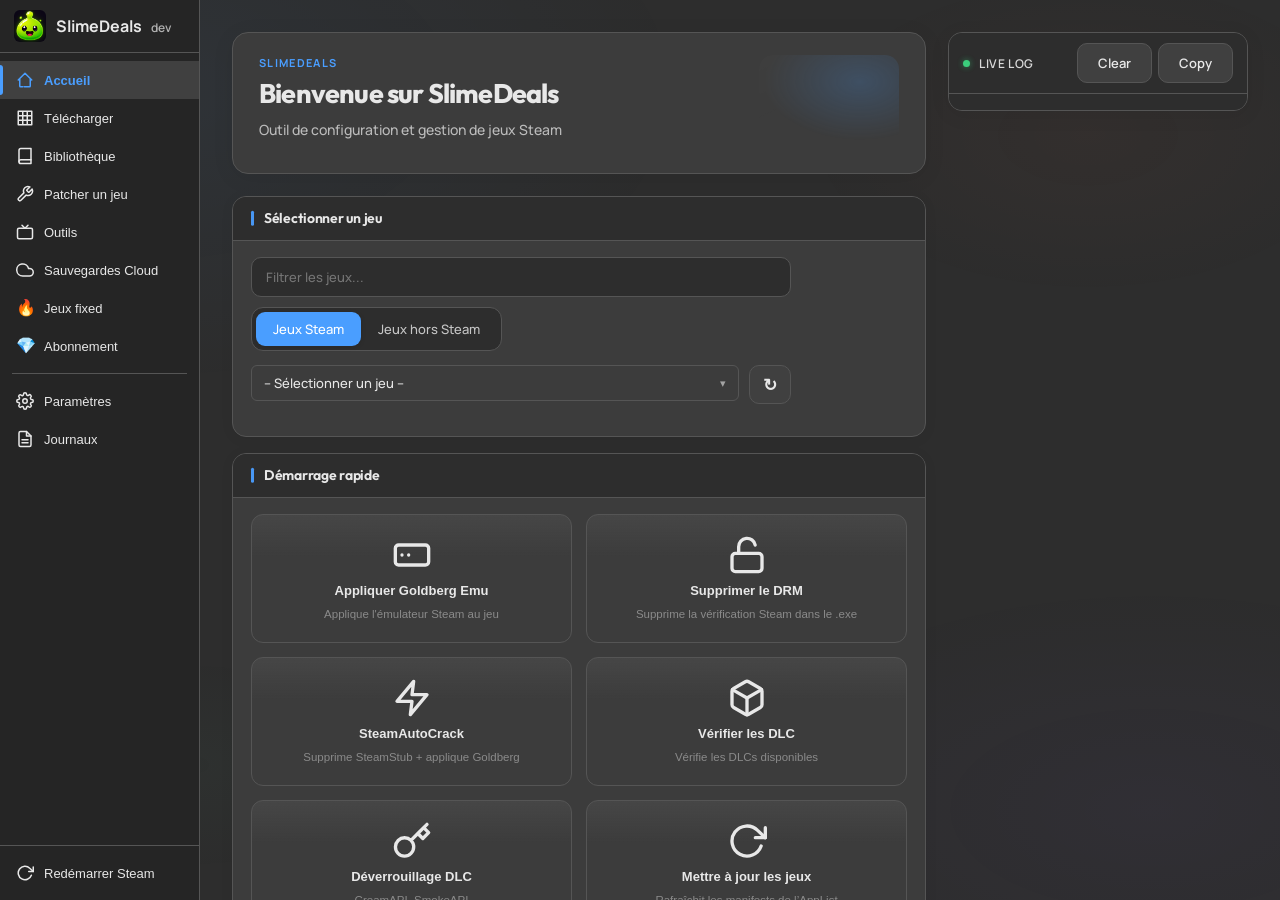
==== sff/webui/index.html @ b71a0abb "fix: affichage version 1.0.5 (Qt, à propos, cohérence UI) Co-authored-by: Cursor <cursoragent@cursor" ====
<!DOCTYPE html>
<html lang="en" data-theme="dark">
<head>
    <meta charset="UTF-8">
    <meta name="viewport" content="width=device-width, initial-scale=1.0">
    <title>SlimeDeals</title><!-- version injectée par bridge.js -->
    <link rel="icon" type="image/png" href="assets/blob.png">
    <link rel="stylesheet" href="css/main.css">
    <link rel="stylesheet" href="css/themes.css">
    <link rel="stylesheet" href="css/cards.css">
    <link rel="stylesheet" href="css/animations.css">
    <link rel="stylesheet" href="css/premium.css">
    <script src="qrc:///qtwebchannel/qwebchannel.js"></script>
</head>
<body>
    <!-- Sidebar Navigation -->
    <nav id="sidebar" class="sidebar">
        <div class="sidebar-logo">
            <img src="assets/blob.png" alt="SlimeDeals" class="sidebar-icon" onerror="this.style.display='none'">
            <span class="sidebar-title">SlimeDeals <span class="sidebar-version" id="sidebar-app-version"></span></span>
        </div>
        <div class="sidebar-nav">
            <button class="nav-item active" data-page="home" data-tooltip="Tableau de bord avec les actions rapides">
                <svg class="nav-icon" viewBox="0 0 24 24"><path d="M3 12l2-2m0 0l7-7 7 7M5 10v10a1 1 0 001 1h3m10-11l2 2m-2-2v10a1 1 0 01-1 1h-3m-4 0h4"/></svg>
                <span class="nav-label" data-i18n="Home">Accueil</span>
            </button>
            <button class="nav-item" data-page="store" data-tooltip="Parcourir et télécharger des jeux avec leurs couvertures">
                <svg class="nav-icon" viewBox="0 0 24 24"><path d="M3 3h18v18H3zM9 3v18M15 3v18M3 9h18M3 15h18"/></svg>
                <span class="nav-label" data-i18n="Store">Télécharger</span>
            </button>
            <button class="nav-item" data-page="library" data-tooltip="Tes jeux téléchargés et installés">
                <svg class="nav-icon" viewBox="0 0 24 24"><path d="M4 19.5A2.5 2.5 0 016.5 17H20"/><path d="M6.5 2H20v20H6.5A2.5 2.5 0 014 19.5v-15A2.5 2.5 0 016.5 2z"/></svg>
                <span class="nav-label" data-i18n="Library">Bibliothèque</span>
            </button>
            <button class="nav-item" data-page="fixgame" data-tooltip="Appliquer des émulateurs, supprimer le DRM, gérer les DLC">
                <svg class="nav-icon" viewBox="0 0 24 24"><path d="M14.7 6.3a1 1 0 000 1.4l1.6 1.6a1 1 0 001.4 0l3.77-3.77a6 6 0 01-7.94 7.94l-6.91 6.91a2.12 2.12 0 01-3-3l6.91-6.91a6 6 0 017.94-7.94l-3.76 3.76z"/></svg>
                <span class="nav-label" data-i18n="Fix Game">Patcher un jeu</span>
            </button>
            <button class="nav-item" data-page="tools" data-tooltip="Générateur de token GBE, extracteur de clés VDF, Workshop">
                <svg class="nav-icon" viewBox="0 0 24 24"><rect x="2" y="7" width="20" height="14" rx="2" ry="2"/><path d="M16 3l-4 4-4-4"/></svg>
                <span class="nav-label" data-i18n="Tools">Outils</span>
            </button>
            <button class="nav-item" data-page="cloudsaves" data-tooltip="Sauvegarder et restaurer les sauvegardes Steam Cloud">
                <svg class="nav-icon" viewBox="0 0 24 24"><path d="M18 10h-1.26A8 8 0 109 20h9a5 5 0 000-10z"/></svg>
                <span class="nav-label" data-i18n="Cloud Saves">Sauvegardes Cloud</span>
            </button>
            <button class="nav-item" data-page="gamefixes" data-tooltip="Jeux avec fix et multijoueur — bientôt pour Triple Monstre">
                <span class="nav-icon nav-icon-emoji" aria-hidden="true">🔥</span>
                <span class="nav-label" data-i18n="Fixed Games">Jeux fixed</span>
            </button>
            <button class="nav-item" data-page="subscriptions" data-tooltip="Offres, tarifs et parrainage Discord (abonnement gratuit possible)">
                <span class="nav-icon nav-icon-emoji" aria-hidden="true">💎</span>
                <span class="nav-label" data-i18n="Subscriptions Nav">Abonnement</span>
            </button>
            <div class="nav-separator"></div>
            <button class="nav-item" data-page="settings" data-tooltip="Thèmes, chemin Steam, clés API, profils AppList">
                <svg class="nav-icon" viewBox="0 0 24 24"><circle cx="12" cy="12" r="3"/><path d="M19.4 15a1.65 1.65 0 00.33 1.82l.06.06a2 2 0 01-2.83 2.83l-.06-.06a1.65 1.65 0 00-1.82-.33 1.65 1.65 0 00-1 1.51V21a2 2 0 01-4 0v-.09A1.65 1.65 0 009 19.4a1.65 1.65 0 00-1.82.33l-.06.06a2 2 0 01-2.83-2.83l.06-.06A1.65 1.65 0 004.68 15a1.65 1.65 0 00-1.51-1H3a2 2 0 010-4h.09A1.65 1.65 0 004.6 9a1.65 1.65 0 00-.33-1.82l-.06-.06a2 2 0 012.83-2.83l.06.06A1.65 1.65 0 009 4.68a1.65 1.65 0 001-1.51V3a2 2 0 014 0v.09a1.65 1.65 0 001 1.51 1.65 1.65 0 001.82-.33l.06-.06a2 2 0 012.83 2.83l-.06.06A1.65 1.65 0 0019.4 9a1.65 1.65 0 001.51 1H21a2 2 0 010 4h-.09a1.65 1.65 0 00-1.51 1z"/></svg>
                <span class="nav-label" data-i18n="Settings">Paramètres</span>
            </button>
            <button class="nav-item" id="btn-logs" data-tooltip="Voir les journaux de débogage et les erreurs">
                <svg class="nav-icon" viewBox="0 0 24 24"><path d="M14 2H6a2 2 0 00-2 2v16a2 2 0 002 2h12a2 2 0 002-2V8z"/><polyline points="14 2 14 8 20 8"/><line x1="16" y1="13" x2="8" y2="13"/><line x1="16" y1="17" x2="8" y2="17"/></svg>
                <span class="nav-label" data-i18n="Logs">Journaux</span>
            </button>
        </div>
        <div class="sidebar-bottom">
            <button class="nav-item" id="btn-restart-steam" data-tooltip="Redémarrer le processus Steam">
                <svg class="nav-icon" viewBox="0 0 24 24"><polyline points="23 4 23 10 17 10"/><path d="M20.49 15a9 9 0 11-2.12-9.36L23 10"/></svg>
                <span class="nav-label" data-i18n="Restart Steam">Redémarrer Steam</span>
            </button>
        </div>
    </nav>

    <!-- Main Content Area -->
    <main id="content" class="content">
        <!-- Page: Home -->
        <section id="page-home" class="page active page-home">
            <div class="home-layout">
            <div class="home-actions">
            <header class="home-hero">
                <div class="home-hero-inner">
                    <div class="home-hero-text">
                        <p class="home-hero-kicker">SlimeDeals</p>
                        <h1 data-i18n="Welcome to SlimeDeals">Bienvenue sur SlimeDeals</h1>
                        <p class="page-subtitle home-hero-sub" data-i18n="Steam game setup and manifest tool">Outil de configuration et gestion de jeux Steam</p>
                    </div>
                    <div class="home-hero-decoration" aria-hidden="true"></div>
                </div>
            </header>

            <div class="home-panels">
            <section class="home-panel home-panel--game" aria-labelledby="home-panel-game-title">
            <div class="home-panel-head">
                <h2 id="home-panel-game-title" class="home-panel-title">Sélectionner un jeu</h2>
            </div>
            <div class="home-panel-body">
                <input type="text" id="home-game-search" class="home-game-search" placeholder="Filtrer les jeux..." autocomplete="off">
                <div class="game-source-row">
                    <label class="game-source-label">
                        <input type="radio" id="game-source-steam" name="game-source" checked>
                        <span>Jeux Steam</span>
                    </label>
                    <label class="game-source-label">
                        <input type="radio" id="game-source-outside" name="game-source">
                        <span>Jeux hors Steam</span>
                    </label>
                </div>
                <div id="steam-mode-row" class="input-group home-steam-row">
                    <select id="home-game-select" style="display:none" data-tooltip="Sélectionne un jeu de tes bibliothèques Steam pour les actions rapides">
                        <option value="">-- Sélectionner un jeu --</option>
                    </select>
                    <div class="custom-select" id="home-game-select-ui">
                        <div class="custom-select-display">
                            <span class="custom-select-text">-- Sélectionner un jeu --</span>
                            <span class="custom-select-arrow">▾</span>
                        </div>
                        <div class="custom-select-dropdown hidden"></div>
                    </div>
                    <button type="button" id="home-game-refresh" class="btn btn-icon home-refresh-btn" data-tooltip="Rescanner les jeux installés" aria-label="Actualiser la liste des jeux">↻</button>
                </div>
                <div id="outside-mode-row" class="outside-game-row home-outside-row" style="display:none">
                    <input type="text" id="outside-path-display" class="outside-path-input" readonly placeholder="Aucun dossier sélectionné" data-tooltip="Chemin du dossier du jeu">
                    <button id="outside-path-browse" class="btn" data-tooltip="Parcourir pour sélectionner le dossier du jeu">Parcourir</button>
                    <label class="outside-appid-label" data-tooltip="Optionnel — laisser vide si inconnu">App ID:
                        <input type="text" id="outside-appid" class="outside-appid-input" placeholder="Optionnel">
                    </label>
                </div>
            </div>
            </section>

            <section class="home-panel" aria-labelledby="home-panel-quick-title">
            <div class="home-panel-head">
                <h2 id="home-panel-quick-title" class="home-panel-title">Démarrage rapide</h2>
            </div>
            <div class="home-panel-body">
                <div class="action-grid">
                    <button class="action-card" data-action="crack" data-tooltip="Remplace les DLLs steam_api par l'émulateur Goldberg pour que le jeu fonctionne sans posséder Steam">
                        <svg class="action-icon" viewBox="0 0 24 24"><rect x="2" y="6" width="20" height="12" rx="2"/><line x1="6" y1="12" x2="6" y2="12"/><line x1="10" y1="12" x2="10" y2="12"/></svg>
                        <span class="action-title">Appliquer Goldberg Emu</span>
                        <span class="action-desc">Applique l'émulateur Steam au jeu</span>
                    </button>
                    <button class="action-card" data-action="steamstub" data-tooltip="SteamStub est une couche de protection Valve intégrée dans l'exécutable du jeu — elle vérifie que tu possèdes le jeu sur Steam au lancement. Steamless la supprime directement du .exe pour que le jeu démarre sans cette vérification.">
                        <svg class="action-icon" viewBox="0 0 24 24"><rect x="3" y="11" width="18" height="11" rx="2" ry="2"/><path d="M7 11V7a5 5 0 019.9-1"/></svg>
                        <span class="action-title">Supprimer le DRM</span>
                        <span class="action-desc">Supprime la vérification Steam dans le .exe</span>
                    </button>
                    <button class="action-card" data-action="steam_auto" data-tooltip="Lance SteamAutoCrack en ligne de commande — supprime SteamStub et applique Goldberg en une seule étape">
                        <svg class="action-icon" viewBox="0 0 24 24"><polygon points="13 2 3 14 12 14 11 22 21 10 12 10 13 2"/></svg>
                        <span class="action-title">SteamAutoCrack</span>
                        <span class="action-desc">Supprime SteamStub + applique Goldberg</span>
                    </button>
                    <button class="action-card" data-action="dlc_check" data-tooltip="Affiche la liste des DLCs disponibles pour ce jeu et indique lesquels sont déjà dans ton AppList">
                        <svg class="action-icon" viewBox="0 0 24 24"><path d="M21 16V8a2 2 0 00-1-1.73l-7-4a2 2 0 00-2 0l-7 4A2 2 0 003 8v8a2 2 0 001 1.73l7 4a2 2 0 002 0l7-4A2 2 0 0021 16z"/><polyline points="3.27 6.96 12 12.01 20.73 6.96"/><line x1="12" y1="22.08" x2="12" y2="12"/></svg>
                        <span class="action-title">Vérifier les DLC</span>
                        <span class="action-desc">Vérifie les DLCs disponibles</span>
                    </button>
                    <button class="action-card" data-action="dlc_unlockers" data-tooltip="Installe ou gère les DLLs de déverrouillage DLC : CreamAPI, SmokeAPI, Koaloader, Uplay">
                        <svg class="action-icon" viewBox="0 0 24 24"><path d="M21 2l-2 2m-7.61 7.61a5.5 5.5 0 11-7.778 7.778 5.5 5.5 0 017.777-7.777zm0 0L15.5 7.5m0 0l3 3L22 7l-3-3m-3.5 3.5L19 4"/></svg>
                        <span class="action-title">Déverrouillage DLC</span>
                        <span class="action-desc">CreamAPI, SmokeAPI</span>
                    </button>
                    <button class="action-card" data-action="update_manifests" data-tooltip="Met à jour les manifests des jeux de ton AppList pour qu’ils correspondent aux versions Steam — utile après une mise à jour des jeux">
                        <svg class="action-icon" viewBox="0 0 24 24"><polyline points="23 4 23 10 17 10"/><path d="M20.49 15a9 9 0 11-2.12-9.36L23 10"/></svg>
                        <span class="action-title">Mettre à jour les jeux</span>
                        <span class="action-desc">Rafraîchit les manifests de l’AppList</span>
                    </button>
                </div>
            </div>
            </section>

            <section class="home-panel" id="section-lua-manifest" aria-labelledby="home-panel-lua-title">
            <div class="home-panel-head">
                <h2 id="home-panel-lua-title" class="home-panel-title">Traitement Lua / Manifest</h2>
            </div>
            <div class="home-panel-body">
                <div class="action-grid">
                    <button class="action-card" data-action="download_games" data-tooltip="Télécharge un jeu via les fichiers Lua — récupère les manifests et les clés pour que Steam installe le jeu">
                        <svg class="action-icon" viewBox="0 0 24 24"><path d="M21 15v4a2 2 0 01-2 2H5a2 2 0 01-2-2v-4"/><polyline points="7 10 12 15 17 10"/><line x1="12" y1="15" x2="12" y2="3"/></svg>
                        <span class="action-title">Télécharger des jeux</span>
                        <span class="action-desc">Traite le Lua pour téléchargement complet</span>
                    </button>
                    <button class="action-card" data-action="download_manifests" data-tooltip="Télécharge uniquement les fichiers manifest sans déclencher le téléchargement complet du jeu">
                        <svg class="action-icon" viewBox="0 0 24 24"><path d="M16 4h2a2 2 0 012 2v14a2 2 0 01-2 2H6a2 2 0 01-2-2V6a2 2 0 012-2h2"/><rect x="8" y="2" width="8" height="4" rx="1" ry="1"/></svg>
                        <span class="action-title">Manifests uniquement</span>
                        <span class="action-desc">Récupère les manifests sans téléchargement</span>
                    </button>
                    <button class="action-card" data-action="recent_lua" data-tooltip="Accès rapide aux fichiers .lua récemment utilisés pour les retraiter">
                        <svg class="action-icon" viewBox="0 0 24 24"><path d="M14 2H6a2 2 0 00-2 2v16a2 2 0 002 2h12a2 2 0 002-2V8z"/><polyline points="14 2 14 8 20 8"/></svg>
                        <span class="action-title">Fichiers .lua récents</span>
                        <span class="action-desc">Ouvre les fichiers récents</span>
                    </button>
                </div>
            </div>
            </section>

            <section class="home-panel home-panel--tools" aria-labelledby="home-panel-tools-title">
            <div class="home-panel-head">
                <h2 id="home-panel-tools-title" class="home-panel-title">Outils rapides</h2>
            </div>
            <div class="home-panel-body">
                <div class="action-grid small">
                    <button class="action-card compact" data-action="workshop" data-tooltip="Télécharge un mod Steam Workshop en entrant son ID — récupère le fichier directement">
                        <svg class="action-icon" viewBox="0 0 24 24"><path d="M14.7 6.3a1 1 0 000 1.4l1.6 1.6a1 1 0 001.4 0l3.77-3.77a6 6 0 01-7.94 7.94l-6.91 6.91a2.12 2.12 0 01-3-3l6.91-6.91a6 6 0 017.94-7.94l-3.76 3.76z"/></svg>
                        <span class="action-title">Élément Workshop</span>
                    </button>
                    <button class="action-card compact" data-action="community_fixes" data-tooltip="Applique des correctifs et contournements créés par la communauté pour des jeux spécifiques">
                        <svg class="action-icon" viewBox="0 0 24 24"><path d="M12 22s8-4 8-10V5l-8-3-8 3v7c0 6 8 10 8 10z"/></svg>
                        <span class="action-title">Correctifs & contournements</span>
                    </button>
                    <button class="action-card compact platform-win" data-action="hv_fix" data-tooltip="Télécharge et applique les bypasses HyperVisor via HVAuto (Windows uniquement — nécessite des modifications VBS/DSE)">
                        <svg class="action-icon" viewBox="0 0 24 24"><rect x="4" y="4" width="16" height="16" rx="2"/><rect x="9" y="9" width="6" height="6"/><line x1="9" y1="2" x2="9" y2="4"/><line x1="15" y1="2" x2="15" y2="4"/><line x1="9" y1="20" x2="9" y2="22"/><line x1="15" y1="20" x2="15" y2="22"/><line x1="2" y1="9" x2="4" y2="9"/><line x1="2" y1="15" x2="4" y2="15"/><line x1="20" y1="9" x2="22" y2="9"/><line x1="20" y1="15" x2="22" y2="15"/></svg>
                        <span class="action-title">HyperVisor (HVAuto)</span>
                    </button>
                    <button class="action-card compact" data-action="achievements" data-tooltip="Affiche et gère les données de succès (achievements) pour un jeu">
                        <svg class="action-icon" viewBox="0 0 24 24"><circle cx="12" cy="8" r="7"/><polyline points="8.21 13.89 7 23 12 20 17 23 15.79 13.88"/></svg>
                        <span class="action-title">Données de succès</span>
                    </button>
                    <button class="action-card compact" data-action="mute_toggle" data-tooltip="Active ou désactive le son du jeu Steam sélectionné">
                        <svg class="action-icon" viewBox="0 0 24 24"><polygon points="11 5 6 9 2 9 2 15 6 15 11 19 11 5"/><line x1="23" y1="9" x2="17" y2="15"/><line x1="17" y1="9" x2="23" y2="15"/></svg>
                        <span class="action-title">Muet / Son</span>
                    </button>
                    <button class="action-card compact" data-action="remove_game" data-tooltip="Supprime un jeu de ta bibliothèque Steam (le retire de l'AppList et de la liste Steam)">
                        <svg class="action-icon" viewBox="0 0 24 24"><polyline points="3 6 5 6 21 6"/><path d="M19 6v14a2 2 0 01-2 2H7a2 2 0 01-2-2V6m3 0V4a2 2 0 012-2h4a2 2 0 012 2v2"/></svg>
                        <span class="action-title">Retirer de la bibliothèque</span>
                    </button>
                    <button class="action-card compact platform-win" data-action="context_menu" data-tooltip="Installe ou supprime le menu contextuel SlimeDeals dans l'Explorateur Windows — permet de lancer les outils en faisant clic droit sur un dossier de jeu">
                        <svg class="action-icon" viewBox="0 0 24 24"><path d="M22 19a2 2 0 01-2 2H4a2 2 0 01-2-2V5a2 2 0 012-2h5l2 3h9a2 2 0 012 2z"/></svg>
                        <span class="action-title">Menu contextuel</span>
                    </button>
                    <button class="action-card compact" data-action="check_mod_updates" data-tooltip="Vérifie si les mods Workshop que tu suis ont reçu de nouvelles mises à jour disponibles">
                        <svg class="action-icon" viewBox="0 0 24 24"><polyline points="23 4 23 10 17 10"/><path d="M20.49 15a9 9 0 11-2.12-9.36L23 10"/></svg>
                        <span class="action-title">Mises à jour mods</span>
                    </button>
                    <button class="action-card compact" data-action="offline_fix" data-tooltip="Modifie le fichier config.vdf de Steam pour que le mode hors-ligne démarre de façon fiable, même sans connexion internet">
                        <svg class="action-icon" viewBox="0 0 24 24"><line x1="1" y1="1" x2="23" y2="23"/><path d="M16.72 11.06A10.94 10.94 0 0119 12.55"/><path d="M5 12.55a10.94 10.94 0 015.17-2.39"/><path d="M10.71 5.05A16 16 0 0122.56 9"/><path d="M1.42 9a15.91 15.91 0 014.7-2.88"/><path d="M8.53 16.11a6 6 0 016.95 0"/><line x1="12" y1="20" x2="12.01" y2="20"/></svg>
                        <span class="action-title">Fix hors-ligne</span>
                    </button>
                    <button class="action-card compact" data-action="applist_menu" data-tooltip="Gère les IDs de jeux dans l'AppList GreenLuma — ajoute, supprime ou vérifie les App IDs déverrouillés">
                        <svg class="action-icon" viewBox="0 0 24 24"><line x1="8" y1="6" x2="21" y2="6"/><line x1="8" y1="12" x2="21" y2="12"/><line x1="8" y1="18" x2="21" y2="18"/><line x1="3" y1="6" x2="3.01" y2="6"/><line x1="3" y1="12" x2="3.01" y2="12"/><line x1="3" y1="18" x2="3.01" y2="18"/></svg>
                        <span class="action-title">IDs AppList</span>
                    </button>
                    <button class="action-card compact platform-win" data-action="auto_gl_setup" data-tooltip="Configure automatiquement GreenLuma — extrait les fichiers et met en place l'injection dans Steam (Windows uniquement)">
                        <svg class="action-icon" viewBox="0 0 24 24"><path d="M12 22s8-4 8-10V5l-8-3-8 3v7c0 6 8 10 8 10z"/><polyline points="9 12 11 14 15 10"/></svg>
                        <span class="action-title">Config. GreenLuma auto</span>
                    </button>
                    <button class="action-card compact platform-win" data-action="slimedeals_bprg" data-tooltip="ROCKSTAR BYPASS — réservé au plan Triple Monstre uniquement. Voir slimedeals.fr/#tarifs">
                        <svg class="action-icon" viewBox="0 0 24 24"><polygon points="13 2 3 14 12 14 11 22 21 10 12 10 13 2"/></svg>
                        <span class="action-title">ROCKSTAR BYPASS</span>
                    </button>
                </div>
            </div>
            </section>
            </div><!-- /.home-panels -->
            </div><!-- /.home-actions -->

            <!-- Mini live log panel (top-right) -->
            <div class="home-log">
                <div class="home-log-header">
                    <span class="home-log-title">Live Log</span>
                    <div class="home-log-btns">
                        <button id="home-log-clear" class="btn btn-sm" data-tooltip="Clear log">Clear</button>
                        <button id="home-log-copy" class="btn btn-sm" data-tooltip="Copy all log text">Copy</button>
                    </div>
                </div>
                <div id="home-log-content" class="home-log-content"></div>
            </div><!-- /.home-log -->

            </div><!-- /.home-layout -->
        </section>

        <!-- Page: Store (recherche Steam) -->
        <section id="page-store" class="page">
            <div class="page-header">
                <h1>Télécharger</h1>
                <p class="page-subtitle" id="store-subtitle">Colle un lien Steam — le fichier est récupéré automatiquement</p>
            </div>

            <!-- Recherche par lien Steam — visible plan FREE et TRIPLE MONSTRE -->
            <div id="store-ttc-section" class="hidden">
                <div class="ttc-search-wrap">
                    <div class="ttc-search-bar">
                        <svg class="ttc-search-icon" viewBox="0 0 24 24" fill="none" stroke="currentColor" stroke-width="2" stroke-linecap="round" stroke-linejoin="round"><circle cx="11" cy="11" r="8"/><line x1="21" y1="21" x2="16.65" y2="16.65"/></svg>
                        <input type="text" id="ttc-url-input"
                               placeholder="https://store.steampowered.com/app/1971870/Mortal_Kombat_1/"
                               data-tooltip="Colle le lien Steam du jeu ou entres directement un App ID"
                               autocomplete="off" spellcheck="false">
                        <button id="ttc-search-btn" class="btn btn-primary" data-tooltip="Rechercher le jeu">
                            Rechercher
                        </button>
                    </div>
                    <p class="ttc-hint">Fonctionne avec les liens Steam complets ou juste un App ID numérique</p>
                </div>

                <div id="ttc-loading" class="ttc-loading hidden">
                    <div class="ttc-spinner"></div>
                    <span>Recherche en cours…</span>
                </div>

                <div id="ttc-result" class="ttc-result hidden">
                    <div class="ttc-card">
                        <div class="ttc-card-img-wrap">
                            <img id="ttc-header-img" src="" alt="header" class="ttc-header-img" onerror="this.style.display='none'">
                        </div>
                        <div class="ttc-card-body">
                            <div class="ttc-card-top">
                                <div>
                                    <h2 id="ttc-game-name" class="ttc-game-name">—</h2>
                                    <span id="ttc-app-id-badge" class="ttc-badge">App ID: —</span>
                                    <span id="ttc-dlc-badge" class="ttc-badge ttc-dlc-badge hidden">DLC —</span>
                                </div>
                                <div id="ttc-status-badge" class="ttc-status"></div>
                            </div>
                            <div class="ttc-actions">
                                <button id="ttc-download-btn" class="btn btn-primary ttc-dl-btn"
                                        data-tooltip="Télécharge le fichier .lua et installe le jeu dans Steam automatiquement">
                                    <svg viewBox="0 0 24 24" fill="none" stroke="currentColor" stroke-width="2" stroke-linecap="round" stroke-linejoin="round" width="16" height="16"><path d="M21 15v4a2 2 0 01-2 2H5a2 2 0 01-2-2v-4"/><polyline points="7 10 12 15 17 10"/><line x1="12" y1="15" x2="12" y2="3"/></svg>
                                    Télécharger &amp; installer
                                </button>
                                <button id="ttc-depot-btn" class="btn ttc-depot-btn"
                                        data-tooltip="Ouvre le sélecteur de version pour choisir une version spécifique du jeu (dépôts / manifests)">
                                    <svg viewBox="0 0 24 24" fill="none" stroke="currentColor" stroke-width="2" stroke-linecap="round" stroke-linejoin="round" width="16" height="16"><polyline points="23 4 23 10 17 10"/><path d="M20.49 15a9 9 0 11-2.12-9.36L23 10"/></svg>
                                    Choisir une version
                                </button>
                            </div>
                            <div id="ttc-progress-wrap" class="ttc-progress-wrap hidden">
                                <div id="ttc-progress-bar" class="ttc-progress-bar">
                                    <div id="ttc-progress-fill" class="ttc-progress-fill" style="width:0%"></div>
                                </div>
                                <span id="ttc-progress-label" class="ttc-progress-label">Démarrage…</span>
                            </div>
                        </div>
                    </div>
                </div>

                <div id="ttc-error" class="ttc-error hidden">
                    <svg viewBox="0 0 24 24" fill="none" stroke="currentColor" stroke-width="2" width="32" height="32"><circle cx="12" cy="12" r="10"/><line x1="12" y1="8" x2="12" y2="12"/><line x1="12" y1="16" x2="12.01" y2="16"/></svg>
                    <p id="ttc-error-msg">Erreur inconnue.</p>
                </div>
            </div>

            <!-- ══ FREE rank section ══════════════════════════════════════════ -->
            <div id="store-free-section" class="hidden">
                <div class="free-plan-banner">
                    <div class="free-plan-banner-icon">🎮</div>
                    <div class="free-plan-banner-text">
                        <strong>Plan FREE — 1 jeu au choix</strong>
                        <span>Choisis <em>un seul</em> jeu parmi les <strong>titres gratuits</strong> du catalogue ci-dessous. Après une installation réussie, ce choix devient définitif.</span>
                    </div>
                    <div id="free-plan-claimed-badge" class="free-plan-claimed-badge hidden">
                        <svg viewBox="0 0 24 24" fill="none" stroke="currentColor" stroke-width="2" width="16" height="16"><path d="M22 11.08V12a10 10 0 11-5.93-9.14"/><polyline points="22 4 12 14.01 9 11.01"/></svg>
                        Jeu réclamé
                    </div>
                </div>

                <div id="free-catalog-grid" class="free-catalog-grid">
                    <!-- Cards injected by store.js -->
                </div>

                <section class="subscription-showcase" id="subscription-showcase-section" aria-label="Aperçu catalogue abonnement">
                    <div class="subscription-showcase-shell">
                        <div class="subscription-showcase-intro">
                            <span class="subscription-showcase-kicker">Hors plan Free</span>
                            <h3 class="subscription-showcase-title">Avec un abonnement, tu peux viser bien plus large</h3>
                            <p class="subscription-showcase-lead">
                                Les jeux ci-dessous ne sont <strong>pas</strong> offerts en plan Free : ce sont des exemples AAA ou très demandés qu’un abonné peut viser avec la <strong>recherche Steam</strong> du launcher, comme pour n’importe quelle app du store.
                                <strong class="subscription-showcase-stat">Pour environ <span class="subscription-showcase-pct">99&nbsp;%</span> du catalogue Steam, le coût d’accès via SlimeDeals reste très faible</strong>.
                            </p>
                            <p class="subscription-showcase-foot">
                                <button type="button" class="btn btn-primary subscription-showcase-cta" id="subscription-showcase-cta-tarifs">Voir les abonnements</button>
                            </p>
                        </div>
                        <div id="subscription-showcase-grid" class="subscription-showcase-grid"></div>
                    </div>
                </section>

                <div id="free-already-claimed-msg" class="free-already-claimed-msg hidden">
                    <svg viewBox="0 0 24 24" fill="none" stroke="currentColor" stroke-width="2" width="24" height="24"><circle cx="12" cy="12" r="10"/><line x1="12" y1="8" x2="12" y2="12"/><line x1="12" y1="16" x2="12.01" y2="16"/></svg>
                    <div>
                        <strong>Tu as déjà utilisé ton jeu gratuit.</strong>
                        <p>Avec le plan Free, tu as droit à <b>un seul</b> titre du catalogue à la fois. Pour en choisir un autre plus tard, laisse un <b>avis vérifié</b> dans le salon <b>#avis</b> sur Discord (comme avec le bot : texte d’au moins <b>80 caractères</b> + une <b>image</b>) — ton accès catalogue sera réinitialisé. Tu peux aussi passer à <b>Triple Monstre</b> pour tout le Steam sans limite.</p>
                        <p class="free-already-claimed-actions">Utilise les boutons ci-dessous : <b>Voir les abonnements</b> ou <b>Ouvrir le salon avis</b>.</p>
                    </div>
                </div>

                <aside class="free-plan-guide" id="free-plan-guide" aria-label="Aller plus loin avec SlimeDeals">
                    <div class="free-plan-guide-intro">
                        <div class="free-plan-guide-intro-icon" aria-hidden="true">✨</div>
                        <div class="free-plan-guide-intro-text">
                            <h3 class="free-plan-guide-title">Envie d’aller plus loin ?</h3>
                            <p class="free-plan-guide-lead">Tu es sur le <strong>plan FREE</strong> : un jeu du catalogue, c’est déjà pas mal — mais SlimeDeals peut faire bien plus. Choisis la suite qui te correspond : tout le catalogue Steam avec un abonnement, ou une nouvelle sélection gratuite en aidant la communauté.</p>
                        </div>
                    </div>
                    <div class="free-plan-guide-grid">
                        <div class="free-plan-guide-card free-plan-guide-card--premium">
                            <div class="free-plan-guide-card-kicker">Abonnements</div>
                            <h4 class="free-plan-guide-card-title">Tous les jeux Steam, sans limite</h4>
                            <p class="free-plan-guide-card-desc">Les plans <strong>Triple Monstre</strong> (mensuel) ou <strong>Pass 24 h</strong> déverrouillent la recherche par lien Steam dans ce launcher, comme sur le bot Discord : installe ce que tu veux, quand tu veux.</p>
                            <button type="button" class="btn btn-primary free-plan-guide-cta" id="free-cta-tarifs" data-tooltip="Ouvre la page Tarifs sur slimedeals.fr (Stripe)">Voir les abonnements</button>
                            <p class="free-plan-guide-card-foot">Sur le site : <span class="free-plan-guide-url">slimedeals.fr/#tarifs</span> — paiement sécurisé, résiliation quand tu veux.</p>
                        </div>
                        <div class="free-plan-guide-card free-plan-guide-card--avis">
                            <div class="free-plan-guide-card-kicker">Communauté</div>
                            <h4 class="free-plan-guide-card-title">Un nouveau jeu catalogue grâce à ton avis</h4>
                            <p class="free-plan-guide-card-desc"><strong>Plus tard</strong>, si tu veux une <strong>nouvelle</strong> sélection parmi les jeux <strong>gratuits</strong> du plan Free, la règle est la même que sur le bot Discord : poste un <strong>avis vérifié</strong> dans le salon <strong>#avis</strong> — au moins <strong>80 caractères</strong> et une <strong>image</strong> (capture, retour d’expérience…). Une fois l’avis accepté, tu pourras à nouveau choisir <strong>un seul</strong> titre du catalogue gratuit.</p>
                            <button type="button" class="btn free-plan-guide-cta free-plan-guide-cta--secondary" id="free-cta-avis" data-tooltip="Ouvre Discord — salon des avis membres">Ouvrir le salon #avis sur Discord</button>
                            <p class="free-plan-guide-card-foot">Même salon que <code class="free-plan-guide-code">&lt;#1502728174356660274&gt;</code> sur le serveur officiel — lis les retours ou partage le tien.</p>
                        </div>
                    </div>
                </aside>
            </div>

            <!-- Loading rank -->
            <div id="store-rank-loading" class="ttc-loading">
                <div class="ttc-spinner"></div>
                <span>Chargement…</span>
            </div>

            <div id="free-plan-upsell-modal" class="modal hidden">
                <div class="modal-overlay"></div>
                <div class="modal-content">
                    <div class="modal-header">
                        <h2>Abonnement requis</h2>
                        <button class="modal-close" type="button" data-tooltip="Fermer">&times;</button>
                    </div>
                    <div class="modal-body">
                        <p>Pour <strong>générer et installer</strong> le jeu de ton choix depuis cette recherche, profiter des jeux <strong>en ligne</strong> et du reste des fonctionnalités SlimeDeals, un <strong>abonnement</strong> est nécessaire.</p>
                        <p>Toutes les offres sont sur le site : <strong>slimedeals.fr/#tarifs</strong></p>
                        <p>Tu peux aussi obtenir un abonnement <strong>gratuitement</strong> en suivant les consignes du salon Discord dédié.</p>
                    </div>
                    <div class="modal-footer">
                        <button type="button" class="btn modal-cancel">Fermer</button>
                        <button type="button" class="btn btn-primary" id="free-upsell-open-tarifs">Ouvrir slimedeals.fr/#tarifs</button>
                        <button type="button" class="btn" id="free-upsell-open-discord">Abonnement gratuit (Discord)</button>
                    </div>
                </div>
            </div>

            <div id="free-catalog-steam-wait-modal" class="modal hidden">
                <div class="modal-overlay" data-no-close></div>
                <div class="modal-content">
                    <div class="modal-header">
                        <h2>Ajout à Steam</h2>
                    </div>
                    <div class="modal-body free-catalog-wait-body">
                        <div class="free-catalog-wait-icon" aria-hidden="true">🎮</div>
                        <p class="free-catalog-wait-lead">
                            <strong id="free-catalog-wait-game">—</strong> va être mis dans ta bibliothèque <strong>Steam</strong>.
                        </p>
                        <p id="free-catalog-wait-sub" class="text-muted free-catalog-wait-sub">
                            Merci de <strong>patienter quelques instants</strong> pendant que le téléchargement et l’enregistrement sur Steam se déroulent.
                        </p>
                        <div class="ttc-loading free-catalog-wait-spinner">
                            <div class="ttc-spinner"></div>
                            <span>Préparation…</span>
                        </div>
                    </div>
                </div>
            </div>

            <div id="free-catalog-install-result-modal" class="modal hidden">
                <div class="modal-overlay"></div>
                <div class="modal-content">
                    <div class="modal-header">
                        <h2 id="free-catalog-result-title">Résultat</h2>
                        <button class="modal-close" type="button" data-tooltip="Fermer">&times;</button>
                    </div>
                    <div class="modal-body" id="free-catalog-result-body"></div>
                    <div class="modal-footer">
                        <button type="button" class="btn btn-primary modal-cancel">OK</button>
                    </div>
                </div>
            </div>
        </section>

        <!-- Page: Library -->
        <section id="page-library" class="page page-library">
            <header class="library-hero">
                <div class="library-hero-inner">
                    <div class="library-hero-text">
                        <p class="library-hero-kicker">Collection locale</p>
                        <h1 data-i18n="Library">Bibliothèque</h1>
                        <p class="page-subtitle library-hero-sub" data-i18n="Your downloaded and installed games">Tes jeux téléchargés et installés</p>
                    </div>
                    <div class="library-hero-decoration" aria-hidden="true"></div>
                </div>
            </header>

            <div class="library-stack">
                <section class="library-panel library-panel--toolbar" aria-labelledby="library-toolbar-heading">
                    <div class="library-panel-head">
                        <h2 id="library-toolbar-heading" class="library-panel-title">Recherche et emplacements</h2>
                    </div>
                    <div class="library-panel-body">
                        <div class="library-controls">
                            <button type="button" id="library-refresh" class="btn btn-primary library-refresh-btn" data-tooltip="Scan Steam libraries for installed games">Actualiser</button>
                            <input type="text" id="library-search" class="library-search" placeholder="Rechercher dans la bibliothèque..." autocomplete="off">
                            <span class="disk-info-wrap">
                                <svg class="disk-info-icon" viewBox="0 0 24 24" fill="none" stroke="currentColor" stroke-width="2" stroke-linecap="round" stroke-linejoin="round" aria-hidden="true">
                                    <ellipse cx="12" cy="5" rx="9" ry="3"></ellipse>
                                    <path d="M3 5v14c0 1.66 4.03 3 9 3s9-1.34 9-3V5"></path>
                                    <path d="M3 12c0 1.66 4.03 3 9 3s9-1.34 9-3"></path>
                                </svg>
                                <select id="library-drive-select" style="display:none"></select>
                                <div id="library-drive-select-ui" class="custom-select disk-drive-custom hidden">
                                    <div class="custom-select-display" tabindex="0">
                                        <span class="custom-select-text"></span>
                                        <span class="custom-select-arrow">&#9662;</span>
                                    </div>
                                    <div class="custom-select-dropdown hidden"></div>
                                </div>
                                <span id="library-disk-info" class="disk-info-text"></span>
                            </span>
                        </div>
                    </div>
                </section>

                <details class="library-lure" id="library-lure-info">
                    <summary class="library-lure-summary"><strong>Lure Fix</strong> — quand l’utiliser ?</summary>
                    <div class="library-lure-body">
                        <p>Le Lure Fix met à jour le fichier <strong>ACF</strong> du jeu pour qu’il reflète les derniers IDs de manifests sur les serveurs Steam (CM). <strong>Aucun fichier du jeu n’est téléchargé ni modifié.</strong> Steam arrête d’afficher la demande de mise à jour, car l’ACF indique désormais les manifests actuels comme déjà installés. Utile après une notif de mise à jour pour un jeu installé à partir d’une version plus ancienne.</p>
                    </div>
                </details>

                <section class="library-panel library-panel--collection" aria-labelledby="library-collection-heading">
                    <div class="library-panel-head library-panel-head--row">
                        <h2 id="library-collection-heading" class="library-panel-title">Jeux installés</h2>
                        <span class="library-panel-hint">Passe la souris sur une carte pour les actions (patch, DLC, Lure Fix…)</span>
                    </div>
                    <div class="library-panel-body library-panel-body--grid">
                        <div id="library-grid" class="game-grid library-game-grid"></div>
                        <div id="library-empty" class="empty-state library-empty-state">
                            <span class="empty-icon" aria-hidden="true"><svg width="48" height="48" viewBox="0 0 24 24" fill="none" stroke="currentColor" stroke-width="1.5" stroke-linecap="round" stroke-linejoin="round"><path d="M4 19.5A2.5 2.5 0 016.5 17H20"/><path d="M6.5 2H20v20H6.5A2.5 2.5 0 014 19.5v-15A2.5 2.5 0 016.5 2z"/></svg></span>
                            <p>Aucun jeu trouvé. Télécharge des jeux depuis l’onglet <strong>Télécharger</strong>.</p>
                        </div>
                    </div>
                </section>
            </div>
        </section>

        <!-- Page: Fix Game -->
        <section id="page-fixgame" class="page page-fixgame">
            <header class="fixgame-hero">
                <div class="fixgame-hero-inner">
                    <div class="fixgame-hero-text">
                        <p class="fixgame-hero-kicker">Goldberg · ColdClient</p>
                        <h1 data-i18n="Fix Game">Patcher un jeu</h1>
                        <p class="page-subtitle fixgame-hero-sub" data-i18n="Apply emulators, remove DRM, manage DLC">Appliquer des émulateurs, supprimer le DRM, gérer les DLC</p>
                    </div>
                    <div class="fixgame-hero-decoration" aria-hidden="true"></div>
                </div>
            </header>

            <div class="fixgame-stack">
                <section class="fixgame-panel" aria-labelledby="fixgame-h-step1">
                    <div class="fixgame-panel-head">
                        <h2 id="fixgame-h-step1" class="fixgame-panel-title">1. Sélectionner un jeu</h2>
                    </div>
                    <div class="fixgame-panel-body">
                        <p class="step-desc">Choisis un jeu installé dans la liste, ou parcours son dossier à la main. L’App ID est détecté automatiquement via le manifeste ACF.</p>
                        <div class="input-group fixgame-select-row">
                            <select id="fixgame-game-select" style="display:none" data-tooltip="Sélectionner un jeu installé à patcher">
                                <option value="">-- Sélectionner un jeu --</option>
                            </select>
                            <div class="custom-select" id="fixgame-game-select-ui">
                                <div class="custom-select-display">
                                    <span class="custom-select-text">-- Sélectionner un jeu --</span>
                                    <span class="custom-select-arrow">▾</span>
                                </div>
                                <div class="custom-select-dropdown hidden"></div>
                            </div>
                            <button type="button" id="fixgame-browse" class="btn fixgame-btn-side" data-tooltip="Parcourir manuellement un dossier de jeu">Parcourir</button>
                            <button type="button" id="fixgame-refresh" class="btn btn-icon fixgame-refresh-btn" data-tooltip="Rescanner les jeux installés" aria-label="Actualiser la liste">↻</button>
                        </div>
                        <div class="input-group" id="fixgame-folder-row" style="display:none;">
                            <label>Dossier du jeu :</label>
                            <input type="text" id="fixgame-game-folder" readonly>
                        </div>
                        <div class="input-group">
                            <label>App ID :</label>
                            <input type="text" id="fixgame-appid" placeholder="Détection automatique" data-tooltip="Steam App ID of the game">
                        </div>
                    </div>
                </section>

                <section class="fixgame-panel" aria-labelledby="fixgame-h-step2">
                    <div class="fixgame-panel-head">
                        <h2 id="fixgame-h-step2" class="fixgame-panel-title">2. Identité utilisateur</h2>
                    </div>
                    <div class="fixgame-panel-body">
                        <p class="step-desc">Pseudo et Steam ID affichés en jeu (sauvegardes, succès, classements). Les valeurs par défaut conviennent en général.</p>
                        <div class="input-group">
                            <label>Pseudo :</label>
                            <input type="text" id="fixgame-username" placeholder="Joueur" data-tooltip="Username shown in-game">
                        </div>
                        <div class="input-group">
                            <label>Steam ID :</label>
                            <input type="text" id="fixgame-steamid" placeholder="76561198000000000" data-tooltip="Ton Steam64 ID pour les succès">
                        </div>
                        <div class="input-group fixgame-avatar-row">
                            <label class="fixgame-avatar-label">Avatar :</label>
                            <input type="text" id="fixgame-avatar" placeholder="Optionnel — .png / .jpg / .jpeg" class="fixgame-avatar-input" readonly data-tooltip="Avatar de profil utilisé par Goldberg Emulator en jeu">
                            <button type="button" id="fixgame-avatar-browse" class="btn fixgame-btn-side" data-tooltip="Choisir une image avatar PNG ou JPG">Parcourir</button>
                        </div>
                    </div>
                </section>

                <section class="fixgame-panel" aria-labelledby="fixgame-h-step3">
                    <div class="fixgame-panel-head">
                        <h2 id="fixgame-h-step3" class="fixgame-panel-title">3. Mode émulateur</h2>
                    </div>
                    <div class="fixgame-panel-body">
                        <p class="step-desc">Choisis comment contourner l’authentification Steam. <strong>Régulier</strong> est recommandé pour la plupart des jeux.</p>
                    <div class="radio-group">
                        <label class="radio-option" data-tooltip="Simplest mode — replaces steam_api.dll with Goldberg Emulator. Works for most games.">
                            <input type="radio" name="emu-mode" value="regular" checked>
                            <span>Régulier — remplace steam_api.dll</span>
                            <span class="option-hint">Remplace steam_api.dll par Goldberg Emulator. Fonctionne pour la plupart des jeux.</span>
                        </label>
                        <label class="radio-option" data-tooltip="Uses a loader + Python config. Fetches DLC info from Steam API automatically. No login needed.">
                            <input type="radio" name="emu-mode" value="coldclient_simple">
                            <span>ColdClient Simple — récupération DLC auto</span>
                            <span class="option-hint">Utilise le loader ColdClient. Récupère automatiquement la liste des DLC via l API Steam — sans connexion requise.</span>
                        </label>
                        <label class="radio-option" data-tooltip="Uses the GSE Fork tool for the best DLC and achievement coverage. Can optionally log in with Steam credentials.">
                            <input type="radio" name="emu-mode" value="coldclient_advanced">
                            <span>ColdClient Avancé — GSE Fork (meilleure couverture)</span>
                            <span class="option-hint">Meilleure couverture DLC et succès via GSE Fork. Peut se connecter avec les identifiants Steam pour plus de données.</span>
                        </label>
                        <label class="radio-option" data-tooltip="Proxy DLL method for games that need it.">
                            <input type="radio" name="emu-mode" value="coldloader_dll">
                            <span>ColdLoader DLL — méthode proxy DLL</span>
                            <span class="option-hint">Injection via proxy DLL. À utiliser si le jeu vérifie activement le remplacement de DLL.</span>
                        </label>
                    </div>
                    </div>
                </section>

                <section class="fixgame-panel" id="gse-options" style="display:none;">
                    <div class="fixgame-panel-head">
                        <h2 class="fixgame-panel-title">Options GSE Fork</h2>
                    </div>
                    <div class="fixgame-panel-body">
                    <div class="radio-group">
                        <label class="radio-option">
                            <input type="radio" name="gse-auth" value="anonymous" checked>
                            <span>Anonyme (sans connexion)</span>
                        </label>
                        <label class="radio-option">
                            <input type="radio" name="gse-auth" value="login">
                            <span>Connexion Steam (meilleures données DLC)</span>
                        </label>
                    </div>
                    <div id="gse-creds" class="input-group" style="display:none;">
                        <div class="input-group">
                            <label>Nom d utilisateur Steam :</label>
                            <input type="text" id="gse-username" placeholder="Compte Steam">
                        </div>
                        <div class="input-group">
                            <label>Mot de passe Steam :</label>
                            <input type="password" id="gse-password" placeholder="Mot de passe Steam">
                        </div>
                    </div>
                    </div>
                </section>

                <section class="fixgame-panel" aria-labelledby="fixgame-h-step4">
                    <div class="fixgame-panel-head">
                        <h2 id="fixgame-h-step4" class="fixgame-panel-title">4. Options</h2>
                    </div>
                    <div class="fixgame-panel-body">
                    <p class="step-desc">Options supplémentaires appliquées lors du clic sur <strong>Appliquer</strong>.</p>
                    <div class="checkbox-group">
                        <label class="checkbox-option" data-tooltip="Supprime automatiquement la protection DRM SteamStub avant d appliquer l émulateur">
                            <input type="checkbox" id="fix-steamstub" checked>
                            <span>Déprotéger SteamStub automatiquement</span>
                            <span class="option-hint">Supprime la protection SteamStub du .exe via Steamless avant le patch. Recommandé.</span>
                        </label>
                        <label class="checkbox-option" data-tooltip="Use experimental Steamless features for better compatibility">
                            <input type="checkbox" id="fix-steamless-exp" checked>
                            <span>Mode expérimental Steamless</span>
                            <span class="option-hint">Active les options expérimentales de Steamless pour une meilleure compatibilité avec les jeux très protégés.</span>
                        </label>
                        <label class="checkbox-option" data-tooltip="Downloads the latest Goldberg Emulator from GitHub before applying">
                            <input type="checkbox" id="fix-goldberg-update">
                            <span>Vérifier les mises à jour Goldberg</span>
                            <span class="option-hint">Télécharge la dernière version de Goldberg depuis GitHub. Nécessite une connexion internet.</span>
                        </label>
                        <label class="checkbox-option" data-tooltip="Generates a batch file for launching via ColdClient loader">
                            <input type="checkbox" id="fix-launchbat">
                            <span>Créer Launch.bat (ColdClient)</span>
                            <span class="option-hint">Génère un fichier batch pour lancer le jeu via ColdClient. Utile uniquement en mode ColdClient.</span>
                        </label>
                    </div>
                    <div class="radio-group">
                        <label>Mode steam_settings :</label>
                        <p class="step-desc">Contrôle la quantité de données récupérées lors de la création de steam_settings.</p>
                        <label class="radio-option" data-tooltip="Fast mode — fetches DLC info only">
                            <input type="radio" name="settings-mode" value="simple">
                            <span>Simple (rapide)</span>
                            <span class="option-hint">Récupère uniquement la liste des DLC. Rapide mais couverture minimale.</span>
                        </label>
                        <label class="radio-option" data-tooltip="Fetches DLCs, languages, depot info — more complete">
                            <input type="radio" name="settings-mode" value="advanced" checked>
                            <span>Avancé (complet)</span>
                            <span class="option-hint">Récupère les DLC, dépôts, langues et succès. Plus lent mais recommandé pour une compatibilité totale.</span>
                        </label>
                    </div>
                    </div>
                </section>

                <div class="fixgame-actions">
                    <button type="button" id="fixgame-apply" class="btn btn-primary btn-lg" data-tooltip="Applique l émulateur et les paramètres sélectionnés au jeu">Appliquer</button>
                    <button type="button" id="fixgame-revert" class="btn btn-danger" data-tooltip="Restaure les DLLs originales et supprime steam_settings">Annuler les modifications</button>
                </div>

                <div id="fixgame-log" class="fixgame-panel fixgame-panel--log log-output hidden">
                    <div class="fixgame-panel-head">
                        <h3 class="fixgame-panel-title fixgame-panel-title--sm">Journal</h3>
                    </div>
                    <div class="fixgame-panel-body fixgame-log-pre-wrap">
                        <pre id="fixgame-log-content"></pre>
                    </div>
                </div>
            </div>
        </section>

        <!-- Page: Tools -->
        <section id="page-tools" class="page page-tools">
            <header class="tools-hero">
                <div class="tools-hero-inner">
                    <div class="tools-hero-text">
                        <p class="tools-hero-kicker">Utilitaires</p>
                        <h1 data-i18n="Tools">Outils</h1>
                        <p class="page-subtitle tools-hero-sub">GBE, clés VDF, Workshop — outils complémentaires au launcher.</p>
                    </div>
                    <div class="tools-hero-decoration" aria-hidden="true"></div>
                </div>
            </header>

            <div class="tools-stack">
                <section class="tools-panel" aria-labelledby="tools-h-gbe">
                    <div class="tools-panel-head">
                        <h2 id="tools-h-gbe" class="tools-panel-title">Générateur de token GBE</h2>
                    </div>
                    <div class="tools-panel-body">
                        <p class="tool-desc">Génère les fichiers de configuration Goldberg Emulator pour tes jeux Steam.</p>
                        <div class="input-group">
                            <label>Clé API Web Steam :</label>
                            <input type="password" id="tool-gbe-apikey" placeholder="Entrer la clé API Web Steam" data-tooltip="Get your key at steamcommunity.com/dev/apikey">
                        </div>
                        <div class="input-group">
                            <label>App ID :</label>
                            <input type="text" id="tool-gbe-appid" placeholder="Entrer l App ID" data-tooltip="Steam App ID of the game">
                        </div>
                        <div class="input-group">
                            <label>Dossier de sortie :</label>
                            <div class="input-with-btn">
                                <input type="text" id="tool-gbe-outdir" placeholder="Sélectionner le dossier de sortie">
                                <button type="button" id="tool-gbe-browse" class="btn" data-tooltip="Parcourir pour choisir le dossier de sortie">Parcourir</button>
                            </div>
                        </div>
                        <button type="button" id="tool-gbe-generate" class="btn btn-primary" data-tooltip="Génère le token et les fichiers de config Goldberg Emulator">Générer le token</button>
                        <div id="tool-gbe-log" class="tools-log log-output hidden">
                            <pre id="tool-gbe-log-content"></pre>
                        </div>
                    </div>
                </section>

                <section class="tools-panel" aria-labelledby="tools-h-vdf">
                    <div class="tools-panel-head">
                        <h2 id="tools-h-vdf" class="tools-panel-title">Extracteur de clés VDF</h2>
                    </div>
                    <div class="tools-panel-body">
                        <p class="tool-desc">Lit les clés de déchiffrement depuis ton fichier Steam <code>config.vdf</code>.</p>
                        <div class="input-group">
                            <label>Chemin config.vdf :</label>
                            <div class="input-with-btn">
                                <input type="text" id="tool-vdf-path" placeholder="Détection automatique" data-tooltip="Path to Steam config.vdf file">
                                <button type="button" id="tool-vdf-browse" class="btn" data-tooltip="Parcourir pour trouver config.vdf">Parcourir</button>
                            </div>
                        </div>
                        <button type="button" id="tool-vdf-extract" class="btn btn-primary" data-tooltip="Extraire les clés de déchiffrement depuis config.vdf">Extraire les clés</button>
                        <div id="tool-vdf-table" class="data-table hidden">
                            <table>
                                <thead><tr><th>App ID</th><th>Depot ID</th><th>Clé de déchiffrement</th></tr></thead>
                                <tbody id="tool-vdf-tbody"></tbody>
                            </table>
                        </div>
                    </div>
                </section>

                <section class="tools-panel" aria-labelledby="tools-h-ws">
                    <div class="tools-panel-head">
                        <h2 id="tools-h-ws" class="tools-panel-title">Navigateur Workshop</h2>
                    </div>
                    <div class="tools-panel-body">
                        <p class="tool-desc">Parcourir et télécharger des éléments du Steam Workshop pour un jeu donné.</p>
                        <div class="input-group">
                            <label>App ID :</label>
                            <div class="input-with-btn">
                                <input type="text" id="tool-workshop-appid" placeholder="Entrer l App ID" data-tooltip="App ID Steam pour la navigation Workshop">
                                <button type="button" id="tool-workshop-open" class="btn btn-primary" data-tooltip="Open the Workshop browser for this game">Ouvrir le Workshop</button>
                            </div>
                        </div>
                    </div>
                </section>
            </div>
        </section>

        <!-- Page: Cloud Saves -->
        <section id="page-cloudsaves" class="page page-cloudsaves">
            <div class="page-header">
                <h1 data-i18n="Cloud Saves">Sauvegardes cloud</h1>
                <p class="page-subtitle">Google Drive après connexion — pas de dossier local ni rclone sur cette page.</p>
            </div>

            <div class="cloudsaves-stack">
                <div class="cloudsaves-card">
                    <div class="cloudsaves-card-head">
                        <span class="cloudsaves-step-num" aria-hidden="true">1</span>
                        <div class="cloudsaves-step-heading">
                            <h2>Connecter Google Drive</h2>
                            <p class="cloudsaves-step-lead">Connexion obligatoire avant d’envoyer des sauvegardes.</p>
                        </div>
                    </div>
                    <div class="gdrive-status-row cloudsaves-actions-row">
                        <span id="gdrive-status-text" style="min-width:12rem;">Non connecté</span>
                        <button id="gdrive-connect-btn" type="button" class="btn btn-primary">Se connecter à Google Drive</button>
                        <button id="gdrive-disconnect-btn" type="button" class="btn" style="display:none">Déconnecter</button>
                    </div>
                    <details class="cloudsaves-details">
                        <summary>Dossier sur Drive, changer de compte Google…</summary>
                        <div class="cloudsaves-details-body">
                            <p>Les sauvegardes sont rangées à la racine de ton Drive dans le dossier <strong>SLIMEDEALS BACKUP</strong>.</p>
                            <p>Si tu utilises <strong>un autre compte</strong> Google sur ce PC : <strong>Déconnecter</strong>, puis reconnecte-toi — le launcher utilise le Drive de <em>ce</em> compte. Le chemin Steam et l’ID userdata sur le PC ne changent pas automatiquement.</p>
                        </div>
                    </details>
                </div>

                <div class="cloudsaves-card cloudsaves-card--accent">
                    <div class="cloudsaves-card-head">
                        <span class="cloudsaves-step-num" aria-hidden="true">2</span>
                        <div class="cloudsaves-step-heading">
                            <h2>Sauvegarde automatique</h2>
                            <p class="cloudsaves-step-lead">Envoie toutes les sauvegardes détectées tant que le launcher reste ouvert.</p>
                        </div>
                    </div>
                    <details class="cloudsaves-details">
                        <summary>Prérequis (étape 3) et persistance des réglages</summary>
                        <div class="cloudsaves-details-body">
                            <p>Connecter Drive ne suffit pas : renseigne aussi le <strong>dossier Steam</strong> et l’<strong>ID userdata</strong> (étape 3 ou <strong>Paramètres</strong>), sinon l’auto ne peut pas lire les fichiers.</p>
                            <p>Intervalle, chemins et compte Drive sont <strong>enregistrés sur le disque</strong> : au prochain lancement du launcher, tout est conservé.</p>
                        </div>
                    </details>
                    <div class="cloudsaves-inline-row">
                        <div class="input-group" style="margin:0;">
                            <label>Minutes entre chaque envoi <span style="opacity:0.75;font-weight:500;">(0 = désactivé)</span></label>
                            <input type="number" id="cloud-auto-interval" value="15" min="0" max="1440" style="max-width:8rem;">
                        </div>
                    </div>
                    <p class="cloudsaves-field-hint" style="margin-top:8px;">La valeur est enregistrée tout de suite ; active ou désactive l’auto avec les boutons ci‑dessous.</p>
                    <div class="cloudsaves-btn-group">
                        <button type="button" id="cloud-auto-enable-btn" class="btn btn-primary btn-lg">Activer la sauvegarde auto sur Google Drive</button>
                        <button type="button" id="cloud-auto-disable-btn" class="btn btn-lg">Désactiver l’auto</button>
                    </div>
                </div>

                <div class="cloudsaves-card cloudsaves-setup">
                    <div class="cloudsaves-card-head">
                        <span class="cloudsaves-step-num" aria-hidden="true">3</span>
                        <div class="cloudsaves-step-heading">
                            <h2>Emplacement des sauvegardes Steam <span class="cloudsaves-badge-req">Obligatoire</span></h2>
                            <p class="cloudsaves-step-lead">Sans le dossier Steam et l’ID <code>userdata</code>, pas de scan ni de sauvegarde. Les valeurs viennent des paramètres et survivent au redémarrage.</p>
                        </div>
                    </div>
                    <div class="input-group">
                        <label>Dossier d’installation Steam <span style="color:var(--warning,#d97706);">*</span> <small style="font-weight:normal;opacity:0.85;">(contient <code>steam.exe</code>)</small></label>
                        <p class="cloudsaves-field-hint"><strong>Parcourir</strong> ou colle le chemin puis clique ailleurs — enregistrement automatique dans les paramètres.</p>
                        <div class="input-with-btn">
                            <input type="text" id="cloud-steam-path" placeholder="Ex. C:\Program Files (x86)\Steam" autocomplete="off" data-tooltip="Chemin complet vers le dossier Steam (steam.exe dedans)">
                            <button id="cloud-steam-browse" type="button" class="btn" data-tooltip="Choisir le dossier Steam">Parcourir</button>
                        </div>
                    </div>
                    <div class="input-group">
                        <label>Numéro du dossier <code>userdata</code> <span style="color:var(--warning,#d97706);">*</span> <small style="font-weight:normal;opacity:0.85;">(pas ton pseudo)</small></label>
                        <p class="cloudsaves-field-hint">Sous <code>Steam\userdata\</code>, choisis le dossier <strong>uniquement chiffres</strong> qui t’appartient. Aide : <a href="https://steamid.xyz" target="_blank" rel="noopener">steamid.xyz</a>.</p>
                        <div class="input-with-btn">
                            <input type="text" id="cloud-steam32" inputmode="numeric" pattern="[0-9]*" placeholder="Ex. 123456789" autocomplete="off" data-tooltip="Nom du dossier chiffres sous Steam/userdata/">
                            <button id="cloud-save-id" type="button" class="btn" data-tooltip="Enregistrer tout de suite dans les paramètres">Enregistrer l’ID</button>
                        </div>
                    </div>
                    <div class="cloudsaves-selftest">
                        <button id="cloud-self-test-btn" type="button" class="btn btn-secondary" data-tooltip="Vérifie Steam, userdata et Google Drive">Tester la configuration</button>
                        <p class="cloudsaves-selftest-hint">À faire une fois Drive + champs remplis, avant scan ou sauvegarde.</p>
                    </div>
                    <div class="cloudsaves-scan-actions">
                        <button id="cloud-scan" type="button" class="btn btn-primary" data-tooltip="Liste les jeux avec sauvegardes détectées">Scanner les jeux</button>
                        <p id="cloud-scan-hint" class="section-desc hidden" style="margin:0;color:var(--warning,#d97706);max-width:52rem;"></p>
                        <div id="cloud-games" class="data-table hidden" style="margin-top:4px;">
                            <table>
                                <thead><tr><th>App ID</th><th>Nom du jeu</th><th>Taille</th></tr></thead>
                                <tbody id="cloud-games-tbody"></tbody>
                            </table>
                        </div>
                        <button id="cloud-backup-btn" type="button" class="btn btn-primary btn-lg" style="max-width:32rem;">Sauvegarder ce jeu sur Google Drive</button>
                    </div>
                </div>

                <div class="cloudsaves-card">
                    <div class="cloudsaves-card-head">
                        <span class="cloudsaves-step-num" aria-hidden="true">4</span>
                        <div class="cloudsaves-step-heading">
                            <h2>Restaurer dans Steam</h2>
                            <p class="cloudsaves-step-lead">Après le scan, sélectionne un jeu dans le tableau puis le dossier de sauvegarde à réinjecter.</p>
                        </div>
                    </div>
                    <div class="input-group">
                        <label>Dossier de la sauvegarde (contient souvent <code>remote/</code>) :</label>
                        <div class="input-with-btn">
                            <input type="text" id="cloud-import-path" placeholder="Dossier contenant remote/ ..." data-tooltip="Dossier de backup du jeu">
                            <button id="cloud-import-browse" type="button" class="btn">Parcourir</button>
                        </div>
                    </div>
                    <button id="cloud-import-btn" type="button" class="btn btn-primary btn-lg" style="margin-top:10px;">Restaurer ce jeu dans Steam</button>
                </div>

                <div id="cloud-log" class="log-output hidden">
                    <h3>Log</h3>
                    <pre id="cloud-log-content"></pre>
                </div>

                <div class="cloudsaves-card cloudsaves-allsaves" id="all-saves-section">
                    <div class="cloudsaves-card-head">
                        <span class="cloudsaves-step-num" aria-hidden="true">5</span>
                        <div class="cloudsaves-step-heading">
                            <h2>Tout envoyer sur Google Drive</h2>
                            <p class="cloudsaves-step-lead">Même chemin Steam qu’à l’étape 3 — scan large (Steam, Goldberg, etc.).</p>
                        </div>
                    </div>
                    <div class="all-saves-actions" style="display:flex;flex-wrap:wrap;gap:10px;margin-bottom:12px;">
                        <button id="all-saves-scan-btn" type="button" class="btn btn-primary">Scanner tout</button>
                        <button id="all-saves-backup-btn" type="button" class="btn btn-primary btn-lg" style="display:none">Tout envoyer sur Google Drive</button>
                    </div>
                    <div id="all-saves-progress" class="backup-progress hidden">
                        <div class="backup-progress-header">
                            <span id="all-saves-progress-label">Sauvegarde en cours...</span>
                            <span id="all-saves-progress-count">0 / 0</span>
                        </div>
                        <div class="backup-progress-track">
                            <div id="all-saves-progress-fill"></div>
                        </div>
                        <div class="backup-progress-stats">
                            <span id="all-saves-progress-ok">&#10003; 0 terminé</span>
                            <span id="all-saves-progress-fail">&#10007; 0 échoué</span>
                        </div>
                    </div>
                    <div id="all-saves-results" class="hidden">
                        <h3 style="margin:12px 0 10px;font-size:0.95rem;font-weight:650;">Dossiers trouvés</h3>
                        <table class="all-saves-table">
                            <thead><tr><th><input type="checkbox" id="all-saves-select-all" checked title="Select all"></th><th>Emplacement</th><th>Jeu</th><th>Fichiers</th></tr></thead>
                            <tbody id="all-saves-tbody"></tbody>
                        </table>
                    </div>

                    <div class="restore-panel cloudsaves-subcard">
                        <div class="cloudsaves-card-head" style="margin-bottom:10px;">
                            <span class="cloudsaves-step-num" aria-hidden="true">6</span>
                            <div class="cloudsaves-step-heading">
                                <h2 style="font-size:1.02rem;">Restaurer depuis Google Drive</h2>
                                <p class="cloudsaves-step-lead">Lit la copie déjà sur ton Drive (pas de dossier local requis ici).</p>
                            </div>
                        </div>
                        <div id="restore-source-row" class="input-group">
                            <label id="restore-source-label">Source</label>
                            <div class="input-with-btn" id="restore-folder-input-row">
                                <input type="text" id="restore-backup-root" placeholder="(non utilisé pour Drive)">
                                <button id="restore-backup-browse" type="button" class="btn">Parcourir</button>
                            </div>
                        </div>
                        <button id="restore-scan-btn" type="button" class="btn btn-primary">Lire les jeux sauvegardés sur Drive</button>
                        <div id="restore-results" class="hidden">
                            <div class="input-group">
                                <label>Emplacement :</label>
                                <select id="restore-location-select"><option value="">Sélectionner un emplacement...</option></select>
                            </div>
                            <div id="restore-games-list" class="hidden">
                                <label>Jeu :</label>
                                <select id="restore-game-select"><option value="">Sélectionner un jeu...</option></select>
                                <div id="restore-game-info" class="restore-game-info hidden"></div>
                                <button id="restore-selected-btn" class="btn btn-primary">Restaurer la sélection</button>
                            </div>
                        </div>
                    </div>
                    <div id="all-saves-log" class="log-output hidden">
                        <h3>Log</h3>
                        <pre id="all-saves-log-content"></pre>
                    </div>
                </div>
            </div>
        </section>

        <!-- Page: Jeux fixed (teaser Triple Monstre) -->
        <section id="page-gamefixes" class="page page-gamefixes">
            <div class="page-header">
                <h1 data-i18n="Fixed Games Page Title">🔥 Jeux fixed</h1>
                <p class="page-subtitle" data-i18n="Fixed Games Page Subtitle">Une section dédiée aux titres avec correctifs prêts à l’emploi et au multijoueur — ça arrive très bientôt.</p>
            </div>
            <div class="gamefixes-layout gamefixes-layout--single">
                <article class="gamefixes-panel gamefixes-panel--fix" aria-labelledby="gamefixes-fix-heading">
                    <div class="gamefixes-panel-head">
                        <span class="gamefixes-kicker" data-i18n="Fixed Games Panel Kicker">Bientôt</span>
                        <h2 id="gamefixes-fix-heading" class="gamefixes-panel-title" data-i18n="Fixed Games Panel Title">Jeux avec fix et multijoueur</h2>
                    </div>
                    <p class="gamefixes-lead" data-i18n="Fixed Games Teaser Lead">Ici, tu pourras parcourir plein de jeux avec leur fix intégré, le multijoueur quand c’est prévu, le tout directement depuis le launcher.</p>
                    <p class="gamefixes-examples" data-i18n="Fixed Games Teaser Examples">Parmi les titres qu’on vise pour l’ouverture : par exemple Crimson Web, Pragmata — la liste s’étoffera régulièrement.</p>
                    <div class="gamefixes-callout" data-i18n="Fixed Games Triple Badge">📌 Réservé au palier Triple Monstre — ouverture prévue prochainement.</div>
                    <p class="gamefixes-foot" data-i18n="Fixed Games Teaser Foot">Tu es déjà abonné ou curieux ? Reste connecté sur Discord et sur slimedeals.fr : on annoncera la dispo ici dès que c’est en ligne.</p>
                </article>
            </div>
        </section>

        <!-- Page: Abonnement (site + parrainage Discord) -->
        <section id="page-subscriptions" class="page page-subscriptions">
            <div class="page-header">
                <h1 data-i18n="Subscriptions Page Title">💎 Abonnement</h1>
                <p class="page-subtitle" data-i18n="Subscriptions Page Subtitle">Tarifs sur le site officiel, gestion de ton offre et astuce parrainage.</p>
            </div>
            <div class="gamefixes-layout gamefixes-layout--single">
                <article class="gamefixes-panel gamefixes-panel--subs" aria-labelledby="subscriptions-page-heading">
                    <div class="gamefixes-panel-head">
                        <span class="gamefixes-kicker gamefixes-kicker--muted" data-i18n="Subscriptions Panel Kicker">Offres</span>
                        <h2 id="subscriptions-page-heading" class="gamefixes-panel-title" data-i18n="Subscriptions Panel Heading">SlimeDeals — paliers et paiement</h2>
                    </div>
                    <p class="gamefixes-lead" data-i18n="Subscriptions Panel Lead">Découvre les paliers sur le site officiel, compare les offres et gère ton abonnement en quelques clics.</p>
                    <div class="gamefixes-subs-actions">
                        <button type="button" class="btn btn-primary" id="subscriptions-open-tarifs" data-i18n="Subscriptions CTA Site">Voir les abonnements sur slimedeals.fr</button>
                        <button type="button" class="btn" id="subscriptions-open-discord" data-i18n="Subscriptions CTA Discord">Rejoindre le Discord</button>
                    </div>
                    <p class="gamefixes-subs-hint" data-i18n="Subscriptions Referral Hint">Tu peux obtenir un abonnement gratuitement en invitant 5 personnes sur le serveur Discord SlimeDeals — conditions et détails sur le site ou dans le salon #avis.</p>
                </article>
            </div>
        </section>

        <!-- Page: Settings -->
        <section id="page-settings" class="page">
            <div class="page-header">
                <h1 data-i18n="Settings">Paramètres</h1>
                <p class="page-subtitle">Configurer les préférences SlimeDeals</p>
            </div>

            <div class="settings-section">
                <h2 class="section-title">Thème</h2>
                <div id="theme-picker" class="theme-grid"></div>
            </div>

            <div class="settings-section">
                <h2 class="section-title">Chemins et clés API</h2>
                <div class="input-group">
                    <label>Chemin d installation Steam :</label>
                    <div class="input-with-btn">
                        <input type="text" id="setting-steam-path" placeholder="Détection automatique" data-tooltip="Path to Steam installation folder">
                        <button id="setting-steam-browse" class="btn">Parcourir</button>
                    </div>
                </div>
                <div class="input-group">
                    <label>Clé API Hubcap :</label>
                    <div class="input-with-btn">
                        <input type="password" id="setting-hubcap-key" placeholder="Entrer la clé API" data-tooltip="Hubcap API key for store browsing">
                        <button id="setting-hubcap-save" class="btn btn-primary">Enregistrer</button>
                    </div>
                </div>
                <div class="input-group">
                    <label>Clé API Ryuu :</label>
                    <div class="input-with-btn">
                        <input type="password" id="setting-ryuu-key" placeholder="Entrer la clé API" data-tooltip="Ryuu API key for Lua and manifest downloads">
                        <button id="setting-ryuu-save" class="btn btn-primary">Enregistrer</button>
                    </div>
                </div>
                <div class="input-group">
                    <label>Clé API Web Steam :</label>
                    <div class="input-with-btn">
                        <input type="password" id="setting-steam-web-api-key" placeholder="Entrer la clé API Web Steam" data-tooltip="Steam Web API Key for achievement data">
                        <button id="setting-steam-web-api-save" class="btn btn-primary">Enregistrer</button>
                    </div>
                </div>
                <div class="input-group">
                    <label>Clé API ManifestHub :</label>
                    <div class="input-with-btn">
                        <input type="password" id="setting-manifesthub-key" placeholder="Clé API ManifestHub" data-tooltip="ManifestHub API key (manifesthub1.filegear-sg.me, 24h)">
                        <button id="setting-manifesthub-save" class="btn btn-primary">Enregistrer</button>
                    </div>
                </div>
            </div>

            <div class="settings-section">
                <h2 class="section-title">Compte et identifiants</h2>
                <div class="input-group">
                    <label>Nom d utilisateur Steam :</label>
                    <div class="input-with-btn">
                        <input type="text" id="setting-steam-user" placeholder="Nom d utilisateur Steam" data-tooltip="Your Steam account username">
                        <button class="btn btn-primary setting-save-btn" data-key="steam_user" data-input="setting-steam-user">Enregistrer</button>
                    </div>
                </div>
                <div class="input-group">
                    <label>Mot de passe Steam :</label>
                    <div class="input-with-btn">
                        <input type="password" id="setting-steam-pass" placeholder="Mot de passe Steam" data-tooltip="Your Steam account password (stored encrypted)">
                        <button class="btn btn-primary setting-save-btn" data-key="steam_pass" data-input="setting-steam-pass">Enregistrer</button>
                    </div>
                </div>
                <div class="input-group">
                    <label>Steam32 ID :</label>
                    <div class="input-with-btn">
                        <input type="text" id="setting-steam32-id" placeholder="Entrer le Steam32 ID" data-tooltip="SteamID32 / dossier userdata — https://steamid.xyz">
                        <button class="btn btn-primary setting-save-btn" data-key="steam32_id" data-input="setting-steam32-id">Enregistrer</button>
                    </div>
                </div>
                <p id="settings-onlinefix-embedded-notice" class="section-desc" style="display:none;">Le correctif multijoueur utilise un compte déjà configuré dans cette version. Aucun identifiant à saisir.</p>
                <div id="settings-onlinefix-credentials">
                <div class="input-group">
                    <label>Pseudo (correctif multijoueur) :</label>
                    <div class="input-with-btn">
                        <input type="text" id="setting-onlinefix-user" placeholder="Pseudo du compte multijoueur" data-tooltip="Identifiant pour le correctif multijoueur (stocke de maniere securisee)">
                        <button class="btn btn-primary setting-save-btn" data-key="online_fix_user" data-input="setting-onlinefix-user">Enregistrer</button>
                    </div>
                </div>
                <div class="input-group">
                    <label>Mot de passe (correctif multijoueur) :</label>
                    <div class="input-with-btn">
                        <input type="password" id="setting-onlinefix-pass" placeholder="Mot de passe du compte multijoueur" data-tooltip="Mot de passe (stocke de maniere chiffree)">
                        <button class="btn btn-primary setting-save-btn" data-key="online_fix_pass" data-input="setting-onlinefix-pass">Enregistrer</button>
                    </div>
                </div>
                </div>
            </div>

            <div class="settings-section">
                <h2 class="section-title">Identité GBE</h2>
                <div class="input-group" style="align-items:flex-start;gap:16px;">
                    <div id="avatar-preview-wrap" style="flex-shrink:0;">
                        <div id="avatar-placeholder" style="width:80px;height:80px;border-radius:6px;background:var(--bg-secondary,#1a1a2e);border:1px solid var(--border);display:flex;align-items:center;justify-content:center;opacity:0.4;">
                            <svg width="36" height="36" viewBox="0 0 24 24" fill="none" stroke="currentColor" stroke-width="1.5"><circle cx="12" cy="8" r="4"/><path d="M4 20c0-4 3.6-7 8-7s8 3 8 7"/></svg>
                        </div>
                        <img id="avatar-preview" src="" alt="Avatar" style="display:none;width:80px;height:80px;border-radius:6px;object-fit:cover;border:1px solid var(--border);">
                    </div>
                    <div style="flex:1;display:flex;flex-direction:column;gap:8px;">
                        <label style="font-size:12px;opacity:0.7;">Avatar GBE global (appliqué à tous les jeux via GSE Saves/settings/)</label>
                        <div class="input-with-btn">
                            <input type="text" id="setting-avatar-path" placeholder="Aucun avatar défini" readonly style="cursor:default;">
                            <button id="setting-avatar-browse" class="btn">Parcourir</button>
                        </div>
                        <button id="setting-avatar-apply" class="btn btn-primary" style="align-self:flex-start;">Appliquer l avatar</button>
                    </div>
                </div>
            </div>

            <div class="settings-section platform-win">
                <h2 class="section-title">GreenLuma</h2>
                <div class="input-group" style="max-width:260px;">
                    <label>Version GreenLuma :</label>
                    <select id="setting-gl-version" style="display:none" data-tooltip="Select GreenLuma version">
                        <option value="GLR">GLR</option>
                        <option value="GL2020">GL2020</option>
                        <option value="GL2024">GL2024</option>
                        <option value="GL2025">GL2025</option>
                    </select>
                    <div class="custom-select" id="setting-gl-version-ui">
                        <div class="custom-select-display">
                            <span class="custom-select-text">GL2025</span>
                            <span class="custom-select-arrow">&#9662;</span>
                        </div>
                        <div class="custom-select-dropdown hidden"></div>
                    </div>
                </div>
                <div class="input-group" style="margin-top:16px;">
                    <label>Dossier AppList GreenLuma :</label>
                    <div class="input-with-btn" style="margin-top:6px;">
                        <input type="text" id="setting-applist-folder" placeholder="Détection automatique" data-tooltip="Path to GreenLuma AppList folder" style="min-width:0;flex:1;">
                        <button id="setting-applist-browse" class="btn" style="white-space:nowrap;">Parcourir</button>
                        <button id="setting-applist-save" class="btn btn-primary setting-save-btn" data-key="applist_folder" data-input="setting-applist-folder" style="white-space:nowrap;">Enregistrer</button>
                    </div>
                </div>
                <div class="input-group" style="margin-top:16px;">
                    <label>Outils AppList :</label>
                    <div style="display:flex;gap:10px;margin-top:8px;flex-wrap:wrap;">
                        <button id="applist-clear" class="btn btn-danger" style="padding:9px 20px;" data-tooltip="Supprime tous les fichiers .txt numérotés du dossier AppList GreenLuma (les jeux ne sont pas touchés)">Vider l AppList</button>
                        <button id="applist-rebuild" class="btn" style="padding:9px 20px;" data-tooltip="Vide l AppList puis la remplit avec les App IDs des jeux Steam installés">Reconstruire depuis les jeux installés</button>
                    </div>
                </div>
                <div class="checkbox-group" style="margin-top:16px;">
                    <label class="checkbox-option" data-tooltip="Suivre les succès via les entrées de registre GreenLuma">
                        <input type="checkbox" id="setting-track-ach">
                        <span>Suivre les succès via GreenLuma</span>
                    </label>
                </div>
            </div>

            <div class="settings-section">
                <h2 class="section-title">Paramètres de téléchargement</h2>
                <div class="input-group">
                    <label>Téléchargements en parallèle :</label>
                    <input type="number" id="setting-parallel-workers" value="5" min="1" max="20" data-tooltip="Nombre de workers de téléchargement en parallèle">
                </div>
                <div class="input-group">
                    <label>Nombre de sauvegardes conservées :</label>
                    <input type="number" id="setting-backup-retention" value="4" min="0" data-tooltip="Nombre de copies de sauvegarde à conserver">
                </div>
                <div class="checkbox-group">
                    <label class="checkbox-option" data-tooltip="Utiliser des workers en parallèle pour des téléchargements de manifests plus rapides">
                        <input type="checkbox" id="setting-parallel">
                        <span>Utiliser les téléchargements parallèles</span>
                    </label>
                </div>
                <div class="input-group">
                    <label>Exclure des mises à jour de manifests :</label>
                    <div class="input-with-btn">
                        <input type="text" id="setting-manifest-excludes" placeholder="App IDs séparés par virgules (ex: 480,1234)" data-tooltip="Ces App IDs seront ignorés lors de la mise à jour et de la mise à jour auto des manifests">
                        <button id="setting-manifest-excludes-save" class="btn">Enregistrer</button>
                    </div>
                </div>
            </div>

            <div class="settings-section">
                <h2 class="section-title">Déverrouillage DLC</h2>
                <div class="input-group">
                    <label>Dossier cache déverrouillage DLC :</label>
                    <div class="input-with-btn">
                        <input type="text" id="setting-dlc-cache-dir" placeholder="Par défaut" data-tooltip="Directory to cache DLC unlocker files">
                        <button id="setting-dlc-cache-browse" class="btn">Parcourir</button>
                    </div>
                </div>
                <div class="checkbox-group">
                    <label class="checkbox-option" data-tooltip="Préférer SmokeAPI à CreamAPI pour les jeux Steam">
                        <input type="checkbox" id="setting-use-smokeapi">
                        <span>Préférer SmokeAPI à CreamAPI (Steam)</span>
                    </label>
                </div>
            </div>

            <div class="settings-section">
                <h2 class="section-title">Profils AppList</h2>
                <p>Gérer les profils AppList GreenLuma — créer, basculer, sauvegarder, fusionner, supprimer ou renommer.</p>
                <div class="profile-controls">
                    <select id="profile-select" style="display:none" data-tooltip="Select a saved AppList profile">
                        <option value="">-- Sélectionner un profil --</option>
                    </select>
                    <div class="custom-select" id="profile-select-ui">
                        <div class="custom-select-display">
                            <span class="custom-select-text">-- Sélectionner un profil --</span>
                            <span class="custom-select-arrow">&#9662;</span>
                        </div>
                        <div class="custom-select-dropdown hidden"></div>
                    </div>
                    <button id="profile-switch" class="btn" data-tooltip="Basculer vers le profil sélectionné">Basculer</button>
                    <button id="profile-save" class="btn" data-tooltip="Sauvegarder l AppList actuelle en tant que profil">Sauvegarder l actuel</button>
                    <button id="profile-create" class="btn" data-tooltip="Créer un nouveau profil vide">Nouveau</button>
                    <button id="profile-rename" class="btn" data-tooltip="Renommer le profil sélectionné">Renommer</button>
                    <button id="profile-delete" class="btn btn-danger" data-tooltip="Supprimer le profil sélectionné">Supprimer</button>
                </div>
            </div>

            <div class="settings-section">
                <h2 class="section-title">Préférences</h2>
                <div class="input-group">
                    <label>Langue :</label>
                    <select id="setting-language" style="display:none" data-tooltip="Application language">
                        <option value="en">English</option>
                        <option value="de">Deutsch</option>
                        <option value="es">Español</option>
                        <option value="pt">Português</option>
                        <option value="pl">Polski</option>
                        <option value="ru">Русский</option>
                        <option value="ar">العربية</option>
                        <option value="fr">Français</option>
                        <option value="it">Italiano</option>
                        <option value="nl">Nederlands</option>
                        <option value="tr">Türkçe</option>
                        <option value="el">Ελληνικά</option>
                        <option value="bs">Bosanski</option>
                        <option value="Auto">Auto</option>
                    </select>
                    <div class="custom-select" id="setting-language-ui">
                        <div class="custom-select-display">
                            <span class="custom-select-text">English</span>
                            <span class="custom-select-arrow">&#9662;</span>
                        </div>
                        <div class="custom-select-dropdown hidden"></div>
                    </div>
                </div>
                <div class="input-group">
                    <label>Limite IDs AppList (0 = illimité) :</label>
                    <input type="number" id="setting-id-limit" value="0" min="0" data-tooltip="Maximum number of IDs in the AppList (0 for no limit)">
                </div>
                <div class="checkbox-group">
                    <label class="checkbox-option" data-tooltip="Activer les notifications bureau pour les tâches terminées">
                        <input type="checkbox" id="setting-notifications" checked>
                        <span>Notifications bureau</span>
                    </label>
                    <label class="checkbox-option" data-tooltip="Jouer de la musique en fond pendant que SlimeDeals est ouvert">
                        <input type="checkbox" id="setting-music">
                        <span>Jouer de la musique</span>
                    </label>
                    <label class="checkbox-option" data-tooltip="Activer le mode avancé avec des options supplémentaires">
                        <input type="checkbox" id="setting-advanced-mode">
                        <span>Mode avancé</span>
                    </label>
                    <label class="checkbox-option" data-tooltip="Ne pas charger les images des jeux dans l onglet Store">
                        <input type="checkbox" id="setting-hide-store-images">
                        <span>Masquer les images du Store</span>
                    </label>
                </div>
            </div>

            <div class="settings-section" id="section-autobackup">
                <h2 class="section-title">Sauvegarde automatique</h2>
                <p class="setting-hint" style="margin-bottom:12px;">Les envois vont sur <strong>Google Drive</strong> (même logique que l’onglet <strong>Sauvegardes cloud</strong>). Connecte-toi là-bas d’abord.</p>
                <div class="input-group">
                    <label>Minutes entre chaque envoi (0 = désactivé) :</label>
                    <input type="number" id="setting-autobackup-interval" value="10" min="0" max="1440" data-tooltip="Fréquence de la sauvegarde auto en arrière-plan">
                </div>
                <div class="input-group" style="margin-top:8px;">
                    <button id="setting-autobackup-save" type="button" class="btn btn-primary">Enregistrer (Drive + intervalle)</button>
                </div>
            </div>

            <div class="settings-section">
                <h2 class="section-title">À propos</h2>
                <p id="about-info">SlimeDeals — Outil de configuration et gestion de jeux Steam<span id="about-app-version"></span></p>
            </div>
        </section>
    </main>

    <!-- Download Modal -->
    <div id="download-modal" class="modal hidden">
        <div class="modal-overlay"></div>
        <div class="modal-content">
            <div class="modal-header">
                <h2 id="download-modal-title">Télécharger le jeu</h2>
                <button class="modal-close" data-tooltip="Fermer">&times;</button>
            </div>
            <div class="modal-body">
                <div class="dl-source-picker">
                    <span class="dl-source-label">Source de téléchargement :</span>
                    <label class="dl-source-option">
                        <input type="radio" name="dl-source" value="hubcap" checked> Hubcap
                    </label>
                    <label class="dl-source-option">
                        <input type="radio" name="dl-source" value="oureveryday"> OurEveryday
                    </label>
                    <label class="dl-source-option">
                        <input type="radio" name="dl-source" value="ryuu"> Ryuu
                    </label>
                    <label class="dl-source-option">
                        <input type="radio" name="dl-source" value="local"> Fichier local
                    </label>
                </div>
                <div id="ryuu-update-option" style="display:none; margin-top:8px; padding-left:4px;">
                    <label class="dl-source-option">
                        <input type="checkbox" id="ryuu-request-update"> Demander une mise à jour Ryuu avant le téléchargement
                        <small style="color:#888; display:block; margin-top:2px;">(peut être lent et échouer)</small>
                    </label>
                </div>
                <div id="dl-local-row" style="display:none; margin-top:8px; padding-left:4px; display:none;">
                    <div style="display:flex; gap:8px; align-items:center;">
                        <input type="text" id="dl-local-lua-path" readonly placeholder="Sélectionner un fichier .lua ou .zip..." style="flex:1; font-size:12px;">
                        <button id="dl-local-lua-browse" class="btn btn-sm">Parcourir</button>
                    </div>
                </div>
                <div id="dl-manifest-folder-row" style="display:none; margin-top:6px; padding-left:4px;">
                    <div style="font-size:11px; opacity:0.7; margin-bottom:4px;">Dossier manifest (optionnel — pour les fichiers .manifest locaux) :</div>
                    <div style="display:flex; gap:8px; align-items:center;">
                        <input type="text" id="dl-manifest-folder-path" readonly placeholder="Sélectionner le dossier avec les fichiers .manifest..." style="flex:1; font-size:12px;">
                        <button id="dl-manifest-folder-browse" class="btn btn-sm">Parcourir</button>
                    </div>
                </div>
                <button id="dl-fastest" class="download-option" data-tooltip="">
                    <svg class="dl-icon" viewBox="0 0 24 24" width="28" height="28" fill="none" stroke="currentColor" stroke-width="2" stroke-linecap="round" stroke-linejoin="round"><polygon points="13 2 3 14 12 14 11 22 21 10 12 10 13 2"/></svg>
                    <div class="dl-info">
                        <span class="dl-title" id="dl-fastest-title">Via Steam (Plus rapide)</span>
                        <span class="dl-desc" id="dl-fastest-desc">Télécharge les manifests + clés pour que Steam installe le jeu nativement. Méthode la plus rapide.</span>
                    </div>
                </button>
                <button id="dl-older" class="download-option" data-tooltip="Utilise DepotDownloaderMod pour télécharger une version antérieure spécifique">
                    <svg class="dl-icon" viewBox="0 0 24 24" width="28" height="28" fill="none" stroke="currentColor" stroke-width="2" stroke-linecap="round" stroke-linejoin="round"><path d="M21 16V8a2 2 0 00-1-1.73l-7-4a2 2 0 00-2 0l-7 4A2 2 0 003 8v8a2 2 0 001 1.73l7 4a2 2 0 002 0l7-4A2 2 0 0021 16z"/><polyline points="3.27 6.96 12 12.01 20.73 6.96"/><line x1="12" y1="22.08" x2="12" y2="12"/></svg>
                    <div class="dl-info">
                        <span class="dl-title">Télécharger une ancienne version</span>
                        <span class="dl-desc">Utilise DepotDownloaderMod pour télécharger une version antérieure (nécessite .NET 9)</span>
                    </div>
                </button>
                <button id="dl-ddmod" class="download-option" data-tooltip="Télécharge directement via DepotDownloaderMod avec les clés de dépôt (nécessite .NET 9)">
                    <svg class="dl-icon" viewBox="0 0 24 24" width="28" height="28" fill="none" stroke="currentColor" stroke-width="2" stroke-linecap="round" stroke-linejoin="round"><path d="M21 15v4a2 2 0 01-2 2H5a2 2 0 01-2-2v-4"/><polyline points="7 10 12 15 17 10"/><line x1="12" y1="15" x2="12" y2="3"/></svg>
                    <div class="dl-info">
                        <span class="dl-title">Téléchargement direct via DDMod</span>
                        <span class="dl-desc">Télécharge les fichiers du jeu directement via DDMod avec les clés de la source sélectionnée (nécessite .NET 9)</span>
                    </div>
                </button>
            </div>
            <div class="modal-footer">
                <button class="btn modal-cancel">Annuler</button>
            </div>
        </div>
    </div>

    <!-- Download Method Choice Modal (Home tab) -->
    <div id="ddmod-choose-modal" class="modal hidden">
        <div class="modal-overlay"></div>
        <div class="modal-content">
            <div class="modal-header">
                <h2>Télécharger le jeu</h2>
                <button class="modal-close">&times;</button>
            </div>
            <div class="modal-body">
                <p style="margin-bottom:14px;opacity:0.85;">Choisissez comment télécharger ce jeu.</p>
                <button id="ddmod-choose-steam" class="download-option" data-tooltip="Uses Lua keys so Steam installs the game natively">
                    <svg class="dl-icon" viewBox="0 0 24 24" width="28" height="28" fill="none" stroke="currentColor" stroke-width="2" stroke-linecap="round" stroke-linejoin="round"><polygon points="13 2 3 14 12 14 11 22 21 10 12 10 13 2"/></svg>
                    <div class="dl-info">
                        <span class="dl-title">Via Steam (Plus rapide)</span>
                        <span class="dl-desc">Télécharge les manifests + clés pour que Steam installe le jeu nativement.</span>
                    </div>
                </button>
                <button id="ddmod-choose-ddmod" class="download-option" data-tooltip="Download game files directly using DepotDownloaderMod">
                    <svg class="dl-icon" viewBox="0 0 24 24" width="28" height="28" fill="none" stroke="currentColor" stroke-width="2" stroke-linecap="round" stroke-linejoin="round"><path d="M21 15v4a2 2 0 01-2 2H5a2 2 0 01-2-2v-4"/><polyline points="7 10 12 15 17 10"/><line x1="12" y1="15" x2="12" y2="3"/></svg>
                    <div class="dl-info">
                        <span class="dl-title">Via DepotDownloaderMod</span>
                        <span class="dl-desc">Télécharge les fichiers du jeu directement via DDMod. Nécessite .NET 9.</span>
                    </div>
                </button>
            </div>
            <div class="modal-footer">
                <button class="btn modal-cancel">Annuler</button>
            </div>
        </div>
    </div>

    <!-- DDMod Home Download Modal -->
    <div id="ddmod-home-modal" class="modal hidden">
        <div class="modal-overlay"></div>
        <div class="modal-content">
            <div class="modal-header">
                <h2>Télécharger via DDMod</h2>
                <button class="modal-close">&times;</button>
            </div>
            <div class="modal-body">
                <div class="input-group" style="margin-bottom:10px;">
                    <label style="font-size:12px;font-weight:600;opacity:0.8;">App ID:</label>
                    <input type="text" id="ddmod-home-appid" placeholder="e.g. 570" style="font-size:13px;">
                </div>
                <div class="dl-source-picker" style="margin-bottom:10px;">
                    <span class="dl-source-label">Source Lua :</span>
                    <label class="dl-source-option">
                        <input type="radio" name="ddmod-home-source" value="hubcap" checked> Hubcap
                    </label>
                    <label class="dl-source-option">
                        <input type="radio" name="ddmod-home-source" value="oureveryday"> OurEveryday
                    </label>
                    <label class="dl-source-option">
                        <input type="radio" name="ddmod-home-source" value="ryuu"> Ryuu
                    </label>
                    <label class="dl-source-option">
                        <input type="radio" name="ddmod-home-source" value="local"> .lua local
                    </label>
                    <label class="dl-source-option">
                        <input type="radio" name="ddmod-home-source" value="recent"> .lua récent
                    </label>
                </div>
                <div id="ddmod-home-local-row" style="display:none; margin-bottom:10px;">
                    <div style="display:flex; gap:8px; align-items:center;">
                        <input type="text" id="ddmod-home-local-path" readonly placeholder="Sélectionner un fichier .lua ou .zip..." style="flex:1; font-size:12px;">
                        <button id="ddmod-home-local-browse" class="btn btn-sm">Parcourir</button>
                    </div>
                </div>
                <div id="ddmod-home-manifest-row" style="display:none; margin-bottom:10px;">
                    <div style="font-size:11px; opacity:0.7; margin-bottom:4px;">Dossier manifest (optionnel) :</div>
                    <div style="display:flex; gap:8px; align-items:center;">
                        <input type="text" id="ddmod-home-manifest-path" readonly placeholder="Sélectionner le dossier avec les fichiers .manifest..." style="flex:1; font-size:12px;">
                        <button id="ddmod-home-manifest-browse" class="btn btn-sm">Parcourir</button>
                    </div>
                </div>
                <div id="ddmod-home-recent-row" style="display:none; margin-bottom:10px;">
                    <select id="ddmod-home-recent-select" style="width:100%; font-size:13px;">
                        <option value="">-- select a recent file --</option>
                    </select>
                </div>
            </div>
            <div class="modal-footer">
                <button id="ddmod-home-download" class="btn btn-primary">Télécharger via DDMod</button>
                <button class="btn modal-cancel">Annuler</button>
            </div>
        </div>
    </div>

    <!-- Version Picker Modal -->
    <div id="version-modal" class="modal hidden">
        <div class="modal-overlay"></div>
        <div class="modal-content modal-lg">
            <div class="modal-header">
                <h2>Sélectionner une version</h2>
                <button class="modal-close">&times;</button>
            </div>
            <div class="modal-body">
                <div id="version-loading" class="loading-spinner">Chargement de l historique des dépôts...</div>
                <div id="version-table" class="data-table hidden">
                    <table>
                        <thead><tr><th>Depot ID</th><th>Manifest ID</th><th>Date</th><th>Branche</th><th>Source</th><th>Sélectionner</th></tr></thead>
                        <tbody id="version-tbody"></tbody>
                    </table>
                </div>
            </div>
            <div class="modal-footer">
                <button id="version-download" class="btn btn-primary" disabled>Télécharger la sélection</button>
                <button class="btn modal-cancel">Annuler</button>
            </div>
        </div>
    </div>

    <!-- Library Selection Modal -->
    <div id="library-modal" class="modal hidden">
        <div class="modal-overlay"></div>
        <div class="modal-content">
            <div class="modal-header">
                <h2>Sélectionner une bibliothèque Steam</h2>
                <button class="modal-close">&times;</button>
            </div>
            <div class="modal-body">
                <p>Choisissez dans quelle bibliothèque Steam installer le jeu :</p>
                <div id="library-options" class="library-list"></div>
            </div>
            <div class="modal-footer">
                <button class="btn modal-cancel">Annuler</button>
            </div>
        </div>
    </div>

    <!-- Mise à jour manifests AppList (accueil : « Mettre à jour les jeux ») -->
    <div id="update-manifests-modal" class="modal hidden">
        <div class="modal-overlay"></div>
        <div class="modal-content">
            <div class="modal-header">
                <h2>Mettre à jour les jeux</h2>
                <button class="modal-close">&times;</button>
            </div>
            <div class="modal-body">
                <p style="margin-bottom:10px;opacity:0.85;">Choisis les jeux à mettre à jour (manifests Steam / AppList). Seuls les titres ayant un fichier Lua sauvegardé apparaissent.</p>
                <div style="display:flex;justify-content:space-between;align-items:center;margin-bottom:8px;">
                    <span style="font-size:12px;opacity:0.6;" id="um-count">Chargement...</span>
                    <button id="um-toggle-all" class="btn btn-sm" style="font-size:12px;padding:3px 10px;">Tout désélectionner</button>
                </div>
                <div id="um-game-list" style="max-height:280px;overflow-y:auto;border:1px solid var(--border);border-radius:6px;padding:6px 10px;background:var(--bg-secondary, var(--bg));">
                    <span style="opacity:0.5;font-size:13px;">Chargement des jeux...</span>
                </div>
            </div>
            <div class="modal-footer">
                <button id="update-manifests-run" class="btn btn-primary">Mettre à jour la sélection</button>
                <button class="btn modal-cancel">Annuler</button>
            </div>
        </div>
    </div>

    <!-- Restart After Download Modal -->
    <div id="restart-after-download-modal" class="modal hidden">
        <div class="modal-overlay"></div>
        <div class="modal-content" style="max-width:420px;">
            <div class="modal-header">
                <h2>Téléchargement terminé</h2>
                <button class="modal-close">&times;</button>
            </div>
            <div class="modal-body">
                <p style="margin-bottom:0;opacity:0.9;">Redémarrez Steam pour appliquer les nouveaux manifests et clés.</p>
            </div>
            <div class="modal-footer">
                <button id="restart-after-dl-run" class="btn btn-primary">Redémarrer Steam maintenant</button>
                <button class="btn modal-cancel">Pas maintenant</button>
            </div>
        </div>
    </div>

    <!-- Library Delete Modal -->
    <div id="library-delete-modal" class="modal hidden">
        <div class="modal-overlay"></div>
        <div class="modal-content" style="max-width:440px;">
            <div class="modal-header">
                <h2>Supprimer le jeu</h2>
                <button class="modal-close" id="library-delete-cancel">&times;</button>
            </div>
            <div class="modal-body">
                <p style="margin-bottom:14px;opacity:0.9;">Comment voulez-vous supprimer <strong id="library-delete-game-name"></strong> ?</p>
                <div style="display:flex;flex-direction:column;gap:10px;">
                    <button id="library-delete-applist" class="btn btn-primary" style="text-align:left;padding:12px 16px;">
                        <strong>Retirer de l AppList uniquement</strong>
                        <span style="display:block;font-size:12px;opacity:0.7;margin-top:3px;">Supprime le jeu de l AppList GreenLuma et tous les profils. Les fichiers restent sur le disque.</span>
                    </button>
                    <button id="library-delete-full" class="btn btn-danger" style="text-align:left;padding:12px 16px;">
                        <strong>Supprimer complètement</strong>
                        <span style="display:block;font-size:12px;opacity:0.7;margin-top:3px;">Retire de l AppList et supprime définitivement tous les fichiers du jeu. Irréversible.</span>
                    </button>
                </div>
            </div>
            <div class="modal-footer">
                <button class="btn modal-cancel" id="library-delete-cancel-footer">Annuler</button>
            </div>
        </div>
    </div>

    <!-- Auto GL Setup Modal -->
    <div id="gl-setup-modal" class="modal hidden">
        <div class="modal-overlay"></div>
        <div class="modal-content" style="max-width:520px;">
            <div class="modal-header">
                <h2>Configuration automatique GreenLuma</h2>
                <button class="modal-close">&times;</button>
            </div>
            <div class="modal-body">
                <p style="margin-bottom:14px;opacity:0.85;font-size:13px;">Extraire et configurer GreenLuma automatiquement. Choisissez où l installer, puis parcourez pour trouver l archive.</p>
                <div style="margin-bottom:14px;">
                    <p style="font-size:12px;font-weight:600;margin-bottom:8px;opacity:0.7;">MÉTHODE D INSTALLATION</p>
                    <label class="gl-method-option" style="display:flex;align-items:flex-start;gap:10px;padding:10px;border:1px solid rgba(255,255,255,0.1);border-radius:6px;cursor:pointer;margin-bottom:8px;">
                        <input type="radio" name="gl-method" value="A" checked style="margin-top:3px;accent-color:var(--accent,#e94560);">
                        <div>
                            <div style="font-weight:600;font-size:13px;">À côté de SlimeDeals.exe</div>
                            <div style="font-size:11px;opacity:0.6;margin-top:2px;">Crée un dossier GreenLuma à côté de SlimeDeals. DLLInjector.exe reste séparé de Steam.</div>
                        </div>
                    </label>
                    <label class="gl-method-option" style="display:flex;align-items:flex-start;gap:10px;padding:10px;border:1px solid rgba(255,255,255,0.1);border-radius:6px;cursor:pointer;">
                        <input type="radio" name="gl-method" value="B" style="margin-top:3px;accent-color:var(--accent,#e94560);">
                        <div>
                            <div style="font-weight:600;font-size:13px;">Dans le dossier Steam</div>
                            <div style="font-size:11px;opacity:0.6;margin-top:2px;">Extrait GreenLuma directement dans le dossier d installation Steam.</div>
                        </div>
                    </label>
                </div>
                <div class="input-group" style="margin-bottom:12px;">
                    <label style="font-size:12px;font-weight:600;opacity:0.7;">ARCHIVE GREENLUMA (.zip ou .rar)</label>
                    <div class="input-with-btn" style="margin-top:6px;">
                        <input type="text" id="gl-archive-path" placeholder="Parcourir pour GLPatch.zip / GLPatch.rar..." readonly>
                        <button id="gl-archive-browse" class="btn">Parcourir</button>
                    </div>
                </div>
                <div class="input-group" style="margin-bottom:4px;">
                    <label style="font-size:12px;font-weight:600;opacity:0.7;">CHEMIN STEAM.EXE</label>
                    <div class="input-with-btn" style="margin-top:6px;">
                        <input type="text" id="gl-steam-exe" placeholder="C:\Program Files (x86)\Steam\steam.exe">
                        <button id="gl-steam-browse" class="btn">Parcourir</button>
                    </div>
                </div>
                <div id="gl-setup-status" style="margin-top:12px;font-size:12px;opacity:0.7;min-height:18px;"></div>
            </div>
            <div class="modal-footer">
                <button id="gl-setup-run" class="btn btn-primary">Configurer GreenLuma</button>
                <button class="btn modal-cancel">Annuler</button>
            </div>
        </div>
    </div>

    <!-- HyperVisor First-Use Warning Modal -->
    <div id="hv-warning-modal" class="modal hidden">
        <div class="modal-overlay" data-no-close></div>
        <div class="modal-content" style="max-width:580px;">
            <div class="modal-header" style="background:rgba(220,38,38,0.15);border-bottom:1px solid rgba(220,38,38,0.4);">
                <h2 style="color:#f87171;">&#9888; Cracks HyperVisor &mdash; Lire avant de continuer</h2>
            </div>
            <div class="modal-body" style="max-height:420px;overflow-y:auto;font-size:13px;line-height:1.6;">
                <p style="margin-bottom:10px;opacity:0.9;">Les cracks HyperVisor (HV) contournent Denuvo via un pilote kernel personnalisé qui intercepte les vérifications CPU sous Windows. <strong style="color:#f87171;">Cela nécessite de baisser les protections de sécurité Windows.</strong></p>

                <p style="font-weight:700;color:#fbbf24;margin-bottom:4px;">POUR UTILISER LES CRACKS HV VOUS DEVEZ :</p>
                <ol style="margin:0 0 12px 18px;padding:0;">
                    <li>Désactiver l Intégrité de la mémoire (HVCI) dans la Sécurité Windows</li>
                    <li>Désactiver la Sécurité basée sur la virtualisation (VBS)</li>
                    <li>Désactiver Credential Guard</li>
                    <li>Désactiver la vérification des signatures de pilotes pour un cycle de démarrage</li>
                    <li>Lancer <strong>VBS.cmd</strong> (copié dans le dossier du jeu) en tant qu Administrateur</li>
                    <li>Redémarrer lorsque demandé &mdash; appuyer sur <strong>F7</strong> ou <strong>7</strong> dans les Paramètres de démarrage</li>
                </ol>

                <p style="font-weight:700;color:#f87171;margin-bottom:4px;">IMPLICATIONS DE SÉCURITÉ :</p>
                <ul style="margin:0 0 12px 18px;padding:0;">
                    <li>Ces changements réduisent significativement les protections du noyau Windows</li>
                    <li>Ne faire cela que sur un PC personnel que vous contrôlez entièrement</li>
                    <li>Annuler tous les changements après chaque session avec <strong>VBS.cmd &rarr; Annuler les modifications</strong></li>
                    <li>Scanner les fichiers crack avec un antivirus avant de les lancer</li>
                    <li>Les anti-triches noyau (FACEIT, Vanguard, Easy Anti-Cheat) ne <strong>fonctionneront pas</strong> pendant que DSE est désactivé</li>
                    <li>Ne pas utiliser sur un PC professionnel ou scolaire</li>
                </ul>

                <p style="opacity:0.85;margin-bottom:8px;">Le script fourni <strong>VBS.cmd (v1.6.2)</strong> gère tous les changements de sécurité et inclut une option <em>Annuler les modifications</em>. Toujours l exécuter en tant qu Administrateur.</p>

                <p style="opacity:0.7;font-size:12px;">Full setup guide: <span style="color:#60a5fa;">cs.rin.ru/forum/viewtopic.php?f=10&amp;t=156407</span></p>
            </div>
            <div class="modal-footer" style="flex-direction:column;gap:8px;align-items:stretch;">
                <a id="hv-discord-btn" href="#" style="display:block;text-align:center;padding:9px 16px;background:rgba(88,101,242,0.25);border:1px solid rgba(88,101,242,0.5);border-radius:6px;color:#818cf8;font-weight:600;text-decoration:none;font-size:13px;">
                    &#128172; Join the Discord Community (denuvowo)
                </a>
                <div style="display:flex;gap:8px;justify-content:flex-end;">
                    <button id="hv-warning-cancel" class="btn">Annuler</button>
                    <button id="hv-warning-ok" class="btn btn-primary" disabled style="min-width:240px;">
                        Je comprends &mdash; Continuer (<span id="hv-countdown">20</span>s)
                    </button>
                </div>
            </div>
        </div>
    </div>

    <!-- Plan FREE : ROCKSTAR BYPASS → upsell abonnement + Discord -->
    <div id="bprg-free-upsell-modal" class="modal modal-bprg-premium hidden" aria-labelledby="bprg-free-upsell-title">
        <div class="modal-overlay"></div>
        <div class="modal-content">
            <div class="modal-header bprg-upsell-header">
                <div class="bprg-upsell-heading">
                    <span class="bprg-upsell-badge" aria-hidden="true">★</span>
                    <div>
                        <p class="bprg-upsell-kicker">Outil avancé</p>
                        <h2 id="bprg-free-upsell-title">ROCKSTAR BYPASS</h2>
                    </div>
                </div>
                <button class="modal-close" type="button" data-tooltip="Fermer">&times;</button>
            </div>
            <div class="modal-body bprg-upsell-body">
                <p class="bprg-upsell-lead">Le <strong>ROCKSTAR BYPASS</strong> est réservé au plan <strong>Triple Monstre</strong> (FREE, Monstre, 24H PASS : passer au Triple pour y accéder).</p>
                <p class="bprg-upsell-sub">Passe à une offre payante pour y accéder, obtiens un accès gratuit via la communauté Discord, ou partage un avis pour débloquer d’autres avantages selon les règles du serveur.</p>
                <ul class="bprg-upsell-links-hint">
                    <li><strong>Tarifs</strong> — slimedeals.fr/#tarifs</li>
                    <li><strong>#avis</strong> — retours vérifiés, communauté</li>
                    <li><strong>Abonnement gratuit</strong> — salon dédié sur Discord</li>
                </ul>
            </div>
            <div class="modal-footer bprg-upsell-footer">
                <button type="button" class="btn modal-cancel">Fermer</button>
                <button type="button" class="btn btn-primary" id="bprg-upsell-tarifs">Voir les abonnements</button>
                <button type="button" class="btn bprg-upsell-btn-discord" id="bprg-upsell-avis">Salon #avis (Discord)</button>
                <button type="button" class="btn bprg-upsell-btn-discord-secondary" id="bprg-upsell-free-sub">Abonnement gratuit (Discord)</button>
            </div>
        </div>
    </div>

    <!-- Plan FREE : sauvegardes cloud Google Drive -->
    <div id="cloudsaves-free-upsell-modal" class="modal modal-bprg-premium hidden" aria-labelledby="cloudsaves-free-upsell-title">
        <div class="modal-overlay"></div>
        <div class="modal-content">
            <div class="modal-header bprg-upsell-header">
                <div class="bprg-upsell-heading">
                    <span class="bprg-upsell-badge" aria-hidden="true">☁</span>
                    <div>
                        <p class="bprg-upsell-kicker">Sauvegardes</p>
                        <h2 id="cloudsaves-free-upsell-title">Google Drive</h2>
                    </div>
                </div>
                <button class="modal-close" type="button" data-tooltip="Fermer">&times;</button>
            </div>
            <div class="modal-body bprg-upsell-body">
                <p id="cloudsaves-free-upsell-lead" class="bprg-upsell-lead">Les <strong>sauvegardes cloud</strong> (Google Drive) sont réservées au plan <strong>Triple Monstre</strong>.</p>
                <p class="bprg-upsell-sub">À quoi ça sert : envoyer sur ton Drive les <strong>dossiers de sauvegarde des jeux</strong> (progression, options, parties Steam Cloud ou fichiers locaux), les <strong>récupérer</strong> sur un autre PC ou après une réinstall, et optionnellement les <strong>sauvegarder automatiquement</strong> tant que le launcher est ouvert.</p>
                <ul class="bprg-upsell-links-hint">
                    <li><strong>Tarifs</strong> — slimedeals.fr/#tarifs</li>
                    <li><strong>#avis</strong> — retours vérifiés sur Discord</li>
                    <li><strong>Abonnement gratuit</strong> — salon dédié sur Discord (règles du serveur)</li>
                </ul>
            </div>
            <div class="modal-footer bprg-upsell-footer">
                <button type="button" class="btn modal-cancel">Fermer</button>
                <button type="button" class="btn btn-primary" id="cloudsaves-free-upsell-tarifs">Voir slimedeals.fr/#tarifs</button>
                <button type="button" class="btn bprg-upsell-btn-discord" id="cloudsaves-free-upsell-avis">Salon #avis (Discord)</button>
                <button type="button" class="btn bprg-upsell-btn-discord-secondary" id="cloudsaves-free-upsell-free-sub">Abonnement gratuit (Discord)</button>
            </div>
        </div>
    </div>

    <!-- Plan FREE : ONLINE FIX (bibliothèque) — abonnement + Discord #avis -->
    <div id="library-onlinefix-free-modal" class="modal modal-bprg-premium hidden" aria-labelledby="library-onlinefix-free-title">
        <div class="modal-overlay"></div>
        <div class="modal-content">
            <div class="modal-header bprg-upsell-header">
                <div class="bprg-upsell-heading">
                    <span class="bprg-upsell-badge" aria-hidden="true">◎</span>
                    <div>
                        <p class="bprg-upsell-kicker">Bibliothèque</p>
                        <h2 id="library-onlinefix-free-title">ONLINE FIX</h2>
                    </div>
                </div>
                <button class="modal-close" type="button" data-tooltip="Fermer">&times;</button>
            </div>
            <div class="modal-body bprg-upsell-body">
                <p id="library-onlinefix-free-msg" class="bprg-upsell-lead">L’option <strong>ONLINE FIX</strong> (correctif multijoueur intégré au launcher) est réservée au plan <strong>Triple Monstre</strong> uniquement.</p>
                <p class="bprg-upsell-sub">Les offres sont sur <strong>slimedeals.fr/#tarifs</strong>. Tu peux aussi rejoindre le salon <strong>#avis</strong> sur Discord pour les retours communautaires.</p>
            </div>
            <div class="modal-footer bprg-upsell-footer">
                <button type="button" class="btn modal-cancel">Fermer</button>
                <button type="button" class="btn btn-primary" id="library-onlinefix-tarifs">Voir slimedeals.fr/#tarifs</button>
                <button type="button" class="btn bprg-upsell-btn-discord" id="library-onlinefix-avis">Salon #avis (Discord)</button>
            </div>
        </div>
    </div>

    <!-- Résultat correctif multijoueur (bibliothèque) -->
    <div id="multiplayer-result-modal" class="modal hidden" aria-labelledby="multiplayer-result-title">
        <div class="modal-overlay"></div>
        <div class="modal-content" style="max-width:420px;">
            <div class="modal-header" id="multiplayer-result-header">
                <h2 id="multiplayer-result-title">Multijoueur</h2>
                <button class="modal-close" type="button" data-tooltip="Fermer">&times;</button>
            </div>
            <div class="modal-body">
                <p id="multiplayer-result-msg" style="margin:0;font-size:15px;line-height:1.5;"></p>
            </div>
            <div class="modal-footer">
                <button type="button" class="btn btn-primary modal-cancel" style="min-width:120px;">OK</button>
            </div>
        </div>
    </div>

    <!-- Toast Container -->
    <div id="toast-container" class="toast-container"></div>

    <!-- Log panel removed — Logs button opens native GlobalLogWindow via bridge -->

    <!-- Scripts -->
    <script src="js/bridge.js"></script>
    <script src="js/components.js"></script>
    <script src="js/tooltips.js"></script>
    <script src="js/i18n.js"></script>
    <script src="js/app.js"></script>
    <script src="js/store.js"></script>
    <script src="js/library.js"></script>
    <script src="js/downloads.js"></script>
    <script src="js/fixgame.js"></script>
    <script src="js/tools.js"></script>
    <script src="js/cloudsaves.js"></script>
    <script src="js/settings.js"></script>
</body>
</html>
---- sff/webui/css/main.css ----
/* SlimeDeals Web UI — Core Layout */

* {
    margin: 0;
    padding: 0;
    box-sizing: border-box;
}

body {
    font-family: -apple-system, BlinkMacSystemFont, 'Segoe UI', Roboto, Oxygen, Ubuntu, sans-serif;
    background-color: var(--bg, #141414);
    background-size: cover;
    background-position: center;

    background-repeat: no-repeat;
    color: var(--fg);
    display: flex;
    min-height: 100vh;
    overflow: hidden;
}

a { color: var(--accent); text-decoration: none; }
a:hover { text-decoration: underline; }

/* ── Sidebar ────────────────────────────────────────── */

.sidebar {
    width: 200px;
    min-width: 200px;
    background: var(--sidebar-bg);
    display: flex;
    flex-direction: column;
    border-right: 1px solid var(--border);
    height: 100vh;
    position: fixed;
    left: 0;
    top: 0;
    z-index: 100;
    transition: width 0.25s ease;
}

.sidebar-logo {
    display: flex;
    align-items: center;
    gap: 10px;
    padding: 10px 14px;
    border-bottom: 1px solid var(--border);
}

.sidebar-icon {
    width: 32px;
    height: 32px;
    border-radius: 6px;
}

.sidebar-title {
    font-size: 16px;
    font-weight: 700;
    color: var(--fg);
    white-space: nowrap;
}

.sidebar-version {
    font-size: 12px;
    font-weight: 600;
    opacity: 0.72;
    margin-left: 6px;
    vertical-align: middle;
    letter-spacing: 0.02em;
}

.sidebar-nav {
    flex: 1;
    padding: 8px 0;
    overflow-y: auto;
}

.nav-item {
    display: flex;
    align-items: center;
    gap: 10px;
    width: 100%;
    padding: 10px 16px;
    border: none;
    background: none;
    color: var(--fg);
    font-size: 13px;
    cursor: pointer;
    transition: background 0.15s, color 0.15s;
    text-align: left;
    position: relative;
    white-space: nowrap;
}

.nav-item:hover {
    background: var(--btn-hover);
}

.nav-item.active {
    background: var(--btn-bg);
    color: var(--accent);
    font-weight: 600;
}

.nav-item.active::before {
    content: '';
    position: absolute;
    left: 0;
    top: 4px;
    bottom: 4px;
    width: 3px;
    background: var(--accent);
    border-radius: 0 3px 3px 0;
}

.nav-icon {
    width: 18px;
    height: 18px;
    min-width: 18px;
    display: inline-block;
    vertical-align: middle;
    fill: none;
    stroke: currentColor;
    stroke-width: 2;
    stroke-linecap: round;
    stroke-linejoin: round;
    flex-shrink: 0;
}

.nav-icon.nav-icon-emoji {
    stroke: none;
    fill: none;
    font-size: 16px;
    line-height: 18px;
    text-align: center;
}

.nav-label {
    overflow: hidden;
    text-overflow: ellipsis;
}

/* ── Page Jeux fix + Abonnements (évite .section-title premium = uppercase) ── */
.page-gamefixes {
    padding-bottom: 40px;
}

.gamefixes-layout {
    max-width: 44rem;
    display: flex;
    flex-direction: column;
    gap: 20px;
}

.gamefixes-panel {
    position: relative;
    background: var(--card-bg);
    border: 1px solid var(--border);
    border-radius: 14px;
    padding: 22px 24px 22px 26px;
    overflow: hidden;
}

.gamefixes-panel::before {
    content: '';
    position: absolute;
    left: 0;
    top: 0;
    bottom: 0;
    width: 3px;
    background: linear-gradient(
        180deg,
        var(--accent, #4a9eff) 0%,
        rgba(249, 115, 22, 0.75) 100%
    );
    border-radius: 14px 0 0 14px;
}

.gamefixes-panel--subs::before {
    background: linear-gradient(180deg, #a78bfa 0%, #6366f1 100%);
}

.gamefixes-panel-head {
    margin-bottom: 14px;
}

.gamefixes-kicker {
    display: block;
    font-size: 11px;
    font-weight: 700;
    letter-spacing: 0.08em;
    text-transform: uppercase;
    color: var(--accent);
    opacity: 0.85;
    margin-bottom: 6px;
}

.gamefixes-kicker--muted {
    color: #a78bfa;
    opacity: 0.9;
}

.gamefixes-panel .gamefixes-panel-title {
    font-size: 1.2rem;
    font-weight: 700;
    letter-spacing: -0.02em;
    line-height: 1.3;
    margin: 0;
    color: var(--fg);
    text-transform: none;
    font-family: inherit;
    opacity: 1;
}

.gamefixes-lead {
    font-size: 0.98rem;
    line-height: 1.65;
    color: var(--fg);
    opacity: 0.9;
    margin: 0 0 12px;
}

.gamefixes-examples {
    font-size: 0.92rem;
    line-height: 1.55;
    opacity: 0.7;
    margin: 0 0 4px;
}

.gamefixes-callout {
    margin: 16px 0;
    padding: 14px 16px;
    border-radius: 10px;
    border: 1px solid rgba(249, 115, 22, 0.4);
    background: rgba(249, 115, 22, 0.1);
    font-size: 0.92rem;
    line-height: 1.5;
    font-weight: 600;
    color: var(--fg);
}

.gamefixes-foot {
    font-size: 0.86rem;
    line-height: 1.55;
    opacity: 0.62;
    margin: 4px 0 0;
}

.gamefixes-subs-actions {
    display: flex;
    flex-wrap: wrap;
    gap: 10px;
    margin: 8px 0 12px;
}

.page-subscriptions {
    padding-bottom: 40px;
}

.gamefixes-layout--single {
    max-width: 44rem;
}

.gamefixes-subs-hint {
    font-size: 0.86rem;
    line-height: 1.55;
    opacity: 0.72;
    margin: 0;
    padding-top: 4px;
    border-top: 1px solid var(--border);
}

.nav-separator {
    height: 1px;
    background: var(--border);
    margin: 8px 12px;
}

.sidebar-bottom {
    padding: 8px 0;
    border-top: 1px solid var(--border);
}

/* ── Content Area ───────────────────────────────────── */

.content {
    flex: 1;
    margin-left: 200px;
    height: 100vh;
    overflow-y: auto;
    padding: 24px 32px;
}

/* ── Pages ──────────────────────────────────────────── */

.page {
    display: none;
}

.page.active {
    display: block;
    animation: fadeIn 0.2s ease;
}

.page-header {
    margin-bottom: 24px;
}

.page-header h1 {
    font-size: 24px;
    font-weight: 700;
    margin-bottom: 4px;
}

.page-subtitle {
    font-size: 13px;
    color: var(--fg);
    opacity: 0.6;
}

/* ── Section Groups ─────────────────────────────────── */

.section-group {
    margin-bottom: 28px;
}

.section-title {
    font-size: 15px;
    font-weight: 600;
    margin-bottom: 12px;
    color: var(--fg);
    opacity: 0.85;
}

/* ── Action Cards ───────────────────────────────────── */

.action-grid {
    display: grid;
    grid-template-columns: repeat(auto-fill, minmax(200px, 1fr));
    gap: 12px;
}

.action-grid.small {
    grid-template-columns: repeat(auto-fill, minmax(160px, 1fr));
    gap: 10px;
}

.action-card {
    display: flex;
    flex-direction: column;
    align-items: center;
    gap: 6px;
    padding: 18px 14px;
    background: var(--card-bg);
    border: 1px solid var(--border);
    border-radius: 10px;
    cursor: pointer;
    transition: transform 0.2s ease, box-shadow 0.2s ease, border-color 0.2s ease;
    text-align: center;
    color: var(--fg);
}

.action-card:hover {
    transform: translateY(-2px);
    box-shadow: 0 6px 20px rgba(0,0,0,0.25);
    border-color: var(--accent);
}

.action-card.compact {
    padding: 12px 10px;
}

.action-icon {
    width: 24px;
    height: 24px;
    min-width: 24px;
    display: inline-block;
    vertical-align: middle;
    fill: none;
    stroke: currentColor;
    stroke-width: 2;
    stroke-linecap: round;
    stroke-linejoin: round;
}

.action-card.compact .action-icon {
    width: 20px;
    height: 20px;
    min-width: 20px;
}

.action-title {
    font-size: 13px;
    font-weight: 600;
}

.action-desc {
    font-size: 11px;
    opacity: 0.6;
}

/* ── Buttons ────────────────────────────────────────── */

.btn {
    padding: 8px 16px;
    border: 1px solid var(--border);
    border-radius: 6px;
    background: var(--btn-bg);
    color: var(--fg);
    font-size: 13px;
    cursor: pointer;
    transition: background 0.15s, border-color 0.15s;
    white-space: nowrap;
}

.btn:hover {
    background: var(--btn-hover);
}

.btn-primary {
    background: var(--accent);
    color: #fff;
    border-color: var(--accent);
}

.btn-primary:hover {
    opacity: 0.85;
}

.btn-danger {
    background: #e74c3c;
    color: #fff;
    border-color: #c0392b;
}

.btn-danger:hover {
    background: #c0392b;
}

.btn-lg {
    padding: 12px 28px;
    font-size: 15px;
}

.btn-sm {
    padding: 4px 10px;
    font-size: 12px;
}

.btn-icon {
    padding: 6px 10px;
    font-size: 16px;
    line-height: 1;
}

.btn-icon.active {
    background: var(--accent);
    color: #fff;
    border-color: var(--accent);
}

/* ── Inputs ─────────────────────────────────────────── */

input[type="text"],
input[type="password"],
input[type="number"],
select {
    padding: 8px 12px;
    border: 1px solid var(--border);
    border-radius: 6px;
    background: var(--input-bg);
    color: var(--fg);
    font-size: 13px;
    width: 100%;
    transition: border-color 0.15s;
}

input:focus, select:focus {
    outline: none;
    border-color: var(--accent);
}

.input-group {
    margin-bottom: 12px;
}

.input-group label {
    display: block;
    font-size: 12px;
    font-weight: 600;
    margin-bottom: 4px;
    opacity: 0.8;
}

.input-with-btn {
    display: flex;
    gap: 8px;
}

.input-with-btn input, .input-with-btn select {
    flex: 1;
}

/* ── Radio & Checkbox ───────────────────────────────── */

.radio-group, .checkbox-group {
    display: flex;
    flex-direction: column;
    gap: 6px;
    margin-bottom: 12px;
}

.radio-option, .checkbox-option {
    display: flex;
    align-items: center;
    gap: 8px;
    padding: 6px 10px;
    border-radius: 6px;
    cursor: pointer;
    font-size: 13px;
    transition: background 0.15s;
}

.radio-option:hover, .checkbox-option:hover {
    background: var(--btn-bg);
}

/* ── Custom Select Dropdown ─────────────────────────── */

.custom-select {
    position: relative;
    flex: 1;
    min-width: 0;
}

.custom-select-display {
    display: flex;
    align-items: center;
    justify-content: space-between;
    padding: 8px 12px;
    background: var(--input-bg);
    border: 1px solid var(--border);
    border-radius: 6px;
    cursor: pointer;
    font-size: 13px;
    color: var(--fg);
    user-select: none;
    transition: border-color 0.15s;
}

.custom-select-display:hover,
.custom-select.open .custom-select-display {
    border-color: var(--accent);
}

.custom-select-text {
    overflow: hidden;
    text-overflow: ellipsis;
    white-space: nowrap;
    flex: 1;
}

.custom-select-arrow {
    margin-left: 8px;
    font-size: 11px;
    line-height: 1;
    opacity: 0.6;
    flex-shrink: 0;
    transition: transform 0.15s;
}

.custom-select.open .custom-select-arrow {
    transform: rotate(180deg);
}

.custom-select-dropdown {
    position: absolute;
    top: calc(100% + 4px);
    left: 0;
    right: 0;
    background: var(--input-bg);
    border: 1px solid var(--border);
    border-radius: 6px;
    max-height: 260px;
    overflow-y: auto;
    z-index: 999;
    box-shadow: 0 4px 16px rgba(0,0,0,0.35);
}

.custom-select-dropdown.hidden {
    display: none;
}

.custom-select-option {
    padding: 8px 12px;
    font-size: 13px;
    color: var(--fg);
    cursor: pointer;
    white-space: nowrap;
    overflow: hidden;
    text-overflow: ellipsis;
}

.custom-select-option:hover {
    background: var(--btn-hover, rgba(255,255,255,0.08));
    color: var(--accent);
}

.custom-select-option.selected {
    color: var(--accent);
    font-weight: 500;
}

/* ── Modals ─────────────────────────────────────────── */

.modal {
    position: fixed;
    top: 0;
    left: 0;
    right: 0;
    bottom: 0;
    z-index: 1000;
    display: flex;
    align-items: center;
    justify-content: center;
}

.modal.hidden {
    display: none;
}

.modal-overlay {
    position: absolute;
    top: 0;
    left: 0;
    right: 0;
    bottom: 0;
    background: rgba(0,0,0,0.6);
}

.modal-content {
    position: relative;
    background: var(--card-bg);
    border: 1px solid var(--border);
    border-radius: 12px;
    max-width: 480px;
    width: 90%;
    max-height: 80vh;
    overflow-y: auto;
    animation: slideUp 0.2s ease;
}

.modal-content.modal-lg {
    max-width: 700px;
}

.modal-header {
    display: flex;
    justify-content: space-between;
    align-items: center;
    padding: 16px 20px;
    border-bottom: 1px solid var(--border);
}

.modal-header h2 {
    font-size: 17px;
    font-weight: 600;
}

.modal-close {
    background: none;
    border: none;
    color: var(--fg);
    font-size: 22px;
    cursor: pointer;
    opacity: 0.6;
    padding: 0 4px;
}

.modal-close:hover { opacity: 1; }

.modal-body {
    padding: 20px;
}

/* Plan FREE — catalogue : attente puis résultat ajout Steam */
#free-catalog-steam-wait-modal .modal-content {
    max-width: 430px;
    border-radius: 16px;
    border: 1px solid rgba(165, 233, 1, 0.3);
    box-shadow:
        0 24px 56px rgba(0, 0, 0, 0.52),
        0 0 0 1px rgba(255, 255, 255, 0.06) inset;
    background: linear-gradient(168deg, rgba(26, 42, 0, 0.4) 0%, var(--card-bg) 48%);
}

.free-catalog-wait-body {
    text-align: center;
    padding-top: 8px;
}

.free-catalog-wait-icon {
    font-size: 2.75rem;
    line-height: 1;
    margin-bottom: 14px;
    filter: drop-shadow(0 4px 14px rgba(165, 233, 1, 0.28));
}

.free-catalog-wait-lead {
    font-size: 15px;
    line-height: 1.55;
    margin-bottom: 12px;
}

.free-catalog-wait-sub {
    font-size: 13px;
    line-height: 1.5;
    opacity: 0.92;
}

.free-catalog-wait-spinner {
    margin-top: 20px;
    display: flex;
    flex-direction: column;
    align-items: center;
    gap: 10px;
}

.free-catalog-wait-spinner .ttc-spinner {
    margin: 0 auto;
}

#free-catalog-install-result-modal .modal-content {
    max-width: 440px;
    border-radius: 14px;
}

#free-catalog-install-result-modal.free-catalog-result--ok .modal-header {
    border-bottom-color: rgba(165, 233, 1, 0.28);
}

#free-catalog-install-result-modal.free-catalog-result--fail .modal-header {
    border-bottom-color: rgba(239, 68, 68, 0.35);
}

.free-catalog-result-hint {
    margin-top: 12px;
    font-size: 13px;
    line-height: 1.5;
}

.free-catalog-result-err {
    margin-top: 10px;
    font-size: 13px;
    line-height: 1.45;
}

/* ROCKSTAR BYPASS — upsell plan FREE */
.modal-bprg-premium .modal-content {
    max-width: 460px;
    border-radius: 16px;
    border: 1px solid rgba(251, 191, 36, 0.35);
    box-shadow:
        0 28px 56px rgba(0, 0, 0, 0.55),
        0 0 0 1px rgba(255, 255, 255, 0.06) inset;
    background: linear-gradient(165deg, rgba(30, 27, 22, 0.98) 0%, var(--card-bg) 42%);
}

.bprg-upsell-header {
    border-bottom: 1px solid rgba(251, 191, 36, 0.22);
    background: linear-gradient(90deg, rgba(251, 191, 36, 0.12), rgba(139, 92, 246, 0.08));
}

.bprg-upsell-heading {
    display: flex;
    align-items: center;
    gap: 14px;
}

.bprg-upsell-badge {
    display: flex;
    align-items: center;
    justify-content: center;
    width: 44px;
    height: 44px;
    border-radius: 12px;
    font-size: 22px;
    line-height: 1;
    background: linear-gradient(145deg, #fbbf24, #d97706);
    color: #1c1917;
    font-weight: 800;
    box-shadow: 0 4px 14px rgba(251, 191, 36, 0.35);
}

.bprg-upsell-kicker {
    margin: 0;
    font-size: 11px;
    font-weight: 700;
    letter-spacing: 0.14em;
    text-transform: uppercase;
    opacity: 0.65;
}

.bprg-upsell-header h2 {
    margin: 2px 0 0;
    font-size: 20px;
    font-weight: 800;
    letter-spacing: 0.02em;
}

.bprg-upsell-body {
    padding: 22px 22px 18px;
}

.bprg-upsell-lead {
    margin: 0 0 12px;
    font-size: 15px;
    line-height: 1.55;
}

.bprg-upsell-sub {
    margin: 0 0 16px;
    font-size: 13px;
    line-height: 1.55;
    opacity: 0.88;
}

.bprg-upsell-links-hint {
    margin: 0;
    padding: 12px 14px 12px 28px;
    font-size: 12px;
    line-height: 1.55;
    border-radius: 10px;
    background: rgba(0, 0, 0, 0.22);
    border: 1px solid var(--border);
    opacity: 0.95;
}

.bprg-upsell-footer {
    flex-wrap: wrap;
    gap: 10px;
    justify-content: stretch;
    padding: 16px 18px 20px;
}

.bprg-upsell-footer .btn {
    flex: 1 1 calc(50% - 6px);
    min-width: 140px;
}

.bprg-upsell-footer .modal-cancel {
    flex: 1 1 100%;
}

.bprg-upsell-btn-discord {
    background: rgba(88, 101, 242, 0.22);
    border-color: rgba(88, 101, 242, 0.45);
    color: #c7d2fe;
}

.bprg-upsell-btn-discord:hover {
    background: rgba(88, 101, 242, 0.32);
}

.bprg-upsell-btn-discord-secondary {
    background: rgba(52, 211, 153, 0.12);
    border-color: rgba(52, 211, 153, 0.35);
}

.bprg-upsell-btn-discord-secondary:hover {
    background: rgba(52, 211, 153, 0.2);
}

.modal-footer {
    padding: 12px 20px;
    border-top: 1px solid var(--border);
    display: flex;
    justify-content: flex-end;
    gap: 8px;
}

/* ── Download Options ───────────────────────────────── */

.download-option {
    display: flex;
    align-items: flex-start;
    gap: 14px;
    width: 100%;
    padding: 16px;
    margin-bottom: 10px;
    background: var(--bg);
    border: 1px solid var(--border);
    border-radius: 10px;
    cursor: pointer;
    text-align: left;
    color: var(--fg);
    transition: border-color 0.2s, transform 0.15s;
}

.download-option:hover {
    border-color: var(--accent);
    transform: translateX(4px);
}

.dl-icon {
    font-size: 28px;
    flex-shrink: 0;
    margin-top: 2px;
}

.dl-info {
    display: flex;
    flex-direction: column;
    gap: 4px;
}

.dl-title {
    font-size: 14px;
    font-weight: 600;
}

.dl-desc {
    font-size: 12px;
    opacity: 0.6;
}

/* ── Download Source Picker ─────────────────────────── */

.dl-source-picker {
    display: flex;
    align-items: center;
    gap: 10px;
    padding: 10px 14px;
    margin-bottom: 12px;
    background: var(--bg);
    border: 1px solid var(--border);
    border-radius: 8px;
    flex-wrap: wrap;
}

.dl-source-label {
    font-size: 12px;
    opacity: 0.65;
    flex-shrink: 0;
    margin-right: 4px;
}

.dl-source-option {
    display: flex;
    align-items: center;
    gap: 6px;
    font-size: 13px;
    font-weight: 500;
    cursor: pointer;
    padding: 5px 14px;
    border-radius: 20px;
    border: 1.5px solid var(--border);
    transition: border-color 0.15s, color 0.15s;
    user-select: none;
}

.dl-source-option:has(input:checked) {
    border-color: var(--accent);
    color: var(--accent);
}

.dl-source-option input[type="radio"] {
    display: none;
}

/* ── Library Selection ──────────────────────────────── */

.library-list {
    display: flex;
    flex-direction: column;
    gap: 6px;
}

.library-option {
    display: flex;
    align-items: center;
    gap: 10px;
    padding: 12px 16px;
    background: var(--bg);
    border: 1px solid var(--border);
    border-radius: 8px;
    cursor: pointer;
    color: var(--fg);
    transition: border-color 0.15s;
}

.library-option:hover {
    border-color: var(--accent);
}

/* ── Store Controls ─────────────────────────────────── */

.store-controls {
    display: flex;
    gap: 12px;
    margin-bottom: 20px;
    flex-wrap: wrap;
    align-items: center;
}

.search-bar {
    display: flex;
    gap: 8px;
    flex: 1;
    min-width: 260px;
}

.search-bar input {
    flex: 1;
}

.store-options {
    display: flex;
    gap: 8px;
    align-items: center;
}

.store-options select {
    width: auto;
    min-width: 160px;
}

.store-options .custom-select {
    flex: 0 0 auto;
    width: auto;
    min-width: 150px;
}

.profile-controls .custom-select {
    flex: 0 0 auto;
    width: auto;
    min-width: 180px;
}

.settings-section .input-group .custom-select {
    width: auto;
    max-width: 260px;
}

.view-toggle {
    display: flex;
    gap: 4px;
    align-self: stretch;
}

.view-toggle .btn {
    height: 100%;
}

.genre-chips {
    display: flex;
    flex-wrap: wrap;
    gap: 6px;
    margin-bottom: 14px;
}

.genre-chip {
    padding: 5px 14px;
    border-radius: 20px;
    border: 1px solid var(--border);
    background: var(--card-bg);
    color: var(--fg);
    font-size: 12px;
    cursor: pointer;
    transition: background 0.15s, border-color 0.15s, color 0.15s;
    white-space: nowrap;
}

.genre-chip:hover {
    border-color: var(--accent);
    color: var(--accent);
}

.genre-chip.active {
    background: var(--accent);
    border-color: var(--accent);
    color: #fff;
}

.connect-banner {
    background: var(--card-bg);
    border: 1px solid var(--accent);
    border-radius: 10px;
    padding: 20px;
    margin-bottom: 20px;
    text-align: center;
}

.connect-banner p {
    margin-bottom: 12px;
    opacity: 0.8;
}

.connect-form {
    display: flex;
    gap: 8px;
    max-width: 400px;
    margin: 0 auto;
}

.connect-form input { flex: 1; }

/* ── Pagination ─────────────────────────────────────── */

.pagination {
    display: flex;
    align-items: center;
    justify-content: center;
    gap: 16px;
    margin-top: 20px;
    padding: 16px 0;
}

.page-info {
    font-size: 13px;
    opacity: 0.7;
}

/* ── Data Tables ────────────────────────────────────── */

.data-table {
    margin-top: 16px;
    overflow-x: auto;
}

.data-table table {
    width: 100%;
    border-collapse: collapse;
}

.data-table th, .data-table td {
    padding: 8px 12px;
    text-align: left;
    border-bottom: 1px solid var(--border);
    font-size: 13px;
}

.data-table th {
    font-weight: 600;
    opacity: 0.7;
    font-size: 11px;
    text-transform: uppercase;
}

.data-table tr:hover {
    background: var(--btn-bg);
}

/* ── Log Output ─────────────────────────────────────── */

.log-output {
    margin-top: 16px;
    background: var(--bg);
    border: 1px solid var(--border);
    border-radius: 8px;
    overflow: hidden;
}

.log-output h3 {
    font-size: 12px;
    padding: 8px 12px;
    border-bottom: 1px solid var(--border);
    opacity: 0.7;
}

.log-output pre {
    padding: 12px;
    font-family: 'Cascadia Code', 'Fira Code', Consolas, monospace;
    font-size: 12px;
    line-height: 1.5;
    max-height: 250px;
    overflow-y: auto;
    white-space: pre-wrap;
    word-break: break-word;
}

/* ── Game source toggle ─────────────────────────────── */

.game-source-row {
    display: flex;
    gap: 20px;
    align-items: center;
    margin-bottom: 4px;
}

.game-source-label {
    display: flex;
    align-items: center;
    gap: 6px;
    font-size: 13px;
    cursor: pointer;
    user-select: none;
}

.game-source-label input[type="radio"] {
    accent-color: var(--accent, #e94560);
    width: 14px;
    height: 14px;
    cursor: pointer;
}

.outside-game-row {
    display: flex;
    align-items: center;
    gap: 8px;
    flex-wrap: wrap;
}

.outside-path-input {
    flex: 1;
    min-width: 180px;
    max-width: 340px;
    background: var(--bg);
    color: var(--fg);
    border: 1px solid var(--border);
    border-radius: 6px;
    padding: 6px 10px;
    font-size: 13px;
    opacity: 0.85;
}

.outside-appid-label {
    display: flex;
    align-items: center;
    gap: 6px;
    font-size: 12px;
    opacity: 0.8;
}

.outside-appid-input {
    width: 80px;
    background: var(--bg);
    color: var(--fg);
    border: 1px solid var(--border);
    border-radius: 6px;
    padding: 6px 8px;
    font-size: 13px;
}

/* ── Home two-column layout ─────────────────────────── */

.home-layout {
    display: flex;
    gap: 22px;
    align-items: flex-start;
    min-height: 0;
}

.home-actions {
    flex: 1;
    min-width: 0;
}

/* ── Page accueil — hero, panneaux, cartes ───────────── */

.page-home .home-hero {
    margin-bottom: 22px;
    border-radius: 16px;
    border: 1px solid var(--border);
    background: var(--card-bg);
    position: relative;
    overflow: hidden;
    box-shadow: 0 4px 22px rgba(0, 0, 0, 0.07);
}

.page-home .home-hero-inner {
    display: flex;
    align-items: stretch;
    justify-content: space-between;
    gap: 20px;
    padding: 22px 26px;
    position: relative;
    z-index: 1;
}

.page-home .home-hero-text {
    flex: 1;
    min-width: 0;
}

.page-home .home-hero-kicker {
    font-size: 11px;
    font-weight: 700;
    letter-spacing: 0.12em;
    text-transform: uppercase;
    color: var(--accent);
    margin: 0 0 8px;
}

.page-home .home-hero h1 {
    font-size: clamp(1.45rem, 2.1vw, 1.85rem);
    font-weight: 750;
    margin: 0 0 10px;
    letter-spacing: -0.03em;
    line-height: 1.15;
}

.page-home .home-hero-sub {
    margin: 0;
    max-width: 38rem;
    font-size: 14px;
    line-height: 1.55;
    opacity: 0.74 !important;
}

.page-home .home-hero-decoration {
    flex: 0 0 clamp(100px, 18vw, 140px);
    min-height: 96px;
    align-self: center;
    border-radius: 14px;
    background:
        linear-gradient(155deg, rgba(255, 255, 255, 0.07) 0%, transparent 52%),
        radial-gradient(ellipse 100% 90% at 72% 28%, var(--accent) 0%, transparent 68%);
    opacity: 0.2;
    pointer-events: none;
}

[data-theme="light"] .page-home .home-hero-decoration {
    opacity: 0.32;
}

.page-home .home-panels {
    display: flex;
    flex-direction: column;
    gap: 16px;
}

.page-home .home-panel {
    border-radius: 14px;
    border: 1px solid var(--border);
    background: var(--card-bg);
    overflow: hidden;
    box-shadow: 0 2px 14px rgba(0, 0, 0, 0.05);
}

.page-home .home-panel-head {
    display: flex;
    align-items: center;
    padding: 13px 18px;
    border-bottom: 1px solid var(--border);
    background: var(--bg);
}

.page-home .home-panel-title {
    font-size: 14px;
    font-weight: 650;
    margin: 0;
    letter-spacing: -0.02em;
    position: relative;
    padding-left: 13px;
    color: var(--fg);
}

.page-home .home-panel-title::before {
    content: '';
    position: absolute;
    left: 0;
    top: 50%;
    transform: translateY(-50%);
    width: 3px;
    height: 1.05em;
    background: var(--accent);
    border-radius: 2px;
    opacity: 0.95;
}

.page-home .home-panel-body {
    padding: 16px 18px 18px;
}

.page-home .game-source-row {
    display: inline-flex;
    flex-wrap: wrap;
    gap: 0;
    padding: 4px;
    margin: 8px 0 14px;
    border-radius: 12px;
    background: var(--bg);
    border: 1px solid var(--border);
}

.page-home .game-source-label {
    position: relative;
    margin: 0;
    padding: 8px 17px;
    border-radius: 9px;
    font-size: 13px;
    font-weight: 500;
    transition: background 0.15s ease, color 0.15s ease, opacity 0.15s ease;
    color: var(--fg);
    opacity: 0.82;
}

.page-home .game-source-label:hover {
    opacity: 1;
}

.page-home .game-source-label input[type="radio"] {
    position: absolute;
    opacity: 0;
    width: 1px;
    height: 1px;
    margin: 0;
    pointer-events: none;
}

.page-home .game-source-label:has(:checked) {
    background: var(--accent);
    color: #fff;
    opacity: 1;
    box-shadow: 0 1px 5px rgba(0, 0, 0, 0.12);
}

.page-home .game-source-label:focus-within {
    outline: 2px solid var(--accent);
    outline-offset: 2px;
}

.page-home .home-steam-row {
    max-width: 540px;
    margin-top: 0;
    display: flex;
    gap: 10px;
    align-items: stretch;
}

.page-home .home-steam-row .custom-select {
    flex: 1;
    min-width: 0;
}

.page-home .home-refresh-btn {
    flex-shrink: 0;
    min-width: 42px;
    padding-left: 12px;
    padding-right: 12px;
    border-radius: 10px;
    font-size: 17px;
    line-height: 1;
}

.page-home .home-outside-row {
    margin-top: 2px;
}

.page-home .home-game-search {
    max-width: 540px;
    padding: 10px 14px;
    border-radius: 10px;
    font-size: 13px;
    margin-bottom: 2px;
    background: var(--bg);
    border-color: var(--border);
}

.page-home .home-game-search:focus {
    border-color: var(--accent);
    box-shadow: 0 0 0 3px rgba(74, 158, 255, 0.15);
}

.page-home .action-grid {
    gap: 14px;
    grid-template-columns: repeat(auto-fill, minmax(212px, 1fr));
}

.page-home .action-grid.small {
    gap: 12px;
    grid-template-columns: repeat(auto-fill, minmax(168px, 1fr));
}

.page-home .action-card {
    border-radius: 12px;
    padding: 20px 15px;
    background: linear-gradient(180deg, rgba(255, 255, 255, 0.05) 0%, var(--card-bg) 32%);
}

[data-theme="light"] .page-home .action-card {
    background: linear-gradient(180deg, rgba(255, 255, 255, 0.75) 0%, var(--card-bg) 42%);
}

.page-home .action-card:hover {
    transform: translateY(-3px);
    box-shadow: 0 12px 28px rgba(0, 0, 0, 0.16);
}

.page-home .action-card.compact {
    padding: 14px 11px;
}

.page-home .home-log {
    border-radius: 14px;
    box-shadow: 0 4px 20px rgba(0, 0, 0, 0.07);
}

.page-home .home-log-header {
    padding: 10px 14px;
    background: var(--bg);
}

.page-home .home-log-title {
    display: flex;
    align-items: center;
    gap: 9px;
    opacity: 0.92;
}

.page-home .home-log-title::before {
    content: '';
    width: 7px;
    height: 7px;
    border-radius: 50%;
    background: #3ddc84;
    box-shadow: 0 0 6px rgba(61, 220, 132, 0.55);
    animation: home-log-dot 2.2s ease-in-out infinite;
}

@keyframes home-log-dot {
    0%, 100% { opacity: 1; transform: scale(1); }
    50% { opacity: 0.45; transform: scale(0.92); }
}

@media (max-width: 720px) {
    .page-home .home-hero-inner {
        flex-direction: column;
    }

    .page-home .home-hero-decoration {
        flex: none;
        width: 100%;
        min-height: 72px;
        opacity: 0.14;
    }

    [data-theme="light"] .page-home .home-hero-decoration {
        opacity: 0.22;
    }
}

/* ── Home mini-log panel ────────────────────────────── */

.home-log {
    width: 300px;
    flex-shrink: 0;
    position: sticky;
    top: 0;
    background: var(--card-bg);
    border: 1px solid var(--border);
    border-radius: 10px;
    display: flex;
    flex-direction: column;
    max-height: calc(100vh - 120px);
    overflow: hidden;
}

.home-log-header {
    display: flex;
    justify-content: space-between;
    align-items: center;
    padding: 8px 12px;
    border-bottom: 1px solid var(--border);
    flex-shrink: 0;
}

.home-log-title {
    font-size: 12px;
    font-weight: 600;
    opacity: 0.8;
    text-transform: uppercase;
    letter-spacing: 0.05em;
}

.home-log-btns {
    display: flex;
    gap: 6px;
}

.home-log-content {
    flex: 1;
    overflow-y: auto;
    padding: 8px 10px;
    font-family: 'Cascadia Code', 'Fira Code', Consolas, monospace;
    font-size: 10px;
    line-height: 1.5;
    background: var(--bg);
}

.home-log-content .log-line {
    padding: 0 2px;
    white-space: pre-wrap;
    word-break: break-all;
}

@media (max-width: 900px) {
    .home-layout { flex-direction: column; }
    .home-log { width: 100%; position: static; max-height: 200px; }
}

.log-line {
    padding: 1px 4px;
    white-space: pre-wrap;
    word-break: break-word;
}

.log-line .log-ts { color: #666; }
.log-line .log-tag { font-weight: bold; }
.log-line.log-debug { color: #888; }
.log-line.log-debug .log-tag { color: #888; }
.log-line.log-info { color: #e0e0e0; }
.log-line.log-info .log-tag { color: #e0e0e0; }
.log-line.log-warning { color: #f0c040; }
.log-line.log-warning .log-tag { color: #f0c040; }
.log-line.log-error { color: #f06060; }
.log-line.log-error .log-tag { color: #f06060; }

/* ── Tool Cards (bloc générique réutilisable) ──────── */

.tool-card {
    background: var(--card-bg);
    border: 1px solid var(--border);
    border-radius: 10px;
    padding: 20px;
    margin-bottom: 16px;
}

.tool-card h2, .tool-card h3 {
    margin-bottom: 8px;
}

.tool-desc {
    font-size: 13px;
    opacity: 0.72;
    margin-bottom: 14px;
    line-height: 1.45;
}

/* ── Page Patcher un jeu ───────────────────────────── */

.page-fixgame .fixgame-stack {
    max-width: 760px;
    display: flex;
    flex-direction: column;
    gap: 16px;
}

.page-fixgame .fixgame-hero {
    margin-bottom: 22px;
    border-radius: 16px;
    border: 1px solid var(--border);
    background: var(--card-bg);
    position: relative;
    overflow: hidden;
    box-shadow: 0 4px 22px rgba(0, 0, 0, 0.07);
}

.page-fixgame .fixgame-hero-inner {
    display: flex;
    align-items: stretch;
    justify-content: space-between;
    gap: 20px;
    padding: 22px 26px;
    position: relative;
    z-index: 1;
}

.page-fixgame .fixgame-hero-text {
    flex: 1;
    min-width: 0;
}

.page-fixgame .fixgame-hero-kicker {
    font-size: 11px;
    font-weight: 700;
    letter-spacing: 0.1em;
    text-transform: uppercase;
    color: var(--accent);
    margin: 0 0 8px;
}

.page-fixgame .fixgame-hero h1 {
    font-size: clamp(1.45rem, 2.1vw, 1.85rem);
    font-weight: 750;
    margin: 0 0 10px;
    letter-spacing: -0.03em;
    line-height: 1.15;
}

.page-fixgame .fixgame-hero-sub {
    margin: 0;
    max-width: 38rem;
    font-size: 14px;
    line-height: 1.55;
    opacity: 0.74 !important;
}

.page-fixgame .fixgame-hero-decoration {
    flex: 0 0 clamp(100px, 18vw, 140px);
    min-height: 96px;
    align-self: center;
    border-radius: 14px;
    background:
        linear-gradient(155deg, rgba(255, 255, 255, 0.07) 0%, transparent 52%),
        radial-gradient(ellipse 100% 90% at 72% 28%, var(--accent) 0%, transparent 68%);
    opacity: 0.2;
    pointer-events: none;
}

[data-theme="light"] .page-fixgame .fixgame-hero-decoration {
    opacity: 0.32;
}

.page-fixgame .fixgame-panel {
    border-radius: 14px;
    border: 1px solid var(--border);
    background: var(--card-bg);
    overflow: hidden;
    box-shadow: 0 2px 14px rgba(0, 0, 0, 0.05);
}

.page-fixgame .fixgame-panel-head {
    display: flex;
    align-items: center;
    padding: 13px 18px;
    border-bottom: 1px solid var(--border);
    background: var(--bg);
}

.page-fixgame .fixgame-panel-title {
    font-size: 14px;
    font-weight: 650;
    margin: 0;
    letter-spacing: -0.02em;
    position: relative;
    padding-left: 13px;
    color: var(--fg);
}

.page-fixgame .fixgame-panel-title::before {
    content: '';
    position: absolute;
    left: 0;
    top: 50%;
    transform: translateY(-50%);
    width: 3px;
    height: 1.05em;
    background: var(--accent);
    border-radius: 2px;
}

.page-fixgame .fixgame-panel-title--sm {
    font-size: 13px;
    padding-left: 11px;
}

.page-fixgame .fixgame-panel-title--sm::before {
    width: 2px;
    height: 1em;
}

.page-fixgame .fixgame-panel-body {
    padding: 16px 18px 18px;
}

.page-fixgame .fixgame-panel-body > .step-desc:first-child {
    margin-top: 0;
}

.page-fixgame .fixgame-panel-body .step-desc {
    margin-bottom: 14px;
}

.page-fixgame .fixgame-select-row {
    display: flex;
    gap: 10px;
    align-items: stretch;
    flex-wrap: wrap;
}

.page-fixgame .fixgame-select-row .custom-select {
    flex: 1;
    min-width: 220px;
}

.page-fixgame .fixgame-refresh-btn {
    min-width: 42px;
    border-radius: 10px;
    font-size: 17px;
    line-height: 1;
    padding-left: 12px;
    padding-right: 12px;
}

.page-fixgame .fixgame-btn-side {
    flex-shrink: 0;
    border-radius: 10px;
}

.page-fixgame .fixgame-avatar-row {
    display: flex;
    gap: 10px;
    align-items: center;
    flex-wrap: wrap;
}

.page-fixgame .fixgame-avatar-label {
    flex-shrink: 0;
    font-size: 12px;
    font-weight: 600;
    opacity: 0.82;
    min-width: 88px;
}

.page-fixgame .fixgame-avatar-input {
    flex: 1;
    min-width: 200px;
    font-size: 12px;
}

.page-fixgame .fixgame-actions {
    display: flex;
    flex-wrap: wrap;
    gap: 12px;
    margin-top: 4px;
}

.page-fixgame .fixgame-panel--log {
    margin-top: 0;
}

.page-fixgame .fixgame-panel--log.log-output {
    margin-top: 8px;
    overflow: visible;
    background: transparent;
    border: none;
}

.page-fixgame .fixgame-panel--log .fixgame-panel-head {
    border-radius: 14px 14px 0 0;
}

.page-fixgame .fixgame-panel--log .fixgame-panel-body {
    padding: 0;
    border: 1px solid var(--border);
    border-top: none;
    border-radius: 0 0 14px 14px;
    background: var(--bg);
}

.page-fixgame .fixgame-log-pre-wrap pre {
    margin: 0;
    padding: 14px;
    font-family: 'Cascadia Code', 'Fira Code', Consolas, monospace;
    font-size: 11px;
    line-height: 1.55;
    max-height: 280px;
    overflow-y: auto;
    white-space: pre-wrap;
    word-break: break-word;
}

@media (max-width: 720px) {
    .page-fixgame .fixgame-hero-inner {
        flex-direction: column;
    }

    .page-fixgame .fixgame-hero-decoration {
        flex: none;
        width: 100%;
        min-height: 72px;
        opacity: 0.14;
    }

    [data-theme="light"] .page-fixgame .fixgame-hero-decoration {
        opacity: 0.22;
    }
}

/* ── Page Outils ───────────────────────────────────── */

.page-tools .tools-stack {
    max-width: 820px;
    display: flex;
    flex-direction: column;
    gap: 16px;
}

.page-tools .tools-hero {
    margin-bottom: 22px;
    border-radius: 16px;
    border: 1px solid var(--border);
    background: var(--card-bg);
    position: relative;
    overflow: hidden;
    box-shadow: 0 4px 22px rgba(0, 0, 0, 0.07);
}

.page-tools .tools-hero-inner {
    display: flex;
    align-items: stretch;
    justify-content: space-between;
    gap: 20px;
    padding: 22px 26px;
    position: relative;
    z-index: 1;
}

.page-tools .tools-hero-text {
    flex: 1;
    min-width: 0;
}

.page-tools .tools-hero-kicker {
    font-size: 11px;
    font-weight: 700;
    letter-spacing: 0.12em;
    text-transform: uppercase;
    color: var(--accent);
    margin: 0 0 8px;
}

.page-tools .tools-hero h1 {
    font-size: clamp(1.45rem, 2.1vw, 1.85rem);
    font-weight: 750;
    margin: 0 0 10px;
    letter-spacing: -0.03em;
    line-height: 1.15;
}

.page-tools .tools-hero-sub {
    margin: 0;
    max-width: 38rem;
    font-size: 14px;
    line-height: 1.55;
    opacity: 0.74 !important;
}

.page-tools .tools-hero-decoration {
    flex: 0 0 clamp(100px, 18vw, 140px);
    min-height: 96px;
    align-self: center;
    border-radius: 14px;
    background:
        linear-gradient(155deg, rgba(255, 255, 255, 0.07) 0%, transparent 52%),
        radial-gradient(ellipse 100% 90% at 72% 28%, var(--accent) 0%, transparent 68%);
    opacity: 0.2;
    pointer-events: none;
}

[data-theme="light"] .page-tools .tools-hero-decoration {
    opacity: 0.32;
}

.page-tools .tools-panel {
    border-radius: 14px;
    border: 1px solid var(--border);
    background: var(--card-bg);
    overflow: hidden;
    box-shadow: 0 2px 14px rgba(0, 0, 0, 0.05);
}

.page-tools .tools-panel-head {
    display: flex;
    align-items: center;
    padding: 13px 18px;
    border-bottom: 1px solid var(--border);
    background: var(--bg);
}

.page-tools .tools-panel-title {
    font-size: 14px;
    font-weight: 650;
    margin: 0;
    letter-spacing: -0.02em;
    position: relative;
    padding-left: 13px;
    color: var(--fg);
}

.page-tools .tools-panel-title::before {
    content: '';
    position: absolute;
    left: 0;
    top: 50%;
    transform: translateY(-50%);
    width: 3px;
    height: 1.05em;
    background: var(--accent);
    border-radius: 2px;
}

.page-tools .tools-panel-body {
    padding: 16px 18px 18px;
}

.page-tools .tools-panel-body .tool-desc {
    margin-top: 0;
}

.page-tools .tools-log {
    margin-top: 14px;
    padding: 12px 14px;
    background: var(--bg);
    border: 1px solid var(--border);
    border-radius: 10px;
}

.page-tools .tools-log pre {
    margin: 0;
    font-family: 'Cascadia Code', 'Fira Code', Consolas, monospace;
    font-size: 11px;
    line-height: 1.55;
    max-height: 220px;
    overflow-y: auto;
    white-space: pre-wrap;
    word-break: break-word;
}

@media (max-width: 720px) {
    .page-tools .tools-hero-inner {
        flex-direction: column;
    }

    .page-tools .tools-hero-decoration {
        flex: none;
        width: 100%;
        min-height: 72px;
        opacity: 0.14;
    }

    [data-theme="light"] .page-tools .tools-hero-decoration {
        opacity: 0.22;
    }
}

/* ── Cloud Saves ────────────────────────────────────── */

.provider-section {
    background: var(--card-bg);
    border: 1px solid var(--border);
    border-radius: 10px;
    padding: 20px;
    margin-bottom: 16px;
}

.provider-grid {
    display: grid;
    grid-template-columns: repeat(auto-fill, minmax(130px, 1fr));
    gap: 10px;
    margin-bottom: 14px;
}

.provider-card {
    background: var(--btn-bg);
    border: 2px solid var(--border);
    border-radius: 8px;
    padding: 12px 8px;
    cursor: pointer;
    text-align: center;
    transition: border-color 0.15s, background 0.15s;
    display: flex;
    flex-direction: column;
    align-items: center;
    gap: 4px;
    user-select: none;
}

.provider-card:hover {
    border-color: var(--accent);
}

.provider-card.active {
    border-color: var(--accent);
    background: var(--accent);
    color: #fff;
}

.provider-icon {
    width: 24px;
    height: 24px;
    min-width: 24px;
    display: block;
    fill: none;
    stroke: currentColor;
    stroke-width: 2;
    stroke-linecap: round;
    stroke-linejoin: round;
    margin-bottom: 4px;
}

.provider-name {
    font-size: 13px;
    font-weight: 600;
}

.provider-desc {
    font-size: 11px;
    opacity: 0.75;
}

.provider-card.active .provider-desc {
    opacity: 0.9;
}

.provider-config {
    margin-top: 4px;
    animation: fadeIn 0.15s ease;
}

.rclone-provider-chips {
    display: flex;
    flex-wrap: wrap;
    gap: 6px;
    margin-top: 4px;
}

.rclone-chip {
    font-size: 0.78rem;
    padding: 4px 10px;
    border-radius: 14px;
    border: 1px solid var(--border);
    background: var(--btn-bg);
    color: var(--text);
    cursor: pointer;
    transition: border-color 0.15s, background 0.15s;
    white-space: nowrap;
}

.rclone-chip:hover {
    border-color: var(--accent);
    background: var(--accent);
    color: #fff;
}

.rclone-chip.active {
    border-color: var(--accent);
    background: var(--accent);
    color: #fff;
}

/* ── Page Sauvegardes cloud (structure + lisibilité) ── */
.page-cloudsaves .cloudsaves-stack {
    max-width: 52rem;
    margin: 0 auto;
    display: flex;
    flex-direction: column;
    gap: 1.15rem;
}

.page-cloudsaves .cloudsaves-card {
    background: var(--card-bg);
    border: 1px solid var(--border);
    border-radius: 14px;
    padding: 1.2rem 1.35rem;
    margin-bottom: 0;
}

.page-cloudsaves .cloudsaves-card.cloudsaves-setup {
    padding: 1.2rem 1.35rem;
    border: 1px solid var(--border);
    background: var(--card-bg);
    border-radius: 14px;
    margin-bottom: 0;
}

.page-cloudsaves .cloudsaves-card--accent {
    border-color: var(--accent, #22c55e);
    box-shadow: 0 0 0 1px rgba(34, 197, 94, 0.22);
}

.page-cloudsaves .cloudsaves-card-head {
    display: flex;
    gap: 14px;
    align-items: flex-start;
    margin-bottom: 0.85rem;
}

.page-cloudsaves .cloudsaves-step-num {
    flex-shrink: 0;
    width: 34px;
    height: 34px;
    border-radius: 10px;
    display: flex;
    align-items: center;
    justify-content: center;
    font-weight: 800;
    font-size: 14px;
    background: rgba(34, 197, 94, 0.12);
    color: var(--accent, #22c55e);
    border: 1px solid rgba(34, 197, 94, 0.35);
}

.page-cloudsaves .cloudsaves-step-heading {
    flex: 1;
    min-width: 0;
}

.page-cloudsaves .cloudsaves-step-heading h2 {
    margin: 0 0 4px;
    font-size: 1.08rem;
    font-weight: 700;
    letter-spacing: -0.02em;
    line-height: 1.3;
    color: var(--fg);
    text-transform: none;
    font-family: inherit;
    opacity: 1;
}

.page-cloudsaves .cloudsaves-step-lead {
    margin: 0;
    font-size: 0.9rem;
    line-height: 1.5;
    color: var(--fg);
    opacity: 0.72;
}

.page-cloudsaves .cloudsaves-badge-req {
    display: inline-block;
    margin-left: 6px;
    padding: 2px 8px;
    border-radius: 6px;
    font-size: 10px;
    font-weight: 700;
    letter-spacing: 0.06em;
    text-transform: uppercase;
    vertical-align: middle;
    background: rgba(217, 119, 6, 0.18);
    color: var(--warning, #d97706);
    border: 1px solid rgba(217, 119, 6, 0.35);
}

.page-cloudsaves .cloudsaves-details {
    margin-top: 12px;
    border-radius: 10px;
    border: 1px solid var(--border);
    background: rgba(255, 255, 255, 0.03);
    overflow: hidden;
}

.page-cloudsaves .cloudsaves-details summary {
    cursor: pointer;
    padding: 10px 14px;
    font-size: 0.82rem;
    font-weight: 600;
    color: var(--fg);
    opacity: 0.85;
    list-style: none;
}

.page-cloudsaves .cloudsaves-details summary::-webkit-details-marker {
    display: none;
}

.page-cloudsaves .cloudsaves-details[open] summary {
    border-bottom: 1px solid var(--border);
}

.page-cloudsaves .cloudsaves-details-body {
    padding: 12px 14px 14px;
    font-size: 0.86rem;
    line-height: 1.55;
    color: var(--fg);
    opacity: 0.78;
}

.page-cloudsaves .cloudsaves-details-body p {
    margin: 0 0 10px;
}

.page-cloudsaves .cloudsaves-details-body p:last-child {
    margin-bottom: 0;
}

.page-cloudsaves .cloudsaves-field-hint {
    font-size: 0.84rem;
    line-height: 1.45;
    opacity: 0.68;
    margin: 6px 0 10px;
}

.page-cloudsaves .cloudsaves-inline-row {
    display: flex;
    flex-wrap: wrap;
    gap: 12px;
    align-items: flex-end;
    margin-top: 10px;
}

.page-cloudsaves .cloudsaves-inline-row .input-group {
    margin-bottom: 0;
}

.page-cloudsaves .cloudsaves-selftest {
    display: flex;
    flex-wrap: wrap;
    gap: 12px;
    align-items: center;
    margin-top: 14px;
}

.page-cloudsaves .cloudsaves-selftest-hint {
    flex: 1;
    min-width: 220px;
    margin: 0;
    font-size: 0.84rem;
    opacity: 0.68;
    line-height: 1.45;
}

.page-cloudsaves .cloudsaves-scan-actions {
    margin-top: 14px;
    display: flex;
    flex-direction: column;
    gap: 12px;
    align-items: flex-start;
}

.page-cloudsaves .cloudsaves-subcard {
    margin-top: 1.25rem;
    padding-top: 1.15rem;
    border-top: 1px solid var(--border);
}

.page-cloudsaves .cloudsaves-subcard h3 {
    margin: 0 0 10px;
    font-size: 1rem;
    font-weight: 650;
    text-transform: none;
    letter-spacing: -0.01em;
    opacity: 0.92;
}

.cloudsaves-setup {
    background: var(--card-bg);
    border: 1px solid var(--border);
    border-radius: 10px;
    padding: 20px;
    margin-bottom: 16px;
}

.cloudsaves-actions {
    display: grid;
    grid-template-columns: 1fr 1fr;
    gap: 16px;
}

/* ── Settings ───────────────────────────────────────── */

.settings-section {
    background: var(--card-bg);
    border: 1px solid var(--border);
    border-radius: 10px;
    padding: 20px;
    margin-bottom: 16px;
}

.settings-section h2 {
    margin-bottom: 12px;
}

.theme-grid {
    display: grid;
    grid-template-columns: repeat(auto-fill, minmax(100px, 1fr));
    gap: 10px;
}

.theme-swatch {
    padding: 12px 8px;
    border: 2px solid var(--border);
    border-radius: 8px;
    cursor: pointer;
    text-align: center;
    font-size: 12px;
    font-weight: 600;
    transition: border-color 0.15s, transform 0.15s;
}

.theme-swatch:hover {
    transform: scale(1.05);
}

.theme-swatch.active {
    border-color: var(--accent);
}

.theme-swatch-photo {
    text-shadow: 0 1px 4px rgba(0,0,0,0.9);
}

.profile-controls {
    display: flex;
    gap: 8px;
    flex-wrap: wrap;
    align-items: center;
}

.profile-controls select {
    width: auto;
    min-width: 180px;
}

/* ── Downloads Page ─────────────────────────────────── */

.downloads-section {
    margin-bottom: 24px;
}

.downloads-list {
    display: flex;
    flex-direction: column;
    gap: 8px;
}

.download-item {
    display: flex;
    align-items: center;
    gap: 14px;
    padding: 14px 16px;
    background: var(--card-bg);
    border: 1px solid var(--border);
    border-radius: 10px;
}

.download-item-info {
    flex: 1;
}

.download-item-name {
    font-size: 14px;
    font-weight: 600;
    margin-bottom: 4px;
}

.download-item-status {
    font-size: 12px;
    opacity: 0.6;
}

.download-progress-bar {
    width: 100%;
    height: 4px;
    background: var(--border);
    border-radius: 2px;
    margin-top: 6px;
    overflow: hidden;
}

.download-progress-fill {
    height: 100%;
    background: var(--accent);
    border-radius: 2px;
    transition: width 0.3s ease;
}

/* ── Empty States ───────────────────────────────────── */

.empty-state {
    text-align: center;
    padding: 40px 20px;
    opacity: 0.5;
}

.empty-state.small {
    padding: 20px;
}

.empty-icon {
    font-size: 48px;
    display: block;
    margin-bottom: 12px;
}

/* ── Home Game Search ────────────────────────────────── */

.home-game-search {
    width: 100%;
    max-width: 500px;
    padding: 7px 12px;
    border: 1px solid var(--border, rgba(255,255,255,0.15));
    border-radius: 6px;
    background: var(--surface2, rgba(255,255,255,0.06));
    color: var(--text, #fff);
    font-size: 13px;
    margin-bottom: 8px;
    box-sizing: border-box;
}

.home-game-search:focus {
    outline: none;
    border-color: var(--accent, #e94560);
}

/* ── Library Controls ───────────────────────────────── */

.library-controls {
    margin-bottom: 16px;
    display: flex;
    align-items: center;
    gap: 10px;
    flex-wrap: wrap;
}

.library-search {
    flex: 1;
    min-width: 160px;
    max-width: 320px;
    padding: 6px 12px;
    border: 1px solid var(--border, rgba(255,255,255,0.15));
    border-radius: 6px;
    background: var(--surface2, rgba(255,255,255,0.06));
    color: var(--text, #fff);
    font-size: 13px;
}

.library-search:focus {
    outline: none;
    border-color: var(--accent, #e94560);
}

.disk-info-wrap {
    display: flex;
    align-items: center;
    gap: 5px;
    white-space: nowrap;
}

.disk-info-icon {
    width: 13px;
    height: 13px;
    flex-shrink: 0;
    opacity: 0.65;
}

.disk-drive-custom {
    flex: 0 0 auto;
    min-width: 0;
}

.disk-drive-custom .custom-select-display {
    padding: 2px 7px;
    font-size: 12px;
}

.disk-drive-custom .custom-select-dropdown {
    min-width: 55px;
}

.disk-info-text {
    font-size: 12px;
    opacity: 0.65;
    white-space: nowrap;
}

/* ── Page bibliothèque — hero, panneaux, grille ─────── */

.page-library .library-hero {
    margin-bottom: 22px;
    border-radius: 16px;
    border: 1px solid var(--border);
    background: var(--card-bg);
    position: relative;
    overflow: hidden;
    box-shadow: 0 4px 22px rgba(0, 0, 0, 0.07);
}

.page-library .library-hero-inner {
    display: flex;
    align-items: stretch;
    justify-content: space-between;
    gap: 20px;
    padding: 22px 26px;
    position: relative;
    z-index: 1;
}

.page-library .library-hero-text {
    flex: 1;
    min-width: 0;
}

.page-library .library-hero-kicker {
    font-size: 11px;
    font-weight: 700;
    letter-spacing: 0.12em;
    text-transform: uppercase;
    color: var(--accent);
    margin: 0 0 8px;
}

.page-library .library-hero h1 {
    font-size: clamp(1.45rem, 2.1vw, 1.85rem);
    font-weight: 750;
    margin: 0 0 10px;
    letter-spacing: -0.03em;
    line-height: 1.15;
}

.page-library .library-hero-sub {
    margin: 0;
    max-width: 38rem;
    font-size: 14px;
    line-height: 1.55;
    opacity: 0.74 !important;
}

.page-library .library-hero-decoration {
    flex: 0 0 clamp(100px, 18vw, 140px);
    min-height: 96px;
    align-self: center;
    border-radius: 14px;
    background:
        linear-gradient(155deg, rgba(255, 255, 255, 0.07) 0%, transparent 52%),
        radial-gradient(ellipse 100% 90% at 72% 28%, var(--accent) 0%, transparent 68%);
    opacity: 0.2;
    pointer-events: none;
}

[data-theme="light"] .page-library .library-hero-decoration {
    opacity: 0.32;
}

.page-library .library-stack {
    display: flex;
    flex-direction: column;
    gap: 16px;
}

.page-library .library-panel {
    border-radius: 14px;
    border: 1px solid var(--border);
    background: var(--card-bg);
    overflow: hidden;
    box-shadow: 0 2px 14px rgba(0, 0, 0, 0.05);
}

.page-library .library-panel-head {
    display: flex;
    align-items: center;
    padding: 13px 18px;
    border-bottom: 1px solid var(--border);
    background: var(--bg);
}

.page-library .library-panel-head--row {
    justify-content: space-between;
    align-items: flex-start;
    flex-wrap: wrap;
    gap: 10px 16px;
}

.page-library .library-panel-title {
    font-size: 14px;
    font-weight: 650;
    margin: 0;
    letter-spacing: -0.02em;
    position: relative;
    padding-left: 13px;
    color: var(--fg);
}

.page-library .library-panel-title::before {
    content: '';
    position: absolute;
    left: 0;
    top: 50%;
    transform: translateY(-50%);
    width: 3px;
    height: 1.05em;
    background: var(--accent);
    border-radius: 2px;
}

.page-library .library-panel-hint {
    font-size: 12px;
    font-weight: 400;
    opacity: 0.62;
    max-width: 22rem;
    line-height: 1.45;
    margin: 0;
}

.page-library .library-panel-body {
    padding: 16px 18px 18px;
}

.page-library .library-panel-body--grid {
    padding: 14px 16px 18px;
}

.page-library .library-controls {
    margin-bottom: 0;
    gap: 12px;
}

.page-library .library-search {
    flex: 1;
    min-width: 180px;
    max-width: none;
    padding: 9px 14px;
    border-radius: 10px;
    background: var(--bg);
    border: 1px solid var(--border);
    font-size: 13px;
}

.page-library .library-search:focus {
    outline: none;
    border-color: var(--accent);
    box-shadow: 0 0 0 3px rgba(74, 158, 255, 0.15);
}

.page-library .library-refresh-btn {
    border-radius: 10px;
    padding: 9px 18px;
    font-weight: 600;
    flex-shrink: 0;
}

.page-library .disk-info-wrap {
    padding: 7px 12px;
    border-radius: 10px;
    background: var(--bg);
    border: 1px solid var(--border);
    gap: 8px;
}

.page-library .disk-info-icon {
    width: 15px;
    height: 15px;
    opacity: 0.7;
}

.page-library .library-lure {
    border-radius: 14px;
    border: 1px solid var(--border);
    background: var(--card-bg);
    margin: 0;
    box-shadow: 0 2px 10px rgba(0, 0, 0, 0.04);
    overflow: hidden;
}

.page-library .library-lure-summary {
    cursor: pointer;
    padding: 12px 16px 12px 14px;
    font-size: 13px;
    list-style: none;
    display: flex;
    align-items: center;
    gap: 10px;
    user-select: none;
    background: var(--bg);
    border-bottom: 1px solid transparent;
    transition: border-color 0.15s ease;
}

.page-library .library-lure-summary:focus {
    outline: 2px solid var(--accent);
    outline-offset: -2px;
}

.page-library .library-lure-summary:focus:not(:focus-visible) {
    outline: none;
}

.page-library .library-lure-summary::-webkit-details-marker {
    display: none;
}

.page-library .library-lure-summary::before {
    content: '';
    width: 0;
    height: 0;
    border-left: 5px solid var(--fg);
    border-top: 4px solid transparent;
    border-bottom: 4px solid transparent;
    opacity: 0.55;
    flex-shrink: 0;
    transition: transform 0.2s ease;
}

.page-library .library-lure[open] .library-lure-summary {
    border-bottom-color: var(--border);
}

.page-library .library-lure[open] .library-lure-summary::before {
    transform: rotate(90deg);
}

.page-library .library-lure-body {
    padding: 14px 18px 16px 40px;
    font-size: 12px;
    line-height: 1.58;
    color: var(--fg);
}

.page-library .library-lure-body p {
    margin: 0;
    opacity: 0.88;
}

.page-library .library-game-grid {
    gap: 18px;
    grid-template-columns: repeat(auto-fill, minmax(252px, 1fr));
}

.page-library .library-empty-state {
    margin-top: 8px;
    padding: 40px 22px;
    border-radius: 12px;
    border: 1px dashed var(--border);
    background: var(--bg);
    opacity: 0.85;
}

.page-library .library-empty-state .empty-icon {
    opacity: 0.55;
}

.page-library .library-empty-state p {
    font-size: 14px;
    line-height: 1.5;
    max-width: 28rem;
    margin-left: auto;
    margin-right: auto;
}

@media (max-width: 720px) {
    .page-library .library-hero-inner {
        flex-direction: column;
    }

    .page-library .library-hero-decoration {
        flex: none;
        width: 100%;
        min-height: 72px;
        opacity: 0.14;
    }

    [data-theme="light"] .page-library .library-hero-decoration {
        opacity: 0.22;
    }

    .page-library .library-panel-hint {
        text-align: start;
        max-width: none;
    }
}

/* ── Backup Progress Bar ─────────────────────────────── */

.backup-progress {
    display: flex;
    flex-direction: column;
    gap: 6px;
    padding: 12px 14px;
    background: var(--surface2, rgba(255,255,255,0.05));
    border: 1px solid var(--border, rgba(255,255,255,0.12));
    border-radius: 8px;
    margin-bottom: 14px;
}

.backup-progress-header {
    display: flex;
    justify-content: space-between;
    align-items: center;
    font-size: 13px;
}

.backup-progress-header span:first-child {
    font-weight: 500;
    overflow: hidden;
    text-overflow: ellipsis;
    white-space: nowrap;
    max-width: 70%;
}

.backup-progress-header span:last-child {
    font-size: 12px;
    opacity: 0.65;
    flex-shrink: 0;
}

.backup-progress-track {
    width: 100%;
    height: 8px;
    background: var(--border, rgba(255,255,255,0.12));
    border-radius: 4px;
    overflow: hidden;
}

#all-saves-progress-fill {
    height: 100%;
    width: 0%;
    background: var(--accent, #e94560);
    border-radius: 4px;
    transition: width 0.35s ease;
}

.backup-progress-stats {
    display: flex;
    gap: 16px;
    font-size: 12px;
    opacity: 0.75;
}

#all-saves-progress-ok {
    color: #4ade80;
}

#all-saves-progress-fail {
    color: #f87171;
}

.info-callout {
    background: var(--surface2, rgba(255,255,255,0.05));
    border-left: 3px solid var(--accent, #4fa3e0);
    border-radius: 6px;
    padding: 10px 14px;
    margin-bottom: 16px;
    font-size: 0.85rem;
    color: var(--text-muted, rgba(255,255,255,0.7));
    line-height: 1.5;
}

.info-callout strong {
    color: var(--text, #fff);
}

/* ── Hidden ─────────────────────────────────────────── */

.hidden {
    display: none !important;
}

/* ── Platform ───────────────────────────────────────── */

.platform-win { display: none; }
body.platform-win32 .platform-win { display: flex; }
body.platform-win32 .settings-section.platform-win { display: block; }
body.platform-linux .platform-win { display: none; }

/* ── Scrollbar ──────────────────────────────────────── */

::-webkit-scrollbar {
    width: 8px;
}

::-webkit-scrollbar-track {
    background: var(--bg);
}

::-webkit-scrollbar-thumb {
    background: var(--border);
    border-radius: 4px;
}

::-webkit-scrollbar-thumb:hover {
    background: var(--btn-hover);
}

/* ── Bloc recherche Steam (store) ───────────────────────── */

.ttc-search-wrap {
    margin-bottom: 24px;
}

.ttc-search-bar {
    display: flex;
    align-items: center;
    gap: 10px;
    background: var(--card-bg);
    border: 1px solid var(--border);
    border-radius: 10px;
    padding: 10px 14px;
    transition: border-color .2s;
}

.ttc-search-bar:focus-within {
    border-color: var(--accent);
}

.ttc-search-icon {
    width: 18px;
    height: 18px;
    flex-shrink: 0;
    opacity: .5;
}

.ttc-search-bar input {
    flex: 1;
    background: transparent;
    border: none;
    outline: none;
    color: var(--fg);
    font-size: 14px;
    min-width: 0;
}

.ttc-hint {
    font-size: 11px;
    color: var(--fg-muted, #888);
    margin-top: 6px;
    padding-left: 4px;
}

.ttc-loading {
    display: flex;
    align-items: center;
    gap: 12px;
    padding: 24px 0;
    color: var(--fg-muted, #888);
    font-size: 14px;
}

.ttc-spinner {
    width: 20px;
    height: 20px;
    border: 2px solid var(--border);
    border-top-color: var(--accent);
    border-radius: 50%;
    animation: spin .8s linear infinite;
}

@keyframes spin { to { transform: rotate(360deg); } }

.ttc-result {
    animation: fadeIn .25s ease;
}

@keyframes fadeIn { from { opacity: 0; transform: translateY(6px); } to { opacity: 1; transform: none; } }

.ttc-card {
    background: var(--card-bg);
    border: 1px solid var(--border);
    border-radius: 12px;
    overflow: hidden;
    display: flex;
    flex-direction: column;
    max-width: 700px;
}

.ttc-card-img-wrap {
    background: #0a0a0a;
    max-height: 230px;
    overflow: hidden;
    display: flex;
    align-items: center;
    justify-content: center;
}

.ttc-header-img {
    width: 100%;
    object-fit: cover;
    display: block;
}

.ttc-card-body {
    padding: 20px 22px 22px;
    display: flex;
    flex-direction: column;
    gap: 16px;
}

.ttc-card-top {
    display: flex;
    align-items: flex-start;
    justify-content: space-between;
    gap: 12px;
}

.ttc-game-name {
    font-size: 20px;
    font-weight: 600;
    margin-bottom: 6px;
    line-height: 1.3;
}

.ttc-badge {
    font-size: 11px;
    background: var(--bg);
    border: 1px solid var(--border);
    border-radius: 4px;
    padding: 2px 8px;
    color: var(--fg-muted, #888);
    display: inline-block;
}

.ttc-dlc-badge {
    margin-top: 6px;
}

.ttc-status {
    flex-shrink: 0;
    font-size: 12px;
    font-weight: 600;
    padding: 4px 12px;
    border-radius: 20px;
}

.ttc-status.available {
    background: rgba(74, 222, 128, .15);
    color: #4ade80;
    border: 1px solid rgba(74, 222, 128, .3);
}

.ttc-status.unavailable {
    background: rgba(248, 113, 113, .15);
    color: #f87171;
    border: 1px solid rgba(248, 113, 113, .3);
}

.ttc-actions {
    display: flex;
    gap: 10px;
    flex-wrap: wrap;
}

.ttc-dl-btn {
    display: flex;
    align-items: center;
    gap: 7px;
    padding: 9px 18px;
    font-size: 14px;
    font-weight: 600;
}

.ttc-depot-btn {
    display: flex;
    align-items: center;
    gap: 7px;
    padding: 9px 16px;
    font-size: 13px;
}

.ttc-progress-wrap {
    display: flex;
    flex-direction: column;
    gap: 6px;
}

.ttc-progress-bar {
    background: var(--border);
    border-radius: 4px;
    height: 6px;
    overflow: hidden;
}

.ttc-progress-fill {
    height: 100%;
    background: var(--accent);
    border-radius: 4px;
    transition: width .3s ease;
}

.ttc-progress-label {
    font-size: 12px;
    color: var(--fg-muted, #888);
}

.ttc-error {
    display: flex;
    flex-direction: column;
    align-items: center;
    gap: 12px;
    padding: 40px 0;
    color: #f87171;
    text-align: center;
}

.ttc-error p {
    font-size: 14px;
    color: var(--fg-muted, #888);
    max-width: 400px;
}

/* ── FREE plan store section ───────────────────────────────────── */
.free-plan-banner {
    display: flex;
    align-items: center;
    gap: 14px;
    background: linear-gradient(135deg, rgba(99,102,241,.15) 0%, rgba(168,85,247,.10) 100%);
    border: 1px solid rgba(168,85,247,.35);
    border-radius: 12px;
    padding: 16px 20px;
    margin-bottom: 24px;
}
.free-plan-banner-icon { font-size: 28px; flex-shrink: 0; }
.free-plan-banner-text { flex: 1; display: flex; flex-direction: column; gap: 4px; }
.free-plan-banner-text strong { font-size: 15px; color: var(--fg, #f0f0f0); }
.free-plan-banner-text span { font-size: 13px; color: var(--fg-muted, #aaa); }
.free-plan-claimed-badge {
    display: flex;
    align-items: center;
    gap: 6px;
    background: rgba(52,211,153,.15);
    border: 1px solid rgba(52,211,153,.4);
    border-radius: 20px;
    padding: 6px 12px;
    font-size: 12px;
    color: #34d399;
    white-space: nowrap;
}

.free-catalog-grid {
    display: grid;
    grid-template-columns: repeat(auto-fill, minmax(220px, 1fr));
    gap: 18px;
    margin-bottom: 28px;
}
.free-catalog-card {
    background: var(--card-bg);
    border: 2px solid var(--border);
    border-radius: 12px;
    overflow: hidden;
    cursor: pointer;
    transition: border-color .2s, transform .15s, box-shadow .2s;
    position: relative;
}
.free-catalog-card:hover:not(.is-claimed):not(.is-other-claimed) {
    border-color: var(--accent);
    transform: translateY(-3px);
    box-shadow: 0 8px 24px rgba(0,0,0,.35);
}
.free-catalog-card.is-claimed {
    border-color: #34d399;
    cursor: default;
}
.free-catalog-card.is-other-claimed {
    opacity: .45;
    cursor: not-allowed;
    pointer-events: none;
}
.free-catalog-card img {
    width: 100%;
    aspect-ratio: 460 / 215;
    object-fit: cover;
    display: block;
}
.free-catalog-card-body {
    padding: 10px 12px 12px;
}
.free-catalog-card-name {
    font-size: 13px;
    font-weight: 600;
    color: var(--fg, #f0f0f0);
    margin-bottom: 10px;
    line-height: 1.3;
}
.free-catalog-card-btn {
    width: 100%;
    padding: 8px 0;
    border: none;
    border-radius: 7px;
    background: var(--accent);
    color: #fff;
    font-size: 12px;
    font-weight: 600;
    cursor: pointer;
    transition: background .2s, opacity .2s;
    display: flex;
    align-items: center;
    justify-content: center;
    gap: 6px;
}
.free-catalog-card-btn:disabled {
    background: var(--border);
    color: var(--fg-muted);
    cursor: not-allowed;
}
.free-catalog-card-claimed-ribbon {
    position: absolute;
    top: 10px;
    right: 10px;
    background: #34d399;
    color: #000;
    font-size: 10px;
    font-weight: 700;
    border-radius: 6px;
    padding: 3px 8px;
    text-transform: uppercase;
    letter-spacing: .04em;
    display: none;
}
.free-catalog-card.is-claimed .free-catalog-card-claimed-ribbon { display: block; }

/* Aperçu abonnement (plan Free) — panneau séparé, ton premium */
.subscription-showcase {
    margin: 36px 0 28px;
    border-radius: 16px;
    overflow: hidden;
    background:
        radial-gradient(120% 80% at 10% 0%, rgba(212, 175, 55, 0.14), transparent 55%),
        radial-gradient(90% 70% at 100% 20%, rgba(99, 102, 241, 0.12), transparent 50%),
        linear-gradient(165deg, rgba(18, 16, 28, 0.98) 0%, rgba(12, 10, 22, 0.99) 100%);
    border: 1px solid rgba(212, 175, 55, 0.28);
    box-shadow:
        0 0 0 1px rgba(255, 255, 255, 0.04) inset,
        0 20px 48px rgba(0, 0, 0, 0.45);
}
.subscription-showcase-shell {
    padding: 22px 22px 20px;
}
.subscription-showcase-intro {
    max-width: 920px;
    margin-bottom: 20px;
}
.subscription-showcase-kicker {
    display: inline-block;
    font-size: 10px;
    font-weight: 800;
    letter-spacing: 0.14em;
    text-transform: uppercase;
    color: rgba(212, 175, 55, 0.95);
    background: rgba(212, 175, 55, 0.12);
    border: 1px solid rgba(212, 175, 55, 0.35);
    border-radius: 999px;
    padding: 5px 12px;
    margin-bottom: 12px;
}
.subscription-showcase-title {
    font-size: 1.35rem;
    font-weight: 800;
    color: var(--fg, #f4f4f8);
    margin: 0 0 10px;
    line-height: 1.25;
}
.subscription-showcase-lead {
    font-size: 13px;
    line-height: 1.65;
    color: var(--fg-muted, #a8a3b8);
    margin: 0 0 14px;
}
.subscription-showcase-stat {
    display: block;
    margin-top: 10px;
    padding: 10px 14px;
    border-radius: 10px;
    background: rgba(212, 175, 55, 0.08);
    border-left: 3px solid rgba(212, 175, 55, 0.75);
    color: #ede9fe;
    font-weight: 600;
}
.subscription-showcase-pct {
    color: #f5d978;
    font-weight: 800;
}
.subscription-showcase-foot {
    margin: 0;
}
.subscription-showcase-cta {
    box-shadow: 0 4px 18px rgba(99, 102, 241, 0.35);
}
.subscription-showcase-grid {
    display: grid;
    grid-template-columns: repeat(auto-fill, minmax(200px, 1fr));
    gap: 16px;
}
.subscription-showcase-card {
    position: relative;
    border-radius: 12px;
    overflow: hidden;
    background: rgba(8, 6, 14, 0.85);
    border: 1px solid rgba(255, 255, 255, 0.08);
    cursor: pointer;
    transition: transform 0.18s ease, border-color 0.18s, box-shadow 0.18s;
}
.subscription-showcase-card:hover {
    transform: translateY(-4px);
    border-color: rgba(212, 175, 55, 0.45);
    box-shadow: 0 12px 32px rgba(0, 0, 0, 0.4);
}
.subscription-showcase-card:focus-within {
    outline: 2px solid rgba(212, 175, 55, 0.5);
    outline-offset: 2px;
}
.subscription-showcase-card-badge {
    position: absolute;
    top: 8px;
    right: 8px;
    z-index: 2;
    font-size: 9px;
    font-weight: 800;
    text-transform: uppercase;
    letter-spacing: 0.06em;
    color: #1a1525;
    background: linear-gradient(135deg, #e8c547, #f5e6a8);
    padding: 4px 8px;
    border-radius: 6px;
    box-shadow: 0 2px 8px rgba(0, 0, 0, 0.35);
}
.subscription-showcase-card img {
    width: 100%;
    aspect-ratio: 460 / 215;
    object-fit: cover;
    display: block;
    filter: saturate(1.05);
}
.subscription-showcase-card-body {
    padding: 10px 12px 12px;
}
.subscription-showcase-card-name {
    font-size: 13px;
    font-weight: 700;
    color: var(--fg, #f0f0f0);
    margin-bottom: 6px;
    line-height: 1.3;
}
.subscription-showcase-card-hint {
    font-size: 11px;
    color: var(--fg-muted, #8b8599);
    margin: 0 0 10px;
    line-height: 1.4;
}
.subscription-showcase-card-btn {
    width: 100%;
    font-size: 11px;
    padding: 7px 0;
    border-radius: 8px;
    background: rgba(212, 175, 55, 0.18) !important;
    border: 1px solid rgba(212, 175, 55, 0.4) !important;
    color: #f5e6b8 !important;
    font-weight: 700;
}
.subscription-showcase-card-btn:hover {
    background: rgba(212, 175, 55, 0.28) !important;
}

.free-already-claimed-msg {
    display: flex;
    align-items: flex-start;
    gap: 14px;
    background: rgba(251,191,36,.08);
    border: 1px solid rgba(251,191,36,.3);
    border-radius: 12px;
    padding: 18px 20px;
    color: #fbbf24;
    margin-bottom: 20px;
}
.free-already-claimed-msg > div strong { display: block; margin-bottom: 4px; font-size: 14px; }
.free-already-claimed-msg > div p { font-size: 13px; color: var(--fg-muted, #aaa); margin: 0 0 10px 0; line-height: 1.55; }
.free-already-claimed-actions {
    font-size: 12px;
    color: var(--fg-muted, #999);
    margin: 0 !important;
    line-height: 1.45;
}

/* Bloc « aller plus loin » — plan FREE (Télécharger) */
.free-plan-guide {
    margin-top: 8px;
    padding: 22px 22px 24px;
    border-radius: 16px;
    background: linear-gradient(145deg, rgba(15,23,42,.92) 0%, rgba(30,27,75,.55) 50%, rgba(15,23,42,.88) 100%);
    border: 1px solid rgba(129,140,248,.28);
    box-shadow: 0 12px 40px rgba(0,0,0,.35), inset 0 1px 0 rgba(255,255,255,.04);
}
.free-plan-guide-intro {
    display: flex;
    gap: 16px;
    align-items: flex-start;
    margin-bottom: 22px;
    padding-bottom: 20px;
    border-bottom: 1px solid rgba(148,163,184,.15);
}
.free-plan-guide-intro-icon {
    font-size: 32px;
    line-height: 1;
    flex-shrink: 0;
    filter: drop-shadow(0 0 12px rgba(167,139,250,.45));
}
.free-plan-guide-title {
    margin: 0 0 8px 0;
    font-size: 18px;
    font-weight: 700;
    letter-spacing: -0.02em;
    color: var(--fg, #f1f5f9);
    background: linear-gradient(90deg, #e2e8f0, #c4b5fd 55%, #a5b4fc);
    -webkit-background-clip: text;
    background-clip: text;
    color: transparent;
}
@supports not (background-clip: text) {
    .free-plan-guide-title { color: #e2e8f0; background: none; }
}
.free-plan-guide-lead {
    margin: 0;
    font-size: 14px;
    line-height: 1.6;
    color: var(--fg-muted, #94a3b8);
}
.free-plan-guide-lead strong { color: #e2e8f0; font-weight: 600; }

.free-plan-guide-grid {
    display: grid;
    grid-template-columns: repeat(auto-fit, minmax(260px, 1fr));
    gap: 16px;
}
.free-plan-guide-card {
    border-radius: 12px;
    padding: 18px 18px 16px;
    border: 1px solid rgba(148,163,184,.18);
    background: rgba(15,23,42,.45);
    display: flex;
    flex-direction: column;
    gap: 10px;
    min-height: 100%;
    transition: border-color .2s, box-shadow .2s;
}
.free-plan-guide-card:hover {
    border-color: rgba(129,140,248,.4);
    box-shadow: 0 8px 28px rgba(0,0,0,.25);
}
.free-plan-guide-card--premium {
    border-color: rgba(251,191,36,.22);
    background: linear-gradient(165deg, rgba(251,191,36,.06), rgba(15,23,42,.5));
}
.free-plan-guide-card--avis {
    border-color: rgba(52,211,153,.22);
    background: linear-gradient(165deg, rgba(52,211,153,.07), rgba(15,23,42,.5));
}
.free-plan-guide-card-kicker {
    font-size: 10px;
    font-weight: 700;
    text-transform: uppercase;
    letter-spacing: .12em;
    color: #818cf8;
}
.free-plan-guide-card--avis .free-plan-guide-card-kicker { color: #34d399; }
.free-plan-guide-card-title {
    margin: 0;
    font-size: 15px;
    font-weight: 700;
    color: #f8fafc;
    line-height: 1.3;
}
.free-plan-guide-card-desc {
    margin: 0;
    flex: 1;
    font-size: 13px;
    line-height: 1.58;
    color: #94a3b8;
}
.free-plan-guide-card-desc strong { color: #cbd5e1; }
.free-plan-guide-cta {
    margin-top: 4px;
    align-self: flex-start;
    padding: 10px 18px;
    font-weight: 600;
    border-radius: 10px;
}
.free-plan-guide-cta--secondary {
    background: rgba(51,65,85,.6);
    border: 1px solid rgba(148,163,184,.35);
    color: #e2e8f0;
}
.free-plan-guide-cta--secondary:hover {
    background: rgba(71,85,105,.75);
    border-color: rgba(129,140,248,.45);
}
.free-plan-guide-card-foot {
    margin: 8px 0 0 0;
    font-size: 11px;
    line-height: 1.45;
    color: #64748b;
}
.free-plan-guide-url {
    font-family: ui-monospace, monospace;
    color: #94a3b8;
}
.free-plan-guide-code {
    font-family: ui-monospace, monospace;
    font-size: 11px;
    padding: 2px 6px;
    border-radius: 4px;
    background: rgba(0,0,0,.35);
    color: #a5b4fc;
}
---- sff/webui/css/themes.css ----
/* SlimeDeals — All 11 themes as CSS custom properties */
/* Source: sff/gui/themes.py */

:root, [data-theme="dark"] {
    --bg: #2d2d2d;
    --fg: #e8e8e8;
    --card-bg: #3c3c3c;
    --accent: #4a9eff;
    --border: #555;
    --btn-bg: #404040;
    --btn-hover: #505050;
    --input-bg: #3c3c3c;
    --sidebar-bg: #252525;
    --sidebar-active: #4a9eff;
}

[data-theme="light"] {
    --bg: #fafafa;
    --fg: #111;
    --card-bg: #fff;
    --accent: #2563eb;
    --border: #ccc;
    --btn-bg: #fff;
    --btn-hover: #f0f0f0;
    --input-bg: #fff;
    --sidebar-bg: #f5f5f5;
    --sidebar-active: #2563eb;
}

[data-theme="cherry"] {
    --bg: #1a0a0a;
    --fg: #f0c0c0;
    --card-bg: #2d1010;
    --accent: #e84040;
    --border: #5a2020;
    --btn-bg: #2d1010;
    --btn-hover: #4a1818;
    --input-bg: #1f0c0c;
    --sidebar-bg: #150808;
    --sidebar-active: #e84040;
}

[data-theme="sunset"] {
    --bg: #1a0f0a;
    --fg: #f0d8c0;
    --card-bg: #2d1810;
    --accent: #e88040;
    --border: #5a3820;
    --btn-bg: #2d1810;
    --btn-hover: #4a2818;
    --input-bg: #1f110c;
    --sidebar-bg: #150c08;
    --sidebar-active: #e88040;
}

[data-theme="forest"] {
    --bg: #0a1a0a;
    --fg: #c0f0c0;
    --card-bg: #102d10;
    --accent: #40e840;
    --border: #205a20;
    --btn-bg: #102d10;
    --btn-hover: #184a18;
    --input-bg: #0c1f0c;
    --sidebar-bg: #081508;
    --sidebar-active: #40e840;
}

[data-theme="grape"] {
    --bg: #120a1a;
    --fg: #d0c0f0;
    --card-bg: #1c102d;
    --accent: #8040e8;
    --border: #38205a;
    --btn-bg: #1c102d;
    --btn-hover: #28184a;
    --input-bg: #140c1f;
    --sidebar-bg: #0e0815;
    --sidebar-active: #8040e8;
}

[data-theme="cyberpunk"] {
    --bg: #0a0a1a;
    --fg: #00ffcc;
    --card-bg: #10102d;
    --accent: #ff006a;
    --border: #20205a;
    --btn-bg: #10102d;
    --btn-hover: #18184a;
    --input-bg: #0a0a1a;
    --sidebar-bg: #06061a;
    --sidebar-active: #ff006a;
}

[data-theme="pink"] {
    --bg: #1a0a18;
    --fg: #f0c0e8;
    --card-bg: #2d101c;
    --accent: #e84393;
    --border: #5a2050;
    --btn-bg: #2d101c;
    --btn-hover: #4a1830;
    --input-bg: #1f0c1a;
    --sidebar-bg: #150815;
    --sidebar-active: #e84393;
}

[data-theme="nord"] {
    --bg: #2e3440;
    --fg: #d8dee9;
    --card-bg: #3b4252;
    --accent: #88c0d0;
    --border: #4c566a;
    --btn-bg: #3b4252;
    --btn-hover: #434c5e;
    --input-bg: #2e3440;
    --sidebar-bg: #272d38;
    --sidebar-active: #88c0d0;
}

[data-theme="dracula"] {
    --bg: #282a36;
    --fg: #f8f8f2;
    --card-bg: #44475a;
    --accent: #bd93f9;
    --border: #44475a;
    --btn-bg: #44475a;
    --btn-hover: #6272a4;
    --input-bg: #282a36;
    --sidebar-bg: #21222c;
    --sidebar-active: #bd93f9;
}

[data-theme="pastel"] {
    --bg: #faf0e6;
    --fg: #333333;
    --card-bg: #fff8f0;
    --accent: #e6a07c;
    --border: #d4b8a0;
    --btn-bg: #f0e0d0;
    --btn-hover: #e8d0bc;
    --input-bg: #fff8f0;
    --sidebar-bg: #f0e6d8;
    --sidebar-active: #e6a07c;
}

/* ── GLD Pure-Color Themes (19) ─────────────────────── */

[data-theme="amoled"] {
    --bg: #000000;
    --fg: #dbdbdb;
    --card-bg: #111111;
    --accent: #8142fa;
    --border: #6b6b6b;
    --btn-bg: #333333;
    --btn-hover: #494949;
    --input-bg: #3d3d3d;
    --sidebar-bg: #0a0a0a;
    --sidebar-active: #8142fa;
}

[data-theme="bee"] {
    --bg: #fcdd6a;
    --fg: #1b1b1b;
    --card-bg: #f8c600;
    --accent: #fff200;
    --border: #aa8100;
    --btn-bg: #aa8100;
    --btn-hover: #ba972a;
    --input-bg: #f8bc00;
    --sidebar-bg: #1b1b1b;
    --sidebar-active: #fff200;
}

[data-theme="blue-gld"] {
    --bg: #24273a;
    --fg: #cad3f5;
    --card-bg: #1e2030;
    --accent: #8aadf4;
    --border: #363a4f;
    --btn-bg: #464f74;
    --btn-hover: #546190;
    --input-bg: #5b6078;
    --sidebar-bg: #181926;
    --sidebar-active: #8aadf4;
}

[data-theme="crystalmeth"] {
    --bg: #69a1cf;
    --fg: #c5f5ff;
    --card-bg: #4a7a9d;
    --accent: #68d8ff;
    --border: #0017ff;
    --btn-bg: #005fc0;
    --btn-hover: #2881dc;
    --input-bg: #366c9d;
    --sidebar-bg: #1a2a3a;
    --sidebar-active: #68d8ff;
}

[data-theme="gld-default"] {
    --bg: #141414;
    --fg: #dbdbdb;
    --card-bg: #1b1b1b;
    --accent: #8142fa;
    --border: #6b6b6b;
    --btn-bg: #333333;
    --btn-hover: #494949;
    --input-bg: #3d3d3d;
    --sidebar-bg: #292929;
    --sidebar-active: #8142fa;
}

[data-theme="discord-dark"] {
    --bg: #121214;
    --fg: #fbfbfb;
    --card-bg: #202024;
    --accent: #5865f2;
    --border: #6b6b6b;
    --btn-bg: #323237;
    --btn-hover: #3b3b41;
    --input-bg: #141417;
    --sidebar-bg: #0d0d0f;
    --sidebar-active: #5865f2;
}

[data-theme="discord-light"] {
    --bg: #f3f3f4;
    --fg: #323339;
    --card-bg: #fbfbfb;
    --accent: #5865f2;
    --border: #d0d0d4;
    --btn-bg: #eeeeef;
    --btn-hover: #b9b9ba;
    --input-bg: #e7e7e7;
    --sidebar-bg: #f3f3f4;
    --sidebar-active: #5865f2;
}

[data-theme="discord"] {
    --bg: #2c2d32;
    --fg: #fbfbfb;
    --card-bg: #36373e;
    --accent: #5865f2;
    --border: #6b6b6b;
    --btn-bg: #222225;
    --btn-hover: #19191b;
    --input-bg: #242429;
    --sidebar-bg: #1e1f23;
    --sidebar-active: #5865f2;
}

[data-theme="gaussian"] {
    --bg: #000000;
    --fg: #dbdbdb;
    --card-bg: #1a1919;
    --accent: #8142fa;
    --border: #6b6b6b;
    --btn-bg: #483e3e;
    --btn-hover: #3c3333;
    --input-bg: #3d3d3d;
    --sidebar-bg: #3b2626;
    --sidebar-active: #8142fa;
}

[data-theme="less-depressing"] {
    --bg: #202021;
    --fg: #ffffff;
    --card-bg: #2c2c2c;
    --accent: #7b89f8;
    --border: #43465e;
    --btn-bg: #43465e;
    --btn-hover: #8389b6;
    --input-bg: #43465e;
    --sidebar-bg: #2a2c40;
    --sidebar-active: #7b89f8;
}

[data-theme="gld-light"] {
    --bg: #a3adad;
    --fg: #000000;
    --card-bg: #ffffff;
    --accent: #00adff;
    --border: #a3adad;
    --btn-bg: #c4d0cf;
    --btn-hover: #d1e6e4;
    --input-bg: #b2bcbe;
    --sidebar-bg: #c4d0cf;
    --sidebar-active: #00adff;
}

[data-theme="lsd"] {
    --bg: #08101f;
    --fg: #6cff00;
    --card-bg: #0e1930;
    --accent: #6fb53b;
    --border: #6b6b6b;
    --btn-bg: #333333;
    --btn-hover: #494949;
    --input-bg: #3d3d3d;
    --sidebar-bg: #292929;
    --sidebar-active: #6fb53b;
}

[data-theme="gld-midnight"] {
    --bg: #9aa6ee;
    --fg: #d9dafd;
    --card-bg: #7b8adb;
    --accent: #8789fa;
    --border: #5060cc;
    --btn-bg: #222e85;
    --btn-hover: #3644aa;
    --input-bg: #32388e;
    --sidebar-bg: #1a1a40;
    --sidebar-active: #8789fa;
}

[data-theme="neon-rider"] {
    --bg: #66d1c2;
    --fg: #ffffff;
    --card-bg: #4bb5a5;
    --accent: #f000ff;
    --border: #6b6b6b;
    --btn-bg: #7d1e70;
    --btn-hover: #ac2199;
    --input-bg: #bd157f;
    --sidebar-bg: #1f1d2b;
    --sidebar-active: #f000ff;
}

[data-theme="rdr2"] {
    --bg: #1c1c1c;
    --fg: #dbdbdb;
    --card-bg: #262626;
    --accent: #cc6152;
    --border: #8c5940;
    --btn-bg: #996142;
    --btn-hover: #b2734f;
    --input-bg: #472e21;
    --sidebar-bg: #994d3d;
    --sidebar-active: #cc6152;
}

[data-theme="real-madrid"] {
    --bg: #ababab;
    --fg: #ffffff;
    --card-bg: #c8c8c8;
    --accent: #fabc01;
    --border: #6b6b6b;
    --btn-bg: #c09414;
    --btn-hover: #deb02d;
    --input-bg: #a47b01;
    --sidebar-bg: #292929;
    --sidebar-active: #fabc01;
}

[data-theme="seaweed"] {
    --bg: #151a1e;
    --fg: #ffffff;
    --card-bg: #1e252b;
    --accent: #00ff86;
    --border: #7e97a1;
    --btn-bg: #7e97a1;
    --btn-hover: #99becc;
    --input-bg: #2a3a40;
    --sidebar-bg: #5a7580;
    --sidebar-active: #00ff86;
}

[data-theme="steam-gld"] {
    --bg: #161d25;
    --fg: #ffffff;
    --card-bg: #222a33;
    --accent: #66c0f4;
    --border: #6b6b6b;
    --btn-bg: #316282;
    --btn-hover: #63b9eb;
    --input-bg: #1a2026;
    --sidebar-bg: #45515f;
    --sidebar-active: #66c0f4;
}

[data-theme="void"] {
    --bg: #0c0c0c;
    --fg: #dbdbdb;
    --card-bg: #1f1430;
    --accent: #7b56cc;
    --border: #4d1a80;
    --btn-bg: #663399;
    --btn-hover: #7340a6;
    --input-bg: #4d1a80;
    --sidebar-bg: #200040;
    --sidebar-active: #7b56cc;
}

/* ── GLD Image Themes (6) — background photos ───────── */

[data-theme="dawn"] {
    --bg: #141415;
    --fg: #dbdbdb;
    --card-bg: rgba(39, 41, 59, 0.82);
    --accent: #979ffb;
    --border: #6b6b6b;
    --btn-bg: rgba(150, 140, 186, 0.8);
    --btn-hover: rgba(173, 161, 219, 0.85);
    --input-bg: rgba(123, 116, 149, 0.8);
    --sidebar-bg: rgba(60, 57, 74, 0.88);
    --sidebar-active: #979ffb;
    --bg-image: url('../img/themes/dawn.jpg');
}

[data-theme="dusk"] {
    --bg: #1c1c1c;
    --fg: #dbdbdb;
    --card-bg: rgba(40, 33, 33, 0.82);
    --accent: #fe7764;
    --border: #d49372;
    --btn-bg: rgba(148, 74, 63, 0.8);
    --btn-hover: rgba(184, 99, 87, 0.85);
    --input-bg: rgba(127, 74, 64, 0.8);
    --sidebar-bg: rgba(123, 71, 61, 0.9);
    --sidebar-active: #fe7764;
    --bg-image: url('../img/themes/dusk.jpg');
}

[data-theme="flow"] {
    --bg: #005498;
    --fg: #c5f5ff;
    --card-bg: rgba(0, 74, 132, 0.82);
    --accent: #68d8ff;
    --border: #0017ff;
    --btn-bg: rgba(0, 95, 192, 0.8);
    --btn-hover: rgba(40, 129, 220, 0.85);
    --input-bg: rgba(54, 108, 157, 0.8);
    --sidebar-bg: rgba(0, 26, 64, 0.9);
    --sidebar-active: #68d8ff;
    --bg-image: url('../img/themes/flow.jpg');
}

[data-theme="lake"] {
    --bg: #24273a;
    --fg: #cad3f5;
    --card-bg: rgba(39, 41, 59, 0.82);
    --accent: #8aadf4;
    --border: #363a4f;
    --btn-bg: rgba(70, 79, 116, 0.8);
    --btn-hover: rgba(84, 97, 144, 0.85);
    --input-bg: rgba(91, 96, 120, 0.8);
    --sidebar-bg: rgba(24, 25, 38, 0.9);
    --sidebar-active: #8aadf4;
    --bg-image: url('../img/themes/lake.jpg');
}

[data-theme="midnight-city"] {
    --bg: #20034a;
    --fg: #cad3f5;
    --card-bg: rgba(9, 9, 10, 0.82);
    --accent: #8aadf4;
    --border: #2a2a5a;
    --btn-bg: rgba(87, 92, 167, 0.8);
    --btn-hover: rgba(117, 123, 212, 0.85);
    --input-bg: rgba(117, 107, 186, 0.8);
    --sidebar-bg: rgba(24, 25, 38, 0.9);
    --sidebar-active: #8aadf4;
    --bg-image: url('../img/themes/midnightcity.jpg');
}

[data-theme="snow"] {
    --bg: #a3cde7;
    --fg: #000000;
    --card-bg: rgba(107, 159, 231, 0.82);
    --accent: #00eeff;
    --border: #4a80c0;
    --btn-bg: rgba(195, 254, 255, 0.8);
    --btn-hover: rgba(178, 253, 254, 0.85);
    --input-bg: rgba(125, 216, 251, 0.8);
    --sidebar-bg: rgba(167, 204, 255, 0.9);
    --sidebar-active: #00eeff;
    --bg-image: url('../img/themes/snow.jpg');
}
---- sff/webui/css/cards.css ----
/* SlimeDeals — Game Card Grid + Hover Effects */

.game-grid {
    display: grid;
    grid-template-columns: repeat(auto-fill, minmax(260px, 1fr));
    gap: 20px;
    padding: 0;
}

.game-card {
    background: var(--card-bg);
    border: 1px solid var(--border);
    border-radius: 10px;
    overflow: hidden;
    cursor: pointer;
    transition: transform 0.25s ease, box-shadow 0.25s ease;
    position: relative;
}

.game-card:hover {
    transform: translateY(-4px) scale(1.02);
    box-shadow: 0 12px 30px rgba(0, 0, 0, 0.4);
}

.game-card-img {
    width: 100%;
    height: 160px;
    object-fit: cover;
    background: var(--bg);
    display: block;
}

.game-card-img-placeholder {
    width: 100%;
    height: 160px;
    background: var(--bg);
    display: flex;
    align-items: center;
    justify-content: center;
    opacity: 0.3;
}

.game-card-img-placeholder svg {
    width: 48px;
    height: 48px;
    stroke: var(--fg);
    fill: none;
    stroke-width: 1.5;
    stroke-linecap: round;
    stroke-linejoin: round;
}

.game-card-badges {
    position: absolute;
    top: 8px;
    right: 8px;
    display: flex;
    gap: 4px;
}

.badge {
    padding: 2px 8px;
    border-radius: 4px;
    font-size: 10px;
    font-weight: 700;
    text-transform: uppercase;
    letter-spacing: 0.5px;
}

.badge-available {
    background: rgba(46, 204, 113, 0.9);
    color: #fff;
}

.badge-downloaded {
    background: rgba(52, 152, 219, 0.9);
    color: #fff;
}

.game-card-body {
    padding: 12px 14px;
}

.game-card-name {
    font-size: 14px;
    font-weight: 600;
    line-height: 1.3;
    display: -webkit-box;
    -webkit-line-clamp: 2;
    -webkit-box-orient: vertical;
    overflow: hidden;
    margin-bottom: 4px;
}

.game-card-appid {
    font-size: 11px;
    opacity: 0.5;
}

.game-card-meta {
    font-size: 11px;
    opacity: 0.5;
    margin-top: 2px;
}

.game-card-actions {
    display: flex;
    gap: 6px;
    padding: 8px 14px 12px;
}

.game-card-actions .btn {
    flex: 1;
    padding: 6px 10px;
    font-size: 12px;
    text-align: center;
}

/* ── Library Grid — prevent button overflow ─────────── */

#library-grid .game-card-actions {
    flex-wrap: wrap;
}

#library-grid .game-card-actions .btn {
    flex: 0 0 auto;
}

/* ── List View ──────────────────────────────────────── */

.game-list {
    display: flex;
    flex-direction: column;
    gap: 6px;
}

.game-list-item {
    display: flex;
    align-items: center;
    gap: 14px;
    padding: 10px 14px;
    background: var(--card-bg);
    border: 1px solid var(--border);
    border-radius: 8px;
    cursor: pointer;
    transition: background 0.15s;
}

.game-list-item:hover {
    background: var(--btn-bg);
}

.game-list-thumb {
    width: 80px;
    height: 45px;
    object-fit: cover;
    border-radius: 4px;
    background: var(--bg);
    flex-shrink: 0;
}

.game-list-info {
    flex: 1;
}

.game-list-name {
    font-size: 13px;
    font-weight: 600;
}

.game-list-appid {
    font-size: 11px;
    opacity: 0.5;
}

.game-list-actions {
    display: flex;
    gap: 6px;
}

/* ── Card stagger animation ─────────────────────────── */

.game-card.stagger-in {
    animation: cardStaggerIn 0.3s ease forwards;
    opacity: 0;
}

@keyframes cardStaggerIn {
    from {
        opacity: 0;
        transform: translateY(12px);
    }
    to {
        opacity: 1;
        transform: translateY(0);
    }
}
---- sff/webui/css/animations.css ----
/* SlimeDeals — Transitions, Skeletons, Toasts */

/* ── Page transitions ───────────────────────────────── */

@keyframes fadeIn {
    from { opacity: 0; }
    to { opacity: 1; }
}

@keyframes slideUp {
    from { opacity: 0; transform: translateY(20px); }
    to { opacity: 1; transform: translateY(0); }
}

@keyframes slideInRight {
    from { transform: translateX(100%); }
    to { transform: translateX(0); }
}

/* ── Loading Skeletons ──────────────────────────────── */

.loading-skeleton {
    display: grid;
    grid-template-columns: repeat(auto-fill, minmax(260px, 1fr));
    gap: 20px;
}

.skeleton-card {
    background: var(--card-bg);
    border: 1px solid var(--border);
    border-radius: 10px;
    height: 280px;
    position: relative;
    overflow: hidden;
}

.skeleton-card::after {
    content: '';
    position: absolute;
    top: 0;
    left: -100%;
    width: 100%;
    height: 100%;
    background: linear-gradient(
        90deg,
        transparent,
        rgba(255,255,255,0.04),
        transparent
    );
    animation: shimmer 1.5s infinite;
}

@keyframes shimmer {
    to { left: 100%; }
}

/* ── Loading Spinner ────────────────────────────────── */

.loading-spinner {
    display: flex;
    align-items: center;
    justify-content: center;
    padding: 40px;
    font-size: 14px;
    opacity: 0.6;
}

.loading-spinner::before {
    content: '';
    width: 20px;
    height: 20px;
    border: 2px solid var(--border);
    border-top-color: var(--accent);
    border-radius: 50%;
    margin-right: 10px;
    animation: spin 0.8s linear infinite;
}

@keyframes spin {
    to { transform: rotate(360deg); }
}

/* ── Toast Notifications ────────────────────────────── */

.toast-container {
    position: fixed;
    bottom: 20px;
    right: 20px;
    z-index: 2000;
    display: flex;
    flex-direction: column-reverse;
    gap: 8px;
    pointer-events: none;
}

.toast {
    padding: 12px 20px;
    border-radius: 8px;
    font-size: 13px;
    font-weight: 500;
    color: #fff;
    pointer-events: auto;
    animation: toastIn 0.3s ease, toastOut 0.3s ease 3.7s forwards;
    max-width: 360px;
    box-shadow: 0 4px 16px rgba(0,0,0,0.3);
    display: flex;
    align-items: center;
    gap: 8px;
}

.toast-success {
    background: #27ae60;
}

.toast-error {
    background: #e74c3c;
}

.toast-info {
    background: #2980b9;
}

.toast-warning {
    background: #f39c12;
}

@keyframes toastIn {
    from {
        opacity: 0;
        transform: translateX(40px);
    }
    to {
        opacity: 1;
        transform: translateX(0);
    }
}

@keyframes toastOut {
    from {
        opacity: 1;
        transform: translateX(0);
    }
    to {
        opacity: 0;
        transform: translateX(40px);
    }
}

/* ── Progress bar animation ─────────────────────────── */

.download-progress-fill.indeterminate {
    width: 30% !important;
    animation: indeterminate 1.5s ease infinite;
}

@keyframes indeterminate {
    0% { transform: translateX(-100%); }
    100% { transform: translateX(400%); }
}
---- sff/webui/css/premium.css ----
/* SlimeDeals — Premium Layer v3 */
/* Soft ambient sections, no cards, just content + glow */

@import url('https://fonts.googleapis.com/css2?family=Outfit:wght@400;500;600;700;800&family=Manrope:wght@400;500;600;700&display=swap');

/* ── Background Atmosphere ─────────────────── */

body {
  font-family: 'Manrope', -apple-system, BlinkMacSystemFont, sans-serif;
  font-weight: 500;
  -webkit-font-smoothing: antialiased;
}

body::before {
  content: '';
  position: fixed;
  inset: 0;
  background:
    radial-gradient(ellipse 80% 60% at 10% 10%, rgba(74, 158, 255, 0.05) 0%, transparent 55%),
    radial-gradient(ellipse 70% 50% at 90% 90%, rgba(140, 100, 255, 0.04) 0%, transparent 50%),
    radial-gradient(ellipse 50% 40% at 85% 15%, rgba(255, 120, 80, 0.03) 0%, transparent 45%),
    radial-gradient(ellipse 40% 30% at 15% 85%, rgba(80, 200, 150, 0.025) 0%, transparent 40%);
  pointer-events: none;
  z-index: 0;
}

.content {
  position: relative;
  z-index: 1;
  padding: 32px 32px;
}

/* ── Typography ─────────────────────────────── */

h1, h2, h3, h4 {
  font-family: 'Outfit', -apple-system, BlinkMacSystemFont, sans-serif;
  font-weight: 700;
  letter-spacing: -0.02em;
  line-height: 1.2;
}

h1 { font-size: 26px; font-weight: 800; }
h2 { font-size: 18px; font-weight: 700; }
h3 { font-size: 15px; font-weight: 600; }

.page-header {
  margin-bottom: 32px;
  padding-bottom: 20px;
  border-bottom: 1px solid var(--border);
}

.page-header h1 {
  font-size: 22px;
  font-weight: 800;
  margin-bottom: 4px;
}

.page-subtitle {
  font-size: 13.5px;
  opacity: 0.45;
}

.section-group {
  margin-bottom: 36px;
}

.section-title {
  font-family: 'Manrope', sans-serif;
  font-size: 10px;
  font-weight: 700;
  text-transform: uppercase;
  letter-spacing: 0.14em;
  opacity: 0.35;
  margin-bottom: 16px;
  display: block;
}

/* ── Action Grid — No Cards, Just Hover Zones ─────── */

.action-grid {
  display: flex;
  flex-wrap: wrap;
  gap: 10px;
}

.action-card {
  flex: 1;
  min-width: 180px;
  display: flex;
  align-items: center;
  gap: 12px;
  padding: 16px 18px;
  border-radius: 14px;
  border: 1px solid transparent;
  transition: all 0.25s ease;
  background: rgba(255, 255, 255, 0.02);
  position: relative;
}

.action-card::before {
  content: '';
  position: absolute;
  top: 0;
  left: 0;
  width: 0;
  height: 100%;
  background: linear-gradient(90deg, rgba(74, 158, 255, 0.1), rgba(74, 158, 255, 0.05));
  transition: width 0.3s ease;
  border-radius: 14px 0 0 14px;
}

.action-card:hover {
  background: rgba(74, 158, 255, 0.06);
  border-color: rgba(74, 158, 255, 0.2);
}

.action-card:hover::before {
  width: 100%;
}

.action-icon {
  width: 38px;
  height: 38px;
  min-width: 38px;
  display: flex;
  align-items: center;
  justify-content: center;
  background: transparent;
  border-radius: 0;
  transition: all 0.25s ease;
  position: relative;
  z-index: 1;
}

.action-icon svg {
  width: 18px;
  height: 18px;
  stroke-width: 1.75;
  position: relative;
  z-index: 1;
}

.action-card:hover .action-icon {
  background: transparent;
  box-shadow: none;
}

.action-card:hover .action-icon svg {
  stroke: #fff;
}

.action-title {
  font-size: 13px;
  font-weight: 600;
}

.action-desc {
  display: block;
  font-size: 11.5px;
  opacity: 0.45;
  line-height: 1.4;
}

/* ── Action Cards Grid ─────────────────────────── */

.action-grid {
  display: grid;
  grid-template-columns: repeat(auto-fill, minmax(200px, 1fr));
  gap: 12px;
}

.action-card {
  display: flex;
  flex-direction: column;
  align-items: center;
  gap: 8px;
  padding: 20px 16px;
  border-radius: 14px;
  border: 1px solid var(--border);
  background: rgba(255, 255, 255, 0.02);
  position: relative;
  overflow: hidden;
  transition: all 0.25s ease;
  text-align: center;
}

.action-card::before {
  content: '';
  position: absolute;
  top: 0;
  left: 0;
  width: 0;
  height: 100%;
  background: linear-gradient(90deg, rgba(74, 158, 255, 0.08), transparent);
  transition: width 0.3s ease;
  border-radius: 14px 0 0 14px;
}

.action-card:hover {
  background: rgba(74, 158, 255, 0.06);
  border-color: rgba(74, 158, 255, 0.2);
}

.action-card:hover::before {
  width: 100%;
}

.action-icon {
  width: 40px;
  height: 40px;
  display: flex;
  align-items: center;
  justify-content: center;
  background: transparent;
  border-radius: 0;
  transition: all 0.25s ease;
  position: relative;
  z-index: 1;
}

.action-icon svg {
  width: 20px;
  height: 20px;
  stroke-width: 1.75;
  position: relative;
  z-index: 1;
}

.action-card:hover .action-icon {
  background: transparent;
  box-shadow: none;
}

.action-card:hover .action-icon svg {
  stroke: #fff;
}

.action-title {
  font-size: 13px;
  font-weight: 600;
  position: relative;
  z-index: 1;
}

.action-chevron {
  display: none;
}

/* Compact cards */
.action-grid.small .action-card {
  flex-direction: column;
  padding: 18px 14px;
}

/* Compact buttons in grid */
.action-grid.small .action-card {
  min-width: 140px;
  padding: 14px 14px;
  gap: 10px;
}

.action-grid.small .action-icon {
  width: 32px;
  height: 32px;
  min-width: 32px;
  border-radius: 8px;
}

.action-grid.small .action-icon svg {
  width: 16px;
  height: 16px;
}

/* ── Fix Game — Step Descriptions ─────────────────── */

.step-desc {
  font-size: 12.5px;
  opacity: 0.5;
  margin: 4px 0 14px;
  line-height: 1.5;
}

.option-hint {
  display: block;
  font-size: 11.5px;
  opacity: 0.45;
  line-height: 1.4;
  margin-left: 26px;
  margin-top: 2px;
  margin-bottom: 6px;
}

/* ── Game Grid — Vertical Card Grid ─────────────────── */

.game-card {
  border-radius: 14px;
  overflow: hidden;
  position: relative;
  transition: transform 0.25s ease, box-shadow 0.25s ease, border-color 0.25s ease;
  border: 1px solid var(--border);
  background: var(--card-bg);
}

.game-card:hover {
  transform: translateY(-4px) scale(1.02);
  box-shadow: 0 8px 28px rgba(74, 158, 255, 0.18);
  border-color: rgba(74, 158, 255, 0.3);
}

.game-card-img {
  width: 100%;
  height: 130px;
  object-fit: cover;
  border-radius: 0;
  background: var(--bg);
  flex-shrink: unset;
  display: block;
}

.game-card-body {
  padding: 12px 14px;
}

.game-card-name {
  font-size: 13.5px;
  font-weight: 600;
  margin-bottom: 4px;
}

.game-card-appid {
  font-size: 11px;
  opacity: 0.4;
}

.game-card-actions {
  display: flex;
  align-items: center;
  gap: 6px;
  padding: 8px 14px 12px;
  position: relative;
  z-index: 1;
}

/* List view */
.game-list {
  display: flex;
  flex-direction: column;
  gap: 8px;
}

.game-list-item {
  display: flex;
  align-items: center;
  gap: 14px;
  padding: 14px 18px;
  border-radius: 14px;
  border: 1px solid transparent;
  background: rgba(255, 255, 255, 0.02);
  position: relative;
  transition: all 0.25s ease;
}

.game-list-item::before {
  content: '';
  position: absolute;
  top: 0;
  left: 0;
  width: 0;
  height: 100%;
  background: linear-gradient(90deg, rgba(74, 158, 255, 0.1), transparent);
  transition: width 0.3s ease;
  border-radius: 14px 0 0 14px;
}

.game-list-item:hover {
  background: rgba(74, 158, 255, 0.06);
  border-color: rgba(74, 158, 255, 0.2);
}

.game-list-item:hover::before {
  width: 100%;
}

.game-list-thumb {
  width: 64px;
  height: 36px;
  object-fit: cover;
  border-radius: 8px;
  flex-shrink: 0;
}

.game-list-info {
  flex: 1;
}

.game-list-name {
  font-size: 13.5px;
  font-weight: 600;
}

.game-list-actions {
  display: flex;
  align-items: center;
  position: relative;
  z-index: 1;
}

/* ── Buttons ─────────────────────────────── */

.btn {
  border-radius: 10px;
  font-weight: 600;
  padding: 10px 20px;
  transition: all 0.2s ease;
  font-family: 'Manrope', sans-serif;
  font-size: 13px;
}

.btn-primary {
  background: var(--accent);
  color: #fff;
  border-color: var(--accent);
  box-shadow: 0 4px 16px rgba(74, 158, 255, 0.2);
}

.btn-primary:hover {
  opacity: 0.88;
  transform: translateY(-2px);
  box-shadow: 0 8px 24px rgba(74, 158, 255, 0.3);
}

/* ── Inputs ─────────────────────────────── */

input[type="text"],
input[type="password"],
input[type="number"],
select {
  border-radius: 10px;
  font-weight: 500;
  font-family: 'Manrope', sans-serif;
  font-size: 13.5px;
}

input:focus, select:focus {
  border-color: var(--accent);
  box-shadow: 0 0 0 3px rgba(74, 158, 255, 0.1);
}

.input-group {
  margin-bottom: 14px;
}

.input-group label {
  font-size: 11px;
  font-weight: 600;
  opacity: 0.4;
  text-transform: uppercase;
  letter-spacing: 0.08em;
  margin-bottom: 6px;
}

/* ── Store Controls ─────────────────────────────── */

.store-controls {
  margin-bottom: 28px;
  display: flex;
  gap: 12px;
  flex-wrap: wrap;
  align-items: center;
}

.search-bar {
  display: flex;
  gap: 10px;
  flex: 1;
  min-width: 260px;
}

.search-bar input {
  border-radius: 10px;
  flex: 1;
}

.connect-banner {
  border-radius: 16px;
  padding: 28px;
  border: 1px solid rgba(74, 158, 255, 0.15);
  background: rgba(74, 158, 255, 0.04);
  margin-bottom: 24px;
}

.view-toggle {
  display: flex;
  gap: 4px;
  background: rgba(255, 255, 255, 0.02);
  border: 1px solid var(--border);
  border-radius: 8px;
  padding: 4px;
}

/* ── Fix Game / Tools : mise en page principale dans main.css (.page-fixgame, .page-tools) ── */

/* ── Settings — Sections Without Boxes ────────────── */

.settings-section {
  padding: 0;
  margin-bottom: 28px;
  border: none;
  background: none;
}

.settings-section h2 {
  margin-bottom: 16px;
}

.theme-grid {
  display: flex;
  flex-wrap: wrap;
  gap: 8px;
}

.theme-swatch {
  padding: 10px 16px;
  border-radius: 10px;
  font-size: 12px;
  font-weight: 600;
  transition: all 0.2s ease;
}

.theme-swatch:hover {
  transform: scale(1.04);
}

.theme-swatch.active {
  box-shadow: 0 0 16px rgba(74, 158, 255, 0.25);
}

/* ── Data Tables — Minimal ─────────────────────── */

.data-table {
  border: none;
  background: none;
  margin-top: 16px;
}

.data-table table {
  width: 100%;
}

.data-table th,
.data-table td {
  padding: 10px 14px;
  border-bottom: 1px solid var(--border);
}

.data-table th {
  font-size: 10px;
  font-weight: 700;
  letter-spacing: 0.1em;
  opacity: 0.35;
  text-transform: uppercase;
}

.data-table tr:hover td {
  background: rgba(255, 255, 255, 0.02);
}

/* ── Log Output ─────────────────────────────── */

.log-output {
  background: rgba(255, 255, 255, 0.02);
  border: 1px solid var(--border);
  border-radius: 12px;
}

.log-output h3 {
  font-size: 10px;
  opacity: 0.4;
}

/* ── Log Panel ─────────────────────────────── */

.log-panel-dialog {
  border-radius: 18px;
  border: 1px solid var(--border);
}

/* ── Modals ─────────────────────────────── */

.modal-content {
  border-radius: 18px;
  border: 1px solid var(--border);
}

.modal-header {
  border-radius: 18px 18px 0 0;
}

/* ── Cloud Saves ─────────────────────────────── */

.cloudsaves-setup {
  padding: 0;
  border: none;
  background: none;
  margin-bottom: 24px;
}

.cloudsaves-actions {
  display: grid;
  grid-template-columns: 1fr 1fr;
  gap: 16px;
}

/* ── Downloads ─────────────────────────────── */

.downloads-section {
  margin-bottom: 28px;
}

.downloads-list {
  display: flex;
  flex-direction: column;
  gap: 8px;
}

.download-item {
  display: flex;
  align-items: center;
  gap: 14px;
  padding: 14px 16px;
  border-radius: 12px;
  border: 1px solid transparent;
  background: rgba(255, 255, 255, 0.02);
  position: relative;
  transition: all 0.25s ease;
}

.download-item::before {
  content: '';
  position: absolute;
  top: 0;
  left: 0;
  width: 0;
  height: 100%;
  background: linear-gradient(90deg, rgba(74, 158, 255, 0.1), transparent);
  transition: width 0.3s ease;
  border-radius: 12px 0 0 12px;
}

.download-item:hover {
  background: rgba(74, 158, 255, 0.06);
  border-color: rgba(74, 158, 255, 0.2);
}

.download-item:hover::before {
  width: 100%;
}

.download-item-name {
  font-weight: 600;
  font-size: 13.5px;
  margin-bottom: 4px;
}

.download-item-status {
  font-size: 12px;
  opacity: 0.4;
}

.download-progress-bar {
  height: 3px;
  background: var(--border);
  border-radius: 2px;
  margin-top: 8px;
}

.download-progress-fill {
  height: 100%;
  background: var(--accent);
  border-radius: 2px;
}

/* ── Library ─────────────────────────────── */

.library-list {
  display: flex;
  flex-direction: column;
  gap: 8px;
}

.library-option {
  padding: 12px 16px;
  border-radius: 12px;
  border: 1px solid transparent;
  background: rgba(255, 255, 255, 0.02);
  transition: all 0.2s ease;
}

.library-option:hover {
  background: rgba(74, 158, 255, 0.06);
  border-color: rgba(74, 158, 255, 0.2);
}

.library-controls {
  margin-bottom: 16px;
}

/* ── Empty State ─────────────────────────────── */

.empty-state {
  padding: 48px 24px;
  opacity: 0.4;
}

/* ── Loading ─────────────────────────────── */

.loading-skeleton {
  display: flex;
  flex-wrap: wrap;
  gap: 10px;
}

.skeleton-card {
  flex: 1;
  min-width: 180px;
  height: 60px;
  border-radius: 14px;
}

/* ── Pagination ─────────────────────────────── */

.pagination {
  margin-top: 28px;
}

/* ── Profile Controls ─────────────────────────────── */

.profile-controls {
  display: flex;
  gap: 8px;
  flex-wrap: wrap;
  align-items: center;
}

.profile-controls select {
  min-width: 160px;
}

/* ── Scrollbar ─────────────────────────────── */

::-webkit-scrollbar {
  width: 5px;
}

::-webkit-scrollbar-thumb {
  border-radius: 3px;
  background: var(--border);
}

/* ── Library Grid — Compact Overrides ─────────────────── */

#library-grid {
  grid-template-columns: repeat(auto-fill, minmax(175px, 1fr));
  gap: 12px;
}

#library-grid .game-card-img {
  height: 98px;
}

#library-grid .game-card-img-placeholder {
  height: 98px;
}

#library-grid .game-card-body {
  padding: 8px 10px;
}

#library-grid .game-card-name {
  font-size: 12px;
}

#library-grid .game-card-actions {
  padding: 4px 10px 8px;
}

#library-grid .game-card-actions .btn {
  padding: 4px 8px;
  font-size: 11px;
}
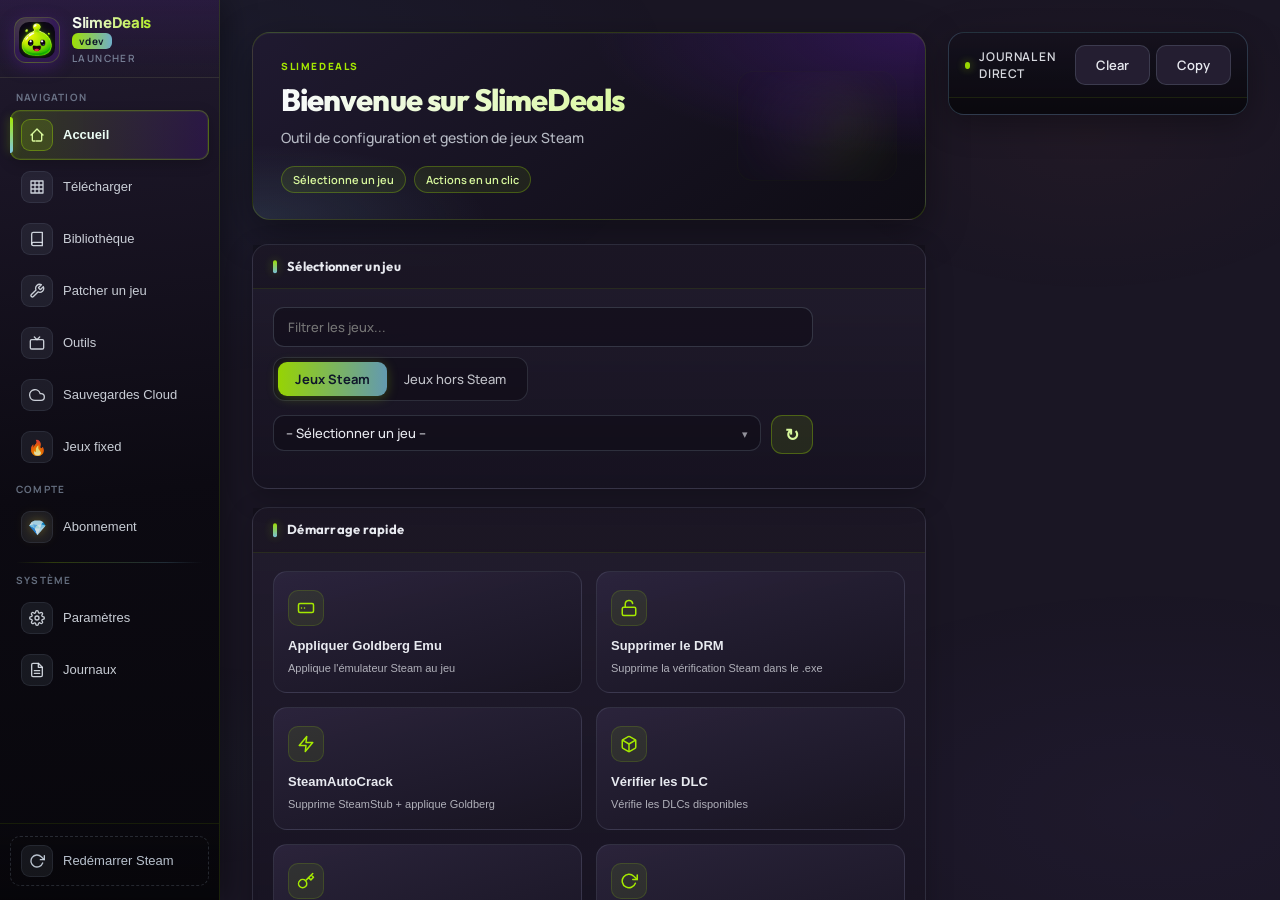
==== commit d0458c91: "Release 1.0.7: UI SlimeDeals, modales, notification MAJ via slimedeals.fr - Version 1.0.7 et lien of" ====
--- a/sff/webui/index.html
+++ b/sff/webui/index.html
@@ -10,16 +10,26 @@
     <link rel="stylesheet" href="css/cards.css">
     <link rel="stylesheet" href="css/animations.css">
     <link rel="stylesheet" href="css/premium.css">
+    <link rel="stylesheet" href="css/pages-slime.css">
+    <link rel="stylesheet" href="css/modals-slime.css">
     <script src="qrc:///qtwebchannel/qwebchannel.js"></script>
 </head>
 <body>
     <!-- Sidebar Navigation -->
-    <nav id="sidebar" class="sidebar">
+    <nav id="sidebar" class="sidebar" aria-label="Navigation principale">
         <div class="sidebar-logo">
-            <img src="assets/blob.png" alt="SlimeDeals" class="sidebar-icon" onerror="this.style.display='none'">
-            <span class="sidebar-title">SlimeDeals <span class="sidebar-version" id="sidebar-app-version"></span></span>
+            <div class="sidebar-logo-mark" aria-hidden="true">
+                <img src="assets/blob.png" alt="" class="sidebar-icon" onerror="this.style.display='none'">
+            </div>
+            <div class="sidebar-logo-text">
+                <span class="sidebar-title">SlimeDeals</span>
+                <span class="sidebar-version" id="sidebar-app-version"></span>
+                <span class="sidebar-tagline">Launcher</span>
+            </div>
         </div>
         <div class="sidebar-nav">
+            <div class="sidebar-nav-group">
+                <p class="sidebar-nav-label">Navigation</p>
             <button class="nav-item active" data-page="home" data-tooltip="Tableau de bord avec les actions rapides">
                 <svg class="nav-icon" viewBox="0 0 24 24"><path d="M3 12l2-2m0 0l7-7 7 7M5 10v10a1 1 0 001 1h3m10-11l2 2m-2-2v10a1 1 0 01-1 1h-3m-4 0h4"/></svg>
                 <span class="nav-label" data-i18n="Home">Accueil</span>
@@ -48,11 +58,17 @@
                 <span class="nav-icon nav-icon-emoji" aria-hidden="true">🔥</span>
                 <span class="nav-label" data-i18n="Fixed Games">Jeux fixed</span>
             </button>
+            </div>
+            <div class="sidebar-nav-group">
+                <p class="sidebar-nav-label">Compte</p>
             <button class="nav-item" data-page="subscriptions" data-tooltip="Offres, tarifs et parrainage Discord (abonnement gratuit possible)">
                 <span class="nav-icon nav-icon-emoji" aria-hidden="true">💎</span>
                 <span class="nav-label" data-i18n="Subscriptions Nav">Abonnement</span>
             </button>
-            <div class="nav-separator"></div>
+            </div>
+            <div class="nav-separator" role="presentation"></div>
+            <div class="sidebar-nav-group">
+                <p class="sidebar-nav-label">Système</p>
             <button class="nav-item" data-page="settings" data-tooltip="Thèmes, chemin Steam, clés API, profils AppList">
                 <svg class="nav-icon" viewBox="0 0 24 24"><circle cx="12" cy="12" r="3"/><path d="M19.4 15a1.65 1.65 0 00.33 1.82l.06.06a2 2 0 01-2.83 2.83l-.06-.06a1.65 1.65 0 00-1.82-.33 1.65 1.65 0 00-1 1.51V21a2 2 0 01-4 0v-.09A1.65 1.65 0 009 19.4a1.65 1.65 0 00-1.82.33l-.06.06a2 2 0 01-2.83-2.83l.06-.06A1.65 1.65 0 004.68 15a1.65 1.65 0 00-1.51-1H3a2 2 0 010-4h.09A1.65 1.65 0 004.6 9a1.65 1.65 0 00-.33-1.82l-.06-.06a2 2 0 012.83-2.83l.06.06A1.65 1.65 0 009 4.68a1.65 1.65 0 001-1.51V3a2 2 0 014 0v.09a1.65 1.65 0 001 1.51 1.65 1.65 0 001.82-.33l.06-.06a2 2 0 012.83 2.83l-.06.06A1.65 1.65 0 0019.4 9a1.65 1.65 0 001.51 1H21a2 2 0 010 4h-.09a1.65 1.65 0 00-1.51 1z"/></svg>
                 <span class="nav-label" data-i18n="Settings">Paramètres</span>
@@ -61,6 +77,7 @@
                 <svg class="nav-icon" viewBox="0 0 24 24"><path d="M14 2H6a2 2 0 00-2 2v16a2 2 0 002 2h12a2 2 0 002-2V8z"/><polyline points="14 2 14 8 20 8"/><line x1="16" y1="13" x2="8" y2="13"/><line x1="16" y1="17" x2="8" y2="17"/></svg>
                 <span class="nav-label" data-i18n="Logs">Journaux</span>
             </button>
+            </div>
         </div>
         <div class="sidebar-bottom">
             <button class="nav-item" id="btn-restart-steam" data-tooltip="Redémarrer le processus Steam">
@@ -82,8 +99,15 @@
                         <p class="home-hero-kicker">SlimeDeals</p>
                         <h1 data-i18n="Welcome to SlimeDeals">Bienvenue sur SlimeDeals</h1>
                         <p class="page-subtitle home-hero-sub" data-i18n="Steam game setup and manifest tool">Outil de configuration et gestion de jeux Steam</p>
-                    </div>
-                    <div class="home-hero-decoration" aria-hidden="true"></div>
+                        <div class="home-hero-badges" aria-hidden="true">
+                            <span class="home-hero-badge">Sélectionne un jeu</span>
+                            <span class="home-hero-badge">Actions en un clic</span>
+                        </div>
+                    </div>
+                    <div class="home-hero-decoration" aria-hidden="true">
+                        <span class="home-hero-orb home-hero-orb--lime"></span>
+                        <span class="home-hero-orb home-hero-orb--violet"></span>
+                    </div>
                 </div>
             </header>
 
@@ -255,7 +279,7 @@
             <!-- Mini live log panel (top-right) -->
             <div class="home-log">
                 <div class="home-log-header">
-                    <span class="home-log-title">Live Log</span>
+                    <span class="home-log-title">Journal en direct</span>
                     <div class="home-log-btns">
                         <button id="home-log-clear" class="btn btn-sm" data-tooltip="Clear log">Clear</button>
                         <button id="home-log-copy" class="btn btn-sm" data-tooltip="Copy all log text">Copy</button>
@@ -268,11 +292,19 @@
         </section>
 
         <!-- Page: Store (recherche Steam) -->
-        <section id="page-store" class="page">
-            <div class="page-header">
-                <h1>Télécharger</h1>
-                <p class="page-subtitle" id="store-subtitle">Colle un lien Steam — le fichier est récupéré automatiquement</p>
-            </div>
+        <section id="page-store" class="page page-store">
+            <header class="store-hero">
+                <div class="store-hero-main">
+                    <p class="store-hero-kicker">Catalogue Steam</p>
+                    <h1>Télécharger</h1>
+                    <p class="page-subtitle store-hero-sub" id="store-subtitle">Colle un lien Steam — le fichier est récupéré automatiquement</p>
+                </div>
+                <ol class="store-hero-steps" aria-label="Étapes">
+                    <li class="store-hero-step"><span class="store-hero-step-num">1</span> Lien ou App ID</li>
+                    <li class="store-hero-step"><span class="store-hero-step-num">2</span> Recherche</li>
+                    <li class="store-hero-step"><span class="store-hero-step-num">3</span> Installation</li>
+                </ol>
+            </header>
 
             <!-- Recherche par lien Steam — visible plan FREE et TRIPLE MONSTRE -->
             <div id="store-ttc-section" class="hidden">
@@ -414,7 +446,7 @@
                 <span>Chargement…</span>
             </div>
 
-            <div id="free-plan-upsell-modal" class="modal hidden">
+            <div id="free-plan-upsell-modal" class="modal modal-bprg-premium modal-sd-upsell hidden">
                 <div class="modal-overlay"></div>
                 <div class="modal-content">
                     <div class="modal-header">
@@ -434,7 +466,7 @@
                 </div>
             </div>
 
-            <div id="free-catalog-steam-wait-modal" class="modal hidden">
+            <div id="free-catalog-steam-wait-modal" class="modal modal-sd-wait hidden">
                 <div class="modal-overlay" data-no-close></div>
                 <div class="modal-content">
                     <div class="modal-header">
@@ -480,7 +512,11 @@
                         <h1 data-i18n="Library">Bibliothèque</h1>
                         <p class="page-subtitle library-hero-sub" data-i18n="Your downloaded and installed games">Tes jeux téléchargés et installés</p>
                     </div>
-                    <div class="library-hero-decoration" aria-hidden="true"></div>
+                    <div class="library-hero-decoration" aria-hidden="true">
+                        <span class="library-hero-orb library-hero-orb--cyan"></span>
+                        <span class="library-hero-orb library-hero-orb--violet"></span>
+                    </div>
+
                 </div>
             </header>
 
@@ -1341,22 +1377,10 @@
                 <div class="dl-source-picker">
                     <span class="dl-source-label">Source de téléchargement :</span>
                     <label class="dl-source-option">
-                        <input type="radio" name="dl-source" value="hubcap" checked> Hubcap
-                    </label>
-                    <label class="dl-source-option">
-                        <input type="radio" name="dl-source" value="oureveryday"> OurEveryday
-                    </label>
-                    <label class="dl-source-option">
-                        <input type="radio" name="dl-source" value="ryuu"> Ryuu
+                        <input type="radio" name="dl-source" value="twentytwocloud" checked> Catalogue SlimeDeals
                     </label>
                     <label class="dl-source-option">
                         <input type="radio" name="dl-source" value="local"> Fichier local
-                    </label>
-                </div>
-                <div id="ryuu-update-option" style="display:none; margin-top:8px; padding-left:4px;">
-                    <label class="dl-source-option">
-                        <input type="checkbox" id="ryuu-request-update"> Demander une mise à jour Ryuu avant le téléchargement
-                        <small style="color:#888; display:block; margin-top:2px;">(peut être lent et échouer)</small>
                     </label>
                 </div>
                 <div id="dl-local-row" style="display:none; margin-top:8px; padding-left:4px; display:none;">
@@ -1409,7 +1433,7 @@
                 <button class="modal-close">&times;</button>
             </div>
             <div class="modal-body">
-                <p style="margin-bottom:14px;opacity:0.85;">Choisissez comment télécharger ce jeu.</p>
+                <p class="modal-intro">Choisis comment télécharger ce jeu.</p>
                 <button id="ddmod-choose-steam" class="download-option" data-tooltip="Uses Lua keys so Steam installs the game natively">
                     <svg class="dl-icon" viewBox="0 0 24 24" width="28" height="28" fill="none" stroke="currentColor" stroke-width="2" stroke-linecap="round" stroke-linejoin="round"><polygon points="13 2 3 14 12 14 11 22 21 10 12 10 13 2"/></svg>
                     <div class="dl-info">
@@ -1447,13 +1471,7 @@
                 <div class="dl-source-picker" style="margin-bottom:10px;">
                     <span class="dl-source-label">Source Lua :</span>
                     <label class="dl-source-option">
-                        <input type="radio" name="ddmod-home-source" value="hubcap" checked> Hubcap
-                    </label>
-                    <label class="dl-source-option">
-                        <input type="radio" name="ddmod-home-source" value="oureveryday"> OurEveryday
-                    </label>
-                    <label class="dl-source-option">
-                        <input type="radio" name="ddmod-home-source" value="ryuu"> Ryuu
+                        <input type="radio" name="ddmod-home-source" value="twentytwocloud" checked> Catalogue SlimeDeals
                     </label>
                     <label class="dl-source-option">
                         <input type="radio" name="ddmod-home-source" value="local"> .lua local
@@ -1556,15 +1574,15 @@
     </div>
 
     <!-- Restart After Download Modal -->
-    <div id="restart-after-download-modal" class="modal hidden">
+    <div id="restart-after-download-modal" class="modal modal-sd-success hidden">
         <div class="modal-overlay"></div>
-        <div class="modal-content" style="max-width:420px;">
+        <div class="modal-content">
             <div class="modal-header">
                 <h2>Téléchargement terminé</h2>
                 <button class="modal-close">&times;</button>
             </div>
             <div class="modal-body">
-                <p style="margin-bottom:0;opacity:0.9;">Redémarrez Steam pour appliquer les nouveaux manifests et clés.</p>
+                <p>Redémarre Steam pour appliquer les nouveaux manifests et clés.</p>
             </div>
             <div class="modal-footer">
                 <button id="restart-after-dl-run" class="btn btn-primary">Redémarrer Steam maintenant</button>
@@ -1574,23 +1592,23 @@
     </div>
 
     <!-- Library Delete Modal -->
-    <div id="library-delete-modal" class="modal hidden">
+    <div id="library-delete-modal" class="modal modal-sd-danger hidden">
         <div class="modal-overlay"></div>
-        <div class="modal-content" style="max-width:440px;">
+        <div class="modal-content modal-sd-md">
             <div class="modal-header">
                 <h2>Supprimer le jeu</h2>
                 <button class="modal-close" id="library-delete-cancel">&times;</button>
             </div>
             <div class="modal-body">
-                <p style="margin-bottom:14px;opacity:0.9;">Comment voulez-vous supprimer <strong id="library-delete-game-name"></strong> ?</p>
-                <div style="display:flex;flex-direction:column;gap:10px;">
-                    <button id="library-delete-applist" class="btn btn-primary" style="text-align:left;padding:12px 16px;">
-                        <strong>Retirer de l AppList uniquement</strong>
-                        <span style="display:block;font-size:12px;opacity:0.7;margin-top:3px;">Supprime le jeu de l AppList GreenLuma et tous les profils. Les fichiers restent sur le disque.</span>
-                    </button>
-                    <button id="library-delete-full" class="btn btn-danger" style="text-align:left;padding:12px 16px;">
+                <p>Comment veux-tu supprimer <strong id="library-delete-game-name"></strong> ?</p>
+                <div class="modal-choice-stack">
+                    <button type="button" id="library-delete-applist" class="btn btn-primary modal-choice-btn">
+                        <strong>Retirer de l'AppList uniquement</strong>
+                        <span class="modal-choice-desc">Supprime le jeu de l'AppList GreenLuma et tous les profils. Les fichiers restent sur le disque.</span>
+                    </button>
+                    <button type="button" id="library-delete-full" class="btn btn-danger modal-choice-btn">
                         <strong>Supprimer complètement</strong>
-                        <span style="display:block;font-size:12px;opacity:0.7;margin-top:3px;">Retire de l AppList et supprime définitivement tous les fichiers du jeu. Irréversible.</span>
+                        <span class="modal-choice-desc">Retire de l'AppList et supprime définitivement tous les fichiers du jeu. Irréversible.</span>
                     </button>
                 </div>
             </div>
@@ -1603,7 +1621,7 @@
     <!-- Auto GL Setup Modal -->
     <div id="gl-setup-modal" class="modal hidden">
         <div class="modal-overlay"></div>
-        <div class="modal-content" style="max-width:520px;">
+        <div class="modal-content modal-sd-setup">
             <div class="modal-header">
                 <h2>Configuration automatique GreenLuma</h2>
                 <button class="modal-close">&times;</button>
@@ -1651,13 +1669,13 @@
     </div>
 
     <!-- HyperVisor First-Use Warning Modal -->
-    <div id="hv-warning-modal" class="modal hidden">
+    <div id="hv-warning-modal" class="modal modal-sd-danger hidden">
         <div class="modal-overlay" data-no-close></div>
-        <div class="modal-content" style="max-width:580px;">
-            <div class="modal-header" style="background:rgba(220,38,38,0.15);border-bottom:1px solid rgba(220,38,38,0.4);">
-                <h2 style="color:#f87171;">&#9888; Cracks HyperVisor &mdash; Lire avant de continuer</h2>
-            </div>
-            <div class="modal-body" style="max-height:420px;overflow-y:auto;font-size:13px;line-height:1.6;">
+        <div class="modal-content modal-sd-lg-wide">
+            <div class="modal-header">
+                <h2 class="hv-warning-title">&#9888; Cracks HyperVisor &mdash; Lire avant de continuer</h2>
+            </div>
+            <div class="modal-body modal-body-scroll">
                 <p style="margin-bottom:10px;opacity:0.9;">Les cracks HyperVisor (HV) contournent Denuvo via un pilote kernel personnalisé qui intercepte les vérifications CPU sous Windows. <strong style="color:#f87171;">Cela nécessite de baisser les protections de sécurité Windows.</strong></p>
 
                 <p style="font-weight:700;color:#fbbf24;margin-bottom:4px;">POUR UTILISER LES CRACKS HV VOUS DEVEZ :</p>
@@ -1684,13 +1702,13 @@
 
                 <p style="opacity:0.7;font-size:12px;">Full setup guide: <span style="color:#60a5fa;">cs.rin.ru/forum/viewtopic.php?f=10&amp;t=156407</span></p>
             </div>
-            <div class="modal-footer" style="flex-direction:column;gap:8px;align-items:stretch;">
-                <a id="hv-discord-btn" href="#" style="display:block;text-align:center;padding:9px 16px;background:rgba(88,101,242,0.25);border:1px solid rgba(88,101,242,0.5);border-radius:6px;color:#818cf8;font-weight:600;text-decoration:none;font-size:13px;">
+            <div class="modal-footer modal-footer-stack">
+                <a id="hv-discord-btn" class="hv-discord-btn" href="#">
                     &#128172; Join the Discord Community (denuvowo)
                 </a>
-                <div style="display:flex;gap:8px;justify-content:flex-end;">
+                <div class="hv-warning-actions">
                     <button id="hv-warning-cancel" class="btn">Annuler</button>
-                    <button id="hv-warning-ok" class="btn btn-primary" disabled style="min-width:240px;">
+                    <button id="hv-warning-ok" class="btn btn-primary hv-warning-continue" disabled>
                         Je comprends &mdash; Continuer (<span id="hv-countdown">20</span>s)
                     </button>
                 </div>
@@ -1791,16 +1809,43 @@
     <!-- Résultat correctif multijoueur (bibliothèque) -->
     <div id="multiplayer-result-modal" class="modal hidden" aria-labelledby="multiplayer-result-title">
         <div class="modal-overlay"></div>
-        <div class="modal-content" style="max-width:420px;">
+        <div class="modal-content modal-sd-sm">
             <div class="modal-header" id="multiplayer-result-header">
                 <h2 id="multiplayer-result-title">Multijoueur</h2>
                 <button class="modal-close" type="button" data-tooltip="Fermer">&times;</button>
             </div>
             <div class="modal-body">
-                <p id="multiplayer-result-msg" style="margin:0;font-size:15px;line-height:1.5;"></p>
+                <p id="multiplayer-result-msg" class="modal-result-msg"></p>
             </div>
             <div class="modal-footer">
-                <button type="button" class="btn btn-primary modal-cancel" style="min-width:120px;">OK</button>
+                <button type="button" class="btn btn-primary modal-cancel">OK</button>
+            </div>
+        </div>
+    </div>
+
+    <!-- Mise à jour du launcher -->
+    <div id="launcher-update-modal" class="modal modal-sd-update hidden" aria-labelledby="launcher-update-title">
+        <div class="modal-overlay"></div>
+        <div class="modal-content modal-sd-sm">
+            <div class="modal-header">
+                <h2 id="launcher-update-title">Mise à jour disponible</h2>
+                <button class="modal-close" type="button" data-tooltip="Fermer">&times;</button>
+            </div>
+            <div class="modal-body launcher-update-body">
+                <p class="launcher-update-lead">Nouvelle mise à jour du launcher détectée.</p>
+                <p class="launcher-update-versions">
+                    Ta version : <strong id="launcher-update-current"></strong>
+                    &middot; Dernière : <strong id="launcher-update-remote"></strong>
+                </p>
+                <p class="launcher-update-hint">
+                    Télécharge la nouvelle version sur le site officiel SlimeDeals. Aucune installation automatique depuis l'application.
+                </p>
+            </div>
+            <div class="modal-footer launcher-update-footer">
+                <button type="button" class="btn modal-cancel">Plus tard</button>
+                <button type="button" class="btn btn-primary" id="launcher-update-download-btn">
+                    Télécharger sur slimedeals.fr
+                </button>
             </div>
         </div>
     </div>
@@ -1813,6 +1858,7 @@
     <!-- Scripts -->
     <script src="js/bridge.js"></script>
     <script src="js/components.js"></script>
+    <script src="js/launcher-update.js"></script>
     <script src="js/tooltips.js"></script>
     <script src="js/i18n.js"></script>
     <script src="js/app.js"></script>
--- a/sff/webui/css/main.css
+++ b/sff/webui/css/main.css
@@ -24,13 +24,23 @@
 
 /* ── Sidebar ────────────────────────────────────────── */
 
+:root {
+    --sidebar-width: 220px;
+    --sd-sidebar-rail: rgba(165, 233, 1, 0.55);
+    --sd-sidebar-icon-bg: rgba(148, 163, 184, 0.1);
+    --sd-sidebar-icon-bg-active: rgba(165, 233, 1, 0.14);
+}
+
 .sidebar {
-    width: 200px;
-    min-width: 200px;
-    background: var(--sidebar-bg);
+    width: var(--sidebar-width);
+    min-width: var(--sidebar-width);
+    background:
+        linear-gradient(175deg, rgba(34, 27, 48, 0.98) 0%, rgba(12, 10, 18, 0.99) 55%, rgba(8, 7, 12, 1) 100%),
+        var(--sidebar-bg);
     display: flex;
     flex-direction: column;
-    border-right: 1px solid var(--border);
+    border-right: 1px solid rgba(165, 233, 1, 0.12);
+    box-shadow: 6px 0 28px rgba(0, 0, 0, 0.38);
     height: 100vh;
     position: fixed;
     left: 0;
@@ -42,102 +52,196 @@
 .sidebar-logo {
     display: flex;
     align-items: center;
-    gap: 10px;
-    padding: 10px 14px;
-    border-bottom: 1px solid var(--border);
+    gap: 12px;
+    padding: 14px 14px 12px;
+    border-bottom: 1px solid rgba(165, 233, 1, 0.1);
+    background: linear-gradient(180deg, rgba(97, 31, 176, 0.12) 0%, transparent 100%);
+}
+
+.sidebar-logo-mark {
+    flex-shrink: 0;
+    padding: 4px;
+    border-radius: 12px;
+    background: radial-gradient(circle at 30% 20%, rgba(165, 233, 1, 0.2), transparent 55%),
+        rgba(97, 31, 176, 0.25);
+    border: 1px solid rgba(165, 233, 1, 0.22);
+    box-shadow: 0 4px 16px rgba(97, 31, 176, 0.35);
 }
 
 .sidebar-icon {
-    width: 32px;
-    height: 32px;
+    width: 36px;
+    height: 36px;
+    border-radius: 10px;
+    display: block;
+}
+
+.sidebar-logo-text {
+    display: flex;
+    flex-direction: column;
+    gap: 2px;
+    min-width: 0;
+}
+
+.sidebar-title {
+    font-size: 15px;
+    font-weight: 800;
+    letter-spacing: -0.02em;
+    color: #f8fafc;
+    line-height: 1.15;
+    background: linear-gradient(90deg, #f8fafc 0%, #a5e901 120%);
+    -webkit-background-clip: text;
+    background-clip: text;
+    -webkit-text-fill-color: transparent;
+}
+
+.sidebar-version {
+    font-size: 10px;
+    font-weight: 700;
+    color: #0f172a;
+    background: linear-gradient(90deg, rgba(165, 233, 1, 0.95), rgba(126, 200, 227, 0.85));
+    padding: 1px 7px;
     border-radius: 6px;
-}
-
-.sidebar-title {
-    font-size: 16px;
-    font-weight: 700;
-    color: var(--fg);
-    white-space: nowrap;
-}
-
-.sidebar-version {
-    font-size: 12px;
+    width: fit-content;
+    letter-spacing: 0.04em;
+    line-height: 1.4;
+}
+
+.sidebar-version:empty {
+    display: none;
+}
+
+.sidebar-tagline {
+    font-size: 10px;
     font-weight: 600;
-    opacity: 0.72;
-    margin-left: 6px;
-    vertical-align: middle;
-    letter-spacing: 0.02em;
+    text-transform: uppercase;
+    letter-spacing: 0.14em;
+    color: rgba(148, 163, 184, 0.75);
 }
 
 .sidebar-nav {
     flex: 1;
-    padding: 8px 0;
+    padding: 8px 0 10px;
     overflow-y: auto;
+    overflow-x: hidden;
+    scrollbar-width: thin;
+}
+
+.sidebar-nav-group {
+    margin-bottom: 2px;
+}
+
+.sidebar-nav-label {
+    margin: 10px 16px 6px;
+    font-size: 10px;
+    font-weight: 700;
+    text-transform: uppercase;
+    letter-spacing: 0.12em;
+    color: rgba(148, 163, 184, 0.65);
+    user-select: none;
+}
+
+.sidebar-nav-group:first-child .sidebar-nav-label {
+    margin-top: 4px;
 }
 
 .nav-item {
     display: flex;
     align-items: center;
     gap: 10px;
-    width: 100%;
-    padding: 10px 16px;
-    border: none;
+    width: calc(100% - 20px);
+    margin: 2px 10px;
+    padding: 8px 10px;
+    border: 1px solid transparent;
+    border-radius: 10px;
     background: none;
-    color: var(--fg);
+    color: rgba(226, 232, 240, 0.88);
     font-size: 13px;
+    font-weight: 500;
     cursor: pointer;
-    transition: background 0.15s, color 0.15s;
+    transition: background 0.18s ease, color 0.18s ease, border-color 0.18s ease, transform 0.12s ease;
     text-align: left;
     position: relative;
     white-space: nowrap;
 }
 
 .nav-item:hover {
-    background: var(--btn-hover);
+    background: rgba(126, 200, 227, 0.1);
+    border-color: rgba(126, 200, 227, 0.15);
+    color: #f8fafc;
+}
+
+.nav-item:active {
+    transform: scale(0.98);
 }
 
 .nav-item.active {
-    background: var(--btn-bg);
-    color: var(--accent);
-    font-weight: 600;
+    background: linear-gradient(90deg, rgba(165, 233, 1, 0.16) 0%, rgba(97, 31, 176, 0.22) 100%);
+    border-color: rgba(165, 233, 1, 0.28);
+    color: #ecfdf5;
+    font-weight: 700;
+    box-shadow: inset 0 0 0 1px rgba(165, 233, 1, 0.08), 0 4px 14px rgba(0, 0, 0, 0.2);
 }
 
 .nav-item.active::before {
     content: '';
     position: absolute;
-    left: 0;
-    top: 4px;
-    bottom: 4px;
+    left: -1px;
+    top: 6px;
+    bottom: 6px;
     width: 3px;
-    background: var(--accent);
-    border-radius: 0 3px 3px 0;
+    background: linear-gradient(180deg, #a5e901, #7ec8e3);
+    border-radius: 0 4px 4px 0;
+    box-shadow: 0 0 10px rgba(165, 233, 1, 0.45);
+}
+
+.nav-item[data-page="subscriptions"] .nav-icon-emoji {
+    filter: drop-shadow(0 0 4px rgba(250, 204, 21, 0.35));
 }
 
 .nav-icon {
-    width: 18px;
-    height: 18px;
-    min-width: 18px;
-    display: inline-block;
-    vertical-align: middle;
+    width: 32px;
+    height: 32px;
+    min-width: 32px;
+    display: flex;
+    align-items: center;
+    justify-content: center;
+    border-radius: 9px;
+    background: var(--sd-sidebar-icon-bg);
+    border: 1px solid rgba(148, 163, 184, 0.12);
     fill: none;
     stroke: currentColor;
     stroke-width: 2;
     stroke-linecap: round;
     stroke-linejoin: round;
     flex-shrink: 0;
+    padding: 7px;
+    box-sizing: border-box;
+    transition: background 0.18s ease, border-color 0.18s ease, color 0.18s ease;
+}
+
+.nav-item:hover .nav-icon {
+    background: rgba(126, 200, 227, 0.12);
+    border-color: rgba(126, 200, 227, 0.2);
+}
+
+.nav-item.active .nav-icon {
+    background: var(--sd-sidebar-icon-bg-active);
+    border-color: rgba(165, 233, 1, 0.35);
+    color: #d9f99d;
 }
 
 .nav-icon.nav-icon-emoji {
     stroke: none;
     fill: none;
-    font-size: 16px;
-    line-height: 18px;
-    text-align: center;
+    font-size: 15px;
+    line-height: 1;
+    padding: 0;
 }
 
 .nav-label {
     overflow: hidden;
     text-overflow: ellipsis;
+    line-height: 1.25;
 }
 
 /* ── Page Jeux fix + Abonnements (évite .section-title premium = uppercase) ── */
@@ -272,20 +376,39 @@
 
 .nav-separator {
     height: 1px;
-    background: var(--border);
-    margin: 8px 12px;
+    margin: 10px 16px;
+    border: none;
+    background: linear-gradient(
+        90deg,
+        transparent,
+        rgba(165, 233, 1, 0.22) 20%,
+        rgba(126, 200, 227, 0.18) 80%,
+        transparent
+    );
 }
 
 .sidebar-bottom {
-    padding: 8px 0;
-    border-top: 1px solid var(--border);
+    padding: 10px 0 12px;
+    border-top: 1px solid rgba(165, 233, 1, 0.1);
+    background: linear-gradient(0deg, rgba(0, 0, 0, 0.22), transparent);
+}
+
+.sidebar-bottom .nav-item {
+    border-style: dashed;
+    border-color: rgba(148, 163, 184, 0.22);
+    color: rgba(203, 213, 225, 0.9);
+}
+
+.sidebar-bottom .nav-item:hover {
+    border-color: rgba(126, 200, 227, 0.35);
+    background: rgba(126, 200, 227, 0.08);
 }
 
 /* ── Content Area ───────────────────────────────────── */
 
 .content {
     flex: 1;
-    margin-left: 200px;
+    margin-left: var(--sidebar-width, 220px);
     height: 100vh;
     overflow-y: auto;
     padding: 24px 32px;
@@ -1334,7 +1457,7 @@
     border-radius: 14px;
     border: 1px solid var(--border);
     background: var(--card-bg);
-    overflow: hidden;
+    overflow: visible;
     box-shadow: 0 2px 14px rgba(0, 0, 0, 0.05);
 }
 
--- a/sff/webui/css/themes.css
+++ b/sff/webui/css/themes.css
@@ -2,16 +2,16 @@
 /* Source: sff/gui/themes.py */
 
 :root, [data-theme="dark"] {
-    --bg: #2d2d2d;
-    --fg: #e8e8e8;
-    --card-bg: #3c3c3c;
-    --accent: #4a9eff;
-    --border: #555;
-    --btn-bg: #404040;
-    --btn-hover: #505050;
-    --input-bg: #3c3c3c;
-    --sidebar-bg: #252525;
-    --sidebar-active: #4a9eff;
+    --bg: #1a1624;
+    --fg: #e8eaf0;
+    --card-bg: #262033;
+    --accent: #a5e901;
+    --border: rgba(148, 163, 184, 0.22);
+    --btn-bg: rgba(38, 32, 51, 0.95);
+    --btn-hover: rgba(126, 200, 227, 0.12);
+    --input-bg: #221c2e;
+    --sidebar-bg: #100e16;
+    --sidebar-active: #a5e901;
 }
 
 [data-theme="light"] {
--- a/sff/webui/css/pages-slime.css
+++ b/sff/webui/css/pages-slime.css
@@ -0,0 +1,820 @@
+/* SlimeDeals — Accueil & Télécharger (charte alignée sidebar / top bar) */
+
+/* ── Accueil ─────────────────────────────────────────── */
+
+.page-home .home-hero {
+    margin-bottom: 24px;
+    border-radius: 18px;
+    border: 1px solid rgba(165, 233, 1, 0.18);
+    background:
+        radial-gradient(90% 120% at 100% 0%, rgba(97, 31, 176, 0.35) 0%, transparent 55%),
+        radial-gradient(70% 80% at 0% 100%, rgba(126, 200, 227, 0.12) 0%, transparent 50%),
+        linear-gradient(145deg, rgba(32, 26, 48, 0.98) 0%, rgba(14, 12, 20, 0.99) 100%);
+    position: relative;
+    overflow: hidden;
+    box-shadow: 0 12px 40px rgba(0, 0, 0, 0.35), inset 0 1px 0 rgba(255, 255, 255, 0.04);
+}
+
+.page-home .home-hero-inner {
+    display: flex;
+    align-items: stretch;
+    justify-content: space-between;
+    gap: 24px;
+    padding: 26px 28px;
+    position: relative;
+    z-index: 1;
+}
+
+.page-home .home-hero-kicker {
+    font-size: 10px;
+    font-weight: 800;
+    letter-spacing: 0.16em;
+    text-transform: uppercase;
+    color: #a5e901;
+    margin: 0 0 10px;
+}
+
+.page-home .home-hero h1 {
+    font-size: clamp(1.5rem, 2.4vw, 2rem);
+    font-weight: 800;
+    margin: 0 0 10px;
+    letter-spacing: -0.03em;
+    line-height: 1.12;
+    background: linear-gradient(90deg, #f8fafc 0%, #d9f99d 85%);
+    -webkit-background-clip: text;
+    background-clip: text;
+    -webkit-text-fill-color: transparent;
+}
+
+.page-home .home-hero-sub {
+    margin: 0;
+    max-width: 36rem;
+    font-size: 14px;
+    line-height: 1.6;
+    color: rgba(226, 232, 240, 0.78) !important;
+    opacity: 1 !important;
+}
+
+.page-home .home-hero-badges {
+    display: flex;
+    flex-wrap: wrap;
+    gap: 8px;
+    margin-top: 16px;
+}
+
+.page-home .home-hero-badge {
+    font-size: 11px;
+    font-weight: 600;
+    padding: 5px 11px;
+    border-radius: 999px;
+    border: 1px solid rgba(165, 233, 1, 0.28);
+    background: rgba(165, 233, 1, 0.08);
+    color: #d9f99d;
+}
+
+.page-home .home-hero-decoration {
+    flex: 0 0 clamp(120px, 20vw, 160px);
+    min-height: 110px;
+    align-self: center;
+    position: relative;
+    border-radius: 16px;
+    border: 1px solid rgba(165, 233, 1, 0.12);
+    background: rgba(0, 0, 0, 0.2);
+    overflow: hidden;
+    pointer-events: none;
+}
+
+.page-home .home-hero-orb {
+    position: absolute;
+    border-radius: 50%;
+    filter: blur(28px);
+}
+
+.page-home .home-hero-orb--lime {
+    width: 90px;
+    height: 90px;
+    top: 10%;
+    right: 8%;
+    background: rgba(165, 233, 1, 0.45);
+}
+
+.page-home .home-hero-orb--violet {
+    width: 100px;
+    height: 100px;
+    bottom: 5%;
+    left: 5%;
+    background: rgba(97, 31, 176, 0.55);
+}
+
+.page-home .home-panels {
+    gap: 18px;
+}
+
+.page-home .home-panel {
+    border-radius: 16px;
+    border: 1px solid rgba(148, 163, 184, 0.18);
+    background: linear-gradient(180deg, rgba(38, 32, 51, 0.65) 0%, rgba(22, 18, 32, 0.9) 100%);
+    box-shadow: 0 8px 28px rgba(0, 0, 0, 0.22);
+    overflow: visible;
+}
+
+/* Liste déroulante jeu : au-dessus du panneau « Démarrage rapide » */
+.page-home .home-panel--game {
+    position: relative;
+    z-index: 8;
+}
+
+.page-home .home-panel--game:has(.custom-select.open) {
+    z-index: 200;
+}
+
+.page-home .home-panel--game .home-panel-body {
+    overflow: visible;
+}
+
+.page-home .home-steam-row {
+    position: relative;
+    z-index: 2;
+}
+
+.page-home .home-panel--game .custom-select.open {
+    z-index: 201;
+}
+
+.page-home .home-panel--game .custom-select-dropdown {
+    z-index: 202;
+    border-radius: 12px;
+    border: 1px solid rgba(165, 233, 1, 0.28);
+    background: linear-gradient(180deg, rgba(32, 26, 48, 0.99) 0%, rgba(16, 14, 24, 0.99) 100%);
+    box-shadow: 0 16px 48px rgba(0, 0, 0, 0.55), 0 0 0 1px rgba(165, 233, 1, 0.08);
+    max-height: min(320px, 50vh);
+}
+
+.page-home .home-panel--game .custom-select-option:hover {
+    background: rgba(165, 233, 1, 0.12);
+    color: #d9f99d;
+}
+
+.page-home .home-panel--game .custom-select-display {
+    border-radius: 11px;
+    background: rgba(15, 12, 22, 0.55);
+}
+
+.page-home .home-panel-head {
+    padding: 14px 20px;
+    border-bottom: 1px solid rgba(165, 233, 1, 0.1);
+    background: rgba(0, 0, 0, 0.18);
+}
+
+.page-home .home-panel-title {
+    font-size: 13px;
+    font-weight: 700;
+    letter-spacing: 0.02em;
+    padding-left: 14px;
+}
+
+.page-home .home-panel-title::before {
+    width: 4px;
+    border-radius: 4px;
+    background: linear-gradient(180deg, #a5e901, #7ec8e3);
+    box-shadow: 0 0 10px rgba(165, 233, 1, 0.35);
+}
+
+.page-home .home-panel-body {
+    padding: 18px 20px 20px;
+}
+
+.page-home .game-source-row {
+    border-radius: 12px;
+    border: 1px solid rgba(148, 163, 184, 0.2);
+    background: rgba(15, 12, 22, 0.6);
+    padding: 4px;
+}
+
+.page-home .game-source-label:has(:checked) {
+    background: linear-gradient(90deg, rgba(165, 233, 1, 0.9), rgba(126, 200, 227, 0.75));
+    color: #0f172a;
+    font-weight: 700;
+    box-shadow: 0 2px 12px rgba(165, 233, 1, 0.25);
+}
+
+.page-home .home-game-search {
+    border-radius: 11px;
+    border: 1px solid rgba(148, 163, 184, 0.25);
+    background: rgba(15, 12, 22, 0.55);
+}
+
+.page-home .home-game-search:focus {
+    border-color: rgba(165, 233, 1, 0.5);
+    box-shadow: 0 0 0 3px rgba(165, 233, 1, 0.15);
+}
+
+.page-home .home-refresh-btn {
+    border-radius: 11px;
+    border-color: rgba(165, 233, 1, 0.3);
+    background: rgba(165, 233, 1, 0.1);
+    color: #d9f99d;
+}
+
+.page-home .home-refresh-btn:hover {
+    background: rgba(165, 233, 1, 0.2);
+}
+
+.page-home .action-card {
+    border-radius: 14px;
+    border: 1px solid rgba(148, 163, 184, 0.16);
+    background: linear-gradient(165deg, rgba(45, 38, 62, 0.9) 0%, rgba(24, 20, 34, 0.95) 100%);
+    padding: 18px 14px 16px;
+    align-items: flex-start;
+    text-align: left;
+}
+
+.page-home .action-card .action-icon {
+    width: 36px;
+    height: 36px;
+    min-width: 36px;
+    padding: 8px;
+    box-sizing: border-box;
+    border-radius: 10px;
+    background: rgba(165, 233, 1, 0.08);
+    border: 1px solid rgba(165, 233, 1, 0.15);
+    color: #a5e901;
+    margin-bottom: 4px;
+}
+
+.page-home .action-card:hover {
+    transform: translateY(-4px);
+    border-color: rgba(165, 233, 1, 0.35);
+    box-shadow: 0 14px 32px rgba(0, 0, 0, 0.35), 0 0 0 1px rgba(165, 233, 1, 0.08);
+}
+
+.page-home .action-card:hover .action-icon {
+    background: rgba(165, 233, 1, 0.16);
+    color: #d9f99d;
+}
+
+.page-home .action-title {
+    font-size: 13px;
+    font-weight: 700;
+    width: 100%;
+}
+
+.page-home .action-desc {
+    font-size: 11px;
+    opacity: 0.72;
+    line-height: 1.4;
+    width: 100%;
+    text-align: left;
+}
+
+.page-home .action-card.compact {
+    align-items: center;
+    text-align: center;
+    padding: 14px 10px;
+}
+
+.page-home .action-card.compact .action-icon {
+    margin-bottom: 0;
+}
+
+.page-home .home-log {
+    border-radius: 16px;
+    border: 1px solid rgba(126, 200, 227, 0.2);
+    background: linear-gradient(180deg, rgba(28, 24, 40, 0.95) 0%, rgba(14, 12, 20, 0.98) 100%);
+    box-shadow: 0 10px 32px rgba(0, 0, 0, 0.3);
+}
+
+.page-home .home-log-header {
+    padding: 12px 16px;
+    background: rgba(0, 0, 0, 0.25);
+    border-bottom: 1px solid rgba(165, 233, 1, 0.1);
+}
+
+.page-home .home-log-title::before {
+    background: #a5e901;
+    box-shadow: 0 0 10px rgba(165, 233, 1, 0.6);
+}
+
+.page-home .home-log-content {
+    font-size: 11px;
+    background: rgba(8, 7, 12, 0.65);
+}
+
+/* ── Télécharger (store) ─────────────────────────────── */
+
+.page-store .store-hero {
+    display: flex;
+    flex-wrap: wrap;
+    align-items: flex-end;
+    justify-content: space-between;
+    gap: 20px 28px;
+    margin-bottom: 28px;
+    padding: 24px 26px;
+    border-radius: 18px;
+    border: 1px solid rgba(126, 200, 227, 0.22);
+    background:
+        radial-gradient(80% 100% at 0% 0%, rgba(126, 200, 227, 0.14) 0%, transparent 50%),
+        linear-gradient(135deg, rgba(30, 24, 44, 0.98) 0%, rgba(12, 10, 18, 0.99) 100%);
+    box-shadow: 0 10px 36px rgba(0, 0, 0, 0.28);
+}
+
+.page-store .store-hero-kicker {
+    font-size: 10px;
+    font-weight: 800;
+    letter-spacing: 0.14em;
+    text-transform: uppercase;
+    color: #7ec8e3;
+    margin: 0 0 8px;
+}
+
+.page-store .store-hero h1 {
+    font-size: clamp(1.6rem, 2.5vw, 2.1rem);
+    font-weight: 800;
+    margin: 0 0 8px;
+    letter-spacing: -0.03em;
+    line-height: 1.1;
+}
+
+.page-store .store-hero-sub {
+    margin: 0;
+    max-width: 32rem;
+    font-size: 14px;
+    line-height: 1.55;
+    color: rgba(203, 213, 225, 0.85) !important;
+    opacity: 1 !important;
+}
+
+.page-store .store-hero-steps {
+    list-style: none;
+    margin: 0;
+    padding: 0;
+    display: flex;
+    flex-wrap: wrap;
+    gap: 10px;
+}
+
+.page-store .store-hero-step {
+    display: flex;
+    align-items: center;
+    gap: 8px;
+    font-size: 12px;
+    font-weight: 600;
+    color: rgba(226, 232, 240, 0.88);
+    padding: 8px 12px;
+    border-radius: 10px;
+    border: 1px solid rgba(148, 163, 184, 0.2);
+    background: rgba(15, 12, 22, 0.5);
+}
+
+.page-store .store-hero-step-num {
+    display: inline-flex;
+    align-items: center;
+    justify-content: center;
+    width: 22px;
+    height: 22px;
+    border-radius: 8px;
+    font-size: 11px;
+    font-weight: 800;
+    background: linear-gradient(135deg, rgba(165, 233, 1, 0.35), rgba(97, 31, 176, 0.4));
+    color: #ecfdf5;
+    border: 1px solid rgba(165, 233, 1, 0.25);
+}
+
+.page-store .ttc-search-wrap {
+    margin-bottom: 28px;
+}
+
+.page-store .ttc-search-bar {
+    border-radius: 14px;
+    padding: 12px 16px;
+    border: 1px solid rgba(148, 163, 184, 0.22);
+    background: linear-gradient(180deg, rgba(32, 26, 48, 0.9) 0%, rgba(18, 16, 26, 0.95) 100%);
+    box-shadow: 0 6px 24px rgba(0, 0, 0, 0.2);
+}
+
+.page-store .ttc-search-bar:focus-within {
+    border-color: rgba(165, 233, 1, 0.45);
+    box-shadow: 0 0 0 3px rgba(165, 233, 1, 0.12), 0 8px 28px rgba(0, 0, 0, 0.25);
+}
+
+.page-store .ttc-search-icon {
+    color: #a5e901;
+    opacity: 0.85;
+}
+
+.page-store .ttc-search-bar .btn-primary {
+    border-radius: 10px;
+    font-weight: 700;
+    padding: 10px 20px;
+}
+
+.page-store .ttc-hint {
+    font-size: 12px;
+    color: rgba(148, 163, 184, 0.85);
+    margin-top: 10px;
+    padding-left: 6px;
+}
+
+.page-store .ttc-card {
+    max-width: 760px;
+    border-radius: 16px;
+    border: 1px solid rgba(165, 233, 1, 0.15);
+    background: linear-gradient(180deg, rgba(34, 28, 48, 0.95) 0%, rgba(16, 14, 24, 0.98) 100%);
+    box-shadow: 0 16px 48px rgba(0, 0, 0, 0.35);
+}
+
+.page-store .ttc-card-img-wrap {
+    max-height: 260px;
+    position: relative;
+}
+
+.page-store .ttc-card-img-wrap::after {
+    content: '';
+    position: absolute;
+    inset: 0;
+    background: linear-gradient(0deg, rgba(14, 12, 20, 0.85) 0%, transparent 45%);
+    pointer-events: none;
+}
+
+.page-store .ttc-card-body {
+    padding: 22px 24px 24px;
+}
+
+.page-store .ttc-game-name {
+    font-size: 1.35rem;
+    font-weight: 800;
+    letter-spacing: -0.02em;
+}
+
+.page-store .ttc-badge {
+    border-radius: 8px;
+    padding: 3px 10px;
+    font-weight: 600;
+    background: rgba(15, 12, 22, 0.6);
+    border-color: rgba(148, 163, 184, 0.25);
+}
+
+.page-store .ttc-progress-bar {
+    height: 8px;
+    border-radius: 8px;
+    background: rgba(15, 12, 22, 0.8);
+}
+
+.page-store .ttc-progress-fill {
+    border-radius: 8px;
+    background: linear-gradient(90deg, #611fb0, #a5e901);
+}
+
+.page-store .ttc-dl-btn {
+    border-radius: 11px;
+    box-shadow: 0 4px 16px rgba(165, 233, 1, 0.2);
+}
+
+.page-store .ttc-depot-btn {
+    border-radius: 11px;
+    border: 1px solid rgba(126, 200, 227, 0.35);
+    background: rgba(126, 200, 227, 0.08);
+}
+
+.page-store .ttc-depot-btn:hover {
+    background: rgba(126, 200, 227, 0.16);
+}
+
+.page-store .free-plan-banner {
+    border-radius: 16px;
+    padding: 18px 22px;
+    margin-bottom: 28px;
+    border: 1px solid rgba(165, 233, 1, 0.22);
+    background:
+        radial-gradient(80% 100% at 0% 0%, rgba(165, 233, 1, 0.12) 0%, transparent 55%),
+        linear-gradient(135deg, rgba(38, 30, 56, 0.95) 0%, rgba(20, 16, 30, 0.98) 100%);
+    box-shadow: 0 8px 28px rgba(0, 0, 0, 0.25);
+}
+
+.page-store .free-catalog-grid {
+    gap: 20px;
+}
+
+.page-store .free-catalog-card {
+    border-radius: 14px;
+    border: 1px solid rgba(148, 163, 184, 0.2);
+    background: linear-gradient(180deg, rgba(36, 30, 50, 0.9) 0%, rgba(20, 16, 28, 0.95) 100%);
+    transition: transform 0.2s ease, border-color 0.2s ease, box-shadow 0.2s ease;
+}
+
+.page-store .free-catalog-card:hover:not(.is-claimed):not(.is-other-claimed) {
+    border-color: rgba(165, 233, 1, 0.45);
+    box-shadow: 0 12px 32px rgba(0, 0, 0, 0.4), 0 0 0 1px rgba(165, 233, 1, 0.1);
+}
+
+.page-store .free-catalog-card-body {
+    padding: 12px 14px 14px;
+}
+
+.page-store .free-catalog-card-btn {
+    border-radius: 10px;
+    background: linear-gradient(90deg, rgba(97, 31, 176, 0.9), rgba(126, 200, 227, 0.85));
+    color: #0f172a;
+    font-weight: 700;
+}
+
+.page-store .free-catalog-card.is-claimed {
+    border-color: rgba(52, 211, 153, 0.5);
+}
+
+/* ── Bibliothèque ────────────────────────────────────── */
+
+.page-library .library-hero {
+    margin-bottom: 24px;
+    border-radius: 18px;
+    border: 1px solid rgba(126, 200, 227, 0.22);
+    background:
+        radial-gradient(85% 100% at 100% 0%, rgba(97, 31, 176, 0.32) 0%, transparent 52%),
+        radial-gradient(60% 70% at 0% 100%, rgba(126, 200, 227, 0.1) 0%, transparent 48%),
+        linear-gradient(145deg, rgba(30, 24, 44, 0.98) 0%, rgba(12, 10, 18, 0.99) 100%);
+    box-shadow: 0 12px 40px rgba(0, 0, 0, 0.32);
+    overflow: hidden;
+}
+
+.page-library .library-hero-kicker {
+    color: #7ec8e3;
+    font-size: 10px;
+    font-weight: 800;
+    letter-spacing: 0.14em;
+}
+
+.page-library .library-hero h1 {
+    font-size: clamp(1.5rem, 2.4vw, 2rem);
+    font-weight: 800;
+    letter-spacing: -0.03em;
+    background: linear-gradient(90deg, #f8fafc 0%, #a5e901 90%);
+    -webkit-background-clip: text;
+    background-clip: text;
+    -webkit-text-fill-color: transparent;
+}
+
+.page-library .library-hero-sub {
+    color: rgba(203, 213, 225, 0.85) !important;
+    opacity: 1 !important;
+}
+
+.page-library .library-hero-decoration {
+    flex: 0 0 clamp(120px, 20vw, 160px);
+    min-height: 110px;
+    position: relative;
+    border-radius: 16px;
+    border: 1px solid rgba(126, 200, 227, 0.15);
+    background: rgba(0, 0, 0, 0.2);
+    opacity: 1;
+    overflow: hidden;
+}
+
+.page-library .library-hero-orb {
+    position: absolute;
+    border-radius: 50%;
+    filter: blur(28px);
+}
+
+.page-library .library-hero-orb--cyan {
+    width: 90px;
+    height: 90px;
+    top: 8%;
+    right: 10%;
+    background: rgba(126, 200, 227, 0.45);
+}
+
+.page-library .library-hero-orb--violet {
+    width: 100px;
+    height: 100px;
+    bottom: 0;
+    left: 5%;
+    background: rgba(97, 31, 176, 0.55);
+}
+
+.page-library .library-stack {
+    gap: 18px;
+}
+
+.page-library .library-panel {
+    border-radius: 16px;
+    border: 1px solid rgba(148, 163, 184, 0.18);
+    background: linear-gradient(180deg, rgba(38, 32, 51, 0.65) 0%, rgba(22, 18, 32, 0.92) 100%);
+    box-shadow: 0 8px 28px rgba(0, 0, 0, 0.22);
+    overflow: visible;
+}
+
+.page-library .library-panel--toolbar {
+    overflow: visible;
+}
+
+.page-library .library-panel-head {
+    padding: 14px 20px;
+    border-bottom: 1px solid rgba(165, 233, 1, 0.1);
+    background: rgba(0, 0, 0, 0.18);
+}
+
+.page-library .library-panel-title::before {
+    width: 4px;
+    border-radius: 4px;
+    background: linear-gradient(180deg, #7ec8e3, #a5e901);
+    box-shadow: 0 0 10px rgba(126, 200, 227, 0.35);
+}
+
+.page-library .library-controls {
+    display: flex;
+    flex-wrap: wrap;
+    align-items: center;
+    gap: 12px;
+}
+
+.page-library .library-search {
+    flex: 1;
+    min-width: 200px;
+    padding: 10px 14px;
+    border-radius: 11px;
+    border: 1px solid rgba(148, 163, 184, 0.25);
+    background: rgba(15, 12, 22, 0.55);
+}
+
+.page-library .library-search:focus {
+    border-color: rgba(126, 200, 227, 0.5);
+    box-shadow: 0 0 0 3px rgba(126, 200, 227, 0.12);
+}
+
+.page-library .library-refresh-btn {
+    border-radius: 11px;
+    font-weight: 700;
+    box-shadow: 0 4px 16px rgba(165, 233, 1, 0.15);
+}
+
+.page-library .disk-info-wrap {
+    border-radius: 11px;
+    border: 1px solid rgba(148, 163, 184, 0.22);
+    background: rgba(15, 12, 22, 0.5);
+    padding: 8px 12px;
+}
+
+.page-library .disk-info-icon {
+    color: #7ec8e3;
+    opacity: 0.9;
+}
+
+.page-library .library-lure {
+    border-radius: 14px;
+    border: 1px solid rgba(126, 200, 227, 0.2);
+    background: rgba(22, 18, 32, 0.85);
+}
+
+.page-library .library-lure-summary {
+    background: rgba(0, 0, 0, 0.2);
+    font-size: 13px;
+}
+
+.page-library .library-lure-summary strong {
+    color: #a5e901;
+}
+
+.page-library .library-panel--collection .library-panel-body--grid {
+    padding: 16px 18px 20px;
+    background: rgba(8, 7, 12, 0.25);
+}
+
+.page-library .library-game-grid {
+    grid-template-columns: repeat(auto-fill, minmax(220px, 1fr));
+    gap: 20px;
+}
+
+.page-library #library-grid .game-card {
+    border-radius: 14px;
+    border: 1px solid rgba(148, 163, 184, 0.18);
+    background: linear-gradient(180deg, rgba(40, 34, 56, 0.95) 0%, rgba(20, 16, 28, 0.98) 100%);
+    overflow: hidden;
+    transition: transform 0.2s ease, border-color 0.2s ease, box-shadow 0.2s ease;
+}
+
+.page-library #library-grid .game-card:hover {
+    transform: translateY(-5px);
+    border-color: rgba(165, 233, 1, 0.35);
+    box-shadow: 0 14px 36px rgba(0, 0, 0, 0.45), 0 0 0 1px rgba(165, 233, 1, 0.08);
+}
+
+.page-library #library-grid .game-card-img,
+.page-library #library-grid .game-card-img-placeholder {
+    height: 118px;
+}
+
+.page-library #library-grid .game-card-img-wrap::after {
+    content: '';
+    position: absolute;
+    inset: auto 0 0 0;
+    height: 45%;
+    background: linear-gradient(0deg, rgba(14, 12, 20, 0.9), transparent);
+    pointer-events: none;
+}
+
+.page-library #library-grid .game-card-img-wrap {
+    position: relative;
+}
+
+.page-library #library-grid .game-card-body {
+    padding: 10px 12px 8px;
+}
+
+.page-library #library-grid .game-card-name {
+    font-size: 13px;
+    font-weight: 700;
+    -webkit-line-clamp: 2;
+}
+
+.page-library #library-grid .game-card-appid {
+    font-size: 10px;
+    opacity: 0.55;
+    font-family: ui-monospace, Consolas, monospace;
+}
+
+.page-library #library-grid .game-card-actions {
+    padding: 8px 10px 12px;
+    gap: 6px;
+    border-top: 1px solid rgba(148, 163, 184, 0.12);
+    background: rgba(0, 0, 0, 0.15);
+}
+
+.page-library #library-grid .game-card-actions .btn {
+    border-radius: 8px;
+    font-size: 11px;
+    font-weight: 600;
+    padding: 6px 10px;
+}
+
+.page-library #library-grid .game-card-actions .btn-primary {
+    box-shadow: 0 2px 10px rgba(165, 233, 1, 0.15);
+}
+
+.page-library .library-empty-state {
+    padding: 48px 24px;
+    border-radius: 14px;
+    border: 1px dashed rgba(126, 200, 227, 0.3);
+    background: rgba(15, 12, 22, 0.5);
+}
+
+.page-library .library-empty-state .empty-icon {
+    color: #7ec8e3;
+    opacity: 0.7;
+}
+
+.page-library .library-panel-hint {
+    font-size: 11px;
+    padding: 4px 10px;
+    border-radius: 8px;
+    background: rgba(126, 200, 227, 0.08);
+    border: 1px solid rgba(126, 200, 227, 0.15);
+    opacity: 0.85;
+    max-width: none;
+}
+
+@media (max-width: 720px) {
+    .page-home .home-hero-inner {
+        flex-direction: column;
+    }
+
+    .page-home .home-hero-decoration {
+        width: 100%;
+        min-height: 80px;
+    }
+
+    .page-store .store-hero {
+        flex-direction: column;
+        align-items: stretch;
+    }
+
+    .page-store .store-hero-steps {
+        width: 100%;
+    }
+}
+
+[data-theme="light"] .page-home .home-hero h1,
+[data-theme="light"] .page-store .store-hero h1 {
+    -webkit-text-fill-color: initial;
+    color: #0f172a;
+    background: none;
+}
+
+[data-theme="light"] .page-home .home-hero {
+    background: linear-gradient(145deg, #f8fafc 0%, #eef2ff 100%);
+    border-color: rgba(97, 31, 176, 0.15);
+}
+
+[data-theme="light"] .page-store .store-hero {
+    background: linear-gradient(135deg, #f1f5f9 0%, #e0e7ff 100%);
+}
+
+[data-theme="light"] .page-library .library-hero h1 {
+    -webkit-text-fill-color: initial;
+    color: #0f172a;
+    background: none;
+}
+
+[data-theme="light"] .page-library .library-hero {
+    background: linear-gradient(145deg, #f8fafc 0%, #e0f2fe 100%);
+    border-color: rgba(14, 116, 144, 0.2);
+}
--- a/sff/webui/css/modals-slime.css
+++ b/sff/webui/css/modals-slime.css
@@ -0,0 +1,647 @@
+/* SlimeDeals — pop-ups / modales (toutes fenêtres) */
+
+@keyframes modal-sd-fade-in {
+    from { opacity: 0; }
+    to { opacity: 1; }
+}
+
+@keyframes modal-sd-slide-up {
+    from {
+        opacity: 0;
+        transform: translateY(16px) scale(0.98);
+    }
+    to {
+        opacity: 1;
+        transform: translateY(0) scale(1);
+    }
+}
+
+body.sd-modal-open {
+    overflow: hidden;
+}
+
+.modal {
+    z-index: 10000;
+    padding: 20px 16px;
+    animation: modal-sd-fade-in 0.22s ease;
+}
+
+.modal-overlay {
+    background: rgba(6, 5, 12, 0.78);
+    backdrop-filter: blur(8px);
+    -webkit-backdrop-filter: blur(8px);
+}
+
+.modal-content {
+    position: relative;
+    max-width: 500px;
+    width: min(100%, 500px);
+    border-radius: 18px;
+    border: 1px solid rgba(165, 233, 1, 0.22);
+    background:
+        radial-gradient(120% 80% at 100% 0%, rgba(97, 31, 176, 0.2) 0%, transparent 50%),
+        linear-gradient(168deg, rgba(34, 28, 48, 0.99) 0%, rgba(14, 12, 20, 0.99) 100%);
+    box-shadow:
+        0 28px 64px rgba(0, 0, 0, 0.55),
+        0 0 0 1px rgba(255, 255, 255, 0.05) inset;
+    overflow: hidden;
+    max-height: min(88vh, 720px);
+}
+
+.modal-content.modal-sd-enter {
+    animation: modal-sd-slide-up 0.28s cubic-bezier(0.22, 1, 0.36, 1);
+}
+
+.modal-content.modal-lg {
+    max-width: 720px;
+    width: min(100%, 720px);
+}
+
+.modal-header {
+    display: flex;
+    align-items: flex-start;
+    justify-content: space-between;
+    gap: 14px;
+    padding: 18px 20px 16px;
+    border-bottom: 1px solid rgba(165, 233, 1, 0.12);
+    background: rgba(0, 0, 0, 0.22);
+}
+
+.modal-header h2 {
+    margin: 0;
+    flex: 1;
+    min-width: 0;
+    font-size: 1.05rem;
+    font-weight: 800;
+    letter-spacing: -0.02em;
+    line-height: 1.35;
+    color: #f8fafc;
+}
+
+.modal-close {
+    flex-shrink: 0;
+    width: 36px;
+    height: 36px;
+    display: flex;
+    align-items: center;
+    justify-content: center;
+    border-radius: 10px;
+    border: 1px solid rgba(148, 163, 184, 0.25);
+    background: rgba(148, 163, 184, 0.08);
+    color: #e2e8f0;
+    font-size: 1.35rem;
+    line-height: 1;
+    opacity: 1;
+    transition: background 0.15s ease, border-color 0.15s ease, color 0.15s ease;
+}
+
+.modal-close:hover {
+    background: rgba(239, 68, 68, 0.15);
+    border-color: rgba(248, 113, 113, 0.35);
+    color: #fecdd3;
+}
+
+.modal-body {
+    padding: 20px 22px 22px;
+    font-size: 14px;
+    line-height: 1.58;
+    color: rgba(226, 232, 240, 0.92);
+}
+
+.modal-body p {
+    margin: 0 0 12px;
+}
+
+.modal-body p:last-child {
+    margin-bottom: 0;
+}
+
+.modal-body strong {
+    color: #f1f5f9;
+    font-weight: 700;
+}
+
+.modal-footer {
+    padding: 14px 18px 18px;
+    border-top: 1px solid rgba(165, 233, 1, 0.1);
+    background: rgba(0, 0, 0, 0.2);
+    display: flex;
+    flex-wrap: wrap;
+    justify-content: flex-end;
+    align-items: center;
+    gap: 10px;
+}
+
+.modal-footer .btn {
+    border-radius: 10px;
+    font-weight: 600;
+    min-height: 38px;
+    padding: 8px 16px;
+}
+
+.modal-footer .btn-primary {
+    box-shadow: 0 4px 16px rgba(165, 233, 1, 0.2);
+}
+
+.modal-footer .modal-cancel {
+    background: rgba(148, 163, 184, 0.1);
+    border: 1px solid rgba(148, 163, 184, 0.22);
+    color: #cbd5e1;
+}
+
+.modal-footer .modal-cancel:hover {
+    background: rgba(148, 163, 184, 0.18);
+}
+
+/* ── Variante : fonctionnalité payante / upsell ── */
+
+.modal-sd-upsell .modal-content,
+.modal-bprg-premium .modal-content,
+#free-plan-upsell-modal .modal-content {
+    border-color: rgba(167, 139, 250, 0.35);
+    background:
+        radial-gradient(90% 70% at 0% 0%, rgba(251, 191, 36, 0.1) 0%, transparent 45%),
+        radial-gradient(80% 60% at 100% 0%, rgba(97, 31, 176, 0.28) 0%, transparent 50%),
+        linear-gradient(168deg, rgba(32, 26, 48, 0.99) 0%, rgba(12, 10, 18, 0.99) 100%);
+}
+
+.modal-sd-upsell .modal-header,
+.modal-bprg-premium .modal-header,
+#free-plan-upsell-modal .modal-header {
+    border-bottom-color: rgba(167, 139, 250, 0.22);
+    background: linear-gradient(90deg, rgba(97, 31, 176, 0.28) 0%, rgba(165, 233, 1, 0.08) 100%);
+}
+
+.modal-sd-upsell .modal-header h2::before,
+#free-plan-upsell-modal .modal-header h2::before {
+    content: '💎 ';
+}
+
+.bprg-upsell-header {
+    align-items: center;
+    border-bottom-color: rgba(167, 139, 250, 0.25);
+    background: linear-gradient(90deg, rgba(97, 31, 176, 0.32) 0%, rgba(126, 200, 227, 0.1) 55%, rgba(165, 233, 1, 0.06) 100%);
+}
+
+.bprg-upsell-badge {
+    width: 46px;
+    height: 46px;
+    border-radius: 14px;
+    font-size: 1.25rem;
+    background: linear-gradient(145deg, #a5e901 0%, #7ec8e3 55%, #611fb0 100%);
+    color: #0f172a;
+    box-shadow: 0 6px 20px rgba(165, 233, 1, 0.25);
+}
+
+.bprg-upsell-kicker {
+    color: #a5e901;
+    opacity: 1;
+}
+
+.bprg-upsell-header h2 {
+    font-size: 1.15rem;
+    color: #f8fafc;
+}
+
+.bprg-upsell-body {
+    padding: 20px 22px 18px;
+}
+
+.bprg-upsell-lead {
+    font-size: 15px;
+    margin-bottom: 14px;
+}
+
+.bprg-upsell-sub {
+    opacity: 0.82;
+}
+
+.bprg-upsell-links-hint {
+    border-radius: 12px;
+    border: 1px solid rgba(148, 163, 184, 0.2);
+    background: rgba(15, 12, 22, 0.55);
+    padding: 12px 14px 12px 30px;
+}
+
+.bprg-upsell-footer {
+    padding: 14px 18px 18px;
+    gap: 10px;
+}
+
+.bprg-upsell-footer .btn-primary {
+    flex: 1 1 100%;
+    order: -2;
+}
+
+.bprg-upsell-btn-discord {
+    background: rgba(88, 101, 242, 0.2);
+    border: 1px solid rgba(129, 140, 248, 0.4);
+    color: #e0e7ff;
+}
+
+.bprg-upsell-btn-discord:hover {
+    background: rgba(88, 101, 242, 0.32);
+}
+
+.bprg-upsell-btn-discord-secondary {
+    background: rgba(165, 233, 1, 0.1);
+    border: 1px solid rgba(165, 233, 1, 0.3);
+    color: #d9f99d;
+}
+
+.bprg-upsell-btn-discord-secondary:hover {
+    background: rgba(165, 233, 1, 0.18);
+}
+
+/* ── Variante : succès / jeu installé ── */
+
+.modal-sd-success .modal-content,
+#restart-after-download-modal .modal-content,
+#free-catalog-install-result-modal.free-catalog-result--ok .modal-content {
+    border-color: rgba(165, 233, 1, 0.4);
+}
+
+.modal-sd-success .modal-header,
+#restart-after-download-modal .modal-header,
+#free-catalog-install-result-modal.free-catalog-result--ok .modal-header {
+    background: linear-gradient(90deg, rgba(165, 233, 1, 0.18) 0%, rgba(52, 211, 153, 0.1) 100%);
+    border-bottom-color: rgba(165, 233, 1, 0.28);
+}
+
+.modal-sd-success .modal-header h2::before,
+#restart-after-download-modal .modal-header h2::before,
+#free-catalog-install-result-modal.free-catalog-result--ok .modal-header h2::before {
+    content: '✓ ';
+    color: #a5e901;
+}
+
+#free-catalog-install-result-modal .modal-content {
+    max-width: 460px;
+    border-radius: 18px;
+}
+
+.free-catalog-result-hint {
+    padding: 12px 14px;
+    border-radius: 10px;
+    background: rgba(165, 233, 1, 0.08);
+    border: 1px solid rgba(165, 233, 1, 0.18);
+    color: rgba(203, 213, 225, 0.9);
+}
+
+/* ── Variante : erreur / échec ── */
+
+.modal-sd-danger .modal-content,
+#free-catalog-install-result-modal.free-catalog-result--fail .modal-content,
+#library-delete-modal .modal-content,
+#hv-warning-modal .modal-content {
+    border-color: rgba(248, 113, 113, 0.35);
+}
+
+.modal-sd-danger .modal-header,
+#free-catalog-install-result-modal.free-catalog-result--fail .modal-header,
+#library-delete-modal .modal-header {
+    background: linear-gradient(90deg, rgba(239, 68, 68, 0.2) 0%, rgba(0, 0, 0, 0.15) 100%);
+    border-bottom-color: rgba(248, 113, 113, 0.3);
+}
+
+#library-delete-modal .modal-header h2::before {
+    content: '🗑 ';
+}
+
+#free-catalog-install-result-modal.free-catalog-result--fail .modal-header h2::before {
+    content: '✕ ';
+    color: #f87171;
+}
+
+#hv-warning-modal .modal-header {
+    background: linear-gradient(90deg, rgba(220, 38, 38, 0.25) 0%, rgba(127, 29, 29, 0.15) 100%) !important;
+    border-bottom: 1px solid rgba(248, 113, 113, 0.35) !important;
+}
+
+#hv-warning-modal .modal-header h2::before {
+    content: '⚠ ';
+    color: #fca5a5;
+}
+
+.free-catalog-result-err {
+    padding: 10px 12px;
+    border-radius: 10px;
+    background: rgba(239, 68, 68, 0.1);
+    border: 1px solid rgba(248, 113, 113, 0.25);
+    color: #fecaca;
+}
+
+/* ── Variante : attente / chargement ── */
+
+.modal-sd-wait .modal-content,
+#free-catalog-steam-wait-modal .modal-content {
+    max-width: 440px;
+    border-color: rgba(126, 200, 227, 0.35);
+    background:
+        radial-gradient(80% 60% at 50% 0%, rgba(126, 200, 227, 0.15) 0%, transparent 55%),
+        linear-gradient(168deg, rgba(28, 38, 48, 0.98) 0%, rgba(14, 12, 20, 0.99) 100%);
+}
+
+.modal-sd-wait .modal-header,
+#free-catalog-steam-wait-modal .modal-header {
+    justify-content: center;
+    border-bottom-color: rgba(126, 200, 227, 0.2);
+    background: rgba(0, 0, 0, 0.2);
+}
+
+#free-catalog-steam-wait-modal .modal-header h2::before {
+    content: '⏳ ';
+}
+
+.free-catalog-wait-body {
+    text-align: center;
+    padding: 8px 8px 12px;
+}
+
+.free-catalog-wait-icon {
+    font-size: 3rem;
+    margin-bottom: 16px;
+    filter: drop-shadow(0 6px 20px rgba(126, 200, 227, 0.35));
+}
+
+.free-catalog-wait-lead {
+    font-size: 16px;
+    font-weight: 600;
+}
+
+.free-catalog-wait-sub {
+    font-size: 13px;
+    color: rgba(203, 213, 225, 0.8);
+}
+
+.free-catalog-wait-spinner {
+    margin-top: 22px;
+    padding: 16px;
+    border-radius: 12px;
+    background: rgba(0, 0, 0, 0.25);
+    border: 1px solid rgba(148, 163, 184, 0.15);
+}
+
+/* ── Choix multiples (suppression, téléchargement…) ── */
+
+.modal-choice-stack {
+    display: flex;
+    flex-direction: column;
+    gap: 10px;
+    margin-top: 4px;
+}
+
+.modal-choice-btn {
+    display: block;
+    width: 100%;
+    text-align: left;
+    padding: 14px 16px !important;
+    border-radius: 12px !important;
+    border: 1px solid rgba(148, 163, 184, 0.22) !important;
+    background: rgba(15, 12, 22, 0.55) !important;
+    transition: border-color 0.15s ease, background 0.15s ease, transform 0.12s ease;
+}
+
+.modal-choice-btn:hover {
+    border-color: rgba(165, 233, 1, 0.35) !important;
+    background: rgba(165, 233, 1, 0.08) !important;
+    transform: translateY(-1px);
+}
+
+.modal-choice-btn strong {
+    display: block;
+    font-size: 14px;
+    margin-bottom: 4px;
+}
+
+.modal-choice-btn .modal-choice-desc {
+    display: block;
+    font-size: 12px;
+    font-weight: 400;
+    opacity: 0.72;
+    line-height: 1.45;
+}
+
+.modal-choice-btn.btn-danger {
+    border-color: rgba(248, 113, 113, 0.35) !important;
+    background: rgba(239, 68, 68, 0.1) !important;
+}
+
+.modal-choice-btn.btn-danger:hover {
+    border-color: rgba(248, 113, 113, 0.5) !important;
+    background: rgba(239, 68, 68, 0.18) !important;
+}
+
+/* Options téléchargement dans modale */
+.download-option {
+    border-radius: 14px;
+    border: 1px solid rgba(148, 163, 184, 0.18);
+    background: rgba(15, 12, 22, 0.5);
+    transition: border-color 0.15s ease, background 0.15s ease, transform 0.12s ease;
+}
+
+.download-option:hover {
+    border-color: rgba(165, 233, 1, 0.35);
+    background: rgba(165, 233, 1, 0.06);
+    transform: translateY(-2px);
+}
+
+.library-option {
+    border-radius: 11px;
+    border: 1px solid rgba(148, 163, 184, 0.2);
+    background: rgba(15, 12, 22, 0.45);
+    padding: 12px 14px;
+    transition: background 0.15s ease, border-color 0.15s ease;
+}
+
+.library-option:hover {
+    border-color: rgba(126, 200, 227, 0.4);
+    background: rgba(126, 200, 227, 0.1);
+    color: #d9f99d;
+}
+
+/* ── Mise à jour du launcher (lien site officiel) ── */
+
+.modal-sd-update .modal-content {
+    border-color: rgba(126, 200, 227, 0.4);
+    background:
+        radial-gradient(90% 70% at 0% 0%, rgba(165, 233, 1, 0.12) 0%, transparent 48%),
+        radial-gradient(80% 60% at 100% 0%, rgba(97, 31, 176, 0.28) 0%, transparent 50%),
+        linear-gradient(168deg, rgba(32, 28, 48, 0.99) 0%, rgba(12, 10, 18, 0.99) 100%);
+}
+
+.modal-sd-update .modal-header {
+    border-bottom-color: rgba(126, 200, 227, 0.28);
+    background: linear-gradient(90deg, rgba(97, 31, 176, 0.32) 0%, rgba(165, 233, 1, 0.12) 100%);
+}
+
+.modal-sd-update .modal-header h2::before {
+    content: '⬆ ';
+    color: #a5e901;
+}
+
+.launcher-update-body {
+    text-align: center;
+    padding-top: 8px;
+}
+
+.launcher-update-lead {
+    font-size: 16px;
+    font-weight: 700;
+    color: #f8fafc;
+    margin-bottom: 12px;
+}
+
+.launcher-update-versions {
+    font-size: 13px;
+    margin-bottom: 14px;
+    color: rgba(203, 213, 225, 0.88);
+}
+
+.launcher-update-versions strong {
+    color: #a5e901;
+}
+
+.launcher-update-hint {
+    font-size: 13px;
+    line-height: 1.55;
+    padding: 12px 14px;
+    border-radius: 12px;
+    background: rgba(15, 12, 22, 0.55);
+    border: 1px solid rgba(148, 163, 184, 0.2);
+    color: rgba(203, 213, 225, 0.85);
+    margin: 0;
+}
+
+.launcher-update-footer {
+    justify-content: center;
+    gap: 10px;
+}
+
+.launcher-update-footer .btn-primary {
+    flex: 1 1 auto;
+    min-width: 200px;
+    box-shadow: 0 6px 22px rgba(165, 233, 1, 0.22);
+}
+
+/* Multiplayer result header dynamique */
+#multiplayer-result-modal .modal-header.modal-sd-header-ok {
+    background: linear-gradient(90deg, rgba(165, 233, 1, 0.18), rgba(52, 211, 153, 0.08));
+    border-bottom-color: rgba(165, 233, 1, 0.28);
+}
+
+#multiplayer-result-modal .modal-header.modal-sd-header-fail {
+    background: linear-gradient(90deg, rgba(239, 68, 68, 0.2), transparent);
+    border-bottom-color: rgba(248, 113, 113, 0.3);
+}
+
+#multiplayer-result-modal .modal-header.modal-sd-header-ok h2::before {
+    content: '✓ ';
+    color: #a5e901;
+}
+
+#multiplayer-result-modal .modal-header.modal-sd-header-fail h2::before {
+    content: '✕ ';
+    color: #f87171;
+}
+
+.modal-content.modal-sd-sm {
+    max-width: 420px;
+    width: min(100%, 420px);
+}
+
+.modal-content.modal-sd-md {
+    max-width: 460px;
+    width: min(100%, 460px);
+}
+
+.modal-content.modal-sd-lg-wide {
+    max-width: 580px;
+    width: min(100%, 580px);
+}
+
+.modal-content.modal-sd-setup {
+    max-width: 520px;
+    width: min(100%, 520px);
+}
+
+.modal-intro {
+    margin-bottom: 14px;
+    opacity: 0.85;
+}
+
+.modal-result-msg {
+    margin: 0;
+    font-size: 15px;
+    line-height: 1.5;
+}
+
+.modal-body-scroll {
+    max-height: 420px;
+    overflow-y: auto;
+    font-size: 13px;
+    line-height: 1.6;
+}
+
+.modal-footer-stack {
+    flex-direction: column;
+    gap: 8px;
+    align-items: stretch;
+}
+
+.hv-warning-title {
+    color: #fca5a5;
+}
+
+.hv-discord-btn {
+    display: block;
+    text-align: center;
+    padding: 10px 16px;
+    background: rgba(88, 101, 242, 0.22);
+    border: 1px solid rgba(129, 140, 248, 0.45);
+    border-radius: 10px;
+    color: #c7d2fe;
+    font-weight: 600;
+    text-decoration: none;
+    font-size: 13px;
+    transition: background 0.15s ease, border-color 0.15s ease;
+}
+
+.hv-discord-btn:hover {
+    background: rgba(88, 101, 242, 0.34);
+    border-color: rgba(165, 180, 252, 0.55);
+}
+
+.hv-warning-actions {
+    display: flex;
+    gap: 8px;
+    justify-content: flex-end;
+    flex-wrap: wrap;
+}
+
+.hv-warning-continue {
+    min-width: 240px;
+}
+
+#free-plan-upsell-modal .modal-footer .btn:not(.btn-primary):not(.modal-cancel) {
+    background: rgba(165, 233, 1, 0.1);
+    border: 1px solid rgba(165, 233, 1, 0.28);
+    color: #d9f99d;
+}
+
+#free-plan-upsell-modal .modal-footer .btn:not(.btn-primary):not(.modal-cancel):hover {
+    background: rgba(165, 233, 1, 0.18);
+}
+
+[data-theme="light"] .modal-content {
+    background: linear-gradient(168deg, #ffffff 0%, #f1f5f9 100%);
+    border-color: rgba(97, 31, 176, 0.15);
+}
+
+[data-theme="light"] .modal-header h2 {
+    color: #0f172a;
+}
+
+[data-theme="light"] .modal-body {
+    color: #334155;
+}
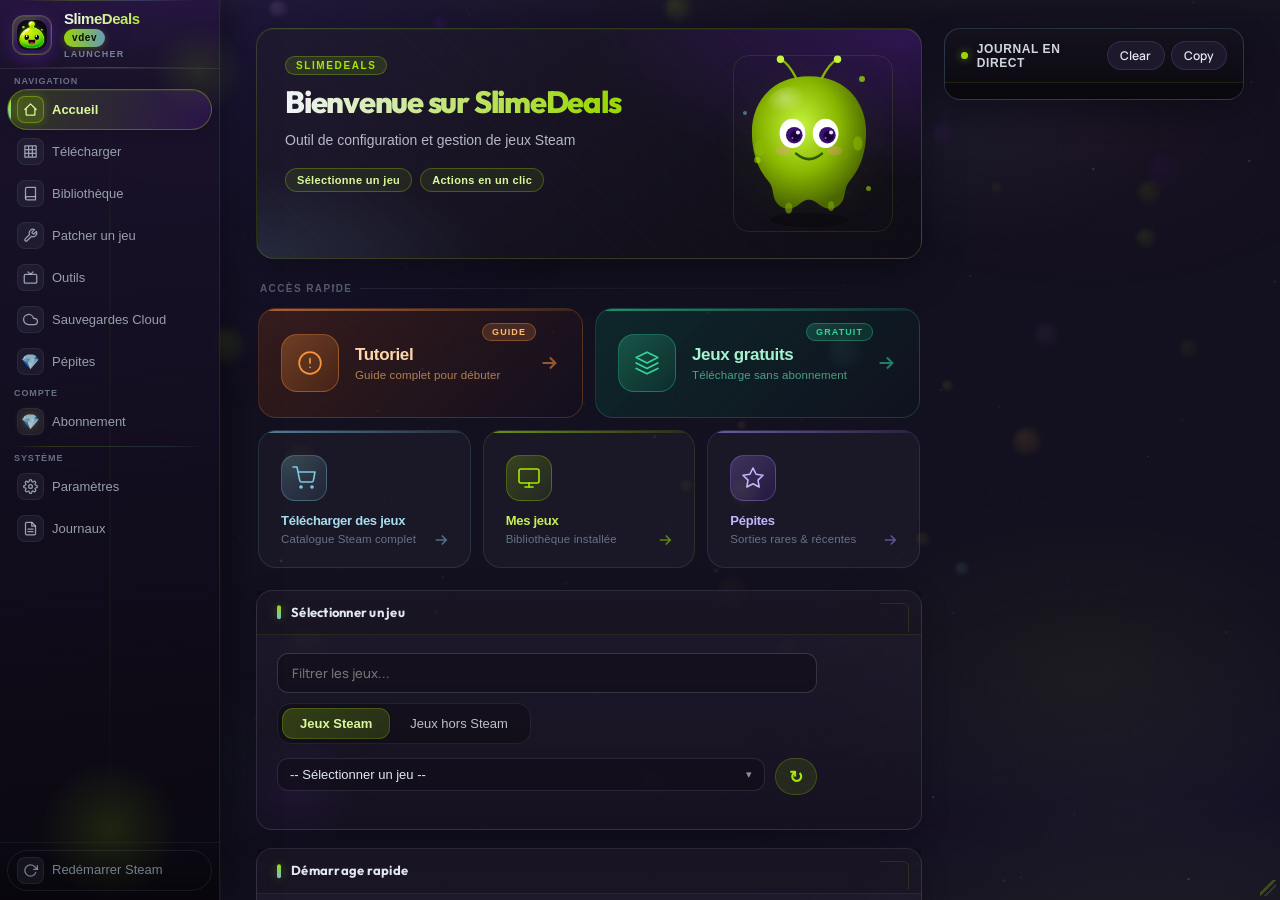
==== commit d6c8a8f2: "feat(pepites): catalogue remote, telechargement BuzzHeavier et sync live Onglet Pepites avec polling" ====
--- a/sff/webui/index.html
+++ b/sff/webui/index.html
@@ -12,6 +12,7 @@
     <link rel="stylesheet" href="css/premium.css">
     <link rel="stylesheet" href="css/pages-slime.css">
     <link rel="stylesheet" href="css/modals-slime.css">
+    <link rel="stylesheet" href="css/design-pro.css">
     <script src="qrc:///qtwebchannel/qwebchannel.js"></script>
 </head>
 <body>
@@ -54,9 +55,9 @@
                 <svg class="nav-icon" viewBox="0 0 24 24"><path d="M18 10h-1.26A8 8 0 109 20h9a5 5 0 000-10z"/></svg>
                 <span class="nav-label" data-i18n="Cloud Saves">Sauvegardes Cloud</span>
             </button>
-            <button class="nav-item" data-page="gamefixes" data-tooltip="Jeux avec fix et multijoueur — bientôt pour Triple Monstre">
-                <span class="nav-icon nav-icon-emoji" aria-hidden="true">🔥</span>
-                <span class="nav-label" data-i18n="Fixed Games">Jeux fixed</span>
+            <button class="nav-item" data-page="gamefixes" data-tooltip="Sorties rares et récentes — téléchargement direct (Triple Monstre)">
+                <span class="nav-icon nav-icon-emoji" aria-hidden="true">💎</span>
+                <span class="nav-label" data-i18n="Fixed Games">Pépites</span>
             </button>
             </div>
             <div class="sidebar-nav-group">
@@ -105,11 +106,200 @@
                         </div>
                     </div>
                     <div class="home-hero-decoration" aria-hidden="true">
-                        <span class="home-hero-orb home-hero-orb--lime"></span>
-                        <span class="home-hero-orb home-hero-orb--violet"></span>
+                        <div class="hero-slime-wrap">
+                            <!-- Halos de fond -->
+                            <div class="hero-slime-halo hero-slime-halo--outer"></div>
+                            <div class="hero-slime-halo hero-slime-halo--inner"></div>
+                            <!-- Slime SVG -->
+                            <svg class="hero-slime-svg" viewBox="0 0 160 190" fill="none" xmlns="http://www.w3.org/2000/svg" shape-rendering="geometricPrecision" text-rendering="geometricPrecision">
+                                <defs>
+                                    <radialGradient id="slimeBodyGrad" cx="42%" cy="38%" r="62%">
+                                        <stop offset="0%" stop-color="#c8f542"/>
+                                        <stop offset="55%" stop-color="#8ab800"/>
+                                        <stop offset="100%" stop-color="#4a6500"/>
+                                    </radialGradient>
+                                    <radialGradient id="slimeGloss" cx="35%" cy="28%" r="38%">
+                                        <stop offset="0%" stop-color="rgba(255,255,255,0.38)"/>
+                                        <stop offset="100%" stop-color="rgba(255,255,255,0)"/>
+                                    </radialGradient>
+                                    <!-- Ombre portée dessinée vectoriellement, sans filter rastérisé -->
+                                    <radialGradient id="slimeDropShadow" cx="50%" cy="0%" r="50%">
+                                        <stop offset="0%" stop-color="rgba(30,70,0,0.55)"/>
+                                        <stop offset="100%" stop-color="rgba(30,70,0,0)"/>
+                                    </radialGradient>
+                                </defs>
+
+                                <!-- Ombre portée au sol -->
+                                <ellipse cx="80" cy="178" rx="42" ry="8" fill="rgba(0,0,0,0.28)" class="slime-shadow-ellipse"/>
+                                <!-- Ombre sous le corps (vectorielle) -->
+                                <ellipse cx="82" cy="158" rx="58" ry="18" fill="url(#slimeDropShadow)"/>
+
+                                <!-- Corps principal — sans filter -->
+                                <path class="slime-body" d="
+                                    M 80 22
+                                    C 38 22, 18 52, 18 82
+                                    C 18 108, 26 124, 36 136
+                                    C 42 143, 40 152, 44 158
+                                    C 50 167, 60 168, 68 162
+                                    C 72 159, 75 156, 80 156
+                                    C 85 156, 88 159, 92 162
+                                    C 100 168, 110 167, 116 158
+                                    C 120 152, 118 143, 124 136
+                                    C 134 124, 142 108, 142 82
+                                    C 142 52, 122 22, 80 22 Z
+                                " fill="url(#slimeBodyGrad)"/>
+
+                                <!-- Reflet glossy -->
+                                <ellipse cx="62" cy="55" rx="28" ry="22" fill="url(#slimeGloss)" opacity="0.85"/>
+
+                                <!-- Gouttes sur les côtés -->
+                                <ellipse cx="27" cy="100" rx="6" ry="9" fill="#8ab800" opacity="0.7"/>
+                                <ellipse cx="133" cy="95" rx="5" ry="8" fill="#8ab800" opacity="0.6"/>
+                                <circle cx="24" cy="113" r="3.5" fill="#a5e901" opacity="0.55"/>
+
+                                <!-- Petites gouttes en bas -->
+                                <ellipse cx="58" cy="165" rx="4" ry="6" fill="#7ba800" opacity="0.65"/>
+                                <ellipse cx="104" cy="163" rx="3.5" ry="5.5" fill="#7ba800" opacity="0.6"/>
+
+                                <!-- Yeux blancs (base) -->
+                                <ellipse cx="62" cy="84" rx="14" ry="16" fill="white"/>
+                                <ellipse cx="98" cy="84" rx="14" ry="16" fill="white"/>
+
+                                <!-- Iris violet profond -->
+                                <circle cx="64" cy="86" r="9" fill="#3b0f6e"/>
+                                <circle cx="100" cy="86" r="9" fill="#3b0f6e"/>
+
+                                <!-- Pupilles -->
+                                <circle cx="65" cy="87" r="5.5" fill="#1a0040"/>
+                                <circle cx="101" cy="87" r="5.5" fill="#1a0040"/>
+
+                                <!-- Reflets dans les yeux -->
+                                <circle cx="68" cy="83" r="2.2" fill="white" opacity="0.9"/>
+                                <circle cx="104" cy="83" r="2.2" fill="white" opacity="0.9"/>
+                                <circle cx="62" cy="89" r="1" fill="white" opacity="0.5"/>
+                                <circle cx="98" cy="89" r="1" fill="white" opacity="0.5"/>
+
+                                <!-- Sourire -->
+                                <path d="M 66 106 Q 80 118 94 106" stroke="#2d5a00" stroke-width="2.8" stroke-linecap="round" fill="none"/>
+
+                                <!-- Petites joues roses -->
+                                <ellipse cx="52" cy="103" rx="8" ry="5" fill="rgba(255,140,180,0.28)"/>
+                                <ellipse cx="108" cy="103" rx="8" ry="5" fill="rgba(255,140,180,0.28)"/>
+
+                                <!-- Antennes -->
+                                <path d="M 66 24 Q 58 8 50 4" stroke="#8ab800" stroke-width="2.5" stroke-linecap="round" fill="none"/>
+                                <circle cx="49" cy="3.5" r="4" fill="#c8f542"/>
+                                <path d="M 94 24 Q 102 8 110 4" stroke="#8ab800" stroke-width="2.5" stroke-linecap="round" fill="none"/>
+                                <circle cx="111" cy="3.5" r="4" fill="#c8f542"/>
+                            </svg>
+
+                            <!-- Particules flottantes -->
+                            <span class="slime-particle slime-particle--1"></span>
+                            <span class="slime-particle slime-particle--2"></span>
+                            <span class="slime-particle slime-particle--3"></span>
+                        </div>
                     </div>
                 </div>
             </header>
+
+            <!-- Section raccourcis navigation — juste sous le hero -->
+            <section class="home-nav-shortcuts" aria-label="Accès rapide aux sections">
+                <div class="home-nav-shortcut-label">Accès rapide</div>
+
+                <!-- ── Rang 1 : boutons principaux ── -->
+                <div class="home-nav-shortcut-cards home-nav-shortcut-cards--main">
+
+                    <!-- Tutoriel -->
+                    <button class="hnsc-card hnsc-card--tutorial" data-page="tutoriel">
+                        <div class="hnsc-glow"></div>
+                        <div class="hnsc-shimmer"></div>
+                        <div class="hnsc-icon-wrap">
+                            <svg viewBox="0 0 24 24" fill="none" stroke="currentColor" stroke-width="1.6" stroke-linecap="round" stroke-linejoin="round">
+                                <circle cx="12" cy="12" r="10"/>
+                                <line x1="12" y1="8" x2="12" y2="12"/>
+                                <line x1="12" y1="16" x2="12.01" y2="16"/>
+                            </svg>
+                        </div>
+                        <div class="hnsc-text">
+                            <span class="hnsc-title">Tutoriel</span>
+                            <span class="hnsc-sub">Guide complet pour débuter</span>
+                        </div>
+                        <div class="hnsc-badge">GUIDE</div>
+                        <svg class="hnsc-arrow" viewBox="0 0 24 24" fill="none" stroke="currentColor" stroke-width="2.2"><path d="M5 12h14M13 6l6 6-6 6"/></svg>
+                    </button>
+
+                    <!-- Jeux gratuits -->
+                    <button class="hnsc-card hnsc-card--freegames" data-page="free-games">
+                        <div class="hnsc-glow"></div>
+                        <div class="hnsc-shimmer"></div>
+                        <div class="hnsc-icon-wrap">
+                            <svg viewBox="0 0 24 24" fill="none" stroke="currentColor" stroke-width="1.6" stroke-linecap="round" stroke-linejoin="round">
+                                <path d="M12 2L2 7l10 5 10-5-10-5z"/>
+                                <path d="M2 17l10 5 10-5"/>
+                                <path d="M2 12l10 5 10-5"/>
+                            </svg>
+                        </div>
+                        <div class="hnsc-text">
+                            <span class="hnsc-title">Jeux gratuits</span>
+                            <span class="hnsc-sub">Télécharge sans abonnement</span>
+                        </div>
+                        <div class="hnsc-badge hnsc-badge--free">GRATUIT</div>
+                        <svg class="hnsc-arrow" viewBox="0 0 24 24" fill="none" stroke="currentColor" stroke-width="2.2"><path d="M5 12h14M13 6l6 6-6 6"/></svg>
+                    </button>
+                </div>
+
+                <!-- ── Rang 2 : raccourcis secondaires ── -->
+                <div class="home-nav-shortcut-cards home-nav-shortcut-cards--secondary">
+
+                    <!-- Store -->
+                    <button class="hnsc-card hnsc-card--store" data-page="store">
+                        <div class="hnsc-glow"></div>
+                        <div class="hnsc-icon-wrap">
+                            <svg viewBox="0 0 24 24" fill="none" stroke="currentColor" stroke-width="1.6" stroke-linecap="round" stroke-linejoin="round">
+                                <circle cx="9" cy="21" r="1"/><circle cx="20" cy="21" r="1"/>
+                                <path d="M1 1h4l2.68 13.39a2 2 0 002 1.61h9.72a2 2 0 002-1.61L23 6H6"/>
+                            </svg>
+                        </div>
+                        <div class="hnsc-text">
+                            <span class="hnsc-title">Télécharger des jeux</span>
+                            <span class="hnsc-sub">Catalogue Steam complet</span>
+                        </div>
+                        <svg class="hnsc-arrow" viewBox="0 0 24 24" fill="none" stroke="currentColor" stroke-width="2.2"><path d="M5 12h14M13 6l6 6-6 6"/></svg>
+                    </button>
+
+                    <!-- Library -->
+                    <button class="hnsc-card hnsc-card--library" data-page="library">
+                        <div class="hnsc-glow"></div>
+                        <div class="hnsc-icon-wrap">
+                            <svg viewBox="0 0 24 24" fill="none" stroke="currentColor" stroke-width="1.6" stroke-linecap="round" stroke-linejoin="round">
+                                <rect x="2" y="3" width="20" height="14" rx="2" ry="2"/>
+                                <line x1="8" y1="21" x2="16" y2="21"/>
+                                <line x1="12" y1="17" x2="12" y2="21"/>
+                            </svg>
+                        </div>
+                        <div class="hnsc-text">
+                            <span class="hnsc-title">Mes jeux</span>
+                            <span class="hnsc-sub">Bibliothèque installée</span>
+                        </div>
+                        <svg class="hnsc-arrow" viewBox="0 0 24 24" fill="none" stroke="currentColor" stroke-width="2.2"><path d="M5 12h14M13 6l6 6-6 6"/></svg>
+                    </button>
+
+                    <!-- Pépites -->
+                    <button class="hnsc-card hnsc-card--pepites" data-page="gamefixes">
+                        <div class="hnsc-glow"></div>
+                        <div class="hnsc-icon-wrap">
+                            <svg viewBox="0 0 24 24" fill="none" stroke="currentColor" stroke-width="1.6" stroke-linecap="round" stroke-linejoin="round">
+                                <polygon points="12 2 15.09 8.26 22 9.27 17 14.14 18.18 21.02 12 17.77 5.82 21.02 7 14.14 2 9.27 8.91 8.26 12 2"/>
+                            </svg>
+                        </div>
+                        <div class="hnsc-text">
+                            <span class="hnsc-title">Pépites</span>
+                            <span class="hnsc-sub">Sorties rares &amp; récentes</span>
+                        </div>
+                        <svg class="hnsc-arrow" viewBox="0 0 24 24" fill="none" stroke="currentColor" stroke-width="2.2"><path d="M5 12h14M13 6l6 6-6 6"/></svg>
+                    </button>
+                </div>
+            </section>
 
             <div class="home-panels">
             <section class="home-panel home-panel--game" aria-labelledby="home-panel-game-title">
@@ -274,6 +464,7 @@
             </div>
             </section>
             </div><!-- /.home-panels -->
+
             </div><!-- /.home-actions -->
 
             <!-- Mini live log panel (top-right) -->
@@ -446,61 +637,6 @@
                 <span>Chargement…</span>
             </div>
 
-            <div id="free-plan-upsell-modal" class="modal modal-bprg-premium modal-sd-upsell hidden">
-                <div class="modal-overlay"></div>
-                <div class="modal-content">
-                    <div class="modal-header">
-                        <h2>Abonnement requis</h2>
-                        <button class="modal-close" type="button" data-tooltip="Fermer">&times;</button>
-                    </div>
-                    <div class="modal-body">
-                        <p>Pour <strong>générer et installer</strong> le jeu de ton choix depuis cette recherche, profiter des jeux <strong>en ligne</strong> et du reste des fonctionnalités SlimeDeals, un <strong>abonnement</strong> est nécessaire.</p>
-                        <p>Toutes les offres sont sur le site : <strong>slimedeals.fr/#tarifs</strong></p>
-                        <p>Tu peux aussi obtenir un abonnement <strong>gratuitement</strong> en suivant les consignes du salon Discord dédié.</p>
-                    </div>
-                    <div class="modal-footer">
-                        <button type="button" class="btn modal-cancel">Fermer</button>
-                        <button type="button" class="btn btn-primary" id="free-upsell-open-tarifs">Ouvrir slimedeals.fr/#tarifs</button>
-                        <button type="button" class="btn" id="free-upsell-open-discord">Abonnement gratuit (Discord)</button>
-                    </div>
-                </div>
-            </div>
-
-            <div id="free-catalog-steam-wait-modal" class="modal modal-sd-wait hidden">
-                <div class="modal-overlay" data-no-close></div>
-                <div class="modal-content">
-                    <div class="modal-header">
-                        <h2>Ajout à Steam</h2>
-                    </div>
-                    <div class="modal-body free-catalog-wait-body">
-                        <div class="free-catalog-wait-icon" aria-hidden="true">🎮</div>
-                        <p class="free-catalog-wait-lead">
-                            <strong id="free-catalog-wait-game">—</strong> va être mis dans ta bibliothèque <strong>Steam</strong>.
-                        </p>
-                        <p id="free-catalog-wait-sub" class="text-muted free-catalog-wait-sub">
-                            Merci de <strong>patienter quelques instants</strong> pendant que le téléchargement et l’enregistrement sur Steam se déroulent.
-                        </p>
-                        <div class="ttc-loading free-catalog-wait-spinner">
-                            <div class="ttc-spinner"></div>
-                            <span>Préparation…</span>
-                        </div>
-                    </div>
-                </div>
-            </div>
-
-            <div id="free-catalog-install-result-modal" class="modal hidden">
-                <div class="modal-overlay"></div>
-                <div class="modal-content">
-                    <div class="modal-header">
-                        <h2 id="free-catalog-result-title">Résultat</h2>
-                        <button class="modal-close" type="button" data-tooltip="Fermer">&times;</button>
-                    </div>
-                    <div class="modal-body" id="free-catalog-result-body"></div>
-                    <div class="modal-footer">
-                        <button type="button" class="btn btn-primary modal-cancel">OK</button>
-                    </div>
-                </div>
-            </div>
         </section>
 
         <!-- Page: Library -->
@@ -1034,46 +1170,126 @@
             </div>
         </section>
 
-        <!-- Page: Jeux fixed (teaser Triple Monstre) -->
+        <!-- Page: Jeux fixed -->
         <section id="page-gamefixes" class="page page-gamefixes">
-            <div class="page-header">
-                <h1 data-i18n="Fixed Games Page Title">🔥 Jeux fixed</h1>
-                <p class="page-subtitle" data-i18n="Fixed Games Page Subtitle">Une section dédiée aux titres avec correctifs prêts à l’emploi et au multijoueur — ça arrive très bientôt.</p>
-            </div>
-            <div class="gamefixes-layout gamefixes-layout--single">
-                <article class="gamefixes-panel gamefixes-panel--fix" aria-labelledby="gamefixes-fix-heading">
-                    <div class="gamefixes-panel-head">
-                        <span class="gamefixes-kicker" data-i18n="Fixed Games Panel Kicker">Bientôt</span>
-                        <h2 id="gamefixes-fix-heading" class="gamefixes-panel-title" data-i18n="Fixed Games Panel Title">Jeux avec fix et multijoueur</h2>
-                    </div>
-                    <p class="gamefixes-lead" data-i18n="Fixed Games Teaser Lead">Ici, tu pourras parcourir plein de jeux avec leur fix intégré, le multijoueur quand c’est prévu, le tout directement depuis le launcher.</p>
-                    <p class="gamefixes-examples" data-i18n="Fixed Games Teaser Examples">Parmi les titres qu’on vise pour l’ouverture : par exemple Crimson Web, Pragmata — la liste s’étoffera régulièrement.</p>
-                    <div class="gamefixes-callout" data-i18n="Fixed Games Triple Badge">📌 Réservé au palier Triple Monstre — ouverture prévue prochainement.</div>
-                    <p class="gamefixes-foot" data-i18n="Fixed Games Teaser Foot">Tu es déjà abonné ou curieux ? Reste connecté sur Discord et sur slimedeals.fr : on annoncera la dispo ici dès que c’est en ligne.</p>
-                </article>
-            </div>
+            <div class="page-header gamefixes-page-header">
+                <h1 data-i18n="Fixed Games Page Title">💎 Pépites</h1>
+                <p class="page-subtitle" data-i18n="Fixed Games Page Subtitle">Sorties rares et récentes — téléchargement direct en un clic depuis le launcher.</p>
+            </div>
+            <div class="gamefixes-callout gamefixes-callout--top" data-i18n="Fixed Games Triple Badge">📌 Réservé au palier Triple Monstre</div>
+            <p id="gamefixes-status" class="gamefixes-status hidden" role="status"></p>
+            <div id="fixed-install-banner" class="fixed-install-banner hidden" role="status" aria-live="polite">
+                <div class="fixed-install-banner-inner">
+                    <div class="fixed-install-banner-head">
+                        <p class="fixed-install-banner-title"><strong id="fixed-banner-game">—</strong> <span id="fixed-banner-pct">0 %</span></p>
+                        <div class="fixed-install-banner-actions">
+                            <button type="button" class="btn btn-ghost btn-sm" id="fixed-banner-expand">Détails</button>
+                            <button type="button" class="btn btn-ghost btn-sm hidden" id="fixed-banner-dismiss">Fermer</button>
+                        </div>
+                    </div>
+                    <div class="fixed-install-banner-bar-wrap"><div class="fixed-install-banner-bar" id="fixed-banner-bar" style="width:0%"></div></div>
+                    <p class="fixed-install-banner-status" id="fixed-banner-status">—</p>
+                </div>
+            </div>
+            <div id="gamefixes-grid" class="gamefixes-grid" aria-live="polite">
+                <p class="gamefixes-loading">Chargement du catalogue…</p>
+            </div>
+            <p class="gamefixes-foot">Les jeux volumineux peuvent prendre du temps. Choisis ton dossier d’installation — les fichiers sont placés dans <code>steamapps/common</code> ou le dossier que tu sélectionnes. 7-Zip ou WinRAR peut être nécessaire pour certaines archives.</p>
         </section>
 
-        <!-- Page: Abonnement (site + parrainage Discord) -->
+        <!-- Page: Abonnement -->
         <section id="page-subscriptions" class="page page-subscriptions">
-            <div class="page-header">
-                <h1 data-i18n="Subscriptions Page Title">💎 Abonnement</h1>
-                <p class="page-subtitle" data-i18n="Subscriptions Page Subtitle">Tarifs sur le site officiel, gestion de ton offre et astuce parrainage.</p>
-            </div>
-            <div class="gamefixes-layout gamefixes-layout--single">
-                <article class="gamefixes-panel gamefixes-panel--subs" aria-labelledby="subscriptions-page-heading">
-                    <div class="gamefixes-panel-head">
-                        <span class="gamefixes-kicker gamefixes-kicker--muted" data-i18n="Subscriptions Panel Kicker">Offres</span>
-                        <h2 id="subscriptions-page-heading" class="gamefixes-panel-title" data-i18n="Subscriptions Panel Heading">SlimeDeals — paliers et paiement</h2>
-                    </div>
-                    <p class="gamefixes-lead" data-i18n="Subscriptions Panel Lead">Découvre les paliers sur le site officiel, compare les offres et gère ton abonnement en quelques clics.</p>
-                    <div class="gamefixes-subs-actions">
-                        <button type="button" class="btn btn-primary" id="subscriptions-open-tarifs" data-i18n="Subscriptions CTA Site">Voir les abonnements sur slimedeals.fr</button>
-                        <button type="button" class="btn" id="subscriptions-open-discord" data-i18n="Subscriptions CTA Discord">Rejoindre le Discord</button>
-                    </div>
-                    <p class="gamefixes-subs-hint" data-i18n="Subscriptions Referral Hint">Tu peux obtenir un abonnement gratuitement en invitant 5 personnes sur le serveur Discord SlimeDeals — conditions et détails sur le site ou dans le salon #avis.</p>
-                </article>
-            </div>
+
+            <!-- Hero abonnement -->
+            <div class="subs-hero">
+                <div class="subs-hero-bg" aria-hidden="true"></div>
+                <div class="subs-hero-content">
+                    <p class="subs-hero-kicker">SlimeDeals</p>
+                    <h1 class="subs-hero-title">Choisis ton accès</h1>
+                    <p class="subs-hero-sub">Déverrouille plus de jeux, de fonctionnalités et de pépites rares.</p>
+                </div>
+                <div class="subs-hero-badge-wrap" aria-hidden="true">
+                    <span class="subs-hero-orb subs-hero-orb--1"></span>
+                    <span class="subs-hero-orb subs-hero-orb--2"></span>
+                </div>
+            </div>
+
+            <!-- Cards paliers -->
+            <div class="subs-tiers">
+
+                <!-- Free -->
+                <div class="subs-tier-card subs-tier-card--free">
+                    <div class="subs-tier-top">
+                        <span class="subs-tier-icon">🌱</span>
+                        <div>
+                            <div class="subs-tier-name">Gratuit</div>
+                            <div class="subs-tier-price">0 €<span>/mois</span></div>
+                        </div>
+                    </div>
+                    <ul class="subs-tier-features">
+                        <li class="feat feat--ok">1 jeu au choix offert parmi 4</li>
+                        <li class="feat feat--ok">DLC inclus</li>
+                        <li class="feat feat--no">Rockstar Games · pas d'accès au bypass GTA V &amp; RDR 2</li>
+                        <li class="feat feat--no">Pas de sauvegardes cloud</li>
+                        <li class="feat feat--no">Pas d'accès multijoueur avancé dans le logiciel</li>
+                        <li class="feat feat--no">Autres outils premium</li>
+                        <li class="feat feat--no">Pas d'accès aux jeux lourdement protégés Denuvo (ex. titres AAA récents)</li>
+                    </ul>
+                    <button class="subs-tier-cta subs-tier-cta--secondary" id="subscriptions-open-discord">Rejoindre Discord</button>
+                </div>
+
+                <!-- 24H Pass -->
+                <div class="subs-tier-card subs-tier-card--standard">
+                    <div class="subs-tier-top">
+                        <span class="subs-tier-icon">⚡</span>
+                        <div>
+                            <div class="subs-tier-name">24H Pass</div>
+                            <div class="subs-tier-price">Voir le site<span>/mois</span></div>
+                        </div>
+                    </div>
+                    <ul class="subs-tier-features">
+                        <li class="feat feat--ok">Accès à 8 jeux Steam au choix</li>
+                        <li class="feat feat--ok">DLC inclus · pas de plafond « illimité » (Pass time-boxed)</li>
+                        <li class="feat feat--no">Pas de sauvegardes cloud</li>
+                        <li class="feat feat--no">Pas d'accès multijoueur avancé</li>
+                        <li class="feat feat--no">Pas de bypass Rockstar (GTA V, RDR 2)</li>
+                        <li class="feat feat--no">Pas d'accès Catalogue Denuvo « avancé » (Pragmata, Black Myth: Wukong, Crimson Desert…)</li>
+                    </ul>
+                    <button class="subs-tier-cta subs-tier-cta--secondary" id="subscriptions-open-tarifs-std">Voir les tarifs</button>
+                </div>
+
+                <!-- Triple Monstre -->
+                <div class="subs-tier-card subs-tier-card--triple">
+                    <div class="subs-tier-badge">Recommandé</div>
+                    <div class="subs-tier-top">
+                        <span class="subs-tier-icon">👑</span>
+                        <div>
+                            <div class="subs-tier-name">Triple Monstre</div>
+                            <div class="subs-tier-price">Voir le site<span>/mois</span></div>
+                        </div>
+                    </div>
+                    <ul class="subs-tier-features">
+                        <li class="feat feat--ok">Accès illimité aux jeux Steam de ton choix</li>
+                        <li class="feat feat--ok">☁ Sauvegardes cloud (Google Drive / sync)</li>
+                        <li class="feat feat--ok">👥 Accès multijoueur avancé (jeux compatibles)</li>
+                        <li class="feat feat--ok">🎮 Bypass Rockstar · GTA V &amp; RDR 2</li>
+                        <li class="feat feat--ok">🛡 Prise en charge élargie des jeux Denuvo (ex. Pragmata, Black Myth: Wukong, Crimson Desert…)</li>
+                        <li class="feat feat--ok">🎧 Support prioritaire · avantages communauté</li>
+                    </ul>
+                    <button class="subs-tier-cta subs-tier-cta--primary" id="subscriptions-open-tarifs">Obtenir Triple Monstre</button>
+                </div>
+            </div>
+
+            <!-- Section parrainage -->
+            <div class="subs-referral">
+                <div class="subs-referral-icon" aria-hidden="true">🎁</div>
+                <div class="subs-referral-text">
+                    <strong>Obtiens un abonnement gratuitement</strong>
+                    <span>Invite 5 personnes sur le Discord SlimeDeals — conditions dans le salon <code>#avis</code>.</span>
+                </div>
+                <button class="subs-tier-cta subs-tier-cta--ghost" id="subscriptions-open-discord-ref">Discord</button>
+            </div>
+
         </section>
 
         <!-- Page: Settings -->
@@ -1085,7 +1301,13 @@
 
             <div class="settings-section">
                 <h2 class="section-title">Thème</h2>
-                <div id="theme-picker" class="theme-grid"></div>
+                <div class="theme-fixed-notice">
+                    <span class="theme-fixed-dot"></span>
+                    <div>
+                        <strong>Mode sombre</strong>
+                        <span>Thème unique — modifie <code>css/design-pro.css</code> pour personnaliser les couleurs.</span>
+                    </div>
+                </div>
             </div>
 
             <div class="settings-section">
@@ -1365,6 +1587,63 @@
         </section>
     </main>
 
+    <!-- Store page modals - outside .page to keep position:fixed -->
+    <div id="free-plan-upsell-modal" class="modal modal-bprg-premium modal-sd-upsell hidden">
+    <div class="modal-overlay"></div>
+    <div class="modal-content">
+    <div class="modal-header">
+    <h2>Abonnement requis</h2>
+    <button class="modal-close" type="button" data-tooltip="Fermer">&times;</button>
+    </div>
+    <div class="modal-body">
+    <p>Pour <strong>générer et installer</strong> le jeu de ton choix depuis cette recherche, profiter des jeux <strong>en ligne</strong> et du reste des fonctionnalités SlimeDeals, un <strong>abonnement</strong> est nécessaire.</p>
+    <p>Toutes les offres sont sur le site : <strong>slimedeals.fr/#tarifs</strong></p>
+    <p>Tu peux aussi obtenir un abonnement <strong>gratuitement</strong> en suivant les consignes du salon Discord dédié.</p>
+    </div>
+    <div class="modal-footer">
+    <button type="button" class="btn modal-cancel">Fermer</button>
+    <button type="button" class="btn btn-primary" id="free-upsell-open-tarifs">Ouvrir slimedeals.fr/#tarifs</button>
+    <button type="button" class="btn" id="free-upsell-open-discord">Abonnement gratuit (Discord)</button>
+    </div>
+    </div>
+    </div>
+
+    <div id="free-catalog-steam-wait-modal" class="modal modal-sd-wait hidden">
+    <div class="modal-overlay"></div>
+    <div class="modal-content">
+    <div class="modal-header">
+    <h2>Ajout à Steam</h2>
+    </div>
+    <div class="modal-body free-catalog-wait-body">
+    <div class="free-catalog-wait-icon" aria-hidden="true">🎮</div>
+    <p class="free-catalog-wait-lead">
+    <strong id="free-catalog-wait-game">—</strong> va être mis dans ta bibliothèque <strong>Steam</strong>.
+    </p>
+    <p id="free-catalog-wait-sub" class="text-muted free-catalog-wait-sub">
+    Merci de <strong>patienter quelques instants</strong> pendant que le téléchargement et l’enregistrement sur Steam se déroulent.
+    </p>
+    <div class="ttc-loading free-catalog-wait-spinner">
+    <div class="ttc-spinner"></div>
+    <span>Préparation…</span>
+    </div>
+    </div>
+    </div>
+    </div>
+
+    <div id="free-catalog-install-result-modal" class="modal hidden">
+    <div class="modal-overlay"></div>
+    <div class="modal-content">
+    <div class="modal-header">
+    <h2 id="free-catalog-result-title">Résultat</h2>
+    <button class="modal-close" type="button" data-tooltip="Fermer">&times;</button>
+    </div>
+    <div class="modal-body" id="free-catalog-result-body"></div>
+    <div class="modal-footer">
+    <button type="button" class="btn btn-primary modal-cancel">OK</button>
+    </div>
+    </div>
+    </div>
+
     <!-- Download Modal -->
     <div id="download-modal" class="modal hidden">
         <div class="modal-overlay"></div>
@@ -1608,7 +1887,7 @@
                     </button>
                     <button type="button" id="library-delete-full" class="btn btn-danger modal-choice-btn">
                         <strong>Supprimer complètement</strong>
-                        <span class="modal-choice-desc">Retire de l'AppList et supprime définitivement tous les fichiers du jeu. Irréversible.</span>
+                        <span class="modal-choice-desc">Ferme Steam, retire de l'AppList, supprime les fichiers du jeu, puis relance Steam. Irréversible.</span>
                     </button>
                 </div>
             </div>
@@ -1781,6 +2060,32 @@
     </div>
 
     <!-- Plan FREE : ONLINE FIX (bibliothèque) — abonnement + Discord #avis -->
+    <!-- Pépites — upsell plan non Triple Monstre -->
+    <div id="gamefixes-upsell-modal" class="modal modal-bprg-premium hidden" aria-labelledby="gamefixes-upsell-title">
+        <div class="modal-overlay"></div>
+        <div class="modal-content">
+            <div class="modal-header bprg-upsell-header">
+                <div class="bprg-upsell-heading">
+                    <span class="bprg-upsell-badge" aria-hidden="true">💎</span>
+                    <div>
+                        <p class="bprg-upsell-kicker">Pépites</p>
+                        <h2 id="gamefixes-upsell-title">Triple Monstre requis</h2>
+                    </div>
+                </div>
+                <button class="modal-close" type="button" data-tooltip="Fermer">&times;</button>
+            </div>
+            <div class="modal-body bprg-upsell-body">
+                <p class="bprg-upsell-lead">Les <strong>Pépites</strong> — jeux rares et récentes sorties — sont réservées au plan <strong>Triple Monstre</strong>.</p>
+                <p class="bprg-upsell-sub">Passe à Triple Monstre pour accéder à ces titres en téléchargement direct depuis le launcher. Tu peux aussi obtenir un accès <strong>gratuitement</strong> via la communauté Discord.</p>
+            </div>
+            <div class="modal-footer bprg-upsell-footer">
+                <button type="button" class="btn modal-cancel">Fermer</button>
+                <button type="button" class="btn btn-primary" id="gamefixes-upsell-tarifs">Voir les offres</button>
+                <button type="button" class="btn bprg-upsell-btn-discord" id="gamefixes-upsell-discord">Abonnement gratuit (Discord)</button>
+            </div>
+        </div>
+    </div>
+
     <div id="library-onlinefix-free-modal" class="modal modal-bprg-premium hidden" aria-labelledby="library-onlinefix-free-title">
         <div class="modal-overlay"></div>
         <div class="modal-content">
@@ -1823,6 +2128,72 @@
         </div>
     </div>
 
+    <!-- Jeux fixed — confirmation installation -->
+    <div id="fixed-game-install-modal" class="modal modal-sd-update hidden" aria-labelledby="fixed-game-install-title">
+        <div class="modal-overlay"></div>
+        <div class="modal-content modal-sd-md">
+            <div class="modal-header">
+                <h2 id="fixed-game-install-title">Installer le jeu</h2>
+                <button type="button" class="modal-close" data-tooltip="Fermer">&times;</button>
+            </div>
+            <div class="modal-body fixed-install-body">
+                <p class="fixed-install-lead">Tu es sur le point de télécharger et d'installer :</p>
+                <p class="fixed-install-game-name" id="fixed-install-game-name">—</p>
+                <p class="fixed-install-size">Taille estimée : <strong id="fixed-install-size">—</strong></p>
+                <div id="fixed-install-resume-box" class="fixed-install-resume-box hidden">
+                    <span class="fixed-install-resume-icon">⚡</span>
+                    <div class="fixed-install-resume-text">
+                        <strong>Reprise disponible</strong> — <span id="fixed-install-resume-human">—</span> déjà téléchargés (<span id="fixed-install-resume-pct">0</span>%)
+                        <br><span class="fixed-install-resume-hint">Le téléchargement reprendra automatiquement là où il s'est arrêté.</span>
+                    </div>
+                    <div class="fixed-install-resume-bar-wrap"><div class="fixed-install-resume-bar" id="fixed-install-resume-bar" style="width:0%"></div></div>
+                </div>
+                <div class="input-group fixed-install-path-group">
+                    <label for="fixed-install-path-select">Dossier d'installation sur ton PC</label>
+                    <select id="fixed-install-path-select" class="fixed-install-select"></select>
+                    <button type="button" class="btn btn-sm" id="fixed-install-browse">Parcourir un autre dossier…</button>
+                    <p class="fixed-install-path-hint" id="fixed-install-path-display">—</p>
+                </div>
+                <div class="fixed-install-disk" id="fixed-install-disk-box">
+                    <p><strong>Espace disque</strong></p>
+                    <ul class="fixed-install-disk-list">
+                        <li>Installation : <span id="fixed-install-free-install">—</span> libre · besoin ~<span id="fixed-install-need">—</span></li>
+                        <li>Téléchargement (temp) : <span id="fixed-install-free-temp">—</span> libre</li>
+                    </ul>
+                    <p class="fixed-install-disk-warn hidden" id="fixed-install-disk-warn"></p>
+                </div>
+            </div>
+            <div class="modal-footer fixed-install-footer">
+                <button type="button" class="btn modal-cancel">Annuler</button>
+                <button type="button" class="btn btn-primary" id="fixed-install-confirm" disabled>Lancer le téléchargement</button>
+            </div>
+        </div>
+    </div>
+
+    <!-- Jeux fixed — progression installation -->
+    <div id="fixed-game-progress-modal" class="modal modal-sd-wait hidden" aria-labelledby="fixed-game-progress-title">
+        <div class="modal-overlay" data-no-close></div>
+        <div class="modal-content modal-sd-md">
+            <div class="modal-header" id="fixed-game-progress-header">
+                <h2 id="fixed-game-progress-title">Installation en cours</h2>
+                <button class="fixed-progress-modal-x" type="button" id="fixed-progress-modal-x" data-tooltip="Réduire" aria-label="Réduire">&times;</button>
+            </div>
+            <div class="modal-body fixed-progress-body">
+                <p class="fixed-progress-game" id="fixed-progress-game-name">—</p>
+                <div class="fixed-progress-bar-wrap">
+                    <div class="fixed-progress-bar" id="fixed-progress-bar" style="width:0%"></div>
+                </div>
+                <p class="fixed-progress-pct" id="fixed-progress-pct">0 %</p>
+                <p class="fixed-progress-status" id="fixed-progress-status">Démarrage…</p>
+                <p class="fixed-progress-error hidden" id="fixed-progress-error" role="alert"></p>
+            </div>
+            <div class="modal-footer fixed-progress-footer">
+                <button type="button" class="btn btn-ghost" id="fixed-progress-minimize">Réduire</button>
+                <button type="button" class="btn btn-primary hidden" id="fixed-progress-close">Fermer</button>
+            </div>
+        </div>
+    </div>
+
     <!-- Mise à jour du launcher -->
     <div id="launcher-update-modal" class="modal modal-sd-update hidden" aria-labelledby="launcher-update-title">
         <div class="modal-overlay"></div>
@@ -1853,6 +2224,9 @@
     <!-- Toast Container -->
     <div id="toast-container" class="toast-container"></div>
 
+    <!-- Canvas bulles de fond -->
+    <canvas id="bg-canvas" class="bg-canvas" aria-hidden="true"></canvas>
+
     <!-- Log panel removed — Logs button opens native GlobalLogWindow via bridge -->
 
     <!-- Scripts -->
@@ -1863,11 +2237,13 @@
     <script src="js/i18n.js"></script>
     <script src="js/app.js"></script>
     <script src="js/store.js"></script>
+    <script src="js/gamefixes.js"></script>
     <script src="js/library.js"></script>
     <script src="js/downloads.js"></script>
     <script src="js/fixgame.js"></script>
     <script src="js/tools.js"></script>
     <script src="js/cloudsaves.js"></script>
     <script src="js/settings.js"></script>
+    <script src="js/particles.js"></script>
 </body>
 </html>
--- a/sff/webui/css/themes.css
+++ b/sff/webui/css/themes.css
@@ -2,16 +2,20 @@
 /* Source: sff/gui/themes.py */
 
 :root, [data-theme="dark"] {
-    --bg: #1a1624;
-    --fg: #e8eaf0;
-    --card-bg: #262033;
+    --bg: #131020;
+    --fg: #e2e8f0;
+    --card-bg: #1e1830;
     --accent: #a5e901;
-    --border: rgba(148, 163, 184, 0.22);
-    --btn-bg: rgba(38, 32, 51, 0.95);
-    --btn-hover: rgba(126, 200, 227, 0.12);
-    --input-bg: #221c2e;
-    --sidebar-bg: #100e16;
+    --accent-dim: rgba(165, 233, 1, 0.75);
+    --border: rgba(148, 163, 184, 0.16);
+    --btn-bg: rgba(32, 26, 46, 0.95);
+    --btn-hover: rgba(165, 233, 1, 0.09);
+    --input-bg: #1a1528;
+    --sidebar-bg: #0d0b16;
     --sidebar-active: #a5e901;
+    --fg-muted: rgba(148, 163, 184, 0.7);
+    --card-bg-rgb: 30, 24, 48;
+    --warning: #d97706;
 }
 
 [data-theme="light"] {
--- a/sff/webui/css/cards.css
+++ b/sff/webui/css/cards.css
@@ -8,36 +8,65 @@
 }
 
 .game-card {
-    background: var(--card-bg);
-    border: 1px solid var(--border);
-    border-radius: 10px;
+    background:
+        linear-gradient(160deg, rgba(255,255,255,0.04) 0%, var(--card-bg) 45%);
+    border: 1px solid rgba(255,255,255,0.08);
+    border-radius: 16px;
     overflow: hidden;
     cursor: pointer;
-    transition: transform 0.25s ease, box-shadow 0.25s ease;
+    transition:
+        transform 0.3s cubic-bezier(0.34, 1.56, 0.64, 1),
+        box-shadow 0.25s cubic-bezier(0.4, 0, 0.2, 1),
+        border-color 0.18s ease;
     position: relative;
+    box-shadow: 0 4px 18px rgba(0,0,0,0.28);
 }
 
 .game-card:hover {
-    transform: translateY(-4px) scale(1.02);
-    box-shadow: 0 12px 30px rgba(0, 0, 0, 0.4);
+    transform: translateY(-6px) scale(1.015);
+    box-shadow:
+        0 20px 50px rgba(0, 0, 0, 0.45),
+        0 0 0 1px rgba(165, 233, 1, 0.22);
+    border-color: rgba(165, 233, 1, 0.25);
 }
 
 .game-card-img {
     width: 100%;
-    height: 160px;
+    height: 165px;
     object-fit: cover;
     background: var(--bg);
     display: block;
+    transition: transform 0.4s cubic-bezier(0.4, 0, 0.2, 1), filter 0.3s ease;
+}
+
+.game-card:hover .game-card-img {
+    transform: scale(1.04);
+    filter: brightness(1.08) saturate(1.05);
+}
+
+.game-card-img-wrap {
+    overflow: hidden;
+    border-radius: 16px 16px 0 0;
+    position: relative;
+}
+
+.game-card-img-wrap::after {
+    content: '';
+    position: absolute;
+    bottom: 0; left: 0; right: 0;
+    height: 55%;
+    background: linear-gradient(to top, rgba(10,8,16,0.75), transparent);
+    pointer-events: none;
 }
 
 .game-card-img-placeholder {
     width: 100%;
-    height: 160px;
-    background: var(--bg);
+    height: 165px;
+    background: linear-gradient(135deg, rgba(97,31,176,0.12), rgba(165,233,1,0.04));
     display: flex;
     align-items: center;
     justify-content: center;
-    opacity: 0.3;
+    opacity: 0.45;
 }
 
 .game-card-img-placeholder svg {
@@ -59,32 +88,37 @@
 }
 
 .badge {
-    padding: 2px 8px;
-    border-radius: 4px;
+    padding: 3px 9px;
+    border-radius: 99px;
     font-size: 10px;
     font-weight: 700;
     text-transform: uppercase;
-    letter-spacing: 0.5px;
+    letter-spacing: 0.06em;
+    backdrop-filter: blur(8px);
+    box-shadow: 0 2px 8px rgba(0,0,0,0.35);
 }
 
 .badge-available {
-    background: rgba(46, 204, 113, 0.9);
-    color: #fff;
+    background: rgba(22, 101, 52, 0.82);
+    color: #bbf7d0;
+    border: 1px solid rgba(74, 222, 128, 0.35);
 }
 
 .badge-downloaded {
-    background: rgba(52, 152, 219, 0.9);
-    color: #fff;
+    background: rgba(14, 56, 91, 0.82);
+    color: #bfdbfe;
+    border: 1px solid rgba(96, 165, 250, 0.35);
 }
 
 .game-card-body {
-    padding: 12px 14px;
+    padding: 13px 15px 12px;
 }
 
 .game-card-name {
     font-size: 14px;
-    font-weight: 600;
+    font-weight: 700;
     line-height: 1.3;
+    letter-spacing: -0.01em;
     display: -webkit-box;
     -webkit-line-clamp: 2;
     -webkit-box-orient: vertical;
@@ -139,15 +173,22 @@
     align-items: center;
     gap: 14px;
     padding: 10px 14px;
-    background: var(--card-bg);
-    border: 1px solid var(--border);
-    border-radius: 8px;
+    background: rgba(255,255,255,0.02);
+    border: 1px solid rgba(255,255,255,0.07);
+    border-radius: 12px;
     cursor: pointer;
-    transition: background 0.15s;
+    transition:
+        background 0.18s ease,
+        border-color 0.18s ease,
+        transform 0.18s ease,
+        box-shadow 0.18s ease;
 }
 
 .game-list-item:hover {
-    background: var(--btn-bg);
+    background: rgba(165, 233, 1, 0.05);
+    border-color: rgba(165, 233, 1, 0.2);
+    transform: translateX(3px);
+    box-shadow: 0 4px 16px rgba(0,0,0,0.18);
 }
 
 .game-list-thumb {
@@ -181,17 +222,37 @@
 /* ── Card stagger animation ─────────────────────────── */
 
 .game-card.stagger-in {
-    animation: cardStaggerIn 0.3s ease forwards;
+    animation: cardStaggerIn 0.35s cubic-bezier(0.16, 1, 0.3, 1) forwards;
     opacity: 0;
 }
 
 @keyframes cardStaggerIn {
     from {
         opacity: 0;
-        transform: translateY(12px);
+        transform: translateY(16px) scale(0.97);
     }
     to {
         opacity: 1;
-        transform: translateY(0);
+        transform: none;
     }
 }
+
+/* ── Card glow overlay on hover ─────────────────────── */
+
+.game-card::before {
+    content: '';
+    position: absolute;
+    inset: 0;
+    border-radius: 16px;
+    background: radial-gradient(circle at 50% 0%, rgba(165, 233, 1, 0.1), transparent 65%);
+    opacity: 0;
+    transition: opacity 0.25s ease;
+    pointer-events: none;
+    z-index: 1;
+}
+
+.game-card:hover::before { opacity: 1; }
+
+.game-card-badges { z-index: 2; }
+.game-card-body   { position: relative; z-index: 1; }
+.game-card-actions { position: relative; z-index: 1; }
--- a/sff/webui/css/animations.css
+++ b/sff/webui/css/animations.css
@@ -1,34 +1,128 @@
-/* SlimeDeals — Transitions, Skeletons, Toasts */
-
-/* ── Page transitions ───────────────────────────────── */
+/* SlimeDeals — Transitions, Skeletons, Toasts, Micro-interactions */
+
+/* ── Keyframes fondamentaux ─────────────────────────────────────── */
 
 @keyframes fadeIn {
     from { opacity: 0; }
-    to { opacity: 1; }
+    to   { opacity: 1; }
+}
+
+@keyframes fadeOut {
+    from { opacity: 1; }
+    to   { opacity: 0; }
 }
 
 @keyframes slideUp {
-    from { opacity: 0; transform: translateY(20px); }
-    to { opacity: 1; transform: translateY(0); }
+    from { opacity: 0; transform: translateY(22px) scale(0.97); }
+    to   { opacity: 1; transform: none; }
+}
+
+@keyframes slideDown {
+    from { opacity: 0; transform: translateY(-14px); }
+    to   { opacity: 1; transform: none; }
 }
 
 @keyframes slideInRight {
-    from { transform: translateX(100%); }
-    to { transform: translateX(0); }
-}
-
-/* ── Loading Skeletons ──────────────────────────────── */
+    from { opacity: 0; transform: translateX(30px); }
+    to   { opacity: 1; transform: none; }
+}
+
+@keyframes slideInLeft {
+    from { opacity: 0; transform: translateX(-20px); }
+    to   { opacity: 1; transform: none; }
+}
+
+@keyframes scaleIn {
+    from { opacity: 0; transform: scale(0.9); }
+    to   { opacity: 1; transform: scale(1); }
+}
+
+@keyframes springIn {
+    from { opacity: 0; transform: scale(0.85) translateY(16px); }
+    60%  { transform: scale(1.02) translateY(-2px); }
+    to   { opacity: 1; transform: none; }
+}
+
+/* ── Spin (spinners) ────────────────────────────────────────────── */
+
+@keyframes spin {
+    to { transform: rotate(360deg); }
+}
+
+/* ── Shimmer (skeletons) ─────────────────────────────────────────── */
+
+@keyframes shimmer {
+    0%   { left: -100%; }
+    100% { left: 200%; }
+}
+
+/* ── Progress bar indéterminée ───────────────────────────────────── */
+
+@keyframes indeterminate {
+    0%   { transform: translateX(-120%); }
+    100% { transform: translateX(380%); }
+}
+
+/* ── Toast in/out ────────────────────────────────────────────────── */
+
+@keyframes toastIn {
+    from { opacity: 0; transform: translateX(50px) scale(0.88); }
+    to   { opacity: 1; transform: none; }
+}
+
+@keyframes toastOut {
+    from { opacity: 1; transform: none; }
+    to   { opacity: 0; transform: translateX(50px) scale(0.88); }
+}
+
+/* ── Pulse glow ───────────────────────────────────────────────────── */
+
+@keyframes pulseGlow {
+    0%, 100% { box-shadow: 0 0 8px rgba(165, 233, 1, 0.3); }
+    50%      { box-shadow: 0 0 22px rgba(165, 233, 1, 0.65); }
+}
+
+/* ── Float up/down ────────────────────────────────────────────────── */
+
+@keyframes float {
+    0%, 100% { transform: translateY(0); }
+    50%      { transform: translateY(-5px); }
+}
+
+/* ── Appear (fade + slide) ────────────────────────────────────────── */
+
+@keyframes appear {
+    from { opacity: 0; transform: translateY(8px); }
+    to   { opacity: 1; transform: none; }
+}
+
+/* ── Dot pulse (log / status) ─────────────────────────────────────── */
+
+@keyframes home-log-dot {
+    0%, 100% { opacity: 1; transform: scale(1); box-shadow: 0 0 6px rgba(61, 220, 132, 0.55); }
+    50%      { opacity: 0.45; transform: scale(0.85); box-shadow: none; }
+}
+
+/* ── Nav bar active pill glow ─────────────────────────────────────── */
+
+@keyframes navPulse {
+    0%, 100% { opacity: 1; box-shadow: 0 0 10px rgba(165, 233, 1, 0.55); }
+    50%      { opacity: 0.8; box-shadow: 0 0 20px rgba(165, 233, 1, 0.85); }
+}
+
+/* ── Loading Skeletons ──────────────────────────────────────────── */
 
 .loading-skeleton {
     display: grid;
     grid-template-columns: repeat(auto-fill, minmax(260px, 1fr));
     gap: 20px;
+    animation: fadeIn 0.3s ease;
 }
 
 .skeleton-card {
-    background: var(--card-bg);
-    border: 1px solid var(--border);
-    border-radius: 10px;
+    background: rgba(255,255,255,0.03);
+    border: 1px solid rgba(255,255,255,0.06);
+    border-radius: 16px;
     height: 280px;
     position: relative;
     overflow: hidden;
@@ -37,24 +131,19 @@
 .skeleton-card::after {
     content: '';
     position: absolute;
-    top: 0;
-    left: -100%;
-    width: 100%;
+    top: 0; left: -100%;
+    width: 60%;
     height: 100%;
     background: linear-gradient(
         90deg,
         transparent,
-        rgba(255,255,255,0.04),
+        rgba(255,255,255,0.055),
         transparent
     );
-    animation: shimmer 1.5s infinite;
-}
-
-@keyframes shimmer {
-    to { left: 100%; }
-}
-
-/* ── Loading Spinner ────────────────────────────────── */
+    animation: shimmer 1.8s ease infinite;
+}
+
+/* ── Loading Spinner ────────────────────────────────────────────── */
 
 .loading-spinner {
     display: flex;
@@ -62,98 +151,97 @@
     justify-content: center;
     padding: 40px;
     font-size: 14px;
-    opacity: 0.6;
+    opacity: 0.65;
+    gap: 12px;
 }
 
 .loading-spinner::before {
     content: '';
-    width: 20px;
-    height: 20px;
-    border: 2px solid var(--border);
-    border-top-color: var(--accent);
+    width: 22px;
+    height: 22px;
+    border: 2px solid rgba(255,255,255,0.08);
+    border-top-color: #a5e901;
     border-radius: 50%;
-    margin-right: 10px;
-    animation: spin 0.8s linear infinite;
-}
-
-@keyframes spin {
-    to { transform: rotate(360deg); }
-}
-
-/* ── Toast Notifications ────────────────────────────── */
+    animation: spin 0.75s linear infinite;
+    box-shadow: 0 0 8px rgba(165, 233, 1, 0.3);
+    flex-shrink: 0;
+}
+
+/* ── Toast Notifications ────────────────────────────────────────── */
 
 .toast-container {
     position: fixed;
-    bottom: 20px;
-    right: 20px;
+    bottom: 22px;
+    right: 22px;
     z-index: 2000;
     display: flex;
     flex-direction: column-reverse;
-    gap: 8px;
+    gap: 10px;
     pointer-events: none;
 }
 
 .toast {
-    padding: 12px 20px;
-    border-radius: 8px;
+    padding: 13px 18px;
+    border-radius: 14px;
     font-size: 13px;
-    font-weight: 500;
+    font-weight: 600;
     color: #fff;
     pointer-events: auto;
-    animation: toastIn 0.3s ease, toastOut 0.3s ease 3.7s forwards;
-    max-width: 360px;
-    box-shadow: 0 4px 16px rgba(0,0,0,0.3);
+    animation: toastIn 0.35s cubic-bezier(0.34, 1.56, 0.64, 1) both,
+               toastOut 0.3s ease 3.7s forwards;
+    max-width: 380px;
     display: flex;
     align-items: center;
-    gap: 8px;
+    gap: 10px;
+    backdrop-filter: blur(16px);
+    box-shadow:
+        0 8px 32px rgba(0,0,0,0.45),
+        0 1px 0 rgba(255,255,255,0.08) inset;
+    border: 1px solid rgba(255,255,255,0.12);
 }
 
 .toast-success {
-    background: #27ae60;
+    background: rgba(22, 101, 52, 0.88);
+    border-color: rgba(74, 222, 128, 0.3);
+    color: #d1fae5;
 }
 
 .toast-error {
-    background: #e74c3c;
+    background: rgba(127, 29, 29, 0.88);
+    border-color: rgba(248, 113, 113, 0.3);
+    color: #fee2e2;
 }
 
 .toast-info {
-    background: #2980b9;
+    background: rgba(14, 56, 91, 0.88);
+    border-color: rgba(96, 165, 250, 0.3);
+    color: #dbeafe;
 }
 
 .toast-warning {
-    background: #f39c12;
-}
-
-@keyframes toastIn {
-    from {
-        opacity: 0;
-        transform: translateX(40px);
-    }
-    to {
-        opacity: 1;
-        transform: translateX(0);
-    }
-}
-
-@keyframes toastOut {
-    from {
-        opacity: 1;
-        transform: translateX(0);
-    }
-    to {
-        opacity: 0;
-        transform: translateX(40px);
-    }
-}
-
-/* ── Progress bar animation ─────────────────────────── */
+    background: rgba(92, 56, 0, 0.88);
+    border-color: rgba(251, 191, 36, 0.3);
+    color: #fef3c7;
+}
+
+/* ── Progress bar animation ─────────────────────────────────────── */
 
 .download-progress-fill.indeterminate {
-    width: 30% !important;
-    animation: indeterminate 1.5s ease infinite;
-}
-
-@keyframes indeterminate {
-    0% { transform: translateX(-100%); }
-    100% { transform: translateX(400%); }
-}
+    width: 35% !important;
+    animation: indeterminate 1.55s cubic-bezier(0.4, 0, 0.6, 1) infinite;
+}
+
+/* ── Stagger children animation ──────────────────────────────────── */
+
+.stagger-in > * {
+    animation: appear 0.3s cubic-bezier(0.16, 1, 0.3, 1) both;
+}
+
+.stagger-in > *:nth-child(1) { animation-delay: 0.00s; }
+.stagger-in > *:nth-child(2) { animation-delay: 0.05s; }
+.stagger-in > *:nth-child(3) { animation-delay: 0.10s; }
+.stagger-in > *:nth-child(4) { animation-delay: 0.15s; }
+.stagger-in > *:nth-child(5) { animation-delay: 0.20s; }
+.stagger-in > *:nth-child(6) { animation-delay: 0.25s; }
+.stagger-in > *:nth-child(7) { animation-delay: 0.30s; }
+.stagger-in > *:nth-child(8) { animation-delay: 0.35s; }
--- a/sff/webui/css/pages-slime.css
+++ b/sff/webui/css/pages-slime.css
@@ -818,3 +818,519 @@
     background: linear-gradient(145deg, #f8fafc 0%, #e0f2fe 100%);
     border-color: rgba(14, 116, 144, 0.2);
 }
+
+/* ── Jeux fixed (catalogue) ── */
+
+.page-gamefixes .gamefixes-callout--top {
+    margin-bottom: 16px;
+}
+
+.page-gamefixes .gamefixes-status {
+    margin-bottom: 14px;
+    padding: 10px 14px;
+    border-radius: 10px;
+    font-size: 13px;
+    background: rgba(165, 233, 1, 0.1);
+    border: 1px solid rgba(165, 233, 1, 0.25);
+    color: #d9f99d;
+}
+
+.page-gamefixes .gamefixes-status--error {
+    background: rgba(239, 68, 68, 0.12);
+    border-color: rgba(248, 113, 113, 0.35);
+    color: #fecaca;
+}
+
+.gamefixes-grid {
+    display: grid;
+    grid-template-columns: repeat(auto-fill, minmax(280px, 1fr));
+    gap: 18px;
+    margin-bottom: 20px;
+}
+
+.gamefixes-loading,
+.gamefixes-empty {
+    grid-column: 1 / -1;
+    opacity: 0.75;
+    font-size: 14px;
+}
+
+.fixed-game-card {
+    border-radius: 16px;
+    border: 1px solid rgba(165, 233, 1, 0.2);
+    background: linear-gradient(168deg, rgba(34, 28, 48, 0.95) 0%, rgba(14, 12, 20, 0.98) 100%);
+    overflow: hidden;
+    display: flex;
+    flex-direction: column;
+    box-shadow: 0 12px 32px rgba(0, 0, 0, 0.35);
+}
+
+.fixed-game-card-cover {
+    height: 140px;
+    background-size: cover;
+    background-position: center;
+    background-color: rgba(0, 0, 0, 0.35);
+}
+
+.fixed-game-card-cover--placeholder {
+    display: flex;
+    align-items: center;
+    justify-content: center;
+    font-size: 2.5rem;
+}
+
+.fixed-game-card-body {
+    padding: 16px 18px 18px;
+    display: flex;
+    flex-direction: column;
+    gap: 8px;
+    flex: 1;
+}
+
+.fixed-game-card-title {
+    margin: 0;
+    font-size: 1.1rem;
+    font-weight: 800;
+    color: #f8fafc;
+}
+
+.fixed-game-card-size {
+    margin: 0;
+    font-size: 12px;
+    color: #a5e901;
+    font-weight: 600;
+}
+
+.fixed-game-card-tags {
+    margin: 0;
+    display: flex;
+    flex-wrap: wrap;
+    gap: 6px;
+}
+
+.fixed-game-card-tags span {
+    font-size: 11px;
+    padding: 3px 8px;
+    border-radius: 8px;
+    background: rgba(97, 31, 176, 0.35);
+    border: 1px solid rgba(167, 139, 250, 0.3);
+    color: #e9d5ff;
+}
+
+.fixed-game-card-tags .fixed-game-tag-online {
+    background: rgba(34, 197, 94, 0.18);
+    border-color: rgba(34, 197, 94, 0.55);
+    color: #86efac;
+    font-weight: 600;
+    animation: fixed-game-online-pulse 1.5s ease-in-out infinite;
+}
+
+@keyframes fixed-game-online-pulse {
+    0%, 100% {
+        opacity: 1;
+        box-shadow: 0 0 0 0 rgba(34, 197, 94, 0.45);
+    }
+    50% {
+        opacity: 0.82;
+        box-shadow: 0 0 10px 2px rgba(34, 197, 94, 0.35);
+    }
+}
+
+.fixed-game-progress {
+    height: 6px;
+    border-radius: 4px;
+    background: rgba(0, 0, 0, 0.35);
+    overflow: hidden;
+}
+
+.fixed-game-progress-bar {
+    height: 100%;
+    background: linear-gradient(90deg, #a5e901, #7ec8e3);
+    transition: width 0.25s ease;
+}
+
+.fixed-game-progress-label {
+    margin: 0;
+    font-size: 11px;
+    opacity: 0.8;
+    line-height: 1.4;
+}
+
+.fixed-game-download-btn {
+    margin-top: auto;
+    width: 100%;
+}
+
+/* Reprise téléchargement sur carte Pépites */
+.fixed-resume-bar-wrap {
+    width: 100%;
+    height: 3px;
+    background: rgba(165, 233, 1, 0.15);
+    border-radius: 99px;
+    overflow: hidden;
+    margin-top: 4px;
+}
+
+.fixed-resume-bar {
+    height: 100%;
+    background: linear-gradient(90deg, #6e9c00, #a5e901);
+    border-radius: 99px;
+}
+
+.fixed-resume-label {
+    margin: 4px 0 0;
+    font-size: 11px;
+    color: rgba(165, 233, 1, 0.8);
+    font-weight: 600;
+    line-height: 1.3;
+}
+
+.fixed-game-download-btn--resume {
+    background: linear-gradient(135deg, rgba(110, 156, 0, 0.3), rgba(165, 233, 1, 0.15)) !important;
+    border-color: rgba(165, 233, 1, 0.4) !important;
+    color: #a5e901 !important;
+}
+
+.fixed-game-download-btn--resume:hover {
+    background: linear-gradient(135deg, rgba(110, 156, 0, 0.5), rgba(165, 233, 1, 0.25)) !important;
+    box-shadow: 0 4px 16px rgba(165, 233, 1, 0.2) !important;
+}
+
+.fixed-game-download-btn--locked {
+    margin-top: auto;
+    width: 100%;
+    background: rgba(255, 255, 255, 0.04);
+    border: 1px solid rgba(255, 255, 255, 0.1);
+    color: rgba(148, 163, 184, 0.7);
+    font-size: 12px;
+    font-weight: 600;
+    padding: 9px 14px;
+    border-radius: 10px;
+    cursor: pointer;
+    transition: background 0.2s, border-color 0.2s, color 0.2s;
+}
+
+.fixed-game-download-btn--locked:hover {
+    background: rgba(165, 233, 1, 0.07);
+    border-color: rgba(165, 233, 1, 0.25);
+    color: rgba(165, 233, 1, 0.8);
+}
+
+/* Modale confirmation installation jeux fixed */
+
+.fixed-install-body {
+    display: flex;
+    flex-direction: column;
+    gap: 14px;
+}
+
+.fixed-install-lead {
+    margin: 0;
+    opacity: 0.85;
+    font-size: 14px;
+}
+
+.fixed-install-game-name {
+    margin: 0;
+    font-size: 1.35rem;
+    font-weight: 800;
+    color: #a5e901;
+    letter-spacing: -0.02em;
+}
+
+.fixed-install-size {
+    margin: 0;
+    font-size: 14px;
+}
+
+.fixed-install-size strong {
+    color: #7ec8e3;
+}
+
+.fixed-install-path-group label {
+    display: block;
+    font-size: 12px;
+    font-weight: 600;
+    margin-bottom: 6px;
+    opacity: 0.85;
+}
+
+.fixed-install-select {
+    width: 100%;
+    margin-bottom: 8px;
+    padding: 10px 12px;
+    border-radius: 10px;
+    border: 1px solid rgba(148, 163, 184, 0.28);
+    background: rgba(15, 12, 22, 0.65);
+    color: #f1f5f9;
+    font-size: 13px;
+}
+
+.fixed-install-path-hint {
+    margin: 8px 0 0;
+    font-size: 12px;
+    line-height: 1.45;
+    word-break: break-all;
+    color: rgba(203, 213, 225, 0.85);
+}
+
+.fixed-install-disk {
+    padding: 12px 14px;
+    border-radius: 12px;
+    background: rgba(15, 12, 22, 0.55);
+    border: 1px solid rgba(148, 163, 184, 0.2);
+}
+
+.fixed-install-disk p {
+    margin: 0 0 8px;
+    font-size: 13px;
+}
+
+.fixed-install-disk-list {
+    margin: 0;
+    padding-left: 18px;
+    font-size: 12px;
+    line-height: 1.55;
+    color: rgba(226, 232, 240, 0.9);
+}
+
+.fixed-install-disk-box--ok {
+    border-color: rgba(165, 233, 1, 0.35);
+    background: rgba(165, 233, 1, 0.06);
+}
+
+.fixed-install-disk-box--fail {
+    border-color: rgba(248, 113, 113, 0.4);
+    background: rgba(239, 68, 68, 0.08);
+}
+
+.fixed-install-disk-warn {
+    margin: 10px 0 0;
+    font-size: 12px;
+    color: #fecaca;
+    line-height: 1.45;
+}
+
+/* ── Bloc reprise téléchargement ──────────────────────────── */
+.fixed-install-resume-box {
+    display: flex;
+    align-items: flex-start;
+    gap: 10px;
+    padding: 11px 14px;
+    border-radius: 12px;
+    background: rgba(165, 233, 1, 0.07);
+    border: 1px solid rgba(165, 233, 1, 0.3);
+    flex-direction: column;
+}
+
+.fixed-install-resume-box > :first-child {
+    display: flex;
+    align-items: flex-start;
+    gap: 10px;
+    width: 100%;
+}
+
+.fixed-install-resume-icon {
+    font-size: 18px;
+    flex-shrink: 0;
+    margin-top: 1px;
+}
+
+.fixed-install-resume-text {
+    font-size: 12px;
+    line-height: 1.5;
+    color: rgba(226, 232, 240, 0.95);
+}
+
+.fixed-install-resume-text strong {
+    color: #a5e901;
+    font-size: 13px;
+}
+
+.fixed-install-resume-hint {
+    font-size: 11px;
+    color: rgba(148, 163, 184, 0.8);
+}
+
+.fixed-install-resume-bar-wrap {
+    width: 100%;
+    height: 4px;
+    background: rgba(165, 233, 1, 0.15);
+    border-radius: 99px;
+    overflow: hidden;
+    margin-top: 2px;
+}
+
+.fixed-install-resume-bar {
+    height: 100%;
+    background: linear-gradient(90deg, #a5e901, #5fd35f);
+    border-radius: 99px;
+    transition: width 0.4s ease;
+}
+
+.fixed-install-footer .btn-primary:disabled {
+    opacity: 0.45;
+    cursor: not-allowed;
+}
+
+/* Modale progression installation */
+
+/* Bannière progression (modale réduite) */
+
+.fixed-install-banner {
+    margin-bottom: 16px;
+    border-radius: 14px;
+    border: 1px solid rgba(165, 233, 1, 0.35);
+    background: linear-gradient(135deg, rgba(34, 28, 48, 0.95) 0%, rgba(20, 16, 30, 0.98) 100%);
+    box-shadow: 0 8px 24px rgba(0, 0, 0, 0.35);
+}
+
+.fixed-install-banner--ok {
+    border-color: rgba(165, 233, 1, 0.5);
+}
+
+.fixed-install-banner--fail {
+    border-color: rgba(248, 113, 113, 0.45);
+    background: linear-gradient(135deg, rgba(50, 20, 24, 0.95) 0%, rgba(20, 12, 16, 0.98) 100%);
+}
+
+.fixed-install-banner-inner {
+    padding: 14px 16px;
+}
+
+.fixed-install-banner-head {
+    display: flex;
+    align-items: flex-start;
+    justify-content: space-between;
+    gap: 12px;
+    margin-bottom: 10px;
+}
+
+.fixed-install-banner-title {
+    margin: 0;
+    font-size: 15px;
+    color: #f8fafc;
+}
+
+.fixed-install-banner-title strong {
+    color: #a5e901;
+}
+
+.fixed-install-banner-actions {
+    display: flex;
+    gap: 6px;
+    flex-shrink: 0;
+}
+
+.fixed-install-banner-bar-wrap {
+    height: 8px;
+    border-radius: 5px;
+    background: rgba(0, 0, 0, 0.4);
+    overflow: hidden;
+    margin-bottom: 8px;
+}
+
+.fixed-install-banner-bar {
+    height: 100%;
+    width: 0;
+    background: linear-gradient(90deg, #a5e901, #7ec8e3);
+    transition: width 0.3s ease;
+}
+
+.fixed-install-banner-status {
+    margin: 0;
+    font-size: 13px;
+    line-height: 1.45;
+    color: rgba(226, 232, 240, 0.88);
+}
+
+.fixed-progress-body {
+    display: flex;
+    flex-direction: column;
+    gap: 12px;
+    text-align: center;
+}
+
+.fixed-progress-game {
+    margin: 0;
+    font-size: 1.2rem;
+    font-weight: 800;
+    color: #a5e901;
+}
+
+.fixed-progress-bar-wrap {
+    height: 10px;
+    border-radius: 6px;
+    background: rgba(0, 0, 0, 0.4);
+    overflow: hidden;
+    margin-top: 4px;
+}
+
+.fixed-progress-bar {
+    height: 100%;
+    width: 0;
+    background: linear-gradient(90deg, #a5e901, #7ec8e3);
+    transition: width 0.3s ease;
+}
+
+.fixed-progress-pct {
+    margin: 0;
+    font-size: 1.5rem;
+    font-weight: 800;
+    color: #f8fafc;
+    font-variant-numeric: tabular-nums;
+}
+
+.fixed-progress-status {
+    margin: 0;
+    font-size: 14px;
+    line-height: 1.5;
+    color: rgba(226, 232, 240, 0.9);
+    min-height: 2.5em;
+}
+
+.fixed-progress-error {
+    margin: 0;
+    padding: 10px 12px;
+    border-radius: 10px;
+    font-size: 13px;
+    line-height: 1.45;
+    text-align: left;
+    color: #fecaca;
+    background: rgba(239, 68, 68, 0.12);
+    border: 1px solid rgba(248, 113, 113, 0.35);
+}
+
+#fixed-game-progress-header.fixed-progress-header--ok h2 {
+    color: #a5e901;
+}
+
+#fixed-game-progress-header.fixed-progress-header--fail h2 {
+    color: #f87171;
+}
+
+.fixed-progress-footer {
+    justify-content: center;
+    gap: 10px;
+}
+
+#fixed-game-progress-header .fixed-progress-modal-x {
+    margin-left: auto;
+    border: none;
+    background: transparent;
+    color: rgba(248, 250, 252, 0.75);
+    font-size: 1.5rem;
+    line-height: 1;
+    cursor: pointer;
+    padding: 0 4px;
+}
+
+#fixed-game-progress-header .fixed-progress-modal-x:hover {
+    color: #a5e901;
+}
+
+#fixed-game-progress-header {
+    display: flex;
+    align-items: center;
+    gap: 12px;
+}
--- a/sff/webui/css/modals-slime.css
+++ b/sff/webui/css/modals-slime.css
@@ -27,9 +27,8 @@
 }
 
 .modal-overlay {
-    background: rgba(6, 5, 12, 0.78);
-    backdrop-filter: blur(8px);
-    -webkit-backdrop-filter: blur(8px);
+    background: rgba(6, 5, 12, 0.82);
+    /* Pas de backdrop-filter : évite le flou sur tout le contenu derrière */
 }
 
 .modal-content {
--- a/sff/webui/css/design-pro.css
+++ b/sff/webui/css/design-pro.css
@@ -0,0 +1,3230 @@
+/* ╔══════════════════════════════════════════════════════════════════╗
+   ║  SlimeDeals — Design Pro v2                                      ║
+   ║  Glassmorphism · Fluide · Moderne · Premium                      ║
+   ╚══════════════════════════════════════════════════════════════════╝ */
+
+/* ══ CANVAS BULLES ════════════════════════════════════════════════ */
+.bg-canvas {
+    position: fixed;
+    inset: 0;
+    width: 100%;
+    height: 100%;
+    pointer-events: none;
+    z-index: 0;
+    opacity: 1;
+}
+
+/* ══ DOT-GRID GLOBAL (fond pointillé ultra-subtil) ════════════════ */
+body {
+    background-image:
+        radial-gradient(circle, rgba(165,233,1,0.07) 1px, transparent 1px),
+        radial-gradient(circle, rgba(126,200,227,0.04) 1px, transparent 1px);
+    background-size: 36px 36px, 72px 72px;
+    background-position: 0 0, 18px 18px;
+}
+
+/* Tout le layout au-dessus du canvas */
+#content {
+    position: relative;
+    z-index: 1;
+}
+/* sidebar garde son position: fixed de main.css — ne pas toucher */
+#sidebar { z-index: 10; }
+/* overlay = fond sombre derrière le contenu, doit être SOUS modal-content */
+.modal-overlay { z-index: 0; }
+/* contenu = au-dessus de l'overlay */
+.modal-content { position: relative; z-index: 1; }
+.toast-container { z-index: 2000; }
+
+/* ══ MESH GRADIENTS sur la zone de contenu ════════════════════════ */
+.content::before {
+    content: '';
+    position: fixed;
+    inset: 0;
+    background:
+        radial-gradient(ellipse 50% 40% at 15% 20%, rgba(97,31,176,0.07) 0%, transparent 65%),
+        radial-gradient(ellipse 40% 35% at 85% 75%, rgba(165,233,1,0.05) 0%, transparent 60%),
+        radial-gradient(ellipse 30% 25% at 75% 15%, rgba(126,200,227,0.04) 0%, transparent 55%);
+    pointer-events: none;
+    z-index: 0;
+}
+
+.content > * { position: relative; z-index: 1; }
+
+/* ══ DÉCORATIONS SIDEBAR ══════════════════════════════════════════ */
+
+/* Orbe violet bas de sidebar */
+.sidebar::after {
+    content: '';
+    position: absolute;
+    bottom: -30px;
+    left: -20px;
+    width: 140px;
+    height: 140px;
+    border-radius: 50%;
+    background: radial-gradient(circle, rgba(97,31,176,0.18) 0%, transparent 65%);
+    pointer-events: none;
+    z-index: 0;
+    animation: haloBreath 5s ease-in-out infinite;
+}
+
+/* Orbe lime en haut de sidebar */
+.sidebar::before {
+    content: '';
+    position: absolute;
+    top: 20px;
+    right: -30px;
+    width: 100px;
+    height: 100px;
+    border-radius: 50%;
+    background: radial-gradient(circle, rgba(165,233,1,0.10) 0%, transparent 65%);
+    pointer-events: none;
+    z-index: 0;
+    animation: haloBreath 4s ease-in-out infinite 1.5s;
+}
+
+/* Ligne déco verticale dans la sidebar */
+.sidebar-nav::before {
+    content: '';
+    position: absolute;
+    left: 50%;
+    top: 10%;
+    height: 80%;
+    width: 1px;
+    background: linear-gradient(180deg,
+        transparent,
+        rgba(165,233,1,0.06) 20%,
+        rgba(165,233,1,0.06) 80%,
+        transparent);
+    pointer-events: none;
+    transform: translateX(-50%);
+}
+
+/* ══ DÉCORATIONS HERO HOME ════════════════════════════════════════ */
+
+/* Lignes diagonales subtiles */
+.home-hero::before {
+    content: '';
+    position: absolute;
+    inset: 0;
+    background-image:
+        linear-gradient(135deg, rgba(165,233,1,0.03) 1px, transparent 1px),
+        linear-gradient(45deg, rgba(126,200,227,0.02) 1px, transparent 1px);
+    background-size: 28px 28px;
+    border-radius: inherit;
+    pointer-events: none;
+    z-index: 0;
+}
+
+/* ══ DÉCORATIONS SECTION-GROUP ════════════════════════════════════ */
+
+/* Coin décoratif en haut à droite des sections */
+.settings-section::after,
+.home-panel::after {
+    content: '';
+    position: absolute;
+    top: 12px; right: 12px;
+    width: 28px; height: 28px;
+    border-top: 1px solid rgba(165,233,1,0.12);
+    border-right: 1px solid rgba(165,233,1,0.12);
+    border-radius: 0 6px 0 0;
+    pointer-events: none;
+}
+
+.home-panel {
+    position: relative;
+    overflow: hidden;
+}
+
+/* Lueur en bas à gauche des home-panels */
+.home-panel::before {
+    content: '';
+    position: absolute;
+    bottom: -20px;
+    left: -20px;
+    width: 120px;
+    height: 120px;
+    border-radius: 50%;
+    background: radial-gradient(circle, rgba(97,31,176,0.10) 0%, transparent 70%);
+    pointer-events: none;
+}
+
+/* ══ DÉCORATIONS PAGE-HEADER ══════════════════════════════════════ */
+.page-header {
+    position: relative;
+    overflow: hidden;
+}
+
+.page-header::after {
+    content: '';
+    position: absolute;
+    right: -40px;
+    top: -40px;
+    width: 180px;
+    height: 180px;
+    border-radius: 50%;
+    background: radial-gradient(circle, rgba(165,233,1,0.06) 0%, transparent 65%);
+    pointer-events: none;
+    animation: haloBreath 6s ease-in-out infinite;
+}
+
+/* ══ GRID LINES dans les panels (effet tech) ══════════════════════ */
+.gamefixes-panel,
+.library-panel--collection,
+.home-panel--game {
+    position: relative;
+}
+
+.gamefixes-panel::before,
+.library-panel--collection::before {
+    content: '';
+    position: absolute;
+    inset: 0;
+    background-image:
+        linear-gradient(0deg, rgba(255,255,255,0.015) 1px, transparent 1px);
+    background-size: 100% 40px;
+    border-radius: inherit;
+    pointer-events: none;
+    opacity: 0.6;
+}
+
+/* ══ COIN DÉCORATIF SUR CARDS ═════════════════════════════════════ */
+.action-card::before {
+    content: '';
+    position: absolute;
+    bottom: 8px; right: 8px;
+    width: 18px; height: 18px;
+    border-bottom: 1px solid rgba(165,233,1,0.1);
+    border-right: 1px solid rgba(165,233,1,0.1);
+    border-radius: 0 0 5px 0;
+    pointer-events: none;
+    z-index: 1;
+    transition: border-color 0.2s ease;
+}
+.action-card:hover::before {
+    border-color: rgba(165,233,1,0.3);
+}
+
+/* ══ FLOATING BADGES sur les cards de jeux ═══════════════════════ */
+/* Coin décoratif retiré — remplacé par la barre ::after */
+
+/* ══ BANDE LUMINEUSE ANIMÉE — sidebar bas ══════════════════════════ */
+.sidebar-bottom::before {
+    content: '';
+    position: absolute;
+    top: 0; left: 10%; right: 10%;
+    height: 1px;
+    background: linear-gradient(90deg,
+        transparent,
+        rgba(165,233,1,0.25),
+        rgba(126,200,227,0.2),
+        transparent);
+    animation: shimmer 3s ease-in-out infinite;
+}
+
+@keyframes shimmer {
+    0%, 100% { opacity: 0.4; transform: scaleX(0.8); }
+    50%       { opacity: 1;   transform: scaleX(1); }
+}
+
+/* ══ PILL GLOBAL — tous les boutons → full pill ═══════════════════ */
+.btn,
+.btn-sm,
+.btn-lg,
+.btn-primary,
+.btn-danger,
+.btn-ghost,
+.btn-outline,
+.btn-icon,
+.lib-btn,
+.subs-tier-cta,
+.home-refresh-btn,
+.pagination-btn,
+.library-refresh-btn,
+.fixedgame-card .btn,
+.modal-footer .btn,
+.modal-body .btn,
+input[type="submit"],
+input[type="button"] {
+    border-radius: 99px !important;
+}
+
+/* Boutons dans des contextes imbriqués */
+.action-grid .btn,
+.library-controls .btn,
+.input-with-btn .btn,
+.gamefixes-subs-actions .btn,
+.cloudsaves-card .btn,
+.store-hero .btn,
+.library-hero .btn,
+.settings-section .btn,
+.home-panel .btn,
+.action-card,
+button.nav-item,
+.modal-close {
+    border-radius: 99px !important;
+}
+
+/* Action-card reste carré mais ses boutons internes pill */
+.action-card {
+    border-radius: 14px !important;
+}
+
+/* ── Variables pro ───────────────────────────────────────────────── */
+:root {
+    --radius-sm: 8px;
+    --radius-md: 14px;
+    --radius-lg: 20px;
+    --radius-xl: 26px;
+    --glass-bg: rgba(255, 255, 255, 0.04);
+    --glass-border: rgba(255, 255, 255, 0.08);
+    --glass-blur: blur(18px);
+    --glow-accent: rgba(165, 233, 1, 0.22);
+    --glow-purple: rgba(97, 31, 176, 0.35);
+    --shadow-card: 0 4px 24px rgba(0,0,0,0.35), 0 1px 0 rgba(255,255,255,0.04) inset;
+    --shadow-modal: 0 32px 80px rgba(0,0,0,0.62), 0 0 0 1px rgba(255,255,255,0.07) inset;
+    --transition-fast: 0.15s cubic-bezier(0.4, 0, 0.2, 1);
+    --transition-med: 0.25s cubic-bezier(0.4, 0, 0.2, 1);
+    --transition-spring: 0.35s cubic-bezier(0.34, 1.56, 0.64, 1);
+}
+
+/* ── Body — fond amélioré ────────────────────────────────────────── */
+body {
+    font-family: 'Inter', -apple-system, BlinkMacSystemFont, 'Segoe UI', sans-serif;
+    background: var(--bg);
+    background-image:
+        radial-gradient(ellipse 80% 50% at 20% -10%, rgba(97, 31, 176, 0.18) 0%, transparent 65%),
+        radial-gradient(ellipse 60% 40% at 90% 110%, rgba(165, 233, 1, 0.07) 0%, transparent 55%);
+    background-attachment: fixed;
+}
+
+/* ── Scrollbar ultra-fine ────────────────────────────────────────── */
+::-webkit-scrollbar { width: 5px; height: 5px; }
+::-webkit-scrollbar-track { background: transparent; }
+::-webkit-scrollbar-thumb {
+    background: rgba(165, 233, 1, 0.22);
+    border-radius: 99px;
+}
+::-webkit-scrollbar-thumb:hover { background: rgba(165, 233, 1, 0.42); }
+
+/* ── Sidebar — glassmorphism premium ─────────────────────────────── */
+.sidebar {
+    background:
+        linear-gradient(175deg, rgba(28, 20, 46, 0.96) 0%, rgba(10, 8, 16, 0.98) 100%);
+    border-right: 1px solid rgba(165, 233, 1, 0.1);
+    box-shadow: 4px 0 40px rgba(0, 0, 0, 0.55), 1px 0 0 rgba(255,255,255,0.03);
+    backdrop-filter: blur(2px);
+    transition: width var(--transition-med);
+}
+
+/* ── Sidebar — overflow caché, jamais de scroll ─────────────────── */
+.sidebar-nav {
+    overflow-y: hidden;
+    overflow-x: hidden;
+    padding: 4px 0 6px;
+}
+
+.sidebar-nav-group {
+    margin-bottom: 0;
+}
+
+.sidebar-nav-label {
+    margin: 6px 14px 3px;
+    font-size: 9px;
+    letter-spacing: 0.1em;
+}
+
+.sidebar-nav-group:first-child .sidebar-nav-label {
+    margin-top: 3px;
+}
+
+/* ── Logo section ───────────────────────────────────────────────── */
+.sidebar-logo {
+    padding: 10px 12px 9px;
+    border-bottom: 1px solid rgba(165, 233, 1, 0.08);
+    background: linear-gradient(180deg, rgba(97, 31, 176, 0.14) 0%, transparent 100%);
+    position: relative;
+}
+
+.sidebar-icon {
+    width: 30px;
+    height: 30px;
+}
+
+.sidebar-title {
+    font-size: 13px;
+}
+
+.sidebar-tagline {
+    font-size: 9px;
+}
+
+.sidebar-logo::after {
+    content: '';
+    position: absolute;
+    bottom: 0; left: 14px; right: 14px;
+    height: 1px;
+    background: linear-gradient(90deg, transparent, rgba(165, 233, 1, 0.28), transparent);
+}
+
+.sidebar-logo-mark {
+    border-radius: 12px;
+    background:
+        radial-gradient(circle at 35% 25%, rgba(165, 233, 1, 0.25), transparent 60%),
+        rgba(97, 31, 176, 0.3);
+    border: 1px solid rgba(165, 233, 1, 0.28);
+    box-shadow:
+        0 4px 16px rgba(97, 31, 176, 0.45),
+        0 0 0 1px rgba(165, 233, 1, 0.12) inset;
+    padding: 4px;
+    transition: box-shadow var(--transition-med), transform var(--transition-med);
+}
+
+.sidebar-logo-mark:hover {
+    box-shadow:
+        0 8px 28px rgba(97, 31, 176, 0.6),
+        0 0 0 1px rgba(165, 233, 1, 0.22) inset;
+    transform: scale(1.03);
+}
+
+.sidebar-title {
+    font-size: 15px;
+    font-weight: 800;
+    letter-spacing: -0.03em;
+    background: linear-gradient(90deg, #f0f4f8 0%, #a5e901 130%);
+    -webkit-background-clip: text;
+    background-clip: text;
+    -webkit-text-fill-color: transparent;
+}
+
+.sidebar-version {
+    font-size: 10px;
+    font-weight: 700;
+    padding: 2px 8px;
+    border-radius: 99px;
+    background: linear-gradient(90deg, rgba(165, 233, 1, 0.9), rgba(126, 200, 227, 0.75));
+    color: #0a0f05;
+    letter-spacing: 0.06em;
+    box-shadow: 0 2px 8px rgba(165, 233, 1, 0.25);
+}
+
+/* ── Nav items — compacts, sans scroll ───────────────────────────── */
+.nav-item {
+    position: relative;
+    display: flex;
+    align-items: center;
+    gap: 8px;
+    width: calc(100% - 14px);
+    margin: 1px 7px;
+    padding: 6px 9px;
+    border: 1px solid transparent;
+    border-radius: 99px;
+    background: none;
+    color: rgba(203, 213, 225, 0.72);
+    font-size: 13px;
+    font-weight: 500;
+    cursor: pointer;
+    transition:
+        background var(--transition-fast),
+        color var(--transition-fast),
+        border-color var(--transition-fast),
+        transform var(--transition-fast),
+        box-shadow var(--transition-fast);
+    white-space: nowrap;
+    overflow: hidden;
+}
+
+.nav-item::after {
+    content: '';
+    position: absolute;
+    inset: 0;
+    border-radius: 12px;
+    background: radial-gradient(circle at var(--mx, 50%) var(--my, 50%), rgba(165, 233, 1, 0.12), transparent 65%);
+    opacity: 0;
+    transition: opacity var(--transition-fast);
+    pointer-events: none;
+    z-index: 0;
+}
+
+/* Les enfants du nav-item au-dessus de l'overlay ::after */
+.nav-item .nav-icon,
+.nav-item .nav-label,
+.nav-item .nav-icon-emoji {
+    position: relative;
+    z-index: 1;
+}
+
+.nav-item:hover {
+    background: rgba(165, 233, 1, 0.07);
+    border-color: rgba(165, 233, 1, 0.14);
+    color: #e8f5d0;
+    transform: translateX(2px);
+}
+
+.nav-item:hover::after { opacity: 1; }
+
+.nav-item:active { transform: translateX(2px) scale(0.97); }
+
+.nav-item.active {
+    background: linear-gradient(100deg, rgba(165, 233, 1, 0.18) 0%, rgba(97, 31, 176, 0.24) 100%);
+    border-color: rgba(165, 233, 1, 0.32);
+    color: #d9f99d;
+    font-weight: 700;
+    box-shadow:
+        0 2px 14px rgba(0,0,0,0.18),
+        inset 0 1px 0 rgba(165, 233, 1, 0.1);
+    transform: none;
+}
+
+.nav-item.active::before {
+    content: '';
+    position: absolute;
+    left: 0;
+    top: 5px; bottom: 5px;
+    width: 3px;
+    background: linear-gradient(180deg, #a5e901, #7ec8e3);
+    border-radius: 0 4px 4px 0;
+    box-shadow: 0 0 12px rgba(165, 233, 1, 0.6);
+    animation: navPulse 2.8s ease-in-out infinite;
+}
+
+@keyframes navPulse {
+    0%, 100% { opacity: 1; box-shadow: 0 0 10px rgba(165, 233, 1, 0.55); }
+    50% { opacity: 0.8; box-shadow: 0 0 18px rgba(165, 233, 1, 0.8); }
+}
+
+.nav-icon {
+    width: 27px;
+    height: 27px;
+    min-width: 27px;
+    border-radius: 8px;
+    background: rgba(148, 163, 184, 0.08);
+    border: 1px solid rgba(148, 163, 184, 0.1);
+    padding: 5px;
+    transition: background var(--transition-fast), border-color var(--transition-fast), color var(--transition-fast);
+    flex-shrink: 0;
+}
+
+.nav-item:hover .nav-icon {
+    background: rgba(165, 233, 1, 0.12);
+    border-color: rgba(165, 233, 1, 0.2);
+    color: #a5e901;
+}
+
+.nav-item.active .nav-icon {
+    background: rgba(165, 233, 1, 0.18);
+    border-color: rgba(165, 233, 1, 0.38);
+    color: #d9f99d;
+    box-shadow: 0 0 8px rgba(165, 233, 1, 0.25);
+}
+
+/* ── Content Area — padding amélioré ─────────────────────────────── */
+.content {
+    padding: 28px 36px;
+    overflow-y: auto;
+    scrollbar-width: thin;
+    scrollbar-color: rgba(165, 233, 1, 0.22) transparent;
+}
+
+/* ── Pages — transition fluide ───────────────────────────────────── */
+.page { display: none; }
+
+.page.active {
+    display: block;
+    animation: pageEnter 0.28s cubic-bezier(0.16, 1, 0.3, 1) both;
+}
+
+@keyframes pageEnter {
+    from { opacity: 0; }
+    to   { opacity: 1; }
+}
+
+/* ── Boutons — pro micro-interactions ────────────────────────────── */
+.btn {
+    position: relative;
+    padding: 9px 18px;
+    border: 1px solid var(--border);
+    border-radius: 10px;
+    background: var(--btn-bg);
+    color: var(--fg);
+    font-size: 13px;
+    font-weight: 600;
+    cursor: pointer;
+    transition:
+        background var(--transition-fast),
+        border-color var(--transition-fast),
+        transform var(--transition-fast),
+        box-shadow var(--transition-fast);
+    white-space: nowrap;
+    overflow: hidden;
+    letter-spacing: 0.01em;
+}
+
+.btn::before {
+    content: '';
+    position: absolute;
+    top: 0; left: -100%;
+    width: 60%;
+    height: 100%;
+    background: linear-gradient(90deg, transparent, rgba(255,255,255,0.06), transparent);
+    transition: left 0.55s ease;
+    pointer-events: none;
+    z-index: 0;
+}
+
+/* Texte des boutons toujours au premier plan */
+.btn > * { position: relative; z-index: 1; }
+
+.btn:hover::before { left: 150%; }
+
+.btn:hover {
+    transform: translateY(-1px);
+    box-shadow: 0 4px 16px rgba(0,0,0,0.22);
+}
+
+.btn:active {
+    transform: translateY(0px) scale(0.97);
+    box-shadow: none;
+}
+
+.btn-primary {
+    background: linear-gradient(135deg, #8ab800, #a5e901 60%);
+    color: #0f1c00;
+    border: none;
+    box-shadow: 0 2px 16px rgba(165, 233, 1, 0.28);
+    font-weight: 700;
+}
+
+.btn-primary:hover {
+    background: linear-gradient(135deg, #9fd400, #b8ff00 60%);
+    box-shadow: 0 4px 22px rgba(165, 233, 1, 0.42);
+}
+
+.btn-primary:hover::before {
+    background: linear-gradient(90deg, transparent, rgba(255,255,255,0.14), transparent);
+}
+
+.btn-danger {
+    background: linear-gradient(135deg, #c0392b, #e74c3c 60%);
+    color: #fff;
+    border: none;
+    box-shadow: 0 2px 14px rgba(231, 76, 60, 0.28);
+}
+
+.btn-danger:hover {
+    background: linear-gradient(135deg, #d44032, #f05347 60%);
+    box-shadow: 0 4px 20px rgba(231, 76, 60, 0.42);
+}
+
+.btn-lg {
+    padding: 13px 28px;
+    font-size: 15px;
+    border-radius: 12px;
+    letter-spacing: 0.02em;
+}
+
+.btn-sm {
+    padding: 5px 12px;
+    font-size: 12px;
+    border-radius: 8px;
+}
+
+/* ── Inputs — focus glow ─────────────────────────────────────────── */
+input[type="text"],
+input[type="password"],
+input[type="number"],
+select,
+textarea {
+    padding: 9px 13px;
+    border: 1px solid rgba(148, 163, 184, 0.2);
+    border-radius: 10px;
+    background: rgba(15, 12, 24, 0.65);
+    color: var(--fg);
+    font-size: 13px;
+    width: 100%;
+    transition:
+        border-color var(--transition-fast),
+        box-shadow var(--transition-fast),
+        background var(--transition-fast);
+    backdrop-filter: blur(4px);
+}
+
+input:focus, select:focus, textarea:focus {
+    outline: none;
+    border-color: rgba(165, 233, 1, 0.55);
+    box-shadow:
+        0 0 0 3px rgba(165, 233, 1, 0.12),
+        0 2px 10px rgba(0,0,0,0.2);
+    background: rgba(20, 16, 34, 0.8);
+}
+
+/* ── Action Cards — premium hover ───────────────────────────────── */
+.action-card {
+    position: relative;
+    background: linear-gradient(160deg, rgba(255,255,255,0.04) 0%, var(--card-bg) 40%);
+    border: 1px solid rgba(148, 163, 184, 0.14);
+    border-radius: 14px;
+    cursor: pointer;
+    transition:
+        transform var(--transition-spring),
+        box-shadow var(--transition-med),
+        border-color var(--transition-fast);
+    overflow: hidden;
+}
+
+.action-card::after {
+    content: '';
+    position: absolute;
+    inset: 0;
+    border-radius: 14px;
+    background: radial-gradient(circle at 50% 0%, rgba(165, 233, 1, 0.1), transparent 70%);
+    opacity: 0;
+    transition: opacity var(--transition-med);
+    pointer-events: none;
+    z-index: 0;
+}
+
+/* Les enfants de l'action-card au-dessus de l'overlay */
+.action-card > * {
+    position: relative;
+    z-index: 1;
+}
+
+.action-card:hover {
+    transform: translateY(-4px) scale(1.015);
+    box-shadow:
+        0 16px 40px rgba(0,0,0,0.35),
+        0 0 0 1px rgba(165, 233, 1, 0.2);
+    border-color: rgba(165, 233, 1, 0.3);
+}
+
+.action-card:hover::after { opacity: 1; }
+
+.action-card:active {
+    transform: translateY(-2px) scale(1.005);
+}
+
+/* ── Modals — glassmorphism premium ─────────────────────────────── */
+.modal-overlay {
+    background: rgba(0, 0, 0, 0);
+    backdrop-filter: none !important;
+    -webkit-backdrop-filter: none !important;
+    z-index: 0;
+    animation: overlayIn 0.28s ease forwards;
+    display: flex;
+    align-items: center;
+    justify-content: center;
+}
+
+@keyframes overlayIn {
+    from { background: rgba(4, 2, 12, 0); }
+    to   { background: rgba(4, 2, 12, 0.82); }
+}
+
+@keyframes overlayOut {
+    from { background: rgba(4, 2, 12, 0.82); }
+    to   { background: rgba(4, 2, 12, 0); }
+}
+
+.modal-content {
+    position: relative;
+    z-index: 1;
+    background:
+        linear-gradient(150deg, rgba(28, 20, 46, 1) 0%, rgba(14, 10, 24, 1) 100%);
+    border: 1px solid rgba(255,255,255,0.1);
+    border-radius: 20px;
+    box-shadow: var(--shadow-modal);
+    animation: modalEnter 0.3s cubic-bezier(0.34, 1.56, 0.64, 1) both;
+    overflow: hidden;
+}
+
+.modal-content::before {
+    content: '';
+    position: absolute;
+    top: 0; left: 0; right: 0;
+    height: 1px;
+    background: linear-gradient(90deg, transparent, rgba(165, 233, 1, 0.35), rgba(97, 31, 176, 0.35), transparent);
+}
+
+@keyframes modalEnter {
+    from {
+        opacity: 0;
+        transform: translateY(20px) scale(0.95);
+    }
+    to {
+        opacity: 1;
+        transform: none;
+    }
+}
+
+.modal-header {
+    padding: 18px 22px;
+    border-bottom: 1px solid rgba(255,255,255,0.07);
+    background: linear-gradient(90deg, rgba(97, 31, 176, 0.08), transparent);
+}
+
+.modal-header h2 {
+    font-size: 17px;
+    font-weight: 700;
+    letter-spacing: -0.02em;
+}
+
+.modal-close {
+    width: 30px;
+    height: 30px;
+    border-radius: 8px;
+    background: rgba(255,255,255,0.06);
+    border: 1px solid rgba(255,255,255,0.08);
+    display: flex;
+    align-items: center;
+    justify-content: center;
+    color: var(--fg);
+    font-size: 18px;
+    cursor: pointer;
+    opacity: 0.7;
+    padding: 0;
+    transition: background var(--transition-fast), opacity var(--transition-fast), transform var(--transition-fast);
+}
+
+.modal-close:hover {
+    background: rgba(231, 76, 60, 0.18);
+    border-color: rgba(231, 76, 60, 0.35);
+    opacity: 1;
+    transform: scale(1.08);
+}
+
+.modal-body { padding: 22px; }
+
+.modal-footer {
+    padding: 14px 22px;
+    border-top: 1px solid rgba(255,255,255,0.07);
+    background: rgba(0,0,0,0.12);
+}
+
+/* ── Toast Notifications — glassmorphism ────────────────────────── */
+.toast {
+    padding: 13px 18px;
+    border-radius: 14px;
+    font-size: 13px;
+    font-weight: 600;
+    backdrop-filter: blur(16px);
+    border: 1px solid rgba(255,255,255,0.12);
+    box-shadow:
+        0 8px 32px rgba(0,0,0,0.45),
+        0 1px 0 rgba(255,255,255,0.08) inset;
+    animation: toastEnter 0.35s cubic-bezier(0.34, 1.56, 0.64, 1) both;
+    max-width: 380px;
+}
+
+@keyframes toastEnter {
+    from {
+        opacity: 0;
+        transform: translateX(50px) scale(0.9);
+    }
+    to {
+        opacity: 1;
+        transform: none;
+    }
+}
+
+.toast-success {
+    background: rgba(22, 101, 52, 0.85);
+    border-color: rgba(74, 222, 128, 0.3);
+    color: #bbf7d0;
+}
+
+.toast-error {
+    background: rgba(127, 29, 29, 0.85);
+    border-color: rgba(248, 113, 113, 0.3);
+    color: #fecaca;
+}
+
+.toast-info {
+    background: rgba(14, 56, 91, 0.85);
+    border-color: rgba(96, 165, 250, 0.3);
+    color: #bfdbfe;
+}
+
+.toast-warning {
+    background: rgba(92, 56, 0, 0.85);
+    border-color: rgba(251, 191, 36, 0.3);
+    color: #fef3c7;
+}
+
+/* ── Download Progress Bar — gradient animé ─────────────────────── */
+.download-progress-bar,
+.ttc-progress-bar,
+.backup-progress-track {
+    border-radius: 99px;
+    background: rgba(255,255,255,0.07);
+    overflow: hidden;
+    position: relative;
+}
+
+.download-progress-fill,
+.ttc-progress-fill,
+#all-saves-progress-fill {
+    border-radius: 99px;
+    background: linear-gradient(90deg, #7ab800, #a5e901, #c8ff00);
+    background-size: 200% 100%;
+    animation: progressShine 2.2s linear infinite;
+    box-shadow: 0 0 10px rgba(165, 233, 1, 0.4);
+    transition: width 0.4s cubic-bezier(0.4, 0, 0.2, 1);
+}
+
+@keyframes progressShine {
+    0%   { background-position: -200% 0; }
+    100% { background-position: 200% 0; }
+}
+
+.download-progress-fill.indeterminate {
+    width: 35% !important;
+    animation: indeterminate 1.6s cubic-bezier(0.4, 0, 0.6, 1) infinite;
+}
+
+@keyframes indeterminate {
+    0%   { transform: translateX(-120%); }
+    100% { transform: translateX(380%); }
+}
+
+/* ── Cards Panneaux — glassmorphism ─────────────────────────────── */
+.gamefixes-panel,
+.home-panel,
+.fixgame-panel,
+.tools-panel,
+.library-panel,
+.settings-section,
+.cloudsaves-card,
+.tool-card,
+.provider-section {
+    background:
+        linear-gradient(145deg, rgba(255,255,255,0.03) 0%, rgba(var(--card-bg-rgb, 38,32,51), 0.95) 100%),
+        var(--card-bg);
+    border: 1px solid rgba(255,255,255,0.08);
+    box-shadow: var(--shadow-card);
+    transition:
+        border-color var(--transition-fast),
+        box-shadow var(--transition-med);
+}
+
+.gamefixes-panel:hover,
+.home-panel:hover,
+.fixgame-panel:hover,
+.tools-panel:hover,
+.library-panel:hover {
+    border-color: rgba(165, 233, 1, 0.14);
+    box-shadow:
+        0 6px 32px rgba(0,0,0,0.38),
+        0 0 0 1px rgba(165, 233, 1, 0.06);
+}
+
+/* ── Hero Sections — gradient amélioré ───────────────────────────── */
+.home-hero,
+.library-hero,
+.fixgame-hero,
+.tools-hero {
+    background:
+        radial-gradient(ellipse 70% 100% at 90% 50%, rgba(165, 233, 1, 0.08), transparent 65%),
+        radial-gradient(ellipse 50% 80% at 5% 50%, rgba(97, 31, 176, 0.14), transparent 55%),
+        var(--card-bg);
+    border: 1px solid rgba(165, 233, 1, 0.12);
+    box-shadow:
+        0 4px 28px rgba(0,0,0,0.22),
+        0 1px 0 rgba(255,255,255,0.04) inset;
+    border-radius: 20px;
+    overflow: hidden;
+    position: relative;
+}
+
+.home-hero::before,
+.library-hero::before,
+.fixgame-hero::before,
+.tools-hero::before {
+    content: '';
+    position: absolute;
+    inset: 0;
+    background:
+        repeating-linear-gradient(
+            45deg,
+            transparent,
+            transparent 28px,
+            rgba(255,255,255,0.008) 28px,
+            rgba(255,255,255,0.008) 29px
+        );
+    pointer-events: none;
+}
+
+/* ── Genre Chips — rafraîchis ────────────────────────────────────── */
+.genre-chip {
+    padding: 6px 16px;
+    border-radius: 99px;
+    border: 1px solid rgba(148, 163, 184, 0.18);
+    background: rgba(255,255,255,0.04);
+    color: var(--fg);
+    font-size: 12px;
+    font-weight: 500;
+    cursor: pointer;
+    transition:
+        background var(--transition-fast),
+        border-color var(--transition-fast),
+        color var(--transition-fast),
+        transform var(--transition-fast),
+        box-shadow var(--transition-fast);
+    white-space: nowrap;
+}
+
+.genre-chip:hover {
+    border-color: rgba(165, 233, 1, 0.38);
+    color: #a5e901;
+    background: rgba(165, 233, 1, 0.08);
+    transform: translateY(-1px);
+}
+
+.genre-chip.active {
+    background: linear-gradient(135deg, rgba(165, 233, 1, 0.22), rgba(165, 233, 1, 0.12));
+    border-color: rgba(165, 233, 1, 0.5);
+    color: #d9f99d;
+    box-shadow: 0 0 0 1px rgba(165, 233, 1, 0.18), 0 2px 10px rgba(165, 233, 1, 0.15);
+}
+
+/* ── Search Bar — glass ───────────────────────────────────────────── */
+.ttc-search-bar {
+    background: rgba(15, 12, 24, 0.7);
+    border: 1px solid rgba(148, 163, 184, 0.18);
+    border-radius: 14px;
+    backdrop-filter: blur(10px);
+    box-shadow: 0 2px 12px rgba(0,0,0,0.2);
+    transition: border-color var(--transition-fast), box-shadow var(--transition-fast);
+}
+
+.ttc-search-bar:focus-within {
+    border-color: rgba(165, 233, 1, 0.45);
+    box-shadow:
+        0 0 0 3px rgba(165, 233, 1, 0.1),
+        0 4px 20px rgba(0,0,0,0.28);
+}
+
+.ttc-search-bar input {
+    background: transparent;
+    font-size: 14px;
+}
+
+/* ── Spinner — plus élégant ──────────────────────────────────────── */
+.ttc-spinner,
+.loading-spinner::before {
+    border: 2px solid rgba(255,255,255,0.08);
+    border-top-color: #a5e901;
+    box-shadow: 0 0 8px rgba(165, 233, 1, 0.3);
+}
+
+/* ── Skeleton shimmer — amélioré ─────────────────────────────────── */
+.skeleton-card {
+    border-radius: 16px;
+    border: 1px solid rgba(255,255,255,0.06);
+    background: rgba(255,255,255,0.03);
+}
+
+.skeleton-card::after {
+    background: linear-gradient(
+        90deg,
+        transparent,
+        rgba(255,255,255,0.06),
+        transparent
+    );
+    animation: shimmer 1.8s ease infinite;
+}
+
+@keyframes shimmer {
+    0%   { left: -100%; }
+    100% { left: 200%; }
+}
+
+/* ── Panel Heads — ligne d'accent améliorée ─────────────────────── */
+.home-panel-head,
+.fixgame-panel-head,
+.tools-panel-head,
+.library-panel-head {
+    background: rgba(0,0,0,0.15);
+    border-bottom: 1px solid rgba(255,255,255,0.06);
+}
+
+.home-panel-title::before,
+.fixgame-panel-title::before,
+.tools-panel-title::before,
+.library-panel-title::before {
+    background: linear-gradient(180deg, #a5e901, #7ec8e3);
+    box-shadow: 0 0 8px rgba(165, 233, 1, 0.5);
+    width: 3px;
+    border-radius: 99px;
+}
+
+/* ── Kicker labels ────────────────────────────────────────────────── */
+.home-hero-kicker,
+.library-hero-kicker,
+.fixgame-hero-kicker,
+.tools-hero-kicker,
+.gamefixes-kicker {
+    display: inline-block;
+    padding: 3px 10px;
+    border-radius: 99px;
+    background: rgba(165, 233, 1, 0.12);
+    border: 1px solid rgba(165, 233, 1, 0.28);
+    font-size: 10px;
+    font-weight: 800;
+    letter-spacing: 0.12em;
+    text-transform: uppercase;
+    color: #a5e901;
+    margin-bottom: 10px;
+}
+
+/* ── Sidebar bottom ───────────────────────────────────────────────── */
+.sidebar-bottom {
+    border-top: 1px solid rgba(255,255,255,0.06);
+    background: linear-gradient(0deg, rgba(0,0,0,0.25), transparent);
+    padding: 6px 0 8px;
+}
+
+.sidebar-bottom .nav-item {
+    border-style: solid;
+    border-color: rgba(148, 163, 184, 0.12);
+    color: rgba(148, 163, 184, 0.75);
+}
+
+.sidebar-bottom .nav-item:hover {
+    border-color: rgba(165, 233, 1, 0.22);
+    background: rgba(165, 233, 1, 0.06);
+}
+
+/* ── Nav separator ────────────────────────────────────────────────── */
+.nav-separator {
+    height: 1px;
+    margin: 4px 12px;
+    border: none;
+    background: linear-gradient(
+        90deg,
+        transparent,
+        rgba(165, 233, 1, 0.18) 20%,
+        rgba(126, 200, 227, 0.14) 80%,
+        transparent
+    );
+}
+
+/* ── Free plan banner ─────────────────────────────────────────────── */
+.free-plan-banner {
+    background:
+        linear-gradient(135deg, rgba(99,102,241,0.14) 0%, rgba(168,85,247,0.09) 100%);
+    border: 1px solid rgba(168,85,247,0.28);
+    border-radius: 16px;
+    backdrop-filter: blur(8px);
+    box-shadow: 0 4px 20px rgba(99,102,241,0.15);
+}
+
+/* ── Home log ─────────────────────────────────────────────────────── */
+.home-log {
+    background: rgba(10, 8, 16, 0.7);
+    border: 1px solid rgba(255,255,255,0.07);
+    border-radius: 14px;
+    backdrop-filter: blur(10px);
+}
+
+.home-log-header {
+    background: rgba(0,0,0,0.2);
+    border-bottom: 1px solid rgba(255,255,255,0.06);
+}
+
+/* ── Callout / info box ───────────────────────────────────────────── */
+.gamefixes-callout {
+    border-radius: 12px;
+    border: 1px solid rgba(249, 115, 22, 0.3);
+    background: rgba(249, 115, 22, 0.08);
+    backdrop-filter: blur(8px);
+}
+
+.info-callout {
+    border-left: 3px solid rgba(165, 233, 1, 0.6);
+    border-radius: 10px;
+    background: rgba(165, 233, 1, 0.06);
+    box-shadow: 0 0 0 1px rgba(165, 233, 1, 0.08);
+}
+
+/* ── Source picker ────────────────────────────────────────────────── */
+.page-home .game-source-row {
+    border-radius: 14px;
+    background: rgba(0,0,0,0.25);
+    border: 1px solid rgba(255,255,255,0.08);
+    padding: 4px;
+    gap: 2px;
+    backdrop-filter: blur(6px);
+}
+
+.page-home .game-source-label {
+    padding: 8px 18px;
+    border-radius: 11px;
+    font-size: 13px;
+    font-weight: 500;
+    transition: all var(--transition-fast);
+}
+
+.page-home .game-source-label:has(:checked) {
+    background: linear-gradient(135deg, rgba(165, 233, 1, 0.22), rgba(165, 233, 1, 0.14));
+    color: #d9f99d;
+    box-shadow:
+        0 1px 8px rgba(0,0,0,0.2),
+        0 0 0 1px rgba(165, 233, 1, 0.2) inset;
+}
+
+/* ── Custom select ────────────────────────────────────────────────── */
+.custom-select-display {
+    background: rgba(15, 12, 24, 0.65);
+    border: 1px solid rgba(148, 163, 184, 0.18);
+    border-radius: 10px;
+    backdrop-filter: blur(6px);
+    transition: border-color var(--transition-fast), box-shadow var(--transition-fast);
+}
+
+.custom-select-display:hover,
+.custom-select.open .custom-select-display {
+    border-color: rgba(165, 233, 1, 0.45);
+    box-shadow: 0 0 0 3px rgba(165, 233, 1, 0.09);
+}
+
+.custom-select-dropdown {
+    background: rgba(20, 16, 32, 0.96);
+    border: 1px solid rgba(255,255,255,0.1);
+    border-radius: 12px;
+    box-shadow:
+        0 16px 48px rgba(0,0,0,0.55),
+        0 0 0 1px rgba(255,255,255,0.04) inset;
+    backdrop-filter: blur(16px);
+    animation: dropdownEnter 0.18s cubic-bezier(0.16, 1, 0.3, 1) both;
+}
+
+@keyframes dropdownEnter {
+    from { opacity: 0; transform: translateY(-8px) scale(0.97); }
+    to   { opacity: 1; transform: none; }
+}
+
+.custom-select-option:hover {
+    background: rgba(165, 233, 1, 0.1);
+    color: #d9f99d;
+}
+
+.custom-select-option.selected {
+    color: #a5e901;
+    background: rgba(165, 233, 1, 0.07);
+}
+
+/* ── TTC card ─────────────────────────────────────────────────────── */
+.ttc-card {
+    border-radius: 18px;
+    border: 1px solid rgba(255,255,255,0.09);
+    background:
+        linear-gradient(145deg, rgba(255,255,255,0.03) 0%, var(--card-bg) 50%);
+    box-shadow: var(--shadow-card);
+    overflow: hidden;
+}
+
+.ttc-card-img-wrap {
+    position: relative;
+    overflow: hidden;
+}
+
+.ttc-card-img-wrap::after {
+    content: '';
+    position: absolute;
+    bottom: 0; left: 0; right: 0;
+    height: 60%;
+    background: linear-gradient(to top, var(--card-bg), transparent);
+}
+
+/* ── Status badges ────────────────────────────────────────────────── */
+.ttc-status.available {
+    background: rgba(22, 101, 52, 0.25);
+    color: #4ade80;
+    border: 1px solid rgba(74, 222, 128, 0.3);
+    border-radius: 99px;
+    backdrop-filter: blur(4px);
+}
+
+.ttc-status.unavailable {
+    background: rgba(127, 29, 29, 0.25);
+    color: #f87171;
+    border: 1px solid rgba(248, 113, 113, 0.3);
+    border-radius: 99px;
+}
+
+/* ── Home hero decoration — glow orb ─────────────────────────────── */
+.home-hero-decoration,
+.library-hero-decoration,
+.fixgame-hero-decoration,
+.tools-hero-decoration {
+    background:
+        linear-gradient(155deg, rgba(255,255,255,0.06) 0%, transparent 52%),
+        radial-gradient(ellipse 100% 90% at 60% 30%, rgba(165, 233, 1, 0.22) 0%, rgba(97, 31, 176, 0.12) 55%, transparent 80%);
+    opacity: 0.35;
+    border-radius: 50%;
+    /* Pas de filter: blur ici — il flouterait les enfants SVG */
+}
+
+/* ── Provider cards ───────────────────────────────────────────────── */
+.provider-card {
+    background: rgba(255,255,255,0.03);
+    border: 1px solid rgba(255,255,255,0.08);
+    border-radius: 12px;
+    transition:
+        border-color var(--transition-fast),
+        background var(--transition-fast),
+        transform var(--transition-fast),
+        box-shadow var(--transition-fast);
+}
+
+.provider-card:hover {
+    border-color: rgba(165, 233, 1, 0.35);
+    background: rgba(165, 233, 1, 0.06);
+    transform: translateY(-2px);
+    box-shadow: 0 6px 20px rgba(0,0,0,0.25);
+}
+
+.provider-card.active {
+    background: linear-gradient(135deg, rgba(165, 233, 1, 0.2), rgba(165, 233, 1, 0.1));
+    border-color: rgba(165, 233, 1, 0.5);
+    color: #d9f99d;
+    box-shadow: 0 0 0 1px rgba(165, 233, 1, 0.15), 0 4px 16px rgba(165, 233, 1, 0.15);
+}
+
+/* ── Disk info ────────────────────────────────────────────────────── */
+.page-library .disk-info-wrap {
+    background: rgba(0,0,0,0.3);
+    border: 1px solid rgba(255,255,255,0.08);
+    border-radius: 10px;
+    backdrop-filter: blur(8px);
+}
+
+/* ── Log output ────────────────────────────────────────────────────── */
+.log-output {
+    background: rgba(6, 4, 12, 0.75);
+    border: 1px solid rgba(255,255,255,0.07);
+    border-radius: 12px;
+    backdrop-filter: blur(6px);
+}
+
+/* ── Data table ────────────────────────────────────────────────────── */
+.data-table th {
+    color: rgba(165, 233, 1, 0.75);
+    font-weight: 700;
+}
+
+.data-table tr:hover {
+    background: rgba(165, 233, 1, 0.04);
+}
+
+/* ── Empty state ───────────────────────────────────────────────────── */
+.empty-state .empty-icon {
+    filter: drop-shadow(0 4px 12px rgba(165, 233, 1, 0.15));
+}
+
+/* ── Pagination ────────────────────────────────────────────────────── */
+.btn.active {
+    background: linear-gradient(135deg, rgba(165, 233, 1, 0.2), rgba(165, 233, 1, 0.1));
+    border-color: rgba(165, 233, 1, 0.45);
+    color: #d9f99d;
+    box-shadow: 0 0 10px rgba(165, 233, 1, 0.2);
+}
+
+/* Tooltips gérés en JS (tooltips.js) — pas de pseudo-élément CSS ici */
+
+/* ── Page header ────────────────────────────────────────────────────── */
+.page-header h1 {
+    font-size: 26px;
+    font-weight: 800;
+    letter-spacing: -0.03em;
+    background: linear-gradient(90deg, #f0f4f8, rgba(165, 233, 1, 0.9));
+    -webkit-background-clip: text;
+    background-clip: text;
+    -webkit-text-fill-color: transparent;
+}
+
+.page-subtitle {
+    font-size: 13px;
+    opacity: 0.55;
+    margin-top: 3px;
+}
+
+/* ── Gamefixes fixed cards ───────────────────────────────────────── */
+.fixedgame-card {
+    position: relative;
+    background:
+        linear-gradient(150deg, rgba(255,255,255,0.04) 0%, var(--card-bg) 50%);
+    border: 1px solid rgba(255,255,255,0.09);
+    border-radius: 18px;
+    overflow: hidden;
+    transition:
+        transform var(--transition-spring),
+        box-shadow var(--transition-med),
+        border-color var(--transition-fast);
+}
+
+.fixedgame-card:hover {
+    transform: translateY(-5px) scale(1.012);
+    box-shadow:
+        0 20px 50px rgba(0,0,0,0.4),
+        0 0 0 1px rgba(165, 233, 1, 0.22);
+    border-color: rgba(165, 233, 1, 0.28);
+}
+
+.fixedgame-card::after {
+    content: '';
+    position: absolute;
+    inset: 0;
+    background: radial-gradient(circle at 50% 0%, rgba(165, 233, 1, 0.08), transparent 60%);
+    opacity: 0;
+    transition: opacity var(--transition-med);
+}
+
+.fixedgame-card:hover::after { opacity: 1; }
+
+/* ── Fixed game progress modal ───────────────────────────────────── */
+#fixed-game-progress-modal .modal-content {
+    border-radius: 22px;
+    border: 1px solid rgba(165, 233, 1, 0.2);
+    background:
+        radial-gradient(ellipse 80% 60% at 50% 0%, rgba(165, 233, 1, 0.06), transparent 55%),
+        linear-gradient(155deg, rgba(30, 24, 48, 0.98) 0%, rgba(14, 12, 22, 0.99) 100%);
+    box-shadow:
+        0 32px 80px rgba(0,0,0,0.65),
+        0 0 0 1px rgba(165, 233, 1, 0.08) inset;
+}
+
+/* ── Fixed install banner ────────────────────────────────────────── */
+#fixed-install-banner {
+    background:
+        linear-gradient(100deg, rgba(25, 20, 42, 0.96) 0%, rgba(12, 10, 20, 0.97) 100%);
+    border: 1px solid rgba(165, 233, 1, 0.22);
+    border-radius: 14px;
+    box-shadow:
+        0 6px 28px rgba(0,0,0,0.35),
+        0 0 0 1px rgba(255,255,255,0.03) inset;
+    backdrop-filter: blur(12px);
+}
+
+/* ── Transition for page panels ─────────────────────────────────── */
+.section-group {
+    animation: sectionIn 0.3s cubic-bezier(0.16, 1, 0.3, 1) both;
+}
+
+@keyframes sectionIn {
+    from { opacity: 0; transform: translateY(10px); }
+    to   { opacity: 1; transform: none; }
+}
+
+.section-group:nth-child(2) { animation-delay: 0.04s; }
+.section-group:nth-child(3) { animation-delay: 0.08s; }
+.section-group:nth-child(4) { animation-delay: 0.12s; }
+
+/* ── Input Search bar (store) ────────────────────────────────────── */
+.search-bar input {
+    background: rgba(15, 12, 24, 0.65);
+    border: 1px solid rgba(148, 163, 184, 0.18);
+    border-radius: 10px;
+    backdrop-filter: blur(8px);
+    transition: border-color var(--transition-fast), box-shadow var(--transition-fast);
+}
+
+.search-bar input:focus {
+    border-color: rgba(165, 233, 1, 0.45);
+    box-shadow: 0 0 0 3px rgba(165, 233, 1, 0.1);
+}
+
+/* ── DL source picker ────────────────────────────────────────────── */
+.dl-source-picker {
+    background: rgba(0,0,0,0.25);
+    border: 1px solid rgba(255,255,255,0.07);
+    border-radius: 12px;
+    backdrop-filter: blur(6px);
+}
+
+.dl-source-option {
+    border-radius: 99px;
+    border: 1px solid rgba(255,255,255,0.1);
+    transition: all var(--transition-fast);
+}
+
+.dl-source-option:has(input:checked) {
+    border-color: rgba(165, 233, 1, 0.5);
+    color: #a5e901;
+    background: rgba(165, 233, 1, 0.1);
+    box-shadow: 0 0 0 1px rgba(165, 233, 1, 0.12);
+}
+
+/* ── Download option ─────────────────────────────────────────────── */
+.download-option {
+    background: rgba(255,255,255,0.02);
+    border: 1px solid rgba(255,255,255,0.08);
+    border-radius: 14px;
+    transition:
+        border-color var(--transition-fast),
+        background var(--transition-fast),
+        transform var(--transition-fast);
+}
+
+.download-option:hover {
+    border-color: rgba(165, 233, 1, 0.35);
+    background: rgba(165, 233, 1, 0.05);
+    transform: translateX(5px);
+}
+
+/* ── Cloud saves ─────────────────────────────────────────────────── */
+.page-cloudsaves .cloudsaves-step-num {
+    background: rgba(165, 233, 1, 0.12);
+    border: 1px solid rgba(165, 233, 1, 0.3);
+    color: #a5e901;
+    box-shadow: 0 0 12px rgba(165, 233, 1, 0.15);
+    border-radius: 12px;
+}
+
+/* ── Subscription showcase ───────────────────────────────────────── */
+.subscription-showcase {
+    border-radius: 22px;
+    border: 1px solid rgba(212, 175, 55, 0.22);
+    box-shadow:
+        0 0 0 1px rgba(255,255,255,0.04) inset,
+        0 24px 60px rgba(0,0,0,0.5);
+}
+
+/* ── Theme swatch ────────────────────────────────────────────────── */
+.theme-swatch {
+    border-radius: 12px;
+    transition:
+        border-color var(--transition-fast),
+        transform var(--transition-spring),
+        box-shadow var(--transition-fast);
+}
+
+.theme-swatch:hover {
+    transform: scale(1.07) translateY(-2px);
+    box-shadow: 0 6px 18px rgba(0,0,0,0.3);
+}
+
+.theme-swatch.active {
+    border-color: var(--accent);
+    box-shadow:
+        0 0 0 2px rgba(165, 233, 1, 0.25),
+        0 4px 14px rgba(0,0,0,0.25);
+}
+
+/* ── Library lure accordion ──────────────────────────────────────── */
+.page-library .library-lure {
+    border-radius: 16px;
+    border: 1px solid rgba(255,255,255,0.07);
+    background: rgba(255,255,255,0.02);
+    backdrop-filter: blur(6px);
+    transition: border-color var(--transition-fast);
+}
+
+.page-library .library-lure:hover {
+    border-color: rgba(165, 233, 1, 0.14);
+}
+
+/* ── Free catalog card ───────────────────────────────────────────── */
+.free-catalog-card {
+    border-radius: 16px;
+    border: 1px solid rgba(255,255,255,0.08);
+    background:
+        linear-gradient(160deg, rgba(255,255,255,0.04) 0%, var(--card-bg) 50%);
+    transition:
+        transform var(--transition-spring),
+        box-shadow var(--transition-med),
+        border-color var(--transition-fast);
+    box-shadow: 0 4px 18px rgba(0,0,0,0.25);
+}
+
+.free-catalog-card:hover:not(.is-claimed):not(.is-other-claimed) {
+    border-color: rgba(165, 233, 1, 0.32);
+    transform: translateY(-5px);
+    box-shadow: 0 16px 40px rgba(0,0,0,0.4), 0 0 0 1px rgba(165, 233, 1, 0.15);
+}
+
+.free-catalog-card.is-claimed {
+    border-color: rgba(74, 222, 128, 0.4);
+    box-shadow: 0 0 0 1px rgba(74, 222, 128, 0.1), 0 4px 16px rgba(0,0,0,0.25);
+}
+
+/* ── Subscription showcase card ─────────────────────────────────── */
+.subscription-showcase-card {
+    border-radius: 14px;
+    border: 1px solid rgba(255,255,255,0.08);
+    background: rgba(8, 6, 14, 0.88);
+    transition:
+        transform var(--transition-spring),
+        border-color var(--transition-fast),
+        box-shadow var(--transition-med);
+}
+
+.subscription-showcase-card:hover {
+    transform: translateY(-5px);
+    border-color: rgba(212, 175, 55, 0.4);
+    box-shadow: 0 14px 36px rgba(0,0,0,0.45);
+}
+
+/* ── Backup progress ─────────────────────────────────────────────── */
+.backup-progress {
+    background: rgba(255,255,255,0.03);
+    border: 1px solid rgba(255,255,255,0.08);
+    border-radius: 12px;
+    backdrop-filter: blur(6px);
+}
+
+/* ── Font size refinements ────────────────────────────────────────── */
+.home-panel-title,
+.fixgame-panel-title,
+.tools-panel-title,
+.library-panel-title {
+    font-size: 14px;
+    font-weight: 700;
+    letter-spacing: -0.025em;
+}
+
+/* ── Page Home — hero h1 ─────────────────────────────────────────── */
+.page-home .home-hero h1 {
+    font-size: clamp(1.55rem, 2.4vw, 2rem);
+    font-weight: 800;
+    letter-spacing: -0.04em;
+}
+
+/* ── Log lines colors ────────────────────────────────────────────── */
+.log-line.log-info  .log-tag { color: #a5e901; }
+.log-line.log-warning .log-tag { color: #fbbf24; }
+.log-line.log-error .log-tag { color: #f87171; }
+
+/* ── Rclone chips ────────────────────────────────────────────────── */
+.rclone-chip {
+    border-radius: 99px;
+    transition: all var(--transition-fast);
+}
+
+.rclone-chip:hover,
+.rclone-chip.active {
+    background: rgba(165, 233, 1, 0.15);
+    border-color: rgba(165, 233, 1, 0.45);
+    color: #d9f99d;
+}
+
+/* ── Free plan guide ─────────────────────────────────────────────── */
+.free-plan-guide {
+    border-radius: 20px;
+    border: 1px solid rgba(129,140,248,0.22);
+    box-shadow:
+        0 16px 48px rgba(0,0,0,0.4),
+        inset 0 1px 0 rgba(255,255,255,0.04);
+}
+
+.free-plan-guide-card {
+    border-radius: 14px;
+    transition:
+        border-color var(--transition-fast),
+        box-shadow var(--transition-med),
+        transform var(--transition-spring);
+}
+
+.free-plan-guide-card:hover {
+    transform: translateY(-3px);
+    border-color: rgba(129,140,248,0.4);
+    box-shadow: 0 10px 30px rgba(0,0,0,0.3);
+}
+
+/* ── Home refresh button ─────────────────────────────────────────── */
+.page-home .home-refresh-btn {
+    background: rgba(165, 233, 1, 0.1);
+    border: 1px solid rgba(165, 233, 1, 0.22);
+    color: #a5e901;
+    transition: all var(--transition-fast);
+}
+
+.page-home .home-refresh-btn:hover {
+    background: rgba(165, 233, 1, 0.18);
+    border-color: rgba(165, 233, 1, 0.4);
+    box-shadow: 0 0 14px rgba(165, 233, 1, 0.2);
+    transform: translateY(-1px);
+}
+
+/* ── Bottom glow de sidebar ──────────────────────────────────────── */
+.sidebar::after {
+    content: '';
+    position: absolute;
+    bottom: 0; left: 50%;
+    width: 140px;
+    height: 140px;
+    transform: translateX(-50%);
+    background: radial-gradient(circle, rgba(165, 233, 1, 0.12), transparent 70%);
+    pointer-events: none;
+    z-index: -1;
+}
+
+/* ── Boutons — variantes supplémentaires ─────────────────────────── */
+.btn-ghost {
+    background: rgba(255,255,255,0.04);
+    border: 1px solid rgba(255,255,255,0.1);
+    color: rgba(203, 213, 225, 0.85);
+    border-radius: 10px;
+    transition: all var(--transition-fast);
+}
+
+.btn-ghost:hover {
+    background: rgba(165, 233, 1, 0.09);
+    border-color: rgba(165, 233, 1, 0.3);
+    color: #d9f99d;
+    transform: translateY(-1px);
+    box-shadow: 0 4px 14px rgba(0,0,0,0.2);
+}
+
+.btn-ghost:active {
+    transform: scale(0.97);
+    box-shadow: none;
+}
+
+/* ── Boutons complets — variante outline ─────────────────────────── */
+.btn-outline {
+    background: transparent;
+    border: 1.5px solid rgba(165, 233, 1, 0.4);
+    color: #a5e901;
+    border-radius: 10px;
+}
+
+.btn-outline:hover {
+    background: rgba(165, 233, 1, 0.1);
+    border-color: rgba(165, 233, 1, 0.65);
+    box-shadow: 0 0 14px rgba(165, 233, 1, 0.15);
+}
+
+/* ── Modal cancel button ─────────────────────────────────────────── */
+.modal-cancel,
+button.modal-cancel {
+    background: rgba(255,255,255,0.04);
+    border: 1px solid rgba(255,255,255,0.1);
+    color: rgba(203, 213, 225, 0.8);
+    border-radius: 10px;
+}
+
+.modal-cancel:hover {
+    background: rgba(255,255,255,0.08);
+    border-color: rgba(255,255,255,0.16);
+    color: #e2e8f0;
+}
+
+/* ── Fixed progress boutons ──────────────────────────────────────── */
+.fixed-progress-modal-x {
+    width: 30px;
+    height: 30px;
+    border-radius: 8px;
+    background: rgba(255,255,255,0.05);
+    border: 1px solid rgba(255,255,255,0.08);
+    color: rgba(203, 213, 225, 0.7);
+    font-size: 18px;
+    display: flex;
+    align-items: center;
+    justify-content: center;
+    cursor: pointer;
+    transition: all var(--transition-fast);
+    padding: 0;
+}
+
+.fixed-progress-modal-x:hover {
+    background: rgba(231, 76, 60, 0.18);
+    border-color: rgba(248, 113, 113, 0.35);
+    color: #fca5a5;
+    transform: scale(1.08);
+}
+
+/* ── Barre supérieure (WebUI intégration) ────────────────────────── */
+/* Si une barre de titre HTML existait, elle hériterait de ces styles */
+
+/* ── Home hero badges ────────────────────────────────────────────── */
+.home-hero-badge {
+    display: inline-flex;
+    align-items: center;
+    gap: 6px;
+    padding: 4px 12px;
+    border-radius: 99px;
+    background: rgba(165, 233, 1, 0.09);
+    border: 1px solid rgba(165, 233, 1, 0.22);
+    font-size: 11px;
+    font-weight: 700;
+    color: #a5e901;
+    letter-spacing: 0.03em;
+}
+
+.home-hero-badges {
+    display: flex;
+    flex-wrap: wrap;
+    gap: 8px;
+    margin-top: 14px;
+}
+
+/* ── Home hero orbs ──────────────────────────────────────────────── */
+.home-hero-orb {
+    position: absolute;
+    border-radius: 50%;
+    filter: blur(40px);
+    opacity: 0.3;
+    pointer-events: none;
+}
+
+.home-hero-orb--lime {
+    width: 120px; height: 120px;
+    background: radial-gradient(circle, rgba(165, 233, 1, 0.8), transparent);
+    bottom: -20px; right: 20px;
+    animation: float 5s ease-in-out infinite;
+}
+
+.home-hero-orb--violet {
+    width: 90px; height: 90px;
+    background: radial-gradient(circle, rgba(97, 31, 176, 0.9), transparent);
+    top: 0; right: 60px;
+    animation: float 7s ease-in-out infinite reverse;
+}
+
+.home-hero-decoration {
+    position: relative;
+    overflow: hidden;
+}
+
+/* ── Page Home hero inner amélioré ───────────────────────────────── */
+.page-home .home-hero h1 {
+    background: linear-gradient(90deg, #f0f4f8 0%, rgba(165, 233, 1, 0.92) 75%);
+    -webkit-background-clip: text;
+    background-clip: text;
+    -webkit-text-fill-color: transparent;
+}
+
+/* ── Scrollbar sur le contenu ─────────────────────────────────────── */
+.content::-webkit-scrollbar { width: 4px; }
+.content::-webkit-scrollbar-track { background: transparent; }
+.content::-webkit-scrollbar-thumb {
+    background: rgba(165, 233, 1, 0.18);
+    border-radius: 99px;
+}
+.content::-webkit-scrollbar-thumb:hover {
+    background: rgba(165, 233, 1, 0.35);
+}
+
+/* ── Sidebar nav scrollbar ───────────────────────────────────────── */
+.sidebar-nav::-webkit-scrollbar { width: 3px; }
+.sidebar-nav::-webkit-scrollbar-track { background: transparent; }
+.sidebar-nav::-webkit-scrollbar-thumb {
+    background: rgba(165, 233, 1, 0.15);
+    border-radius: 99px;
+}
+
+/* ── Section title amélioré ──────────────────────────────────────── */
+.section-title {
+    font-size: 13px;
+    font-weight: 700;
+    letter-spacing: 0.06em;
+    text-transform: uppercase;
+    color: rgba(148, 163, 184, 0.7);
+    margin-bottom: 14px;
+    padding-bottom: 8px;
+    border-bottom: 1px solid rgba(255,255,255,0.06);
+    position: relative;
+}
+
+.section-title::after {
+    content: '';
+    position: absolute;
+    bottom: -1px; left: 0;
+    width: 40px;
+    height: 1px;
+    background: linear-gradient(90deg, rgba(165, 233, 1, 0.55), transparent);
+}
+
+/* ── Input label amélioré ────────────────────────────────────────── */
+.input-group label {
+    font-size: 11px;
+    font-weight: 700;
+    letter-spacing: 0.05em;
+    text-transform: uppercase;
+    color: rgba(148, 163, 184, 0.65);
+    margin-bottom: 6px;
+}
+
+/* ── Settings section header ─────────────────────────────────────── */
+.settings-section h2 {
+    font-size: 14px;
+    font-weight: 700;
+    letter-spacing: -0.02em;
+    color: #e2e8f0;
+    margin-bottom: 14px;
+    padding-left: 10px;
+    position: relative;
+}
+
+.settings-section h2::before {
+    content: '';
+    position: absolute;
+    left: 0; top: 50%;
+    transform: translateY(-50%);
+    width: 3px; height: 14px;
+    background: linear-gradient(180deg, #a5e901, #7ec8e3);
+    border-radius: 99px;
+    box-shadow: 0 0 8px rgba(165, 233, 1, 0.45);
+}
+
+/* ── Hero Slime ──────────────────────────────────────────────────── */
+.page-home .home-hero-decoration {
+    flex: 0 0 160px !important;
+    min-height: 120px;
+    align-self: center;
+    background: none !important;
+    opacity: 1 !important;
+    position: relative;
+    display: flex;
+    align-items: center;
+    justify-content: center;
+    pointer-events: none;
+    overflow: visible;
+    padding-right: 8px;
+}
+
+.hero-slime-wrap {
+    position: relative;
+    width: 148px;
+    height: 175px;
+    display: flex;
+    align-items: center;
+    justify-content: center;
+    animation: slimeFloat 3.8s ease-in-out infinite;
+    /* Pas de will-change ni translateZ : évite le layer flou sub-pixel dans WebEngine */
+}
+
+@keyframes slimeFloat {
+    0%, 100% { transform: translateY(0px); }
+    45%       { transform: translateY(-11px); }
+    75%       { transform: translateY(-5px); }
+}
+
+/* Squish à l'atterrissage */
+.slime-shadow-ellipse {
+    animation: slimeShadowPulse 3.8s ease-in-out infinite;
+    transform-origin: center;
+}
+
+@keyframes slimeShadowPulse {
+    0%, 100% { transform: scaleX(1); opacity: 0.28; }
+    40%       { transform: scaleX(0.7); opacity: 0.12; }
+}
+
+.hero-slime-svg {
+    width: 148px;
+    height: 175px;
+    position: relative;
+    z-index: 2;
+    shape-rendering: geometricPrecision;
+    overflow: visible;
+    /* Aucun filter, aucun transform → rendu vectoriel pur sans rastérisation */
+}
+
+/* Halos de fond */
+.hero-slime-halo {
+    position: absolute;
+    border-radius: 50%;
+    pointer-events: none;
+}
+
+.hero-slime-halo--outer {
+    width: 190px;
+    height: 190px;
+    background: radial-gradient(circle, rgba(165, 233, 1, 0.07) 0%, transparent 70%);
+    animation: haloBreath 3.8s ease-in-out infinite;
+}
+
+.hero-slime-halo--inner {
+    width: 115px;
+    height: 115px;
+    background: radial-gradient(circle, rgba(165, 233, 1, 0.11) 0%, transparent 65%);
+    animation: haloBreath 3.8s ease-in-out infinite 0.4s;
+}
+
+@keyframes haloBreath {
+    0%, 100% { transform: scale(1); opacity: 1; }
+    50%       { transform: scale(1.15); opacity: 0.6; }
+}
+
+/* Particules flottantes */
+.slime-particle {
+    position: absolute;
+    border-radius: 50%;
+    background: #a5e901;
+    pointer-events: none;
+    animation: particleDrift 4s ease-in-out infinite;
+}
+
+.slime-particle--1 {
+    width: 6px; height: 6px;
+    top: 20px; right: 18px;
+    opacity: 0.7;
+    animation-delay: 0s;
+    animation-duration: 4.2s;
+}
+
+.slime-particle--2 {
+    width: 4px; height: 4px;
+    top: 55px; left: 8px;
+    opacity: 0.5;
+    animation-delay: 1.2s;
+    animation-duration: 3.5s;
+    background: #7ec8e3;
+}
+
+.slime-particle--3 {
+    width: 5px; height: 5px;
+    bottom: 40px; right: 12px;
+    opacity: 0.55;
+    animation-delay: 2.1s;
+    animation-duration: 5s;
+}
+
+@keyframes particleDrift {
+    0%   { transform: translateY(0) scale(1); opacity: 0.7; }
+    50%  { transform: translateY(-14px) scale(0.8); opacity: 0.3; }
+    100% { transform: translateY(0) scale(1); opacity: 0.7; }
+}
+
+/* ── Section Accès Rapide (home-nav-shortcuts) ───────────────────── */
+.home-nav-shortcuts {
+    margin: 18px 0 22px;
+    padding: 0 2px;
+    animation: sectionIn 0.4s ease both;
+    animation-delay: 0.1s;
+}
+
+.home-nav-shortcut-label {
+    font-size: 10px;
+    font-weight: 700;
+    text-transform: uppercase;
+    letter-spacing: 0.14em;
+    color: rgba(148, 163, 184, 0.5);
+    margin-bottom: 14px;
+    padding-left: 2px;
+    display: flex;
+    align-items: center;
+    gap: 8px;
+}
+.home-nav-shortcut-label::after {
+    content: '';
+    flex: 1;
+    height: 1px;
+    background: linear-gradient(90deg, rgba(255,255,255,0.08), transparent);
+}
+
+.home-nav-shortcut-cards {
+    display: grid;
+    gap: 12px;
+    margin-bottom: 12px;
+}
+.home-nav-shortcut-cards--main {
+    grid-template-columns: repeat(2, 1fr);
+    margin-bottom: 12px;
+}
+.home-nav-shortcut-cards--secondary {
+    grid-template-columns: repeat(3, 1fr);
+    margin-bottom: 0;
+}
+
+/* ── Carte principale ── */
+.hnsc-card {
+    position: relative;
+    display: flex;
+    flex-direction: column;
+    align-items: flex-start;
+    gap: 0;
+    padding: 24px 22px 22px;
+    border-radius: 18px;
+    border: 1px solid rgba(255,255,255,0.08);
+    background: rgba(255,255,255,0.03);
+    cursor: pointer;
+    overflow: hidden;
+    transition:
+        transform 0.26s cubic-bezier(0.34,1.56,0.64,1),
+        box-shadow 0.26s ease,
+        border-color 0.2s ease,
+        background 0.2s ease;
+    text-align: left;
+    min-height: 130px;
+}
+
+.hnsc-card:hover {
+    transform: translateY(-5px) scale(1.025);
+    box-shadow: 0 20px 48px rgba(0,0,0,0.45);
+    background: rgba(255,255,255,0.055);
+}
+.hnsc-card:active {
+    transform: translateY(-2px) scale(0.99);
+}
+
+/* Barre colorée en haut de la carte */
+.hnsc-card::after {
+    content: '';
+    position: absolute;
+    top: 0; left: 0; right: 0;
+    height: 2px;
+    border-radius: 18px 18px 0 0;
+    opacity: 0.6;
+    transition: opacity 0.25s ease;
+}
+.hnsc-card:hover::after { opacity: 1; }
+
+/* Lumière de fond au hover */
+.hnsc-glow {
+    position: absolute;
+    inset: 0;
+    opacity: 0;
+    transition: opacity 0.35s ease;
+    pointer-events: none;
+    z-index: 0;
+}
+.hnsc-card:hover .hnsc-glow { opacity: 1; }
+
+/* ── Store ── */
+.hnsc-card--store {
+    border-color: rgba(126, 200, 227, 0.15);
+}
+.hnsc-card--store::after {
+    background: linear-gradient(90deg, #7ec8e3, rgba(126,200,227,0.2));
+}
+.hnsc-card--store:hover {
+    border-color: rgba(126, 200, 227, 0.4);
+    box-shadow: 0 20px 48px rgba(0,0,0,0.45), 0 0 0 1px rgba(126,200,227,0.18), 0 0 60px rgba(126,200,227,0.07);
+}
+.hnsc-card--store .hnsc-glow {
+    background: radial-gradient(ellipse at 15% 20%, rgba(126,200,227,0.15), transparent 65%);
+}
+.hnsc-card--store .hnsc-icon-wrap {
+    background: linear-gradient(135deg, rgba(126,200,227,0.25), rgba(126,200,227,0.08));
+    border-color: rgba(126,200,227,0.3);
+    color: #7ec8e3;
+}
+.hnsc-card--store:hover .hnsc-icon-wrap {
+    background: linear-gradient(135deg, rgba(126,200,227,0.38), rgba(126,200,227,0.16));
+    box-shadow: 0 0 20px rgba(126,200,227,0.4);
+}
+.hnsc-card--store .hnsc-title { color: #a8ddf0; }
+.hnsc-card--store .hnsc-arrow { color: rgba(126,200,227,0.5); }
+.hnsc-card--store:hover .hnsc-arrow { color: #7ec8e3; }
+
+/* ── Library ── */
+.hnsc-card--library {
+    border-color: rgba(165, 233, 1, 0.13);
+}
+.hnsc-card--library::after {
+    background: linear-gradient(90deg, #a5e901, rgba(165,233,1,0.15));
+}
+.hnsc-card--library:hover {
+    border-color: rgba(165, 233, 1, 0.42);
+    box-shadow: 0 20px 48px rgba(0,0,0,0.45), 0 0 0 1px rgba(165,233,1,0.18), 0 0 60px rgba(165,233,1,0.07);
+}
+.hnsc-card--library .hnsc-glow {
+    background: radial-gradient(ellipse at 15% 20%, rgba(165,233,1,0.13), transparent 65%);
+}
+.hnsc-card--library .hnsc-icon-wrap {
+    background: linear-gradient(135deg, rgba(165,233,1,0.22), rgba(165,233,1,0.07));
+    border-color: rgba(165,233,1,0.28);
+    color: #a5e901;
+}
+.hnsc-card--library:hover .hnsc-icon-wrap {
+    background: linear-gradient(135deg, rgba(165,233,1,0.35), rgba(165,233,1,0.12));
+    box-shadow: 0 0 20px rgba(165,233,1,0.38);
+}
+.hnsc-card--library .hnsc-title { color: #c8f055; }
+.hnsc-card--library .hnsc-arrow { color: rgba(165,233,1,0.5); }
+.hnsc-card--library:hover .hnsc-arrow { color: #a5e901; }
+
+/* ── Pépites ── */
+.hnsc-card--pepites {
+    border-color: rgba(167, 139, 250, 0.15);
+}
+.hnsc-card--pepites::after {
+    background: linear-gradient(90deg, #a78bfa, rgba(167,139,250,0.15));
+}
+.hnsc-card--pepites:hover {
+    border-color: rgba(167,139,250,0.42);
+    box-shadow: 0 20px 48px rgba(0,0,0,0.45), 0 0 0 1px rgba(167,139,250,0.18), 0 0 60px rgba(167,139,250,0.08);
+}
+.hnsc-card--pepites .hnsc-glow {
+    background: radial-gradient(ellipse at 15% 20%, rgba(167,139,250,0.16), transparent 65%);
+}
+.hnsc-card--pepites .hnsc-icon-wrap {
+    background: linear-gradient(135deg, rgba(167,139,250,0.25), rgba(97,31,176,0.18));
+    border-color: rgba(167,139,250,0.3);
+    color: #c4b5fd;
+}
+.hnsc-card--pepites:hover .hnsc-icon-wrap {
+    background: linear-gradient(135deg, rgba(167,139,250,0.38), rgba(97,31,176,0.28));
+    box-shadow: 0 0 20px rgba(167,139,250,0.42);
+}
+.hnsc-card--pepites .hnsc-title { color: #c4b5fd; }
+.hnsc-card--pepites .hnsc-arrow { color: rgba(167,139,250,0.5); }
+.hnsc-card--pepites:hover .hnsc-arrow { color: #a78bfa; }
+
+/* ════════════════════════════════════════════════════════════════
+   ── BOUTONS PRINCIPAUX (Tutoriel + Jeux gratuits) ──────────────
+   ════════════════════════════════════════════════════════════════ */
+
+/* Cartes principales : plus hautes, plus imposantes */
+.home-nav-shortcut-cards--main .hnsc-card {
+    min-height: 110px;
+    flex-direction: row;
+    align-items: center;
+    gap: 16px;
+    padding: 20px 22px;
+}
+.home-nav-shortcut-cards--main .hnsc-icon-wrap {
+    width: 58px;
+    height: 58px;
+    min-width: 58px;
+    border-radius: 16px;
+    margin-bottom: 0;
+    flex-shrink: 0;
+}
+.home-nav-shortcut-cards--main .hnsc-icon-wrap svg {
+    width: 26px;
+    height: 26px;
+}
+.home-nav-shortcut-cards--main .hnsc-text {
+    flex: 1;
+}
+.home-nav-shortcut-cards--main .hnsc-title {
+    font-size: 17px;
+    font-weight: 800;
+}
+.home-nav-shortcut-cards--main .hnsc-arrow {
+    position: static;
+    width: 22px;
+    height: 22px;
+    flex-shrink: 0;
+}
+
+/* Shimmer animé — bande lumineuse qui glisse */
+.hnsc-shimmer {
+    position: absolute;
+    inset: 0;
+    border-radius: inherit;
+    overflow: hidden;
+    pointer-events: none;
+    z-index: 0;
+}
+.hnsc-shimmer::after {
+    content: '';
+    position: absolute;
+    top: 0; left: -100%;
+    width: 60%;
+    height: 100%;
+    background: linear-gradient(
+        105deg,
+        transparent 30%,
+        rgba(255,255,255,0.07) 50%,
+        transparent 70%
+    );
+    animation: shimmerSlide 3.2s ease-in-out infinite;
+}
+@keyframes shimmerSlide {
+    0%   { left: -100%; }
+    50%  { left: 160%; }
+    100% { left: 160%; }
+}
+
+/* Badge */
+.hnsc-badge {
+    font-size: 9px;
+    font-weight: 800;
+    letter-spacing: 0.12em;
+    padding: 3px 9px;
+    border-radius: 99px;
+    position: absolute;
+    top: 14px;
+    right: 46px;
+    z-index: 2;
+}
+
+/* ── Tutoriel (orange/ambre) ── */
+.hnsc-card--tutorial {
+    border-color: rgba(251, 146, 60, 0.2);
+    background: linear-gradient(135deg,
+        rgba(120, 53, 15, 0.35) 0%,
+        rgba(20, 14, 30, 0.6) 100%);
+    animation: tutorialPulse 4s ease-in-out infinite;
+}
+@keyframes tutorialPulse {
+    0%, 100% { box-shadow: 0 0 0 0 rgba(251, 146, 60, 0); }
+    50%       { box-shadow: 0 0 22px 3px rgba(251, 146, 60, 0.12); }
+}
+.hnsc-card--tutorial::after {
+    background: linear-gradient(90deg, #fb923c, rgba(251,146,60,0.2));
+}
+.hnsc-card--tutorial:hover {
+    border-color: rgba(251, 146, 60, 0.5);
+    box-shadow: 0 20px 48px rgba(0,0,0,0.45), 0 0 0 1px rgba(251,146,60,0.2), 0 0 60px rgba(251,146,60,0.1);
+}
+.hnsc-card--tutorial .hnsc-glow {
+    background: radial-gradient(ellipse at 15% 50%, rgba(251,146,60,0.18), transparent 65%);
+}
+.hnsc-card--tutorial .hnsc-icon-wrap {
+    background: linear-gradient(135deg, rgba(251,146,60,0.3), rgba(180,80,10,0.2));
+    border-color: rgba(251,146,60,0.35);
+    color: #fb923c;
+}
+.hnsc-card--tutorial:hover .hnsc-icon-wrap {
+    background: linear-gradient(135deg, rgba(251,146,60,0.45), rgba(180,80,10,0.3));
+    box-shadow: 0 0 22px rgba(251,146,60,0.45);
+}
+.hnsc-card--tutorial .hnsc-title { color: #fed7aa; }
+.hnsc-card--tutorial .hnsc-sub  { color: rgba(253,186,116,0.65); }
+.hnsc-card--tutorial .hnsc-arrow { color: rgba(251,146,60,0.55); }
+.hnsc-card--tutorial:hover .hnsc-arrow { color: #fb923c; }
+.hnsc-card--tutorial .hnsc-badge {
+    background: rgba(251,146,60,0.18);
+    border: 1px solid rgba(251,146,60,0.35);
+    color: #fdba74;
+}
+
+/* ── Jeux gratuits (vert émeraude vif) ── */
+.hnsc-card--freegames {
+    border-color: rgba(52, 211, 153, 0.2);
+    background: linear-gradient(135deg,
+        rgba(6, 78, 59, 0.38) 0%,
+        rgba(14, 20, 30, 0.6) 100%);
+    animation: freePulse 3.6s ease-in-out infinite 0.8s;
+}
+@keyframes freePulse {
+    0%, 100% { box-shadow: 0 0 0 0 rgba(52, 211, 153, 0); }
+    50%       { box-shadow: 0 0 24px 4px rgba(52, 211, 153, 0.13); }
+}
+.hnsc-card--freegames::after {
+    background: linear-gradient(90deg, #34d399, rgba(52,211,153,0.15));
+}
+.hnsc-card--freegames:hover {
+    border-color: rgba(52, 211, 153, 0.5);
+    box-shadow: 0 20px 48px rgba(0,0,0,0.45), 0 0 0 1px rgba(52,211,153,0.2), 0 0 60px rgba(52,211,153,0.1);
+}
+.hnsc-card--freegames .hnsc-glow {
+    background: radial-gradient(ellipse at 15% 50%, rgba(52,211,153,0.18), transparent 65%);
+}
+.hnsc-card--freegames .hnsc-icon-wrap {
+    background: linear-gradient(135deg, rgba(52,211,153,0.28), rgba(6,95,70,0.22));
+    border-color: rgba(52,211,153,0.32);
+    color: #34d399;
+}
+.hnsc-card--freegames:hover .hnsc-icon-wrap {
+    background: linear-gradient(135deg, rgba(52,211,153,0.42), rgba(6,95,70,0.3));
+    box-shadow: 0 0 22px rgba(52,211,153,0.42);
+}
+.hnsc-card--freegames .hnsc-title { color: #a7f3d0; }
+.hnsc-card--freegames .hnsc-sub  { color: rgba(110,231,183,0.65); }
+.hnsc-card--freegames .hnsc-arrow { color: rgba(52,211,153,0.55); }
+.hnsc-card--freegames:hover .hnsc-arrow { color: #34d399; }
+.hnsc-card--freegames .hnsc-badge {
+    background: rgba(52,211,153,0.16);
+    border: 1px solid rgba(52,211,153,0.35);
+    color: #6ee7b7;
+}
+.hnsc-card--freegames .hnsc-badge--free {
+    background: linear-gradient(90deg, rgba(52,211,153,0.2), rgba(16,185,129,0.15));
+    color: #34d399;
+    animation: freeBadgePop 2.2s ease-in-out infinite;
+}
+@keyframes freeBadgePop {
+    0%, 100% { transform: scale(1); opacity: 1; }
+    50%       { transform: scale(1.06); opacity: 0.85; }
+}
+
+/* ── Cartes secondaires : taille réduite ── */
+.home-nav-shortcut-cards--secondary .hnsc-card {
+    min-height: 100px;
+}
+.home-nav-shortcut-cards--secondary .hnsc-icon-wrap {
+    width: 46px;
+    height: 46px;
+    min-width: 46px;
+    margin-bottom: 12px;
+}
+.home-nav-shortcut-cards--secondary .hnsc-title {
+    font-size: 13px;
+}
+
+/* ── Icône wrapper ── */
+.hnsc-icon-wrap {
+    width: 52px;
+    height: 52px;
+    min-width: 52px;
+    border-radius: 14px;
+    border: 1px solid rgba(255,255,255,0.1);
+    display: flex;
+    align-items: center;
+    justify-content: center;
+    transition: background 0.26s ease, box-shadow 0.26s ease;
+    position: relative;
+    z-index: 1;
+    flex-shrink: 0;
+    margin-bottom: 14px;
+}
+.hnsc-icon-wrap svg {
+    width: 24px;
+    height: 24px;
+    stroke-width: 1.6;
+}
+
+/* ── Texte ── */
+.hnsc-text {
+    display: flex;
+    flex-direction: column;
+    gap: 4px;
+    min-width: 0;
+    width: 100%;
+    position: relative;
+    z-index: 1;
+    flex: 1;
+}
+
+.hnsc-title {
+    font-size: 15px;
+    font-weight: 800;
+    letter-spacing: -0.02em;
+    line-height: 1.2;
+    white-space: nowrap;
+    overflow: hidden;
+    text-overflow: ellipsis;
+}
+
+.hnsc-sub {
+    font-size: 11.5px;
+    color: rgba(148, 163, 184, 0.65);
+    font-weight: 500;
+    white-space: nowrap;
+    overflow: hidden;
+    text-overflow: ellipsis;
+    letter-spacing: 0.01em;
+}
+
+/* ── Flèche positionnée en bas à droite ── */
+.hnsc-arrow {
+    position: absolute;
+    bottom: 18px;
+    right: 20px;
+    width: 18px;
+    height: 18px;
+    transition: color 0.2s ease, transform 0.26s cubic-bezier(0.34,1.56,0.64,1);
+    z-index: 1;
+}
+.hnsc-card:hover .hnsc-arrow {
+    transform: translate(4px, -2px);
+}
+
+/* ── Bibliothèque — cartes redesignées ───────────────────────────── */
+
+/* Grille plus compacte */
+#library-grid.game-grid {
+    grid-template-columns: repeat(auto-fill, minmax(220px, 1fr));
+    gap: 16px;
+}
+
+/* Carte */
+#library-grid .game-card {
+    border-radius: 14px;
+    background: linear-gradient(160deg, rgba(255,255,255,0.04) 0%, rgba(14,11,22,0.95) 50%);
+    border: 1px solid rgba(255,255,255,0.07);
+    box-shadow: 0 4px 20px rgba(0,0,0,0.3);
+}
+
+#library-grid .game-card:hover {
+    transform: translateY(-5px) scale(1.012);
+    border-color: rgba(165, 233, 1, 0.28);
+    box-shadow: 0 16px 40px rgba(0,0,0,0.45), 0 0 0 1px rgba(165,233,1,0.15);
+}
+
+/* Image plus haute */
+#library-grid .game-card-img {
+    height: 140px;
+}
+
+#library-grid .game-card-img-placeholder {
+    height: 140px;
+}
+
+/* Corps de carte */
+#library-grid .game-card-body {
+    padding: 10px 13px 8px;
+}
+
+#library-grid .game-card-name {
+    font-size: 13px;
+    font-weight: 700;
+    -webkit-line-clamp: 1;
+    color: #f0f4f8;
+    letter-spacing: -0.015em;
+    margin-bottom: 3px;
+}
+
+#library-grid .game-card-appid {
+    font-size: 10px;
+    opacity: 0.38;
+    letter-spacing: 0.02em;
+}
+
+/* Badge Installé — vert lime avec dot pulsant */
+.badge-installed {
+    display: inline-flex;
+    align-items: center;
+    gap: 5px;
+    background: rgba(22, 60, 8, 0.88);
+    color: #bbf7d0;
+    border: 1px solid rgba(74, 222, 128, 0.4);
+    padding: 3px 9px 3px 7px;
+    border-radius: 99px;
+    font-size: 9.5px;
+    font-weight: 700;
+    letter-spacing: 0.05em;
+    text-transform: uppercase;
+    backdrop-filter: blur(8px);
+    box-shadow: 0 2px 8px rgba(0,0,0,0.3), 0 0 10px rgba(74,222,128,0.15);
+}
+
+.badge-dot {
+    width: 5px;
+    height: 5px;
+    border-radius: 50%;
+    background: #4ade80;
+    box-shadow: 0 0 6px rgba(74, 222, 128, 0.7);
+    animation: pulseGlow 2s ease-in-out infinite;
+    flex-shrink: 0;
+}
+
+/* ── Actions bibliothèque ────────────────────────────────────────── */
+.game-card-actions.lib-card-actions {
+    display: flex;
+    flex-direction: column;
+    gap: 6px;
+    padding: 0 11px 11px;
+}
+
+.lib-actions-primary {
+    display: grid;
+    grid-template-columns: 1fr auto;
+    gap: 6px;
+}
+
+.lib-actions-tools {
+    display: flex;
+    flex-wrap: wrap;
+    gap: 4px;
+}
+
+/* Base bouton lib */
+.lib-btn {
+    display: inline-flex;
+    align-items: center;
+    justify-content: center;
+    gap: 5px;
+    border: 1px solid transparent;
+    border-radius: 8px;
+    font-family: "Manrope", "Segoe UI", system-ui, sans-serif;
+    font-size: 11px;
+    font-weight: 600;
+    cursor: pointer;
+    transition: background 0.15s ease, border-color 0.15s ease,
+                transform 0.12s ease, box-shadow 0.15s ease;
+    white-space: nowrap;
+    line-height: 1;
+    letter-spacing: 0.01em;
+}
+
+.lib-btn:hover { transform: translateY(-1px); }
+.lib-btn:active { transform: translateY(0) scale(0.97); }
+
+/* ▶ Lancer — vert lime proéminent */
+/* Badge Pépites sur les cartes de la bibliothèque */
+.lib-pepites-badge {
+    position: absolute;
+    top: 8px;
+    right: 8px;
+    background: linear-gradient(135deg, rgba(165, 233, 1, 0.18), rgba(97, 31, 176, 0.18));
+    border: 1px solid rgba(165, 233, 1, 0.35);
+    color: #a5e901;
+    font-size: 10px;
+    font-weight: 700;
+    letter-spacing: 0.05em;
+    padding: 3px 8px;
+    border-radius: 99px;
+    pointer-events: none;
+    z-index: 2;
+    backdrop-filter: blur(4px);
+}
+
+/* Bouton lancer Pépites — plus accentué */
+.lib-btn--launch-pepites {
+    background: linear-gradient(135deg, #4b7200, #a5e901 80%) !important;
+    box-shadow: 0 0 12px rgba(165, 233, 1, 0.25);
+}
+
+.lib-btn--launch {
+    padding: 8px 14px;
+    background: linear-gradient(135deg, #6e9c00, #a5e901 70%);
+    color: #0f1c00;
+    border-color: rgba(165, 233, 1, 0.5);
+    font-weight: 800;
+    box-shadow: 0 2px 10px rgba(165, 233, 1, 0.25);
+    font-size: 12px;
+}
+.lib-btn--launch:hover {
+    background: linear-gradient(135deg, #82b800, #bef52a 70%);
+    box-shadow: 0 4px 16px rgba(165, 233, 1, 0.4);
+}
+
+/* 🔧 Fix — violet doux */
+.lib-btn--fix {
+    padding: 8px 11px;
+    background: rgba(97, 31, 176, 0.22);
+    color: #c4b5fd;
+    border-color: rgba(167, 139, 250, 0.3);
+}
+.lib-btn--fix:hover {
+    background: rgba(97, 31, 176, 0.38);
+    border-color: rgba(167, 139, 250, 0.55);
+    color: #ddd6fe;
+}
+
+/* Boutons outils — compacts */
+.lib-actions-tools .lib-btn {
+    padding: 5px 9px;
+    font-size: 10.5px;
+    border-radius: 7px;
+}
+
+/* Online Fix — indigo */
+.lib-btn--online {
+    background: rgba(67, 56, 202, 0.22);
+    color: #a5b4fc;
+    border-color: rgba(99, 102, 241, 0.3);
+}
+.lib-btn--online:hover {
+    background: rgba(67, 56, 202, 0.38);
+    border-color: rgba(99, 102, 241, 0.55);
+    color: #c7d2fe;
+}
+
+/* DLC — cyan */
+.lib-btn--dlc {
+    background: rgba(6, 78, 110, 0.28);
+    color: #7dd3fc;
+    border-color: rgba(14, 165, 233, 0.3);
+}
+.lib-btn--dlc:hover {
+    background: rgba(6, 78, 110, 0.45);
+    border-color: rgba(14, 165, 233, 0.55);
+    color: #bae6fd;
+}
+
+/* Workshop — teal */
+.lib-btn--workshop {
+    background: rgba(15, 80, 72, 0.28);
+    color: #5eead4;
+    border-color: rgba(20, 184, 166, 0.3);
+}
+.lib-btn--workshop:hover {
+    background: rgba(15, 80, 72, 0.45);
+    border-color: rgba(20, 184, 166, 0.55);
+    color: #99f6e4;
+}
+
+/* Lure Fix — ambre */
+.lib-btn--lure {
+    background: rgba(92, 60, 0, 0.32);
+    color: #fcd34d;
+    border-color: rgba(245, 158, 11, 0.32);
+}
+.lib-btn--lure:hover {
+    background: rgba(92, 60, 0, 0.52);
+    border-color: rgba(245, 158, 11, 0.58);
+    color: #fde68a;
+}
+
+/* Update — émeraude */
+.lib-btn--update {
+    background: rgba(5, 78, 44, 0.28);
+    color: #6ee7b7;
+    border-color: rgba(16, 185, 129, 0.3);
+}
+.lib-btn--update:hover {
+    background: rgba(5, 78, 44, 0.45);
+    border-color: rgba(16, 185, 129, 0.55);
+    color: #a7f3d0;
+}
+
+/* Supprimer — rouge icône seulement */
+.lib-btn--delete {
+    background: rgba(120, 10, 10, 0.22);
+    color: #fca5a5;
+    border-color: rgba(239, 68, 68, 0.28);
+    padding: 5px 8px !important;
+    margin-left: auto;
+}
+.lib-btn--delete:hover {
+    background: rgba(185, 28, 28, 0.45);
+    border-color: rgba(239, 68, 68, 0.6);
+    color: #fee2e2;
+    box-shadow: 0 0 12px rgba(239, 68, 68, 0.3);
+}
+
+/* ── Notice thème fixé (paramètres) ─────────────────────────────── */
+.theme-fixed-notice {
+    display: flex;
+    align-items: center;
+    gap: 14px;
+    padding: 14px 18px;
+    background: linear-gradient(100deg, rgba(165, 233, 1, 0.06), rgba(97, 31, 176, 0.1));
+    border: 1px solid rgba(165, 233, 1, 0.18);
+    border-radius: 12px;
+    color: rgba(226, 232, 240, 0.85);
+    font-size: 13px;
+    line-height: 1.5;
+}
+
+.theme-fixed-dot {
+    width: 10px;
+    height: 10px;
+    min-width: 10px;
+    border-radius: 50%;
+    background: linear-gradient(135deg, #a5e901, #7ec8e3);
+    box-shadow: 0 0 10px rgba(165, 233, 1, 0.55);
+    animation: pulseGlow 2.5s ease-in-out infinite;
+}
+
+.theme-fixed-notice strong {
+    display: block;
+    color: #d9f99d;
+    font-weight: 700;
+    margin-bottom: 2px;
+}
+
+.theme-fixed-notice code {
+    font-size: 11.5px;
+    background: rgba(255,255,255,0.08);
+    border: 1px solid rgba(255,255,255,0.1);
+    border-radius: 5px;
+    padding: 1px 6px;
+    color: #7ec8e3;
+    font-family: "Consolas", "Fira Code", monospace;
+}
+
+/* ── Fluidité globale ────────────────────────────────────────────── */
+html { scroll-behavior: smooth; }
+
+.content,
+.page,
+.home-panels,
+.library-stack,
+.gamefixes-grid {
+    scroll-behavior: smooth;
+}
+
+/* Transitions de page plus douces */
+.page {
+    animation: pageReveal 0.32s cubic-bezier(0.22, 1, 0.36, 1) both;
+}
+
+@keyframes pageReveal {
+    from { opacity: 0; }
+    to   { opacity: 1; }
+}
+
+/* Scroll général premium */
+::-webkit-scrollbar { width: 5px; height: 5px; }
+::-webkit-scrollbar-track { background: transparent; }
+::-webkit-scrollbar-thumb {
+    background: rgba(165, 233, 1, 0.18);
+    border-radius: 99px;
+    transition: background 0.2s;
+}
+::-webkit-scrollbar-thumb:hover { background: rgba(165, 233, 1, 0.38); }
+
+/* ── Modals — animation sortie + améliorations ───────────────────── */
+.modal-content {
+    position: relative;
+    z-index: 1;
+    background:
+        linear-gradient(150deg, rgba(28, 20, 46, 1) 0%, rgba(14, 10, 24, 1) 100%);
+    border: 1px solid rgba(255,255,255,0.1);
+    border-radius: 22px;
+    box-shadow:
+        0 32px 80px rgba(0,0,0,0.65),
+        0 0 0 1px rgba(165,233,1,0.06) inset,
+        0 1px 0 rgba(255,255,255,0.06) inset;
+    animation: modalEnter 0.34s cubic-bezier(0.34, 1.46, 0.64, 1) both;
+    overflow: hidden;
+}
+
+.modal-content::before {
+    content: '';
+    position: absolute;
+    top: 0; left: 0; right: 0;
+    height: 1px;
+    background: linear-gradient(90deg,
+        transparent 0%,
+        rgba(165, 233, 1, 0.4) 30%,
+        rgba(126, 200, 227, 0.35) 70%,
+        transparent 100%);
+    pointer-events: none;
+}
+
+@keyframes modalEnter {
+    from {
+        opacity: 0;
+        transform: translateY(30px) scale(0.92);
+        filter: blur(6px);
+    }
+    to {
+        opacity: 1;
+        transform: none;
+        filter: none;
+    }
+}
+
+.modal-header {
+    padding: 20px 24px 16px;
+    border-bottom: 1px solid rgba(255,255,255,0.07);
+    background: linear-gradient(90deg, rgba(97,31,176,0.1), transparent 60%);
+    display: flex;
+    align-items: center;
+    justify-content: space-between;
+    gap: 12px;
+}
+
+.modal-header h2 {
+    font-size: 17px;
+    font-weight: 800;
+    letter-spacing: -0.02em;
+    color: #f0f4f8;
+}
+
+.modal-close {
+    width: 32px;
+    height: 32px;
+    border-radius: 99px;
+    background: rgba(255,255,255,0.06);
+    border: 1px solid rgba(255,255,255,0.08);
+    display: flex;
+    align-items: center;
+    justify-content: center;
+    color: rgba(226,232,240,0.6);
+    font-size: 16px;
+    cursor: pointer;
+    padding: 0;
+    transition:
+        background var(--transition-fast),
+        color var(--transition-fast),
+        border-color var(--transition-fast),
+        transform var(--transition-fast);
+    flex-shrink: 0;
+}
+
+.modal-close:hover {
+    background: rgba(220, 38, 38, 0.2);
+    border-color: rgba(239, 68, 68, 0.4);
+    color: #fca5a5;
+    transform: scale(1.1) rotate(90deg);
+}
+
+.modal-body {
+    padding: 22px 24px;
+    color: rgba(226, 232, 240, 0.88);
+    line-height: 1.6;
+    font-size: 13.5px;
+}
+
+.modal-footer {
+    padding: 14px 24px 20px;
+    border-top: 1px solid rgba(255,255,255,0.06);
+    background: rgba(0,0,0,0.14);
+    display: flex;
+    gap: 10px;
+    justify-content: flex-end;
+}
+
+/* ── Page Abonnement — design premium ────────────────────────────── */
+.page-subscriptions {
+    padding: 0 !important;
+    display: flex;
+    flex-direction: column;
+    gap: 0;
+}
+
+/* Hero */
+.subs-hero {
+    position: relative;
+    padding: 36px 36px 32px;
+    overflow: hidden;
+    border-bottom: 1px solid rgba(165,233,1,0.1);
+}
+
+.subs-hero-bg {
+    position: absolute;
+    inset: 0;
+    background:
+        radial-gradient(ellipse 60% 80% at 80% 50%, rgba(97,31,176,0.22) 0%, transparent 70%),
+        radial-gradient(ellipse 40% 60% at 20% 30%, rgba(165,233,1,0.08) 0%, transparent 65%),
+        linear-gradient(180deg, rgba(20,14,34,0.6), rgba(12,8,20,0.4));
+    pointer-events: none;
+}
+
+.subs-hero-content {
+    position: relative;
+    z-index: 1;
+}
+
+.subs-hero-kicker {
+    font-size: 10.5px;
+    font-weight: 700;
+    text-transform: uppercase;
+    letter-spacing: 0.14em;
+    color: #a5e901;
+    margin-bottom: 8px;
+}
+
+.subs-hero-title {
+    font-size: clamp(1.6rem, 2.5vw, 2.1rem);
+    font-weight: 800;
+    letter-spacing: -0.03em;
+    background: linear-gradient(90deg, #f0f4f8 0%, #d9f99d 100%);
+    -webkit-background-clip: text;
+    background-clip: text;
+    -webkit-text-fill-color: transparent;
+    margin-bottom: 8px;
+    line-height: 1.1;
+}
+
+.subs-hero-sub {
+    font-size: 14px;
+    color: rgba(148,163,184,0.8);
+    max-width: 420px;
+}
+
+.subs-hero-badge-wrap {
+    position: absolute;
+    right: 36px;
+    top: 0; bottom: 0;
+    width: 200px;
+    pointer-events: none;
+}
+
+.subs-hero-orb {
+    position: absolute;
+    border-radius: 50%;
+    pointer-events: none;
+}
+
+.subs-hero-orb--1 {
+    width: 160px; height: 160px;
+    right: 0; top: 50%;
+    transform: translateY(-50%);
+    background: radial-gradient(circle, rgba(165,233,1,0.18) 0%, transparent 70%);
+    animation: haloBreath 4s ease-in-out infinite;
+}
+
+.subs-hero-orb--2 {
+    width: 100px; height: 100px;
+    right: 30px; top: 20%;
+    background: radial-gradient(circle, rgba(97,31,176,0.25) 0%, transparent 70%);
+    animation: haloBreath 3.2s ease-in-out infinite 1s;
+}
+
+/* Grille des paliers */
+.subs-tiers {
+    display: grid;
+    grid-template-columns: repeat(3, 1fr);
+    gap: 18px;
+    padding: 28px 36px;
+}
+
+.subs-tier-card {
+    position: relative;
+    border-radius: 18px;
+    padding: 24px 22px;
+    border: 1px solid rgba(255,255,255,0.08);
+    background: rgba(255,255,255,0.03);
+    display: flex;
+    flex-direction: column;
+    gap: 18px;
+    transition: transform 0.25s cubic-bezier(0.34,1.56,0.64,1), box-shadow 0.25s ease, border-color 0.2s ease;
+    overflow: hidden;
+}
+
+.subs-tier-card:hover {
+    transform: translateY(-4px);
+}
+
+/* Trait supérieur coloré */
+.subs-tier-card::before {
+    content: '';
+    position: absolute;
+    top: 0; left: 0; right: 0;
+    height: 2px;
+    border-radius: 18px 18px 0 0;
+    pointer-events: none;
+}
+
+.subs-tier-card--free::before    { background: rgba(148,163,184,0.35); }
+.subs-tier-card--standard::before { background: linear-gradient(90deg, #7ec8e3, #38bdf8); }
+.subs-tier-card--triple::before   { background: linear-gradient(90deg, #a5e901, #fbbf24, #c084fc); }
+
+/* Borders spécifiques */
+.subs-tier-card--free {
+    border-color: rgba(148,163,184,0.12);
+}
+.subs-tier-card--standard {
+    border-color: rgba(126,200,227,0.18);
+    background: rgba(14,90,120,0.06);
+}
+.subs-tier-card--triple {
+    border-color: rgba(165,233,1,0.28);
+    background: linear-gradient(150deg, rgba(80,40,10,0.12), rgba(30,20,50,0.15));
+    box-shadow: 0 8px 32px rgba(0,0,0,0.3), 0 0 0 1px rgba(165,233,1,0.1);
+}
+
+.subs-tier-card--triple:hover {
+    box-shadow: 0 16px 48px rgba(0,0,0,0.45), 0 0 0 1px rgba(165,233,1,0.25);
+}
+
+/* Badge "Recommandé" */
+.subs-tier-badge {
+    position: absolute;
+    top: 14px;
+    right: 14px;
+    font-size: 9.5px;
+    font-weight: 800;
+    text-transform: uppercase;
+    letter-spacing: 0.1em;
+    background: linear-gradient(90deg, #a5e901, #fbbf24);
+    color: #0f1a00;
+    padding: 3px 10px;
+    border-radius: 99px;
+}
+
+/* Header de carte */
+.subs-tier-top {
+    display: flex;
+    align-items: center;
+    gap: 12px;
+}
+
+.subs-tier-icon {
+    font-size: 28px;
+    line-height: 1;
+    flex-shrink: 0;
+}
+
+.subs-tier-name {
+    font-size: 16px;
+    font-weight: 800;
+    color: #f0f4f8;
+    letter-spacing: -0.02em;
+    margin-bottom: 3px;
+}
+
+.subs-tier-price {
+    font-size: 19px;
+    font-weight: 800;
+    color: #f0f4f8;
+    letter-spacing: -0.03em;
+}
+
+.subs-tier-price span {
+    font-size: 11px;
+    font-weight: 500;
+    color: rgba(148,163,184,0.7);
+    margin-left: 2px;
+}
+
+.subs-tier-card--triple .subs-tier-price {
+    background: linear-gradient(90deg, #d9f99d, #fde68a);
+    -webkit-background-clip: text;
+    background-clip: text;
+    -webkit-text-fill-color: transparent;
+}
+
+/* Features list */
+.subs-tier-features {
+    list-style: none;
+    padding: 0;
+    margin: 0;
+    display: flex;
+    flex-direction: column;
+    gap: 8px;
+    flex: 1;
+}
+
+.feat {
+    display: flex;
+    align-items: flex-start;
+    gap: 8px;
+    font-size: 12px;
+    line-height: 1.45;
+    color: rgba(226,232,240,0.82);
+}
+
+.feat::before {
+    content: '';
+    width: 16px;
+    height: 16px;
+    min-width: 16px;
+    border-radius: 50%;
+    display: flex;
+    align-items: center;
+    justify-content: center;
+    font-size: 9px;
+    flex-shrink: 0;
+}
+
+.feat--ok {
+    color: rgba(226,232,240,0.88);
+}
+.feat--ok::before {
+    content: '✓';
+    background: rgba(22,60,8,0.7);
+    color: #4ade80;
+    border: 1px solid rgba(74,222,128,0.35);
+    width: 16px; height: 16px; min-width: 16px;
+    display: flex; align-items: center; justify-content: center;
+    font-size: 9px;
+    border-radius: 4px;
+    margin-top: 1px;
+}
+
+.feat--no {
+    color: rgba(148,163,184,0.40);
+    text-decoration: line-through;
+    text-decoration-color: rgba(148,163,184,0.20);
+}
+.feat--no::before {
+    content: '✕';
+    background: rgba(255,255,255,0.03);
+    color: rgba(148,163,184,0.35);
+    border: 1px solid rgba(255,255,255,0.07);
+    width: 16px; height: 16px; min-width: 16px;
+    display: flex; align-items: center; justify-content: center;
+    font-size: 8px;
+    border-radius: 4px;
+    margin-top: 1px;
+}
+
+/* CTA boutons */
+.subs-tier-cta {
+    display: block;
+    width: 100%;
+    padding: 11px 16px;
+    border-radius: 12px;
+    font-size: 13px;
+    font-weight: 700;
+    cursor: pointer;
+    letter-spacing: 0.01em;
+    transition: transform 0.18s ease, box-shadow 0.18s ease, background 0.18s ease, border-color 0.18s ease;
+    border: 1px solid transparent;
+    font-family: "Manrope", "Segoe UI", system-ui, sans-serif;
+    text-align: center;
+}
+
+.subs-tier-cta:hover { transform: translateY(-2px); }
+.subs-tier-cta:active { transform: translateY(0) scale(0.98); }
+
+.subs-tier-cta--primary {
+    background: linear-gradient(135deg, #6e9c00, #a5e901 65%);
+    color: #0f1c00;
+    box-shadow: 0 4px 16px rgba(165,233,1,0.3);
+}
+.subs-tier-cta--primary:hover {
+    box-shadow: 0 6px 24px rgba(165,233,1,0.5);
+    background: linear-gradient(135deg, #82b800, #bef52a 65%);
+}
+
+.subs-tier-cta--secondary {
+    background: rgba(255,255,255,0.06);
+    color: rgba(226,232,240,0.82);
+    border-color: rgba(255,255,255,0.1);
+}
+.subs-tier-cta--secondary:hover {
+    background: rgba(255,255,255,0.1);
+    border-color: rgba(255,255,255,0.18);
+    color: #f0f4f8;
+}
+
+.subs-tier-cta--ghost {
+    background: transparent;
+    color: rgba(165,233,1,0.85);
+    border-color: rgba(165,233,1,0.3);
+    padding: 9px 20px;
+    width: auto;
+    flex-shrink: 0;
+}
+.subs-tier-cta--ghost:hover {
+    background: rgba(165,233,1,0.08);
+    border-color: rgba(165,233,1,0.5);
+    color: #d9f99d;
+}
+
+/* Section parrainage */
+.subs-referral {
+    margin: 4px 36px 32px;
+    padding: 18px 22px;
+    border-radius: 16px;
+    background: linear-gradient(100deg, rgba(165,233,1,0.06), rgba(97,31,176,0.1));
+    border: 1px solid rgba(165,233,1,0.15);
+    display: flex;
+    align-items: center;
+    gap: 16px;
+}
+
+.subs-referral-icon {
+    font-size: 28px;
+    flex-shrink: 0;
+    filter: drop-shadow(0 0 8px rgba(165,233,1,0.4));
+}
+
+.subs-referral-text {
+    flex: 1;
+    display: flex;
+    flex-direction: column;
+    gap: 3px;
+}
+
+.subs-referral-text strong {
+    font-size: 13.5px;
+    font-weight: 700;
+    color: #d9f99d;
+}
+
+.subs-referral-text span {
+    font-size: 12.5px;
+    color: rgba(148,163,184,0.8);
+    line-height: 1.5;
+}
+
+.subs-referral-text code {
+    background: rgba(255,255,255,0.08);
+    border: 1px solid rgba(255,255,255,0.1);
+    border-radius: 5px;
+    padding: 1px 6px;
+    color: #7ec8e3;
+    font-size: 11px;
+    font-family: "Consolas", "Fira Code", monospace;
+}
+
+/* ── Resize handle (coin inférieur droit) ────────────────────────── */
+body::after {
+    content: '';
+    position: fixed;
+    bottom: 4px; right: 4px;
+    width: 16px; height: 16px;
+    background:
+        linear-gradient(135deg, transparent 40%, rgba(165, 233, 1, 0.25) 40%, rgba(165, 233, 1, 0.25) 50%, transparent 50%),
+        linear-gradient(135deg, transparent 60%, rgba(165, 233, 1, 0.15) 60%, rgba(165, 233, 1, 0.15) 70%, transparent 70%);
+    pointer-events: none;
+    z-index: 9999;
+    cursor: se-resize;
+}
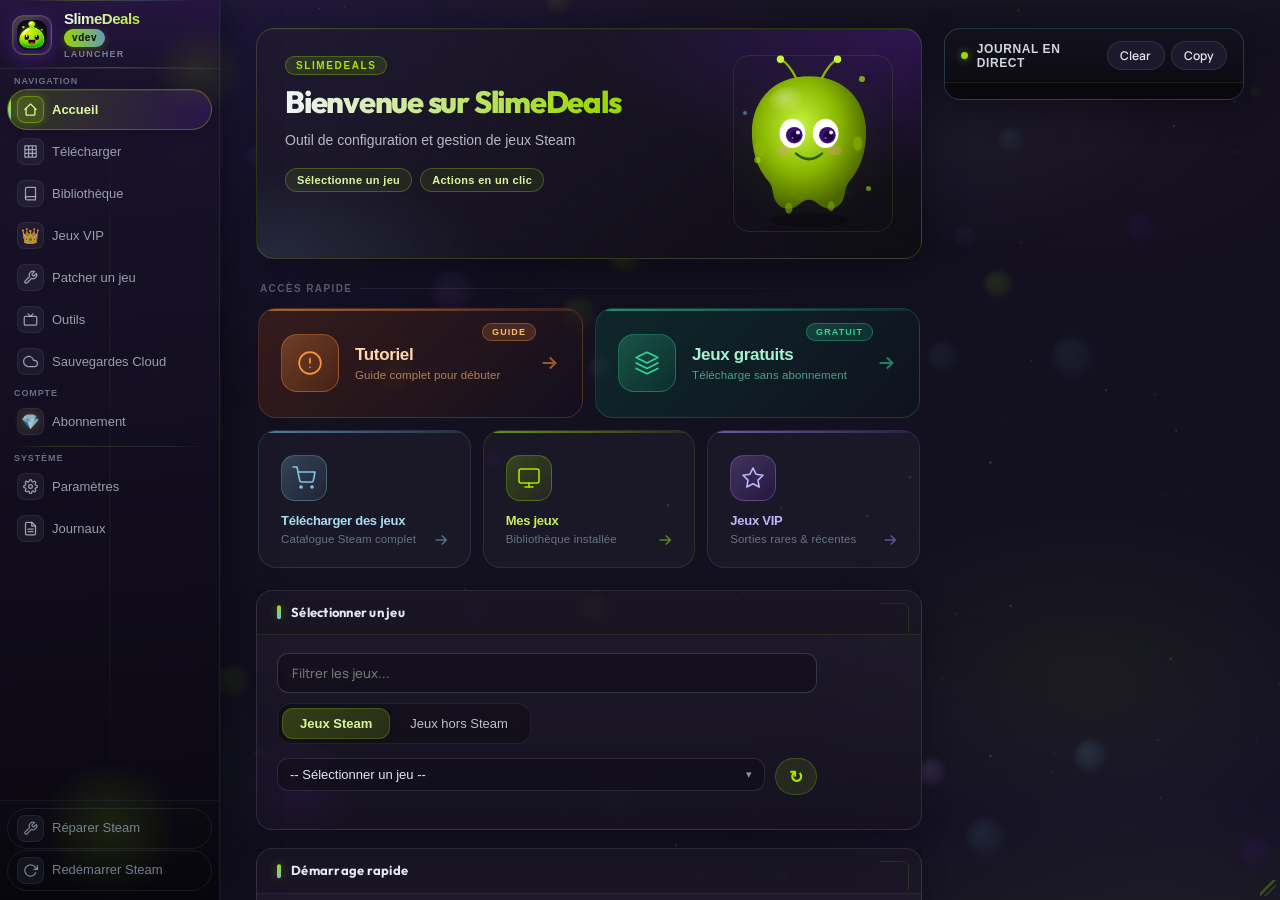
==== commit 9aaaac69: "feat: UI launcher, pepites, pagination et correctifs Refonte barre nav, pagination bibliotheque/VIP," ====
--- a/sff/webui/index.html
+++ b/sff/webui/index.html
@@ -43,6 +43,10 @@
                 <svg class="nav-icon" viewBox="0 0 24 24"><path d="M4 19.5A2.5 2.5 0 016.5 17H20"/><path d="M6.5 2H20v20H6.5A2.5 2.5 0 014 19.5v-15A2.5 2.5 0 016.5 2z"/></svg>
                 <span class="nav-label" data-i18n="Library">Bibliothèque</span>
             </button>
+            <button class="nav-item" data-page="gamefixes" data-tooltip="Jeux VIP — sorties rares et récentes (Triple Monstre)">
+                <span class="nav-icon nav-icon-emoji" aria-hidden="true">👑</span>
+                <span class="nav-label" data-i18n="Fixed Games">Jeux VIP</span>
+            </button>
             <button class="nav-item" data-page="fixgame" data-tooltip="Appliquer des émulateurs, supprimer le DRM, gérer les DLC">
                 <svg class="nav-icon" viewBox="0 0 24 24"><path d="M14.7 6.3a1 1 0 000 1.4l1.6 1.6a1 1 0 001.4 0l3.77-3.77a6 6 0 01-7.94 7.94l-6.91 6.91a2.12 2.12 0 01-3-3l6.91-6.91a6 6 0 017.94-7.94l-3.76 3.76z"/></svg>
                 <span class="nav-label" data-i18n="Fix Game">Patcher un jeu</span>
@@ -55,10 +59,6 @@
                 <svg class="nav-icon" viewBox="0 0 24 24"><path d="M18 10h-1.26A8 8 0 109 20h9a5 5 0 000-10z"/></svg>
                 <span class="nav-label" data-i18n="Cloud Saves">Sauvegardes Cloud</span>
             </button>
-            <button class="nav-item" data-page="gamefixes" data-tooltip="Sorties rares et récentes — téléchargement direct (Triple Monstre)">
-                <span class="nav-icon nav-icon-emoji" aria-hidden="true">💎</span>
-                <span class="nav-label" data-i18n="Fixed Games">Pépites</span>
-            </button>
             </div>
             <div class="sidebar-nav-group">
                 <p class="sidebar-nav-label">Compte</p>
@@ -81,6 +81,10 @@
             </div>
         </div>
         <div class="sidebar-bottom">
+            <button class="nav-item" id="btn-repair-steam-ui" data-tooltip="Réparer Steam bloqué sur « chargement des données du compte »">
+                <svg class="nav-icon" viewBox="0 0 24 24" fill="none" stroke="currentColor" stroke-width="2"><path d="M14.7 6.3a1 1 0 000 1.4l1.6 1.6a1 1 0 001.4 0l3.77-3.77a6 6 0 01-7.94 7.94l-6.91 6.91a2.12 2.12 0 01-3-3l6.91-6.91a6 6 0 017.94-7.94l-3.76 3.76z"/></svg>
+                <span class="nav-label">Réparer Steam</span>
+            </button>
             <button class="nav-item" id="btn-restart-steam" data-tooltip="Redémarrer le processus Steam">
                 <svg class="nav-icon" viewBox="0 0 24 24"><polyline points="23 4 23 10 17 10"/><path d="M20.49 15a9 9 0 11-2.12-9.36L23 10"/></svg>
                 <span class="nav-label" data-i18n="Restart Steam">Redémarrer Steam</span>
@@ -284,7 +288,7 @@
                         <svg class="hnsc-arrow" viewBox="0 0 24 24" fill="none" stroke="currentColor" stroke-width="2.2"><path d="M5 12h14M13 6l6 6-6 6"/></svg>
                     </button>
 
-                    <!-- Pépites -->
+                    <!-- Jeux VIP -->
                     <button class="hnsc-card hnsc-card--pepites" data-page="gamefixes">
                         <div class="hnsc-glow"></div>
                         <div class="hnsc-icon-wrap">
@@ -293,7 +297,7 @@
                             </svg>
                         </div>
                         <div class="hnsc-text">
-                            <span class="hnsc-title">Pépites</span>
+                            <span class="hnsc-title">Jeux VIP</span>
                             <span class="hnsc-sub">Sorties rares &amp; récentes</span>
                         </div>
                         <svg class="hnsc-arrow" viewBox="0 0 24 24" fill="none" stroke="currentColor" stroke-width="2.2"><path d="M5 12h14M13 6l6 6-6 6"/></svg>
@@ -699,6 +703,7 @@
                     </div>
                     <div class="library-panel-body library-panel-body--grid">
                         <div id="library-grid" class="game-grid library-game-grid"></div>
+                        <div id="library-pagination" class="grid-pagination hidden" aria-label="Pagination bibliothèque"></div>
                         <div id="library-empty" class="empty-state library-empty-state">
                             <span class="empty-icon" aria-hidden="true"><svg width="48" height="48" viewBox="0 0 24 24" fill="none" stroke="currentColor" stroke-width="1.5" stroke-linecap="round" stroke-linejoin="round"><path d="M4 19.5A2.5 2.5 0 016.5 17H20"/><path d="M6.5 2H20v20H6.5A2.5 2.5 0 014 19.5v-15A2.5 2.5 0 016.5 2z"/></svg></span>
                             <p>Aucun jeu trouvé. Télécharge des jeux depuis l’onglet <strong>Télécharger</strong>.</p>
@@ -1170,13 +1175,15 @@
             </div>
         </section>
 
-        <!-- Page: Jeux fixed -->
+        <!-- Page: Jeux VIP -->
         <section id="page-gamefixes" class="page page-gamefixes">
             <div class="page-header gamefixes-page-header">
-                <h1 data-i18n="Fixed Games Page Title">💎 Pépites</h1>
+                <h1 data-i18n="Fixed Games Page Title">👑 Jeux VIP</h1>
                 <p class="page-subtitle" data-i18n="Fixed Games Page Subtitle">Sorties rares et récentes — téléchargement direct en un clic depuis le launcher.</p>
             </div>
-            <div class="gamefixes-callout gamefixes-callout--top" data-i18n="Fixed Games Triple Badge">📌 Réservé au palier Triple Monstre</div>
+            <div class="gamefixes-callout gamefixes-callout--library">
+                📚 Les jeux installés depuis cette page apparaissent dans la <strong>Bibliothèque</strong> du launcher (menu latéral). Ils ne s’affichent pas dans le client Steam — lance-les depuis la Bibliothèque SlimeDeals.
+            </div>
             <p id="gamefixes-status" class="gamefixes-status hidden" role="status"></p>
             <div id="fixed-install-banner" class="fixed-install-banner hidden" role="status" aria-live="polite">
                 <div class="fixed-install-banner-inner">
@@ -1191,10 +1198,13 @@
                     <p class="fixed-install-banner-status" id="fixed-banner-status">—</p>
                 </div>
             </div>
+            <div class="gamefixes-toolbar">
+                <input type="search" id="gamefixes-search" class="gamefixes-search" placeholder="Rechercher un jeu VIP…" autocomplete="off" aria-label="Rechercher un jeu VIP">
+            </div>
             <div id="gamefixes-grid" class="gamefixes-grid" aria-live="polite">
                 <p class="gamefixes-loading">Chargement du catalogue…</p>
             </div>
-            <p class="gamefixes-foot">Les jeux volumineux peuvent prendre du temps. Choisis ton dossier d’installation — les fichiers sont placés dans <code>steamapps/common</code> ou le dossier que tu sélectionnes. 7-Zip ou WinRAR peut être nécessaire pour certaines archives.</p>
+            <div id="gamefixes-pagination" class="grid-pagination hidden" aria-label="Pagination Jeux VIP"></div>
         </section>
 
         <!-- Page: Abonnement -->
@@ -1256,6 +1266,25 @@
                         <li class="feat feat--no">Pas d'accès Catalogue Denuvo « avancé » (Pragmata, Black Myth: Wukong, Crimson Desert…)</li>
                     </ul>
                     <button class="subs-tier-cta subs-tier-cta--secondary" id="subscriptions-open-tarifs-std">Voir les tarifs</button>
+                </div>
+
+                <!-- Triple Monstre à vie -->
+                <div class="subs-tier-card subs-tier-card--triple subs-tier-card--lifetime">
+                    <div class="subs-tier-badge subs-tier-badge--lifetime">À vie</div>
+                    <div class="subs-tier-top">
+                        <span class="subs-tier-icon">♾</span>
+                        <div>
+                            <div class="subs-tier-name">Triple Monstre à vie</div>
+                            <div class="subs-tier-price">19,99 €<span> · une fois</span></div>
+                        </div>
+                    </div>
+                    <ul class="subs-tier-features">
+                        <li class="feat feat--ok">Tout le palier Triple Monstre — sans renouvellement</li>
+                        <li class="feat feat--ok">Accès illimité aux jeux Steam de ton choix</li>
+                        <li class="feat feat--ok">☁ Sauvegardes cloud · Online Fix · Jeux VIP</li>
+                        <li class="feat feat--ok">🎮 Bypass Rockstar · support prioritaire</li>
+                    </ul>
+                    <button class="subs-tier-cta subs-tier-cta--primary" id="subscriptions-open-lifetime">Obtenir à vie</button>
                 </div>
 
                 <!-- Triple Monstre -->
@@ -1871,6 +1900,31 @@
     </div>
 
     <!-- Library Delete Modal -->
+    <div id="steam-ui-repair-modal" class="modal hidden">
+        <div class="modal-overlay"></div>
+        <div class="modal-content modal-sd-md">
+            <div class="modal-header">
+                <h2>Réparer l'interface Steam</h2>
+                <button type="button" class="modal-close" id="steam-ui-repair-cancel">&times;</button>
+            </div>
+            <div class="modal-body">
+                <p>Utilise cette option si Steam reste bloqué sur <strong>« Chargement des données du compte »</strong>.</p>
+                <ul class="modal-choice-desc" style="margin:12px 0;padding-left:1.2em;line-height:1.55;">
+                    <li>Ferme Steam et <strong>steamwebhelper</strong> proprement</li>
+                    <li>Vide le <strong>cache interface</strong> (htmlcache)</li>
+                    <li>Réinitialise les fichiers UI du profil Steam (<code>localconfig</code> / <code>sharedconfig</code>) — une copie est sauvegardée</li>
+                    <li>Relance Steam en <strong>mode normal</strong> (pas via GreenLuma)</li>
+                </ul>
+                <p class="modal-choice-desc"><strong>Tes jeux installés ne sont pas supprimés.</strong></p>
+            </div>
+            <div class="modal-footer">
+                <button type="button" id="steam-ui-repair-confirm" class="btn btn-primary">Réparer et relancer Steam</button>
+                <button type="button" class="btn modal-cancel" id="steam-ui-repair-cancel-footer">Annuler</button>
+            </div>
+        </div>
+    </div>
+
+    <!-- Library Delete Modal -->
     <div id="library-delete-modal" class="modal modal-sd-danger hidden">
         <div class="modal-overlay"></div>
         <div class="modal-content modal-sd-md">
@@ -1879,20 +1933,14 @@
                 <button class="modal-close" id="library-delete-cancel">&times;</button>
             </div>
             <div class="modal-body">
-                <p>Comment veux-tu supprimer <strong id="library-delete-game-name"></strong> ?</p>
-                <div class="modal-choice-stack">
-                    <button type="button" id="library-delete-applist" class="btn btn-primary modal-choice-btn">
-                        <strong>Retirer de l'AppList uniquement</strong>
-                        <span class="modal-choice-desc">Supprime le jeu de l'AppList GreenLuma et tous les profils. Les fichiers restent sur le disque.</span>
-                    </button>
-                    <button type="button" id="library-delete-full" class="btn btn-danger modal-choice-btn">
-                        <strong>Supprimer complètement</strong>
-                        <span class="modal-choice-desc">Ferme Steam, retire de l'AppList, supprime les fichiers du jeu, puis relance Steam. Irréversible.</span>
-                    </button>
-                </div>
+                <p>Es-tu sûr de vouloir supprimer <strong id="library-delete-game-name"></strong> ?</p>
+                <p class="modal-choice-desc" id="library-delete-desc">
+                    Steam sera fermé, le jeu sera retiré de ta bibliothèque Steam et supprimé du disque. Cette action est irréversible.
+                </p>
             </div>
             <div class="modal-footer">
-                <button class="btn modal-cancel" id="library-delete-cancel-footer">Annuler</button>
+                <button type="button" id="library-delete-confirm" class="btn btn-danger">Oui, supprimer</button>
+                <button type="button" class="btn modal-cancel" id="library-delete-cancel-footer">Annuler</button>
             </div>
         </div>
     </div>
@@ -2060,7 +2108,7 @@
     </div>
 
     <!-- Plan FREE : ONLINE FIX (bibliothèque) — abonnement + Discord #avis -->
-    <!-- Pépites — upsell plan non Triple Monstre -->
+    <!-- Jeux VIP — upsell plan non Triple Monstre -->
     <div id="gamefixes-upsell-modal" class="modal modal-bprg-premium hidden" aria-labelledby="gamefixes-upsell-title">
         <div class="modal-overlay"></div>
         <div class="modal-content">
@@ -2068,14 +2116,14 @@
                 <div class="bprg-upsell-heading">
                     <span class="bprg-upsell-badge" aria-hidden="true">💎</span>
                     <div>
-                        <p class="bprg-upsell-kicker">Pépites</p>
+                        <p class="bprg-upsell-kicker">Jeux VIP</p>
                         <h2 id="gamefixes-upsell-title">Triple Monstre requis</h2>
                     </div>
                 </div>
                 <button class="modal-close" type="button" data-tooltip="Fermer">&times;</button>
             </div>
             <div class="modal-body bprg-upsell-body">
-                <p class="bprg-upsell-lead">Les <strong>Pépites</strong> — jeux rares et récentes sorties — sont réservées au plan <strong>Triple Monstre</strong>.</p>
+                <p class="bprg-upsell-lead">Les <strong>Jeux VIP</strong> — sorties rares et récentes — sont réservés au plan <strong>Triple Monstre</strong>.</p>
                 <p class="bprg-upsell-sub">Passe à Triple Monstre pour accéder à ces titres en téléchargement direct depuis le launcher. Tu peux aussi obtenir un accès <strong>gratuitement</strong> via la communauté Discord.</p>
             </div>
             <div class="modal-footer bprg-upsell-footer">
@@ -2166,6 +2214,25 @@
             <div class="modal-footer fixed-install-footer">
                 <button type="button" class="btn modal-cancel">Annuler</button>
                 <button type="button" class="btn btn-primary" id="fixed-install-confirm" disabled>Lancer le téléchargement</button>
+            </div>
+        </div>
+    </div>
+
+    <!-- Jeux fixed — installation terminée -->
+    <div id="fixed-game-success-modal" class="modal modal-sd-update hidden" aria-labelledby="fixed-game-success-title">
+        <div class="modal-overlay"></div>
+        <div class="modal-content modal-sd-sm">
+            <div class="modal-header fixed-success-header">
+                <h2 id="fixed-game-success-title">Installation terminée</h2>
+                <button class="modal-close" type="button" id="fixed-game-success-close-x" aria-label="Fermer">&times;</button>
+            </div>
+            <div class="modal-body">
+                <p class="fixed-success-lead"><strong id="fixed-game-success-name">—</strong> est installé.</p>
+                <p class="fixed-success-hint">Retrouve-le dans la <strong>Bibliothèque</strong> du launcher (menu latéral) pour le lancer.</p>
+            </div>
+            <div class="modal-footer">
+                <button type="button" class="btn btn-ghost" id="fixed-game-success-dismiss">Fermer</button>
+                <button type="button" class="btn btn-primary" id="fixed-game-success-library">Voir dans la bibliothèque</button>
             </div>
         </div>
     </div>
--- a/sff/webui/css/pages-slime.css
+++ b/sff/webui/css/pages-slime.css
@@ -825,6 +825,49 @@
     margin-bottom: 16px;
 }
 
+.page-gamefixes .gamefixes-callout--library {
+    margin-bottom: 16px;
+    background: rgba(52, 152, 219, 0.12);
+    border-color: rgba(52, 152, 219, 0.35);
+    color: var(--text-primary, #e8e8e8);
+    line-height: 1.45;
+}
+
+.fixed-game-installed-badge {
+    margin: 0 0 10px;
+    padding: 5px 10px;
+    border-radius: 6px;
+    font-size: 0.82rem;
+    font-weight: 600;
+    color: #7dcea0;
+    background: rgba(39, 174, 96, 0.15);
+    border: 1px solid rgba(39, 174, 96, 0.35);
+    display: inline-block;
+}
+
+.fixed-game-download-btn--installed {
+    border-color: rgba(52, 152, 219, 0.45);
+}
+
+.fixed-game-download-btn--installed:hover {
+    filter: brightness(1.08);
+}
+
+.fixed-success-lead {
+    margin: 0 0 12px;
+    font-size: 1.05rem;
+}
+
+.fixed-success-hint {
+    margin: 0;
+    opacity: 0.88;
+    line-height: 1.5;
+}
+
+.fixed-success-header h2 {
+    color: #7dcea0;
+}
+
 .page-gamefixes .gamefixes-status {
     margin-bottom: 14px;
     padding: 10px 14px;
@@ -839,6 +882,51 @@
     background: rgba(239, 68, 68, 0.12);
     border-color: rgba(248, 113, 113, 0.35);
     color: #fecaca;
+}
+
+.gamefixes-toolbar {
+    margin-bottom: 16px;
+    max-width: 420px;
+}
+
+.gamefixes-search {
+    width: 100%;
+    padding: 10px 14px;
+    border-radius: 10px;
+    border: 1px solid rgba(255, 255, 255, 0.12);
+    background: rgba(0, 0, 0, 0.25);
+    color: inherit;
+    font-size: 14px;
+}
+
+.gamefixes-search:focus {
+    outline: none;
+    border-color: rgba(165, 233, 1, 0.45);
+    box-shadow: 0 0 0 2px rgba(165, 233, 1, 0.12);
+}
+
+.grid-pagination {
+    margin: 8px 0 20px;
+}
+
+.grid-pagination-inner {
+    display: flex;
+    flex-wrap: wrap;
+    align-items: center;
+    justify-content: center;
+    gap: 12px 16px;
+}
+
+.grid-pagination-info {
+    font-size: 13px;
+    opacity: 0.85;
+    min-width: 140px;
+    text-align: center;
+}
+
+.grid-pagination-btn:disabled {
+    opacity: 0.4;
+    cursor: not-allowed;
 }
 
 .gamefixes-grid {
--- a/sff/webui/css/design-pro.css
+++ b/sff/webui/css/design-pro.css
@@ -2558,6 +2558,84 @@
     backdrop-filter: blur(4px);
 }
 
+.lib-locked-badge {
+    position: absolute;
+    top: 8px;
+    right: 8px;
+    background: rgba(239, 68, 68, 0.15);
+    border: 1px solid rgba(248, 113, 113, 0.45);
+    color: #fca5a5;
+    font-size: 10px;
+    font-weight: 700;
+    letter-spacing: 0.03em;
+    padding: 3px 8px;
+    border-radius: 99px;
+    pointer-events: none;
+    z-index: 2;
+    backdrop-filter: blur(4px);
+}
+
+.lib-ghost-badge {
+    position: absolute;
+    top: 8px;
+    right: 8px;
+    background: rgba(251, 191, 36, 0.14);
+    border: 1px solid rgba(251, 191, 36, 0.45);
+    color: #fcd34d;
+    font-size: 10px;
+    font-weight: 700;
+    letter-spacing: 0.03em;
+    padding: 3px 8px;
+    border-radius: 99px;
+    pointer-events: none;
+    z-index: 2;
+    backdrop-filter: blur(4px);
+}
+
+.game-card--locked {
+    opacity: 0.72;
+    filter: grayscale(0.35);
+}
+
+.game-card--ghost {
+    opacity: 0.88;
+}
+
+.game-card--ghost .game-card-img-wrap {
+    filter: grayscale(0.25) brightness(0.92);
+}
+
+.lib-ghost-msg {
+    font-size: 11px;
+    line-height: 1.35;
+    color: #fcd34d;
+    margin: 0 0 8px;
+    padding: 0 2px;
+}
+
+.lib-btn--ghost {
+    opacity: 0.6;
+    cursor: not-allowed;
+}
+
+.game-card--locked .game-card-img-wrap {
+    position: relative;
+}
+
+.lib-locked-msg {
+    font-size: 11px;
+    line-height: 1.35;
+    color: #fca5a5;
+    margin: 0 0 8px;
+    padding: 0 2px;
+}
+
+.lib-btn--locked,
+.lib-btn--locked:disabled {
+    opacity: 0.55;
+    cursor: not-allowed;
+}
+
 /* Bouton lancer Pépites — plus accentué */
 .lib-btn--launch-pepites {
     background: linear-gradient(135deg, #4b7200, #a5e901 80%) !important;
@@ -2938,7 +3016,7 @@
 /* Grille des paliers */
 .subs-tiers {
     display: grid;
-    grid-template-columns: repeat(3, 1fr);
+    grid-template-columns: repeat(2, 1fr);
     gap: 18px;
     padding: 28px 36px;
 }
@@ -3047,6 +3125,27 @@
     -webkit-background-clip: text;
     background-clip: text;
     -webkit-text-fill-color: transparent;
+}
+
+.subs-tier-card--lifetime {
+    border-color: rgba(165, 233, 1, 0.42);
+    background: linear-gradient(150deg, rgba(165, 233, 1, 0.12), rgba(97, 31, 176, 0.18));
+    box-shadow: 0 8px 36px rgba(0, 0, 0, 0.35), 0 0 24px rgba(165, 233, 1, 0.08);
+}
+
+.subs-tier-card--lifetime::before {
+    background: linear-gradient(90deg, #a5e901, #7ec8e3, #c084fc);
+}
+
+.subs-tier-badge--lifetime {
+    background: linear-gradient(90deg, #a5e901, #7ec8e3);
+    color: #0f1a00;
+}
+
+.subs-tier-card--lifetime .subs-tier-price {
+    color: #d9f99d;
+    -webkit-text-fill-color: #d9f99d;
+    background: none;
 }
 
 /* Features list */
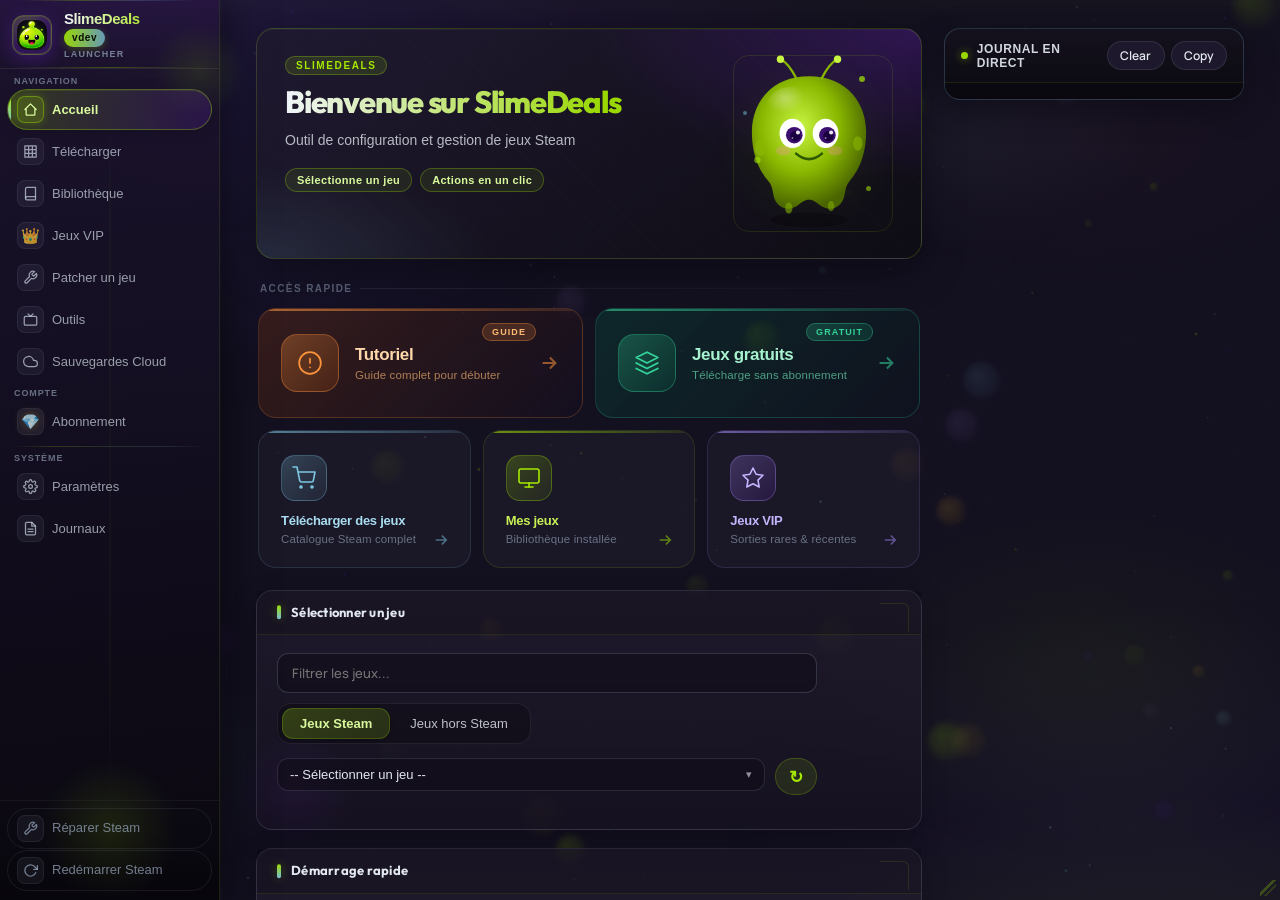
==== commit 93737de0: "feat(launcher): Jeux VIP disponibles pour Triple Monstre Met a jour les cartes abonnement et les tex" ====
--- a/sff/webui/index.html
+++ b/sff/webui/index.html
@@ -1243,7 +1243,7 @@
                         <li class="feat feat--no">Pas de sauvegardes cloud</li>
                         <li class="feat feat--no">Pas d'accès multijoueur avancé dans le logiciel</li>
                         <li class="feat feat--no">Autres outils premium</li>
-                        <li class="feat feat--no">Pas d'accès aux jeux lourdement protégés Denuvo (ex. titres AAA récents)</li>
+                        <li class="feat feat--no">Pas d'accès Jeux VIP (titres Denuvo exigeants)</li>
                     </ul>
                     <button class="subs-tier-cta subs-tier-cta--secondary" id="subscriptions-open-discord">Rejoindre Discord</button>
                 </div>
@@ -1263,7 +1263,7 @@
                         <li class="feat feat--no">Pas de sauvegardes cloud</li>
                         <li class="feat feat--no">Pas d'accès multijoueur avancé</li>
                         <li class="feat feat--no">Pas de bypass Rockstar (GTA V, RDR 2)</li>
-                        <li class="feat feat--no">Pas d'accès Catalogue Denuvo « avancé » (Pragmata, Black Myth: Wukong, Crimson Desert…)</li>
+                        <li class="feat feat--no">Pas d'accès Jeux VIP (ex. Pragmata, Black Myth: Wukong, Crimson Desert…)</li>
                     </ul>
                     <button class="subs-tier-cta subs-tier-cta--secondary" id="subscriptions-open-tarifs-std">Voir les tarifs</button>
                 </div>
@@ -1281,7 +1281,8 @@
                     <ul class="subs-tier-features">
                         <li class="feat feat--ok">Tout le palier Triple Monstre — sans renouvellement</li>
                         <li class="feat feat--ok">Accès illimité aux jeux Steam de ton choix</li>
-                        <li class="feat feat--ok">☁ Sauvegardes cloud · Online Fix · Jeux VIP</li>
+                        <li class="feat feat--ok">☁ Sauvegardes cloud · Online Fix</li>
+                        <li class="feat feat--ok">👑 Jeux VIP — titres Denuvo exigeants (Pragmata, Black Myth: Wukong, Crimson Desert…)</li>
                         <li class="feat feat--ok">🎮 Bypass Rockstar · support prioritaire</li>
                     </ul>
                     <button class="subs-tier-cta subs-tier-cta--primary" id="subscriptions-open-lifetime">Obtenir à vie</button>
@@ -1302,7 +1303,7 @@
                         <li class="feat feat--ok">☁ Sauvegardes cloud (Google Drive / sync)</li>
                         <li class="feat feat--ok">👥 Accès multijoueur avancé (jeux compatibles)</li>
                         <li class="feat feat--ok">🎮 Bypass Rockstar · GTA V &amp; RDR 2</li>
-                        <li class="feat feat--ok">🛡 Prise en charge élargie des jeux Denuvo (ex. Pragmata, Black Myth: Wukong, Crimson Desert…)</li>
+                        <li class="feat feat--ok">👑 Jeux VIP — titres Denuvo exigeants (ex. Pragmata, Black Myth: Wukong, Crimson Desert…)</li>
                         <li class="feat feat--ok">🎧 Support prioritaire · avantages communauté</li>
                     </ul>
                     <button class="subs-tier-cta subs-tier-cta--primary" id="subscriptions-open-tarifs">Obtenir Triple Monstre</button>
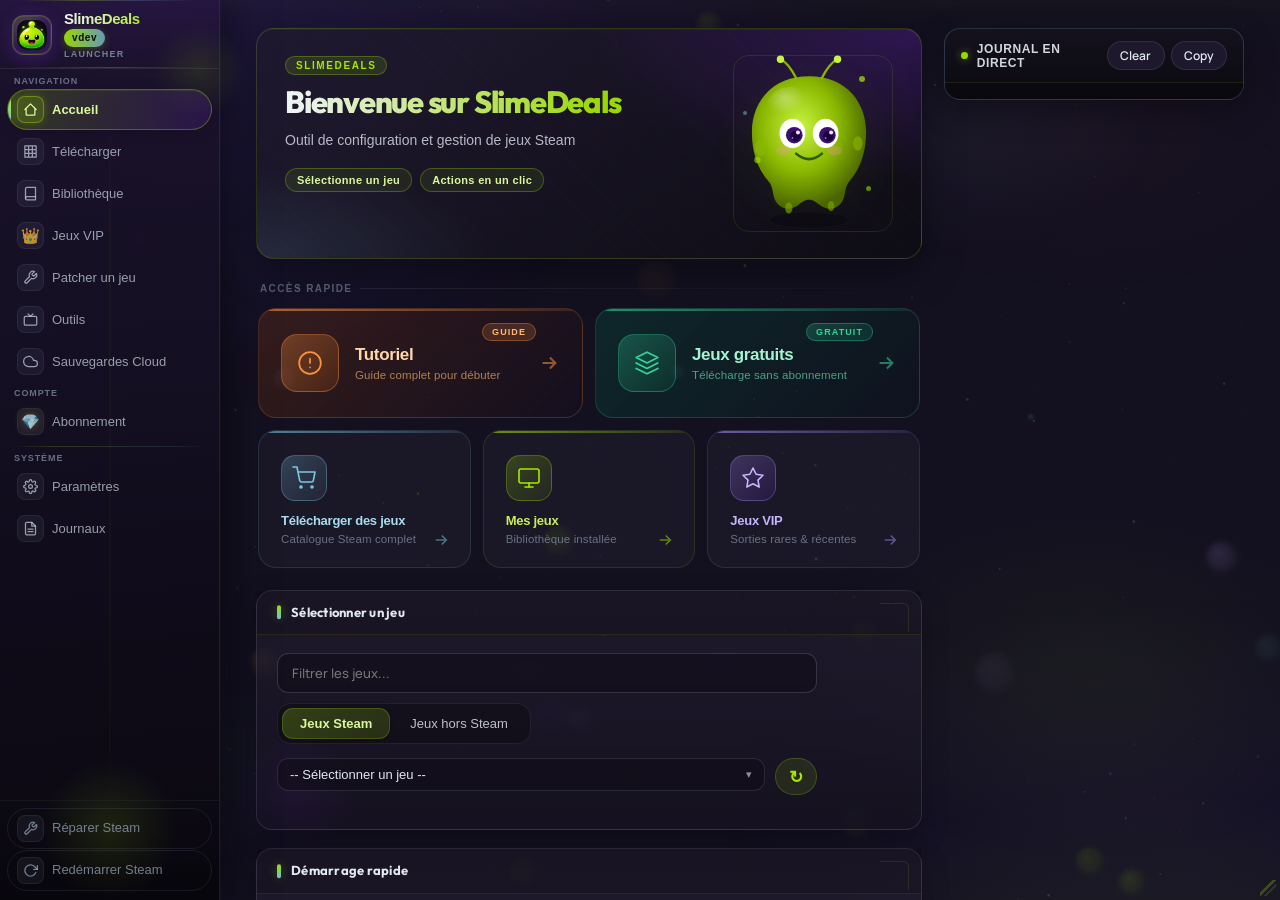
==== commit fee6742c: "feat(launcher): blocage Denuvo onglet Telecharger et perf UI Interdit le telechargement classique po" ====
--- a/sff/webui/index.html
+++ b/sff/webui/index.html
@@ -1638,6 +1638,25 @@
     </div>
     </div>
 
+    <div id="denuvo-blocked-modal" class="modal modal-bprg-premium modal-sd-upsell hidden">
+    <div class="modal-overlay"></div>
+    <div class="modal-content">
+    <div class="modal-header">
+    <h2>Jeu protégé Denuvo</h2>
+    <button class="modal-close" type="button" data-tooltip="Fermer">&times;</button>
+    </div>
+    <div class="modal-body">
+    <p><strong id="denuvo-blocked-game-name">Ce jeu</strong> n'est pas disponible au téléchargement ici car il est protégé par <strong>Denuvo</strong>.</p>
+    <p>Il peut être disponible dans <strong>Jeux VIP</strong> (Triple Monstre), ou sera ajouté prochainement — tu peux faire une demande sur <strong>Discord</strong>.</p>
+    </div>
+    <div class="modal-footer">
+    <button type="button" class="btn modal-cancel">Fermer</button>
+    <button type="button" class="btn btn-primary" id="denuvo-blocked-open-vip">Voir Jeux VIP</button>
+    <button type="button" class="btn" id="denuvo-blocked-open-discord">Discord</button>
+    </div>
+    </div>
+    </div>
+
     <div id="free-catalog-steam-wait-modal" class="modal modal-sd-wait hidden">
     <div class="modal-overlay"></div>
     <div class="modal-content">
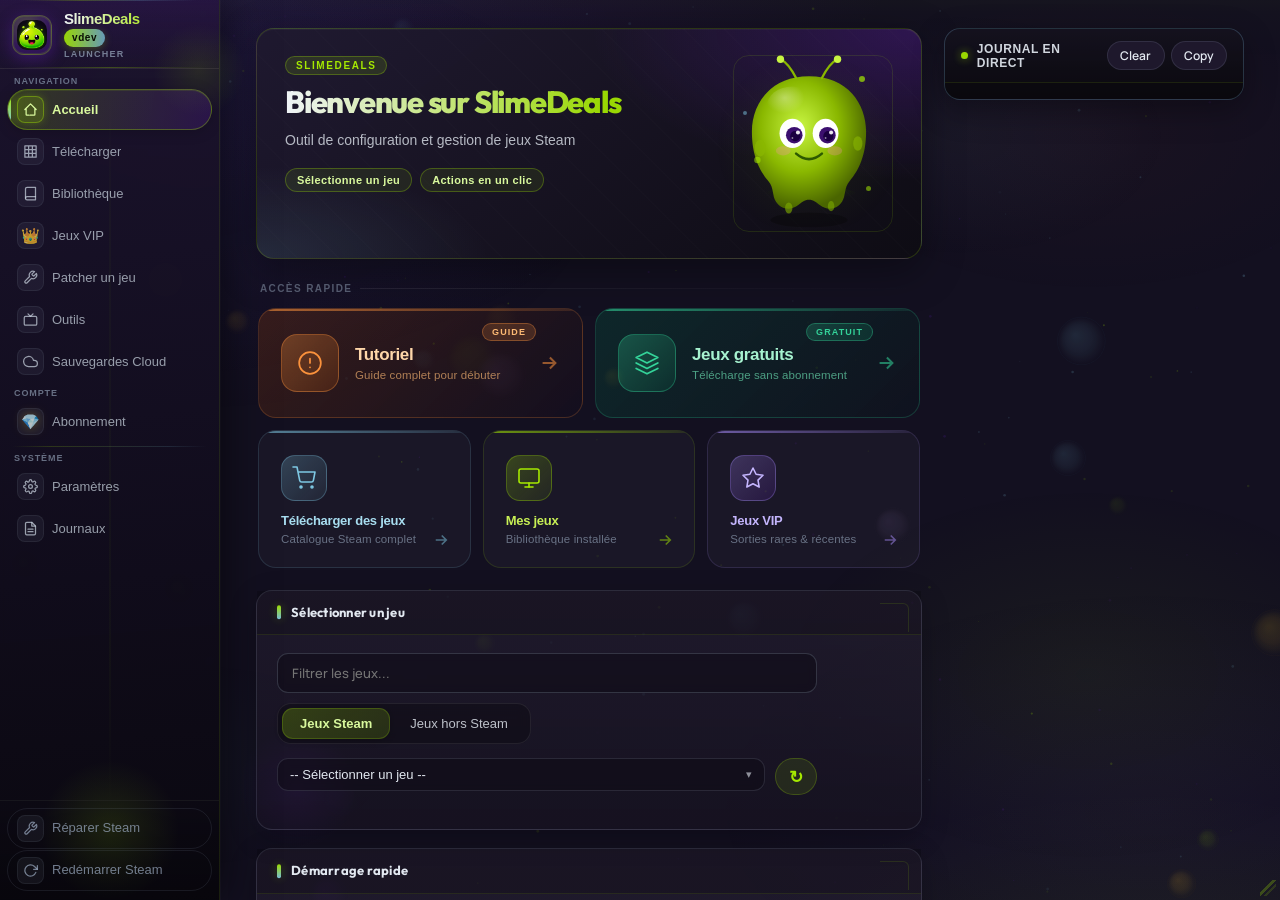
==== commit 0d2ddd3c: "release: SlimeDeals 1.1.2 — MAJ obligatoire, avertissement Windows Defender Co-authored-by: Cursor <" ====
--- a/sff/webui/index.html
+++ b/sff/webui/index.html
@@ -2281,26 +2281,28 @@
         </div>
     </div>
 
-    <!-- Mise à jour du launcher -->
-    <div id="launcher-update-modal" class="modal modal-sd-update hidden" aria-labelledby="launcher-update-title">
-        <div class="modal-overlay"></div>
+    <!-- Mise à jour obligatoire du launcher (non fermable) -->
+    <div id="launcher-update-modal" class="modal modal-sd-update launcher-update-mandatory hidden" aria-labelledby="launcher-update-title" role="alertdialog" aria-modal="true">
+        <div class="modal-overlay" data-no-close="1"></div>
         <div class="modal-content modal-sd-sm">
             <div class="modal-header">
-                <h2 id="launcher-update-title">Mise à jour disponible</h2>
-                <button class="modal-close" type="button" data-tooltip="Fermer">&times;</button>
+                <h2 id="launcher-update-title">Mise à jour obligatoire</h2>
             </div>
             <div class="modal-body launcher-update-body">
-                <p class="launcher-update-lead">Nouvelle mise à jour du launcher détectée.</p>
+                <p class="launcher-update-lead">Une nouvelle version du launcher est disponible. Tu dois la télécharger pour continuer à utiliser SlimeDeals.</p>
                 <p class="launcher-update-versions">
                     Ta version : <strong id="launcher-update-current"></strong>
                     &middot; Dernière : <strong id="launcher-update-remote"></strong>
                 </p>
+                <p class="launcher-update-defender" role="note">
+                    <strong>Important — avant l’installation :</strong> désactive <strong>Windows Defender</strong> (protection en temps réel).
+                    Le launcher installe des jeux et applique le correctif Steam pour les titres encore marqués «&nbsp;Acheter&nbsp;» dans ta bibliothèque — Defender peut bloquer ou supprimer ces fichiers (faux positifs). Réactive-le après l’installation si tu veux, en ajoutant une exclusion pour le dossier SlimeDeals.
+                </p>
                 <p class="launcher-update-hint">
-                    Télécharge la nouvelle version sur le site officiel SlimeDeals. Aucune installation automatique depuis l'application.
+                    Télécharge et installe la nouvelle version depuis le site officiel. Aucune mise à jour automatique depuis l'application.
                 </p>
             </div>
             <div class="modal-footer launcher-update-footer">
-                <button type="button" class="btn modal-cancel">Plus tard</button>
                 <button type="button" class="btn btn-primary" id="launcher-update-download-btn">
                     Télécharger sur slimedeals.fr
                 </button>
--- a/sff/webui/css/pages-slime.css
+++ b/sff/webui/css/pages-slime.css
@@ -936,11 +936,37 @@
     margin-bottom: 20px;
 }
 
+.gamefixes-loading-wrap {
+    grid-column: 1 / -1;
+    display: flex;
+    flex-direction: column;
+    align-items: center;
+    justify-content: center;
+    gap: 16px;
+    padding: 48px 24px;
+    min-height: 200px;
+}
+
+.gamefixes-loading-spinner {
+    width: 40px;
+    height: 40px;
+    border: 3px solid rgba(165, 233, 1, 0.2);
+    border-top-color: rgba(165, 233, 1, 0.9);
+    border-radius: 50%;
+    animation: gamefixes-spin 0.85s linear infinite;
+}
+
+@keyframes gamefixes-spin {
+    to { transform: rotate(360deg); }
+}
+
 .gamefixes-loading,
 .gamefixes-empty {
     grid-column: 1 / -1;
-    opacity: 0.75;
+    opacity: 0.85;
     font-size: 14px;
+    text-align: center;
+    margin: 0;
 }
 
 .fixed-game-card {
@@ -955,9 +981,20 @@
 
 .fixed-game-card-cover {
     height: 140px;
+    min-height: 140px;
     background-size: cover;
     background-position: center;
     background-color: rgba(0, 0, 0, 0.35);
+    position: relative;
+    overflow: hidden;
+}
+
+.fixed-game-card-img {
+    display: block;
+    width: 100%;
+    height: 140px;
+    object-fit: cover;
+    object-position: center top;
 }
 
 .fixed-game-card-cover--placeholder {
--- a/sff/webui/css/modals-slime.css
+++ b/sff/webui/css/modals-slime.css
@@ -501,6 +501,22 @@
     color: #a5e901;
 }
 
+.launcher-update-defender {
+    font-size: 12px;
+    line-height: 1.55;
+    text-align: left;
+    padding: 12px 14px;
+    border-radius: 12px;
+    background: rgba(251, 146, 60, 0.12);
+    border: 1px solid rgba(251, 146, 60, 0.35);
+    color: rgba(254, 243, 199, 0.95);
+    margin: 0 0 12px;
+}
+
+.launcher-update-defender strong {
+    color: #fdba74;
+}
+
 .launcher-update-hint {
     font-size: 13px;
     line-height: 1.55;
@@ -521,6 +537,23 @@
     flex: 1 1 auto;
     min-width: 200px;
     box-shadow: 0 6px 22px rgba(165, 233, 1, 0.22);
+}
+
+body.sd-launcher-update-blocked #app-shell,
+body.sd-launcher-update-blocked .sidebar,
+body.sd-launcher-update-blocked .main-content,
+body.sd-launcher-update-blocked .auth-card,
+body.sd-launcher-update-blocked #auth-card {
+    pointer-events: none;
+    user-select: none;
+}
+
+#launcher-update-modal.launcher-update-mandatory {
+    z-index: 20000;
+}
+
+#launcher-update-modal.launcher-update-mandatory .modal-overlay {
+    background: rgba(4, 6, 12, 0.92);
 }
 
 /* Multiplayer result header dynamique */
